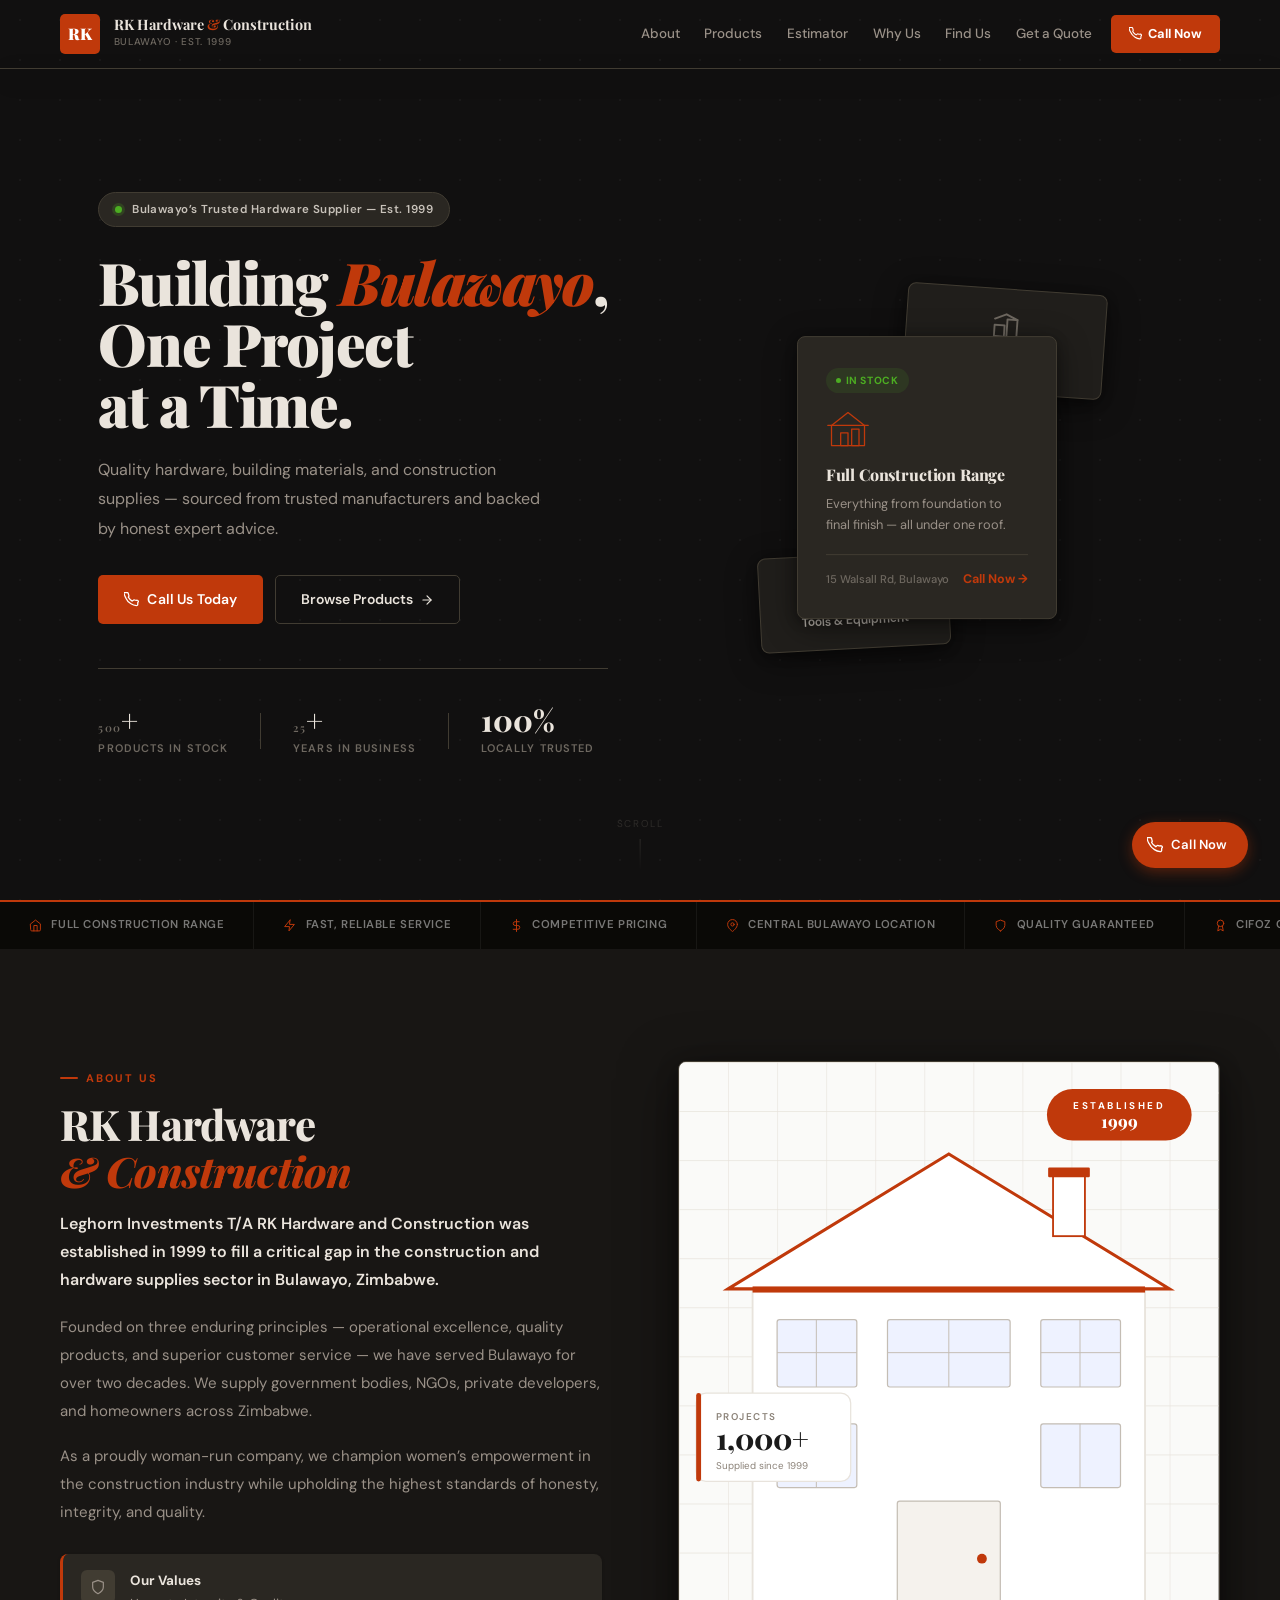
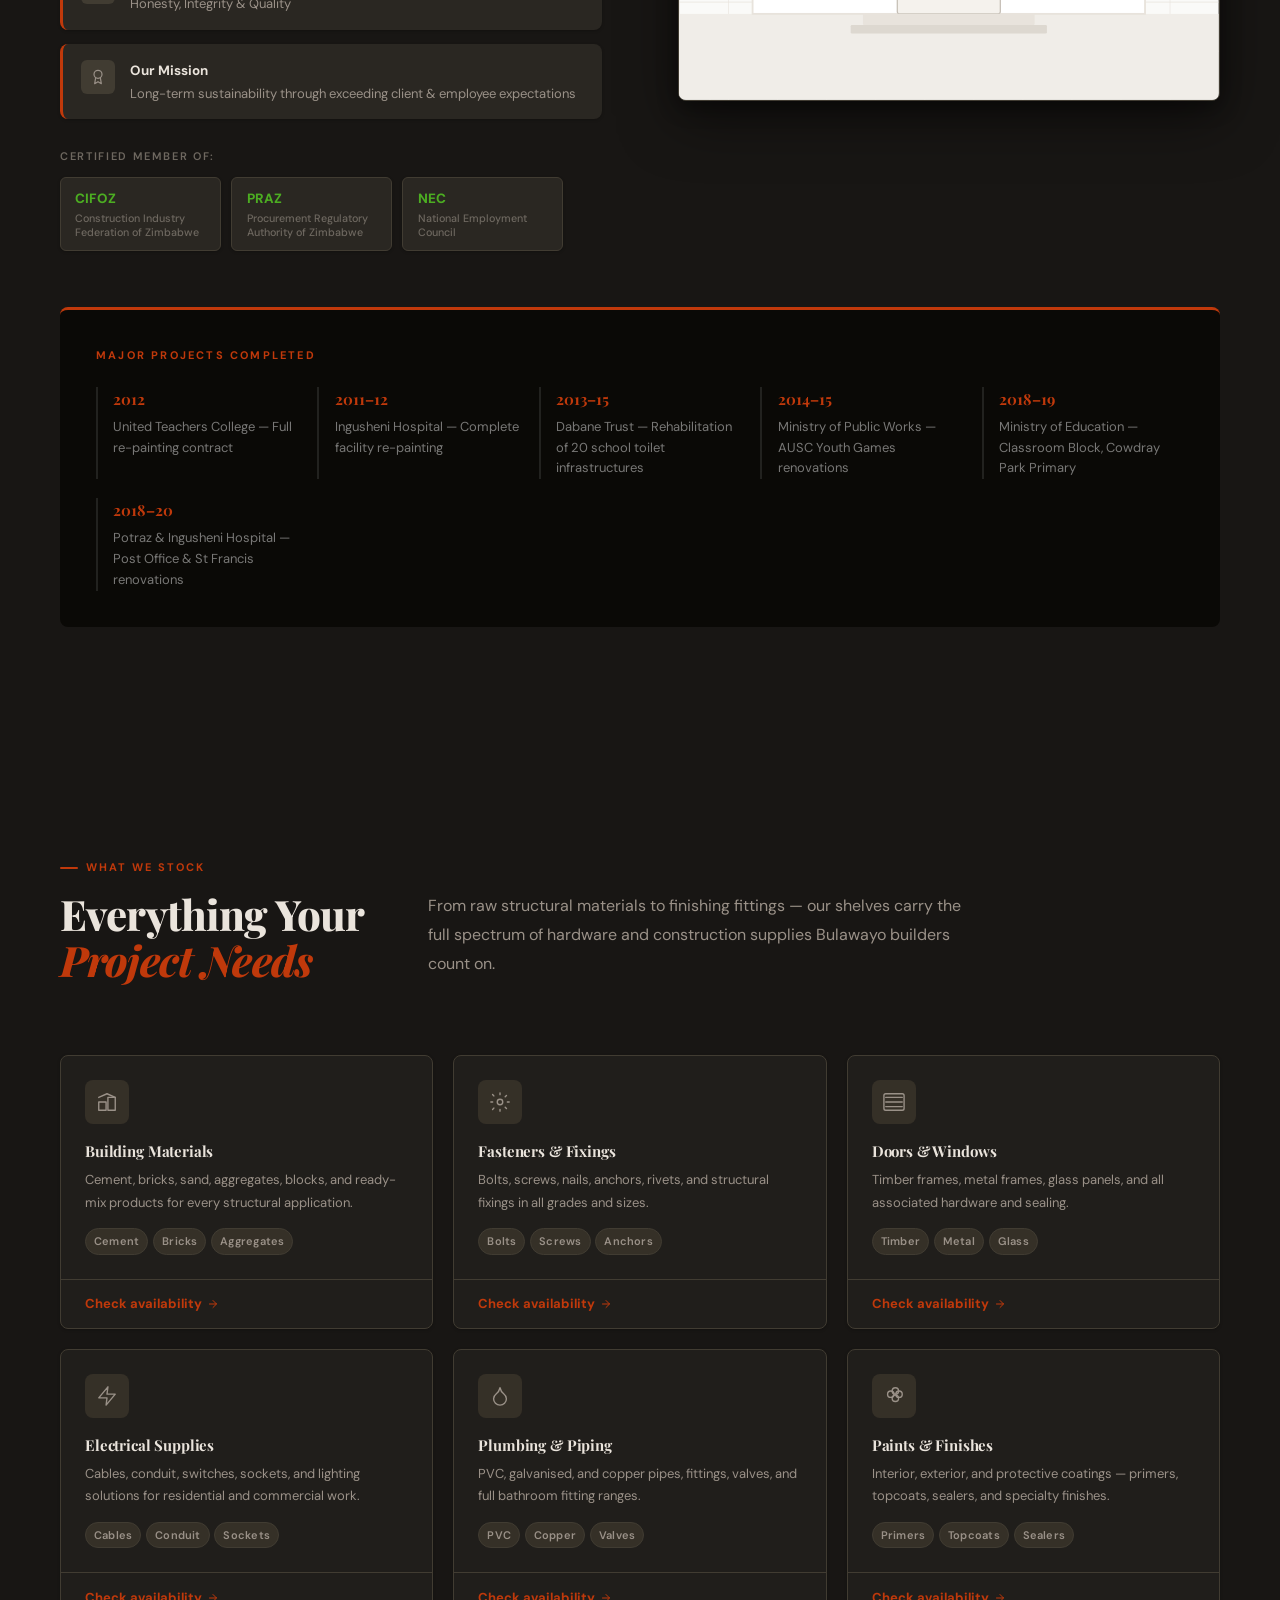
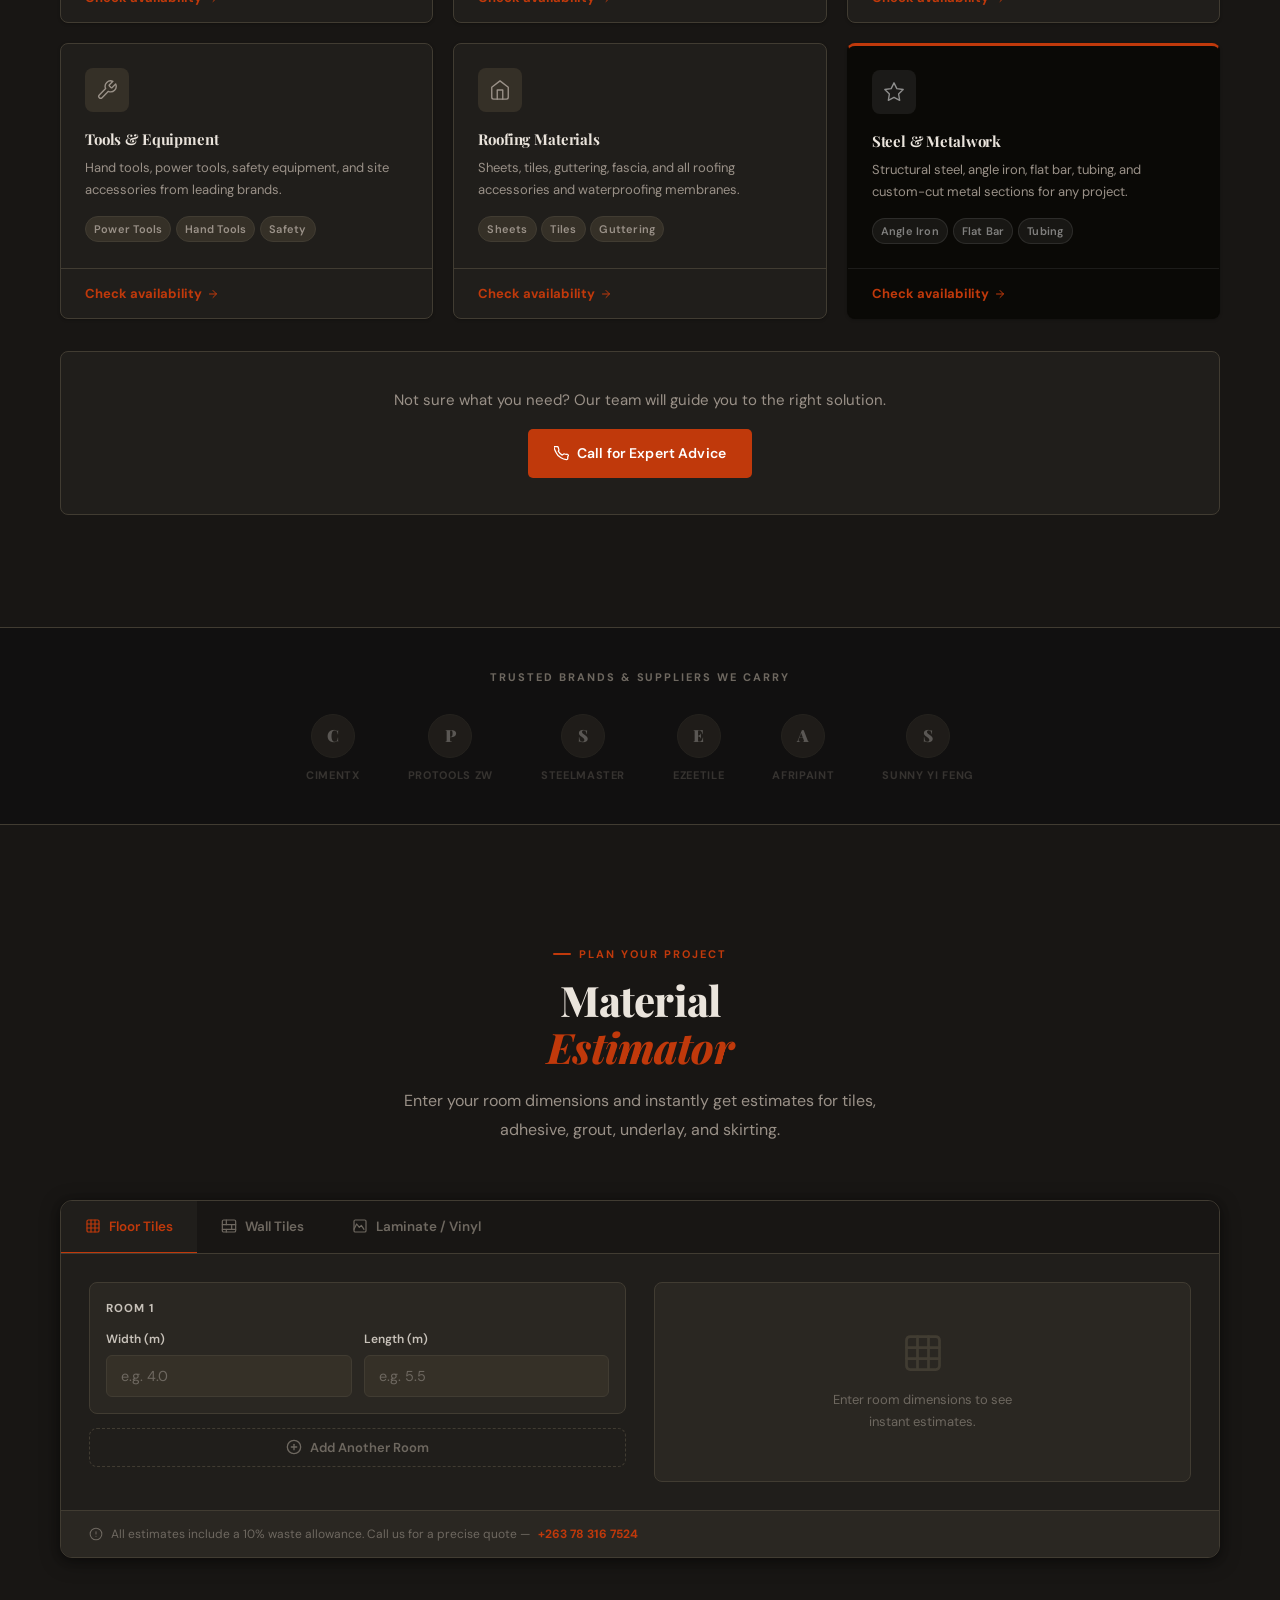
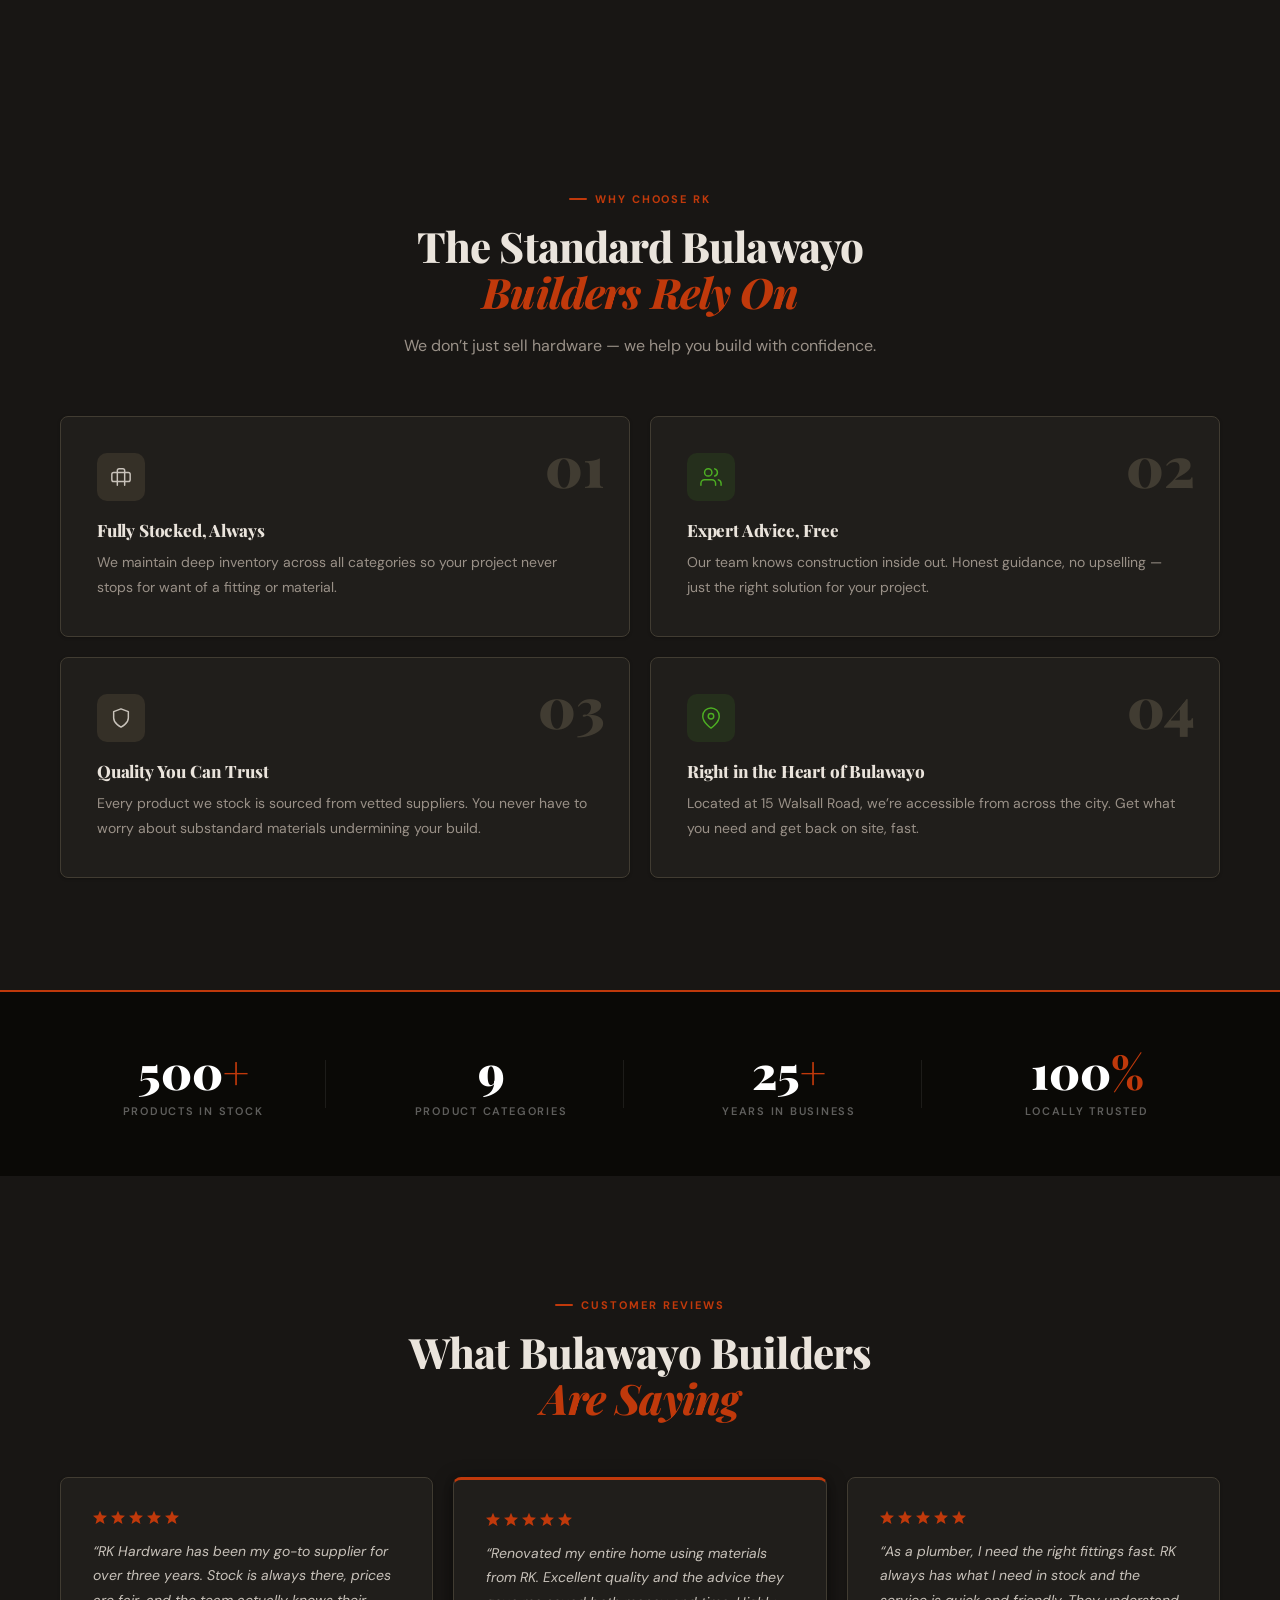
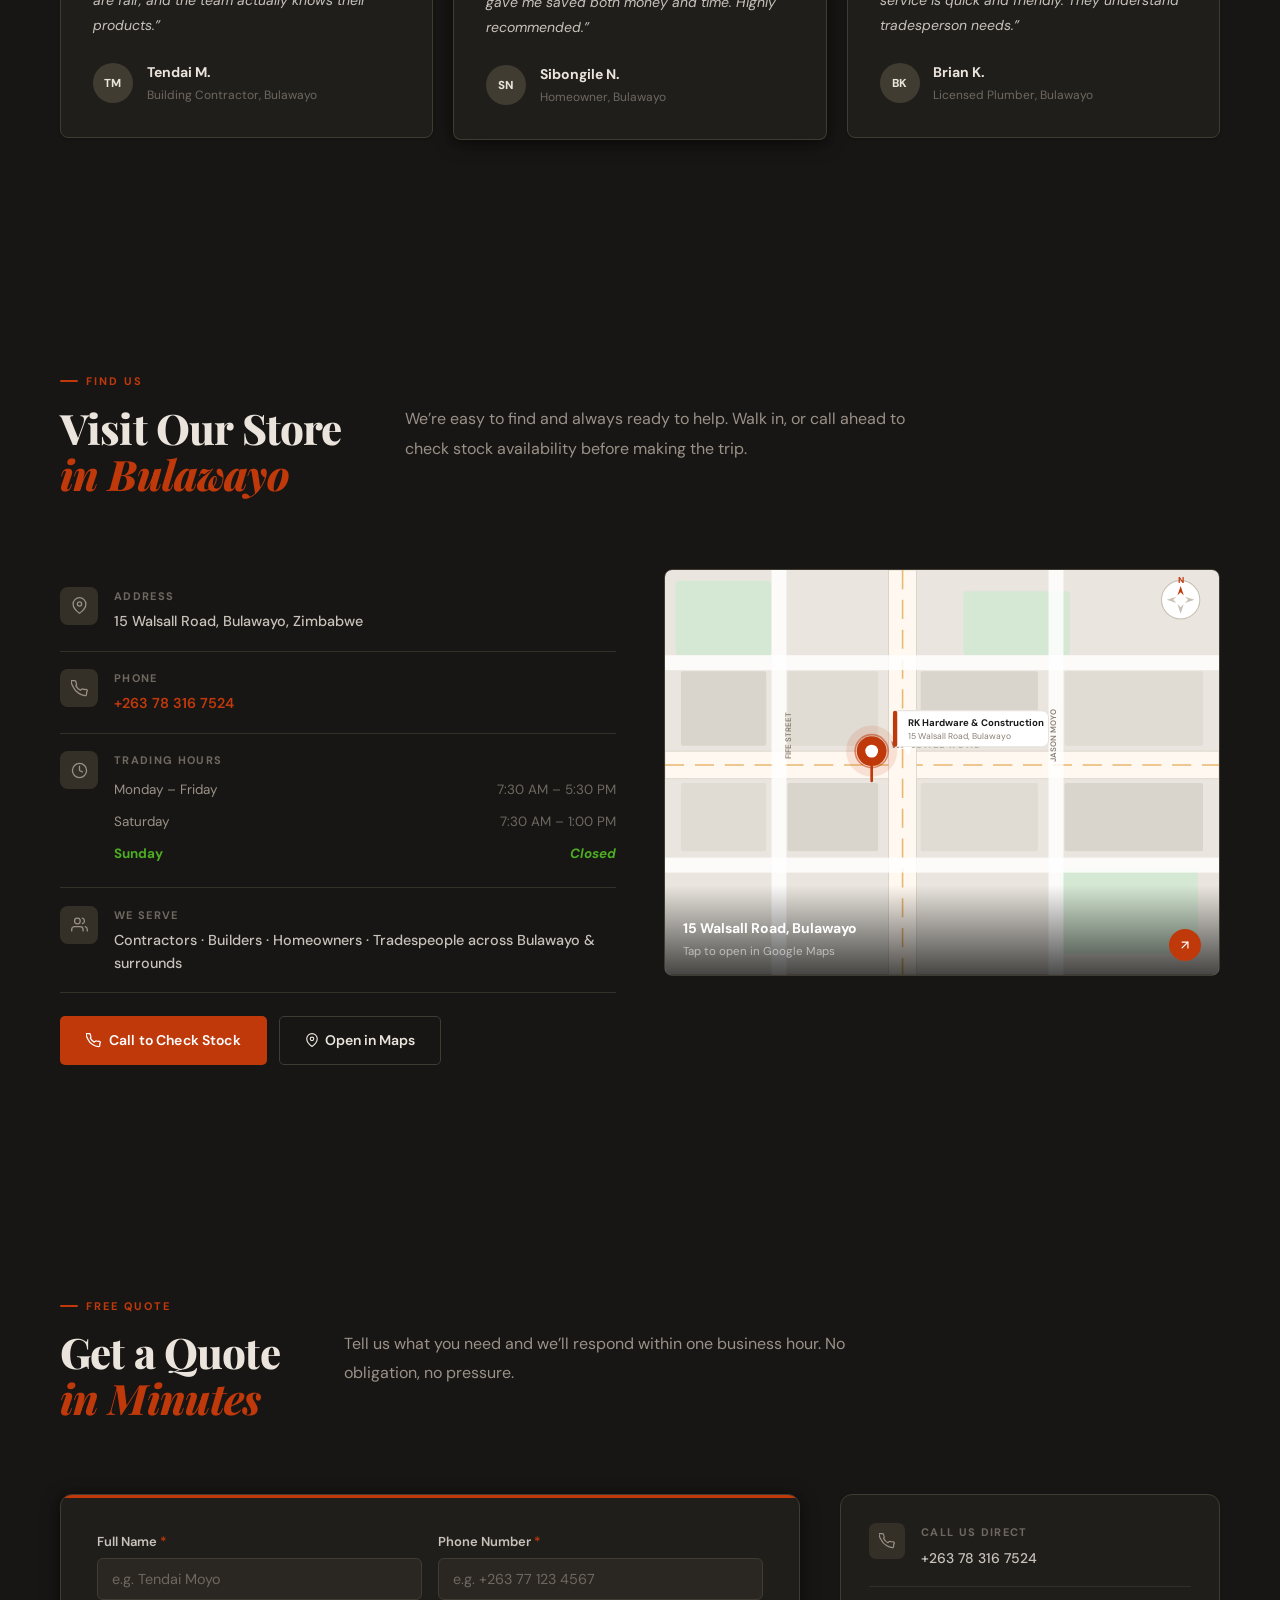
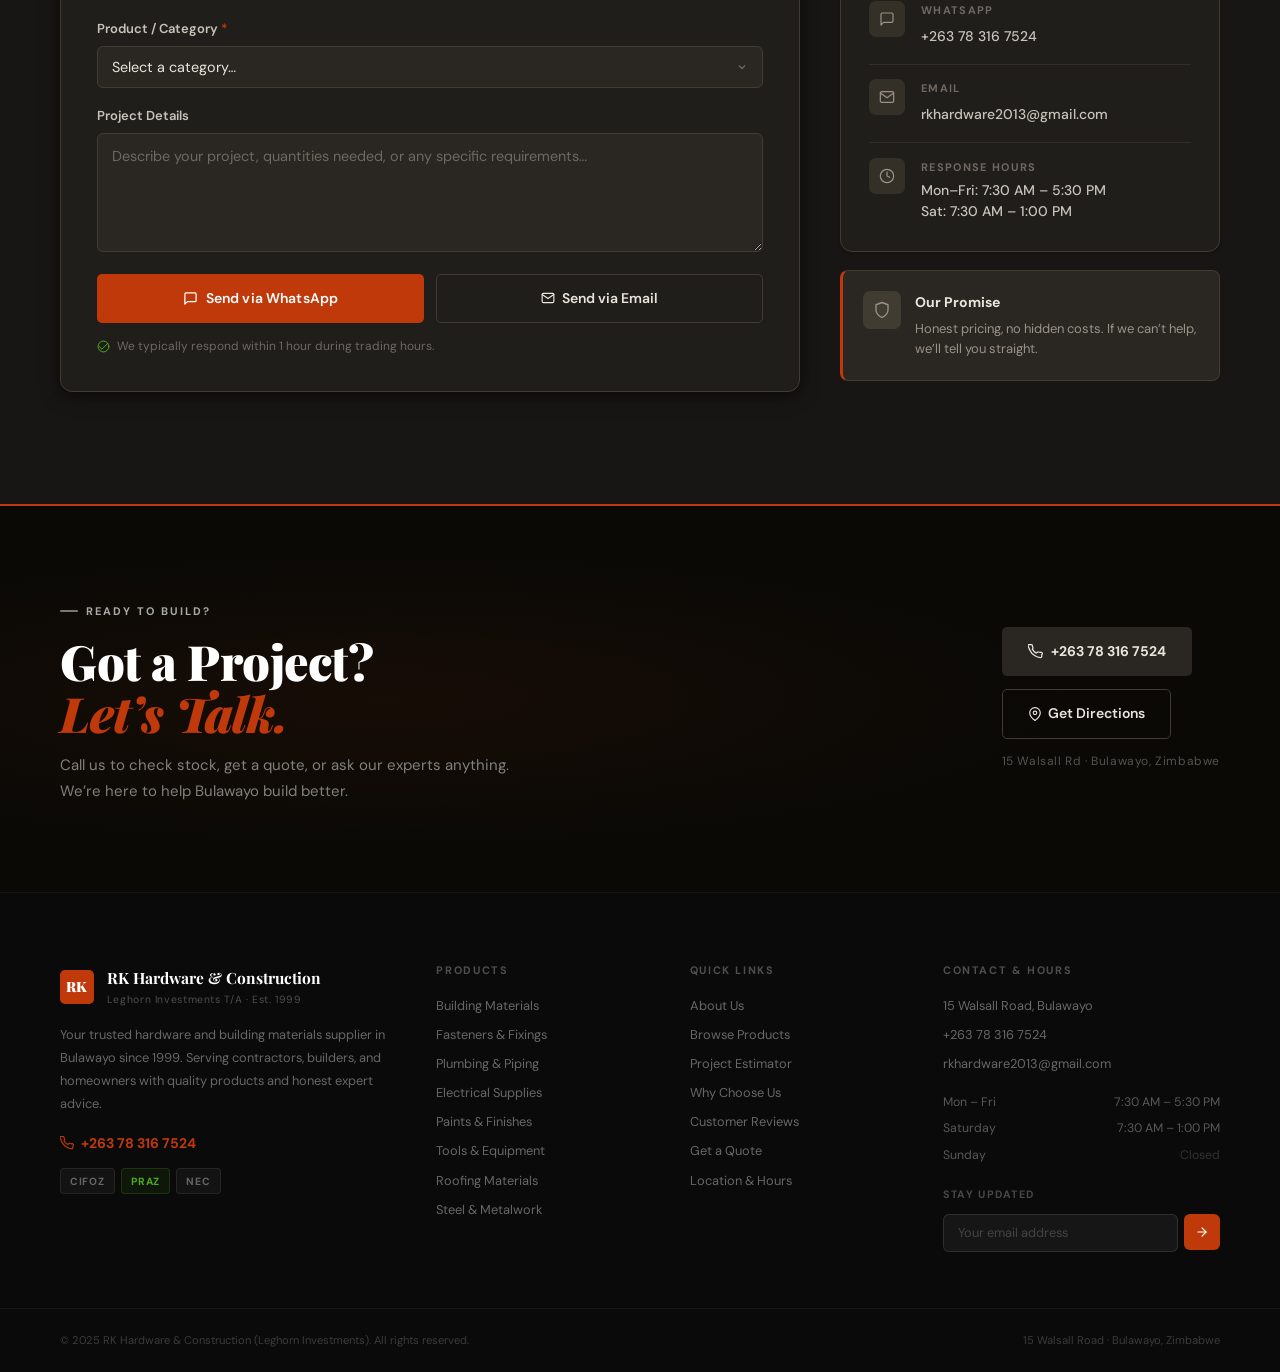
==== index.html @ afc391ec "Add files via upload" ====
<!DOCTYPE html>
<html lang="en">
<head>
<meta charset="UTF-8">
<meta name="viewport" content="width=device-width, initial-scale=1.0">
<meta name="description" content="RK Hardware & Construction — Bulawayo's premier hardware and building materials supplier. Established 1999. Quality products, expert advice and competitive pricing at 15 Walsall Road, Bulawayo, Zimbabwe.">
<meta property="og:title" content="RK Hardware & Construction | Bulawayo, Zimbabwe">
<meta property="og:description" content="Bulawayo's trusted hardware and building materials supplier since 1999.">
<meta property="og:type" content="website">
<title>RK Hardware &amp; Construction | Bulawayo, Zimbabwe</title>
<link rel="preconnect" href="https://fonts.googleapis.com">
<link rel="preconnect" href="https://fonts.gstatic.com" crossorigin>
<link href="https://fonts.googleapis.com/css2?family=Playfair+Display:ital,wght@0,700;0,800;0,900;1,700&family=DM+Sans:opsz,wght@9..40,400;9..40,500;9..40,600;9..40,700&display=swap" rel="stylesheet">
<link rel="stylesheet" href="styles.css">
</head>
<body>

<!-- SCROLL PROGRESS -->
<div class="scroll-progress" id="scrollProgress" aria-hidden="true"></div>

<!-- FLOATING CALL BUTTON -->
<a href="tel:+263783167524" class="float-btn" id="floatBtn" aria-label="Call RK Hardware">
  <svg viewBox="0 0 24 24" fill="none" stroke="currentColor" stroke-width="2" stroke-linecap="round" stroke-linejoin="round" aria-hidden="true"><path d="M22 16.92v3a2 2 0 01-2.18 2 19.79 19.79 0 01-8.63-3.07A19.5 19.5 0 013.07 9.81a19.79 19.79 0 01-3.07-8.68A2 2 0 012 .9h3a2 2 0 012 1.72c.127.96.361 1.903.7 2.81a2 2 0 01-.45 2.11L6.91 8.27a16 16 0 006.29 6.29l1.63-1.34a2 2 0 012.11-.45c.907.339 1.85.573 2.81.7A2 2 0 0122 16.92z"/></svg>
  <span>Call Now</span>
</a>

<!-- NAV -->
<nav id="navbar">
  <div class="nav-inner">
    <a href="#home" class="nav-logo">
      <div class="logo-mark">RK</div>
      <div class="logo-words">
        <span class="logo-name">RK Hardware <em>&amp;</em> Construction</span>
        <span class="logo-sub">Bulawayo &middot; Est. 1999</span>
      </div>
    </a>
    <div class="nav-links">
      <a href="#about"     class="nav-link">About</a>
      <a href="#products"  class="nav-link">Products</a>
      <a href="#estimator" class="nav-link">Estimator</a>
      <a href="#why"       class="nav-link">Why Us</a>
      <a href="#location"  class="nav-link">Find Us</a>
        <a href="#quote"     class="nav-link">Get a Quote</a>
      <a href="tel:+263783167524" class="nav-call">
        <svg viewBox="0 0 24 24" fill="none" stroke="currentColor" stroke-width="2" stroke-linecap="round" stroke-linejoin="round" aria-hidden="true"><path d="M22 16.92v3a2 2 0 01-2.18 2 19.79 19.79 0 01-8.63-3.07A19.5 19.5 0 013.07 9.81a19.79 19.79 0 01-3.07-8.68A2 2 0 012 .9h3a2 2 0 012 1.72c.127.96.361 1.903.7 2.81a2 2 0 01-.45 2.11L6.91 8.27a16 16 0 006.29 6.29l1.63-1.34a2 2 0 012.11-.45c.907.339 1.85.573 2.81.7A2 2 0 0122 16.92z"/></svg>
        Call Now
      </a>
    </div>
    <button class="hamburger" id="hamburger" aria-label="Open menu" aria-expanded="false">
      <span></span><span></span><span></span>
    </button>
  </div>
  <!-- Mobile menu -->
  <div class="mobile-menu" id="mobileMenu">
    <a href="#about"     class="mob-link">About</a>
    <a href="#products"  class="mob-link">Products</a>
    <a href="#estimator" class="mob-link">Estimator</a>
    <a href="#why"       class="mob-link">Why Us</a>
    <a href="#location"  class="mob-link">Find Us</a>
    <a href="#quote"     class="mob-link">Get a Quote</a>
    <a href="tel:+263783167524" class="mob-call">
      <svg viewBox="0 0 24 24" fill="none" stroke="currentColor" stroke-width="2" stroke-linecap="round" stroke-linejoin="round" aria-hidden="true"><path d="M22 16.92v3a2 2 0 01-2.18 2 19.79 19.79 0 01-8.63-3.07A19.5 19.5 0 013.07 9.81a19.79 19.79 0 01-3.07-8.68A2 2 0 012 .9h3a2 2 0 012 1.72c.127.96.361 1.903.7 2.81a2 2 0 01-.45 2.11L6.91 8.27a16 16 0 006.29 6.29l1.63-1.34a2 2 0 012.11-.45c.907.339 1.85.573 2.81.7A2 2 0 0122 16.92z"/></svg>
      +263 78 316 7524
    </a>
  </div>
</nav>

<!-- ════════════════════════════
     HERO
════════════════════════════ -->
<section class="hero" id="home">
  <div class="hero-grid" aria-hidden="true"></div>
  <div class="container hero-body">
    <div class="hero-left">
      <div class="hero-badge reveal">
        <span class="badge-pulse"  aria-hidden="true"></span>
        Bulawayo&rsquo;s Trusted Hardware Supplier &mdash; Est. 1999
      </div>
      <h1 class="hero-title reveal d1">
        Building <em>Bulawayo</em>,<br>One Project<br>at a Time.
      </h1>
      <p class="hero-desc reveal d2">
        Quality hardware, building materials, and construction supplies &mdash; sourced from trusted manufacturers and backed by honest expert advice.
      </p>
      <div class="hero-btns reveal d3">
        <a href="tel:+263783167524" class="btn-red">
          <svg viewBox="0 0 24 24" fill="none" stroke="currentColor" stroke-width="2" stroke-linecap="round" stroke-linejoin="round" aria-hidden="true"><path d="M22 16.92v3a2 2 0 01-2.18 2 19.79 19.79 0 01-8.63-3.07A19.5 19.5 0 013.07 9.81a19.79 19.79 0 01-3.07-8.68A2 2 0 012 .9h3a2 2 0 012 1.72c.127.96.361 1.903.7 2.81a2 2 0 01-.45 2.11L6.91 8.27a16 16 0 006.29 6.29l1.63-1.34a2 2 0 012.11-.45c.907.339 1.85.573 2.81.7A2 2 0 0122 16.92z"/></svg>
          Call Us Today
        </a>
        <a href="#products" class="btn-ghost">
          Browse Products
          <svg viewBox="0 0 24 24" fill="none" stroke="currentColor" stroke-width="2" stroke-linecap="round" stroke-linejoin="round" aria-hidden="true"><line x1="5" y1="12" x2="19" y2="12"/><polyline points="12 5 19 12 12 19"/></svg>
        </a>
      </div>
      <div class="hero-stats reveal d4">
        <div class="hstat">
          <strong><span data-target="500">0</span>+</strong>
          <span>Products In Stock</span>
        </div>
        <div class="hstat-div"></div>
        <div class="hstat">
          <strong><span data-target="25">0</span>+</strong>
          <span>Years in Business</span>
        </div>
        <div class="hstat-div"></div>
        <div class="hstat">
          <strong>100%</strong>
          <span>Locally Trusted</span>
        </div>
      </div>
    </div>
    <div class="hero-right reveal d2" aria-hidden="true">
      <div class="card-stack">
        <div class="card card-back">
          <div class="card-ico">
            <svg viewBox="0 0 24 24" fill="none" stroke="currentColor" stroke-width="1.5" stroke-linecap="round" stroke-linejoin="round"><rect x="3" y="12" width="8" height="9"/><rect x="13" y="7" width="8" height="14"/><path d="M3 7l9-4 9 4"/></svg>
          </div>
          <span>Building Materials</span>
        </div>
        <div class="card card-mid">
          <div class="card-ico">
            <svg viewBox="0 0 24 24" fill="none" stroke="currentColor" stroke-width="1.5" stroke-linecap="round" stroke-linejoin="round"><path d="M14.7 6.3a1 1 0 000 1.4l1.6 1.6a1 1 0 001.4 0l3.77-3.77a6 6 0 01-7.94 7.94l-6.91 6.91a2.12 2.12 0 01-3-3l6.91-6.91a6 6 0 017.94-7.94z"/></svg>
          </div>
          <span>Tools &amp; Equipment</span>
        </div>
        <div class="card card-front" id="hcFront">
          <div class="card-tag">In Stock</div>
          <div class="card-hero-ico">
            <svg viewBox="0 0 48 48" fill="none" stroke="currentColor" stroke-width="1.4" stroke-linecap="round" stroke-linejoin="round"><path d="M6 42V20L24 6l18 14v22H6z"/><rect x="16" y="28" width="8" height="14"/><rect x="28" y="24" width="8" height="18"/><line x1="2" y1="20" x2="46" y2="20"/></svg>
          </div>
          <h3>Full Construction Range</h3>
          <p>Everything from foundation to final finish &mdash; all under one roof.</p>
          <div class="card-foot">
            <span>15 Walsall Rd, Bulawayo</span>
            <a href="tel:+263783167524">Call Now &rarr;</a>
          </div>
        </div>
      </div>
    </div>
  </div>
  <div class="hero-scroll" aria-hidden="true">
    <span>Scroll</span>
    <div class="scroll-bar"></div>
  </div>
</section>

<!-- TICKER -->
<div class="ticker" aria-hidden="true">
  <div class="ticker-track">
    <div class="ticker-row">
      <span><svg viewBox="0 0 24 24" fill="none" stroke="currentColor" stroke-width="1.8" stroke-linecap="round" stroke-linejoin="round"><path d="M3 9l9-7 9 7v11a2 2 0 01-2 2H5a2 2 0 01-2-2z"/><polyline points="9 22 9 12 15 12 15 22"/></svg>Full Construction Range</span>
      <span><svg viewBox="0 0 24 24" fill="none" stroke="currentColor" stroke-width="1.8" stroke-linecap="round" stroke-linejoin="round"><polygon points="13 2 3 14 12 14 11 22 21 10 12 10 13 2"/></svg>Fast, Reliable Service</span>
      <span><svg viewBox="0 0 24 24" fill="none" stroke="currentColor" stroke-width="1.8" stroke-linecap="round" stroke-linejoin="round"><line x1="12" y1="1" x2="12" y2="23"/><path d="M17 5H9.5a3.5 3.5 0 000 7h5a3.5 3.5 0 010 7H6"/></svg>Competitive Pricing</span>
      <span><svg viewBox="0 0 24 24" fill="none" stroke="currentColor" stroke-width="1.8" stroke-linecap="round" stroke-linejoin="round"><path d="M21 10c0 7-9 13-9 13s-9-6-9-13a9 9 0 0118 0z"/><circle cx="12" cy="10" r="3"/></svg>Central Bulawayo Location</span>
      <span><svg viewBox="0 0 24 24" fill="none" stroke="currentColor" stroke-width="1.8" stroke-linecap="round" stroke-linejoin="round"><path d="M12 22s8-4 8-10V5l-8-3-8 3v7c0 6 8 10 8 10z"/></svg>Quality Guaranteed</span>
      <span><svg viewBox="0 0 24 24" fill="none" stroke="currentColor" stroke-width="1.8" stroke-linecap="round" stroke-linejoin="round"><circle cx="12" cy="8" r="6"/><path d="M15.477 12.89L17 22l-5-3-5 3 1.523-9.11"/></svg>CIFOZ Certified Member</span>
      <span><svg viewBox="0 0 24 24" fill="none" stroke="currentColor" stroke-width="1.8" stroke-linecap="round" stroke-linejoin="round"><path d="M17 21v-2a4 4 0 00-4-4H5a4 4 0 00-4 4v2"/><circle cx="9" cy="7" r="4"/></svg>Expert Advice &mdash; Free</span>
      <span><svg viewBox="0 0 24 24" fill="none" stroke="currentColor" stroke-width="1.8" stroke-linecap="round" stroke-linejoin="round"><rect x="1" y="4" width="22" height="16" rx="2"/><line x1="1" y1="10" x2="23" y2="10"/></svg>PRAZ Registered</span>
      <!-- duplicate -->
      <span><svg viewBox="0 0 24 24" fill="none" stroke="currentColor" stroke-width="1.8" stroke-linecap="round" stroke-linejoin="round"><path d="M3 9l9-7 9 7v11a2 2 0 01-2 2H5a2 2 0 01-2-2z"/><polyline points="9 22 9 12 15 12 15 22"/></svg>Full Construction Range</span>
      <span><svg viewBox="0 0 24 24" fill="none" stroke="currentColor" stroke-width="1.8" stroke-linecap="round" stroke-linejoin="round"><polygon points="13 2 3 14 12 14 11 22 21 10 12 10 13 2"/></svg>Fast, Reliable Service</span>
      <span><svg viewBox="0 0 24 24" fill="none" stroke="currentColor" stroke-width="1.8" stroke-linecap="round" stroke-linejoin="round"><line x1="12" y1="1" x2="12" y2="23"/><path d="M17 5H9.5a3.5 3.5 0 000 7h5a3.5 3.5 0 010 7H6"/></svg>Competitive Pricing</span>
      <span><svg viewBox="0 0 24 24" fill="none" stroke="currentColor" stroke-width="1.8" stroke-linecap="round" stroke-linejoin="round"><path d="M21 10c0 7-9 13-9 13s-9-6-9-13a9 9 0 0118 0z"/><circle cx="12" cy="10" r="3"/></svg>Central Bulawayo Location</span>
      <span><svg viewBox="0 0 24 24" fill="none" stroke="currentColor" stroke-width="1.8" stroke-linecap="round" stroke-linejoin="round"><path d="M12 22s8-4 8-10V5l-8-3-8 3v7c0 6 8 10 8 10z"/></svg>Quality Guaranteed</span>
      <span><svg viewBox="0 0 24 24" fill="none" stroke="currentColor" stroke-width="1.8" stroke-linecap="round" stroke-linejoin="round"><circle cx="12" cy="8" r="6"/><path d="M15.477 12.89L17 22l-5-3-5 3 1.523-9.11"/></svg>CIFOZ Certified Member</span>
      <span><svg viewBox="0 0 24 24" fill="none" stroke="currentColor" stroke-width="1.8" stroke-linecap="round" stroke-linejoin="round"><path d="M17 21v-2a4 4 0 00-4-4H5a4 4 0 00-4 4v2"/><circle cx="9" cy="7" r="4"/></svg>Expert Advice &mdash; Free</span>
      <span><svg viewBox="0 0 24 24" fill="none" stroke="currentColor" stroke-width="1.8" stroke-linecap="round" stroke-linejoin="round"><rect x="1" y="4" width="22" height="16" rx="2"/><line x1="1" y1="10" x2="23" y2="10"/></svg>PRAZ Registered</span>
    </div>
  </div>
</div>

<!-- ════════════════════════════
     ABOUT
════════════════════════════ -->
<section class="section" id="about">
  <div class="container">
    <div class="about-grid">
      <div class="about-text reveal">
        <div class="sec-tag">About Us</div>
        <h2 class="sec-title">RK Hardware<br><em>&amp; Construction</em></h2>
        <p class="about-lead">Leghorn Investments T/A RK Hardware and Construction was established in 1999 to fill a critical gap in the construction and hardware supplies sector in Bulawayo, Zimbabwe.</p>
        <p class="about-body">Founded on three enduring principles &mdash; operational excellence, quality products, and superior customer service &mdash; we have served Bulawayo for over two decades. We supply government bodies, NGOs, private developers, and homeowners across Zimbabwe.</p>
        <p class="about-body">As a proudly woman-run company, we champion women&rsquo;s empowerment in the construction industry while upholding the highest standards of honesty, integrity, and quality.</p>
        <div class="about-pills">
          <div class="pill">
            <div class="pill-ico" aria-hidden="true"><svg viewBox="0 0 24 24" fill="none" stroke="currentColor" stroke-width="1.8" stroke-linecap="round" stroke-linejoin="round"><path d="M12 22s8-4 8-10V5l-8-3-8 3v7c0 6 8 10 8 10z"/></svg></div>
            <div><strong>Our Values</strong><span>Honesty, Integrity &amp; Quality</span></div>
          </div>
          <div class="pill">
            <div class="pill-ico" aria-hidden="true"><svg viewBox="0 0 24 24" fill="none" stroke="currentColor" stroke-width="1.8" stroke-linecap="round" stroke-linejoin="round"><circle cx="12" cy="8" r="6"/><path d="M15.477 12.89L17 22l-5-3-5 3 1.523-9.11"/></svg></div>
            <div><strong>Our Mission</strong><span>Long-term sustainability through exceeding client &amp; employee expectations</span></div>
          </div>
        </div>
        <div class="certs">
          <span class="cert-label">Certified Member of:</span>
          <div class="cert-list">
            <div class="cert"><strong>CIFOZ</strong><span>Construction Industry Federation of Zimbabwe</span></div>
            <div class="cert"><strong>PRAZ</strong><span>Procurement Regulatory Authority of Zimbabwe</span></div>
            <div class="cert"><strong>NEC</strong><span>National Employment Council</span></div>
          </div>
        </div>
      </div>
      <div class="about-visual reveal d2" aria-hidden="true">
        <div class="about-graphic">
          <svg viewBox="0 0 440 520" xmlns="http://www.w3.org/2000/svg">
            <defs>
              <pattern id="gp" width="40" height="40" patternUnits="userSpaceOnUse">
                <path d="M40 0L0 0 0 40" fill="none" stroke="#E8E3DC" stroke-width="1"/>
              </pattern>
            </defs>
            <rect width="440" height="520" fill="#FAFAF8" rx="4"/>
            <rect width="440" height="520" fill="url(#gp)"/>
            <!-- Ground -->
            <rect x="0" y="450" width="440" height="70" fill="#F0EDE8"/>
            <!-- Building -->
            <rect x="60" y="185" width="320" height="265" fill="white" stroke="#E8E3DC" stroke-width="1.5"/>
            <polygon points="40,185 220,75 400,185" fill="white" stroke="#C0390B" stroke-width="2.5"/>
            <rect x="60" y="183" width="320" height="5" fill="#C0390B"/>
            <!-- Windows row 1 -->
            <rect x="80" y="210" width="65" height="55" rx="2" fill="#EEF2FF" stroke="#C4BDB4" stroke-width="1"/>
            <line x1="112" y1="210" x2="112" y2="265" stroke="#C4BDB4" stroke-width=".8"/>
            <line x1="80" y1="237" x2="145" y2="237" stroke="#C4BDB4" stroke-width=".8"/>
            <rect x="170" y="210" width="100" height="55" rx="2" fill="#EEF2FF" stroke="#C4BDB4" stroke-width="1"/>
            <line x1="220" y1="210" x2="220" y2="265" stroke="#C4BDB4" stroke-width=".8"/>
            <line x1="170" y1="237" x2="270" y2="237" stroke="#C4BDB4" stroke-width=".8"/>
            <rect x="295" y="210" width="65" height="55" rx="2" fill="#EEF2FF" stroke="#C4BDB4" stroke-width="1"/>
            <line x1="327" y1="210" x2="327" y2="265" stroke="#C4BDB4" stroke-width=".8"/>
            <line x1="295" y1="237" x2="360" y2="237" stroke="#C4BDB4" stroke-width=".8"/>
            <!-- Windows row 2 -->
            <rect x="80" y="295" width="65" height="52" rx="2" fill="#EEF2FF" stroke="#C4BDB4" stroke-width="1"/>
            <line x1="112" y1="295" x2="112" y2="347" stroke="#C4BDB4" stroke-width=".8"/>
            <rect x="295" y="295" width="65" height="52" rx="2" fill="#EEF2FF" stroke="#C4BDB4" stroke-width="1"/>
            <line x1="327" y1="295" x2="327" y2="347" stroke="#C4BDB4" stroke-width=".8"/>
            <!-- Door -->
            <rect x="178" y="358" width="84" height="92" rx="2" fill="#F5F2ED" stroke="#C4BDB4" stroke-width="1"/>
            <circle cx="247" cy="405" r="4" fill="#C0390B"/>
            <!-- Steps -->
            <rect x="150" y="450" width="140" height="9" rx="1" fill="#E8E3DC"/>
            <rect x="140" y="459" width="160" height="7" rx="1" fill="#DDD8D0"/>
            <!-- Chimney -->
            <rect x="305" y="90" width="26" height="52" fill="white" stroke="#C0390B" stroke-width="1.5"/>
            <rect x="301" y="86" width="34" height="8" rx="1" fill="#C0390B"/>
            <!-- Est badge -->
            <g transform="translate(300,22)">
              <rect x="0" y="0" width="118" height="42" rx="21" fill="#C0390B"/>
              <text x="59" y="16" text-anchor="middle" fill="white" font-size="8" font-family="DM Sans,sans-serif" font-weight="700" letter-spacing="2">ESTABLISHED</text>
              <text x="59" y="32" text-anchor="middle" fill="white" font-size="14" font-family="Playfair Display,serif" font-weight="800">1999</text>
            </g>
            <!-- Stat card -->
            <g transform="translate(14,270)">
              <rect x="0" y="0" width="126" height="72" rx="8" fill="white" stroke="#E8E3DC" stroke-width="1"/>
              <rect x="0" y="0" width="4" height="72" rx="2" fill="#C0390B"/>
              <text x="16" y="22" fill="#8B8278" font-size="8" font-family="DM Sans,sans-serif" font-weight="600" letter-spacing="1.2">PROJECTS</text>
              <text x="16" y="46" fill="#1A1A1A" font-size="24" font-family="Playfair Display,serif" font-weight="800">1,000+</text>
              <text x="16" y="62" fill="#8B8278" font-size="8" font-family="DM Sans,sans-serif">Supplied since 1999</text>
            </g>
          </svg>
          <div class="about-border" aria-hidden="true"></div>
        </div>
      </div>
    </div>

    <!-- Projects strip -->
    <div class="projects reveal">
      <div class="proj-label">Major Projects Completed</div>
      <div class="proj-grid">
        <div class="proj-item"><div class="proj-yr">2012</div><div class="proj-desc">United Teachers College &mdash; Full re-painting contract</div></div>
        <div class="proj-item"><div class="proj-yr">2011&ndash;12</div><div class="proj-desc">Ingusheni Hospital &mdash; Complete facility re-painting</div></div>
        <div class="proj-item"><div class="proj-yr">2013&ndash;15</div><div class="proj-desc">Dabane Trust &mdash; Rehabilitation of 20 school toilet infrastructures</div></div>
        <div class="proj-item"><div class="proj-yr">2014&ndash;15</div><div class="proj-desc">Ministry of Public Works &mdash; AUSC Youth Games renovations</div></div>
        <div class="proj-item"><div class="proj-yr">2018&ndash;19</div><div class="proj-desc">Ministry of Education &mdash; Classroom Block, Cowdray Park Primary</div></div>
        <div class="proj-item"><div class="proj-yr">2018&ndash;20</div><div class="proj-desc">Potraz &amp; Ingusheni Hospital &mdash; Post Office &amp; St Francis renovations</div></div>
      </div>
    </div>
  </div>
</section>

<!-- ════════════════════════════
     PRODUCTS
════════════════════════════ -->
<section class="section" id="products">
  <div class="container">
    <div class="sec-header two-col">
      <div>
        <div class="sec-tag">What We Stock</div>
        <h2 class="sec-title">Everything Your<br><em>Project Needs</em></h2>
      </div>
      <p class="sec-lead">From raw structural materials to finishing fittings &mdash; our shelves carry the full spectrum of hardware and construction supplies Bulawayo builders count on.</p>
    </div>
    <div class="products-grid">

      <div class="prod-card reveal">
        <div class="prod-inner">
          <div class="prod-ico" aria-hidden="true"><svg viewBox="0 0 24 24" fill="none" stroke="currentColor" stroke-width="1.5" stroke-linecap="round" stroke-linejoin="round"><rect x="3" y="12" width="8" height="9"/><rect x="13" y="7" width="8" height="14"/><path d="M3 7l9-4 9 4"/></svg></div>
          <h3>Building Materials</h3>
          <p>Cement, bricks, sand, aggregates, blocks, and ready-mix products for every structural application.</p>
          <div class="prod-tags"><span>Cement</span><span>Bricks</span><span>Aggregates</span></div>
        </div>
        <a href="#" class="prod-link check-avail" data-product="Building Materials">Check availability <svg viewBox="0 0 24 24" fill="none" stroke="currentColor" stroke-width="2" stroke-linecap="round" stroke-linejoin="round" aria-hidden="true"><line x1="5" y1="12" x2="19" y2="12"/><polyline points="12 5 19 12 12 19"/></svg></a>
      </div>

      <div class="prod-card reveal">
        <div class="prod-inner">
          <div class="prod-ico" aria-hidden="true"><svg viewBox="0 0 24 24" fill="none" stroke="currentColor" stroke-width="1.5" stroke-linecap="round" stroke-linejoin="round"><circle cx="12" cy="12" r="3"/><path d="M19.07 4.93l-1.41 1.41M5.34 18.66l-1.41 1.41M19.07 19.07l-1.41-1.41M5.34 5.34l-1.41-1.41M22 12h-2M4 12H2M12 22v-2M12 4V2"/></svg></div>
          <h3>Fasteners &amp; Fixings</h3>
          <p>Bolts, screws, nails, anchors, rivets, and structural fixings in all grades and sizes.</p>
          <div class="prod-tags"><span>Bolts</span><span>Screws</span><span>Anchors</span></div>
        </div>
        <a href="#" class="prod-link check-avail" data-product="Fasteners &amp; Fixings">Check availability <svg viewBox="0 0 24 24" fill="none" stroke="currentColor" stroke-width="2" stroke-linecap="round" stroke-linejoin="round" aria-hidden="true"><line x1="5" y1="12" x2="19" y2="12"/><polyline points="12 5 19 12 12 19"/></svg></a>
      </div>

      <div class="prod-card reveal">
        <div class="prod-inner">
          <div class="prod-ico" aria-hidden="true"><svg viewBox="0 0 24 24" fill="none" stroke="currentColor" stroke-width="1.5" stroke-linecap="round" stroke-linejoin="round"><rect x="1" y="3" width="22" height="18" rx="2"/><path d="M3 7h18M3 12h18M3 17h18"/></svg></div>
          <h3>Doors &amp; Windows</h3>
          <p>Timber frames, metal frames, glass panels, and all associated hardware and sealing.</p>
          <div class="prod-tags"><span>Timber</span><span>Metal</span><span>Glass</span></div>
        </div>
        <a href="#" class="prod-link check-avail" data-product="Doors &amp; Windows">Check availability <svg viewBox="0 0 24 24" fill="none" stroke="currentColor" stroke-width="2" stroke-linecap="round" stroke-linejoin="round" aria-hidden="true"><line x1="5" y1="12" x2="19" y2="12"/><polyline points="12 5 19 12 12 19"/></svg></a>
      </div>

      <div class="prod-card reveal">
        <div class="prod-inner">
          <div class="prod-ico" aria-hidden="true"><svg viewBox="0 0 24 24" fill="none" stroke="currentColor" stroke-width="1.5" stroke-linecap="round" stroke-linejoin="round"><polyline points="13 2 3 14 12 14 11 22 21 10 12 10 13 2"/></svg></div>
          <h3>Electrical Supplies</h3>
          <p>Cables, conduit, switches, sockets, and lighting solutions for residential and commercial work.</p>
          <div class="prod-tags"><span>Cables</span><span>Conduit</span><span>Sockets</span></div>
        </div>
        <a href="#" class="prod-link check-avail" data-product="Electrical Supplies">Check availability <svg viewBox="0 0 24 24" fill="none" stroke="currentColor" stroke-width="2" stroke-linecap="round" stroke-linejoin="round" aria-hidden="true"><line x1="5" y1="12" x2="19" y2="12"/><polyline points="12 5 19 12 12 19"/></svg></a>
      </div>

      <div class="prod-card reveal">
        <div class="prod-inner">
          <div class="prod-ico" aria-hidden="true"><svg viewBox="0 0 24 24" fill="none" stroke="currentColor" stroke-width="1.5" stroke-linecap="round" stroke-linejoin="round"><path d="M12 22a7 7 0 007-7c0-2-1-3.9-3-5.5s-3.5-4-4-6.5c-.5 2.5-2 4.9-4 6.5C6 11.1 5 13 5 15a7 7 0 007 7z"/></svg></div>
          <h3>Plumbing &amp; Piping</h3>
          <p>PVC, galvanised, and copper pipes, fittings, valves, and full bathroom fitting ranges.</p>
          <div class="prod-tags"><span>PVC</span><span>Copper</span><span>Valves</span></div>
        </div>
        <a href="#" class="prod-link check-avail" data-product="Plumbing &amp; Piping">Check availability <svg viewBox="0 0 24 24" fill="none" stroke="currentColor" stroke-width="2" stroke-linecap="round" stroke-linejoin="round" aria-hidden="true"><line x1="5" y1="12" x2="19" y2="12"/><polyline points="12 5 19 12 12 19"/></svg></a>
      </div>

      <div class="prod-card reveal">
        <div class="prod-inner">
          <div class="prod-ico" aria-hidden="true"><svg viewBox="0 0 24 24" fill="none" stroke="currentColor" stroke-width="1.5" stroke-linecap="round" stroke-linejoin="round"><circle cx="13.5" cy="6.5" r="3.5"/><circle cx="8.5" cy="10" r="3.5"/><circle cx="17.5" cy="10" r="3.5"/><circle cx="13.5" cy="14.5" r="3.5"/></svg></div>
          <h3>Paints &amp; Finishes</h3>
          <p>Interior, exterior, and protective coatings &mdash; primers, topcoats, sealers, and specialty finishes.</p>
          <div class="prod-tags"><span>Primers</span><span>Topcoats</span><span>Sealers</span></div>
        </div>
        <a href="#" class="prod-link check-avail" data-product="Paints &amp; Finishes">Check availability <svg viewBox="0 0 24 24" fill="none" stroke="currentColor" stroke-width="2" stroke-linecap="round" stroke-linejoin="round" aria-hidden="true"><line x1="5" y1="12" x2="19" y2="12"/><polyline points="12 5 19 12 12 19"/></svg></a>
      </div>

      <div class="prod-card reveal">
        <div class="prod-inner">
          <div class="prod-ico" aria-hidden="true"><svg viewBox="0 0 24 24" fill="none" stroke="currentColor" stroke-width="1.5" stroke-linecap="round" stroke-linejoin="round"><path d="M14.7 6.3a1 1 0 000 1.4l1.6 1.6a1 1 0 001.4 0l3.77-3.77a6 6 0 01-7.94 7.94l-6.91 6.91a2.12 2.12 0 01-3-3l6.91-6.91a6 6 0 017.94-7.94z"/></svg></div>
          <h3>Tools &amp; Equipment</h3>
          <p>Hand tools, power tools, safety equipment, and site accessories from leading brands.</p>
          <div class="prod-tags"><span>Power Tools</span><span>Hand Tools</span><span>Safety</span></div>
        </div>
        <a href="#" class="prod-link check-avail" data-product="Tools &amp; Equipment">Check availability <svg viewBox="0 0 24 24" fill="none" stroke="currentColor" stroke-width="2" stroke-linecap="round" stroke-linejoin="round" aria-hidden="true"><line x1="5" y1="12" x2="19" y2="12"/><polyline points="12 5 19 12 12 19"/></svg></a>
      </div>

      <div class="prod-card reveal">
        <div class="prod-inner">
          <div class="prod-ico" aria-hidden="true"><svg viewBox="0 0 24 24" fill="none" stroke="currentColor" stroke-width="1.5" stroke-linecap="round" stroke-linejoin="round"><path d="M3 9l9-7 9 7v11a2 2 0 01-2 2H5a2 2 0 01-2-2z"/><polyline points="9 22 9 12 15 12 15 22"/></svg></div>
          <h3>Roofing Materials</h3>
          <p>Sheets, tiles, guttering, fascia, and all roofing accessories and waterproofing membranes.</p>
          <div class="prod-tags"><span>Sheets</span><span>Tiles</span><span>Guttering</span></div>
        </div>
        <a href="#" class="prod-link check-avail" data-product="Roofing Materials">Check availability <svg viewBox="0 0 24 24" fill="none" stroke="currentColor" stroke-width="2" stroke-linecap="round" stroke-linejoin="round" aria-hidden="true"><line x1="5" y1="12" x2="19" y2="12"/><polyline points="12 5 19 12 12 19"/></svg></a>
      </div>

      <div class="prod-card prod-dark reveal">
        <div class="prod-inner">
          <div class="prod-ico" aria-hidden="true"><svg viewBox="0 0 24 24" fill="none" stroke="currentColor" stroke-width="1.5" stroke-linecap="round" stroke-linejoin="round"><polygon points="12 2 15.09 8.26 22 9.27 17 14.14 18.18 21.02 12 17.77 5.82 21.02 7 14.14 2 9.27 8.91 8.26 12 2"/></svg></div>
          <h3>Steel &amp; Metalwork</h3>
          <p>Structural steel, angle iron, flat bar, tubing, and custom-cut metal sections for any project.</p>
          <div class="prod-tags"><span>Angle Iron</span><span>Flat Bar</span><span>Tubing</span></div>
        </div>
        <a href="#" class="prod-link check-avail" data-product="Steel &amp; Metalwork">Check availability <svg viewBox="0 0 24 24" fill="none" stroke="currentColor" stroke-width="2" stroke-linecap="round" stroke-linejoin="round" aria-hidden="true"><line x1="5" y1="12" x2="19" y2="12"/><polyline points="12 5 19 12 12 19"/></svg></a>
      </div>

    </div>
    <div class="prod-cta reveal">
      <p>Not sure what you need? Our team will guide you to the right solution.</p>
      <a href="tel:+263783167524" class="btn-red">
        <svg viewBox="0 0 24 24" fill="none" stroke="currentColor" stroke-width="2" stroke-linecap="round" stroke-linejoin="round" aria-hidden="true"><path d="M22 16.92v3a2 2 0 01-2.18 2 19.79 19.79 0 01-8.63-3.07A19.5 19.5 0 013.07 9.81a19.79 19.79 0 01-3.07-8.68A2 2 0 012 .9h3a2 2 0 012 1.72c.127.96.361 1.903.7 2.81a2 2 0 01-.45 2.11L6.91 8.27a16 16 0 006.29 6.29l1.63-1.34a2 2 0 012.11-.45c.907.339 1.85.573 2.81.7A2 2 0 0122 16.92z"/></svg>
        Call for Expert Advice
      </a>
    </div>
  </div>
</section>

<!-- BRANDS -->
<div class="brands-bar">
  <div class="container">
    <p class="brands-lbl">Trusted Brands &amp; Suppliers We Carry</p>
    <div class="brands-row">
      <div class="brand"><div class="brand-circle">C</div><span>CimentX</span></div>
      <div class="brand"><div class="brand-circle">P</div><span>ProTools ZW</span></div>
      <div class="brand"><div class="brand-circle">S</div><span>SteelMaster</span></div>
      <div class="brand"><div class="brand-circle">E</div><span>EzeeTile</span></div>
      <div class="brand"><div class="brand-circle">A</div><span>AfriPaint</span></div>
      <div class="brand"><div class="brand-circle">S</div><span>Sunny Yi Feng</span></div>
    </div>
  </div>
</div>

<!-- ════════════════════════════
     ESTIMATOR
════════════════════════════ -->
<section class="section" id="estimator">
  <div class="container">
    <div class="sec-header center">
      <div class="sec-tag">Plan Your Project</div>
      <h2 class="sec-title">Material<br><em>Estimator</em></h2>
      <p class="sec-lead" style="max-width:520px;margin:0 auto 0;">Enter your room dimensions and instantly get estimates for tiles, adhesive, grout, underlay, and skirting.</p>
    </div>
    <div class="est-wrap">
      <!-- Tabs -->
      <div class="est-tabs" role="tablist">
        <button class="est-tab active" role="tab" aria-selected="true"  data-tab="floor"    aria-controls="tp-floor">
          <svg viewBox="0 0 24 24" fill="none" stroke="currentColor" stroke-width="1.8" stroke-linecap="round" stroke-linejoin="round" aria-hidden="true"><rect x="3" y="3" width="18" height="18" rx="2"/><path d="M3 9h18M3 15h18M9 3v18M15 3v18"/></svg>
          Floor Tiles
        </button>
        <button class="est-tab" role="tab" aria-selected="false" data-tab="wall"  aria-controls="tp-wall">
          <svg viewBox="0 0 24 24" fill="none" stroke="currentColor" stroke-width="1.8" stroke-linecap="round" stroke-linejoin="round" aria-hidden="true"><rect x="2" y="3" width="20" height="18" rx="2"/><line x1="2" y1="10" x2="22" y2="10"/><line x1="2" y1="17" x2="22" y2="17"/><line x1="8" y1="3" x2="8" y2="10"/><line x1="16" y1="10" x2="16" y2="17"/><line x1="8" y1="17" x2="8" y2="21"/></svg>
          Wall Tiles
        </button>
        <button class="est-tab" role="tab" aria-selected="false" data-tab="lam"   aria-controls="tp-lam">
          <svg viewBox="0 0 24 24" fill="none" stroke="currentColor" stroke-width="1.8" stroke-linecap="round" stroke-linejoin="round" aria-hidden="true"><path d="M3 17l4-8 4 5 3-3 4 6"/><rect x="3" y="3" width="18" height="18" rx="2"/></svg>
          Laminate / Vinyl
        </button>
      </div>

      <!-- Floor panel -->
      <div class="est-panel active" id="tp-floor" role="tabpanel">
        <div class="est-layout">
          <div class="est-inputs">
            <div class="est-rooms" id="floor-rooms">
              <div class="est-room">
                <div class="est-room-head"><span class="room-num">Room 1</span></div>
                <div class="est-fields">
                  <div class="est-field"><label>Width (m)</label><input type="number" class="est-inp w-inp" min="0.1" step="0.1" placeholder="e.g. 4.0"></div>
                  <div class="est-field"><label>Length (m)</label><input type="number" class="est-inp l-inp" min="0.1" step="0.1" placeholder="e.g. 5.5"></div>
                </div>
              </div>
            </div>
            <button class="est-add" data-type="floor" type="button">
              <svg viewBox="0 0 24 24" fill="none" stroke="currentColor" stroke-width="2" stroke-linecap="round" stroke-linejoin="round" aria-hidden="true"><circle cx="12" cy="12" r="10"/><line x1="12" y1="8" x2="12" y2="16"/><line x1="8" y1="12" x2="16" y2="12"/></svg>
              Add Another Room
            </button>
          </div>
          <div class="est-results" id="floor-res">
            <div class="est-placeholder">
              <svg viewBox="0 0 24 24" fill="none" stroke="currentColor" stroke-width="1.5" stroke-linecap="round" stroke-linejoin="round" aria-hidden="true"><rect x="3" y="3" width="18" height="18" rx="2"/><path d="M3 9h18M3 15h18M9 3v18M15 3v18"/></svg>
              <p>Enter room dimensions to see instant estimates.</p>
            </div>
          </div>
        </div>
      </div>

      <!-- Wall panel -->
      <div class="est-panel" id="tp-wall" role="tabpanel">
        <div class="est-layout">
          <div class="est-inputs">
            <div class="est-rooms" id="wall-rooms">
              <div class="est-room">
                <div class="est-room-head"><span class="room-num">Wall Area 1</span></div>
                <div class="est-fields">
                  <div class="est-field"><label>Height (m)</label><input type="number" class="est-inp h-inp" min="0.1" step="0.1" placeholder="e.g. 2.4"></div>
                  <div class="est-field"><label>Length (m)</label><input type="number" class="est-inp l-inp" min="0.1" step="0.1" placeholder="e.g. 3.0"></div>
                </div>
              </div>
            </div>
            <button class="est-add" data-type="wall" type="button">
              <svg viewBox="0 0 24 24" fill="none" stroke="currentColor" stroke-width="2" stroke-linecap="round" stroke-linejoin="round" aria-hidden="true"><circle cx="12" cy="12" r="10"/><line x1="12" y1="8" x2="12" y2="16"/><line x1="8" y1="12" x2="16" y2="12"/></svg>
              Add Another Wall Area
            </button>
          </div>
          <div class="est-results" id="wall-res">
            <div class="est-placeholder">
              <svg viewBox="0 0 24 24" fill="none" stroke="currentColor" stroke-width="1.5" stroke-linecap="round" stroke-linejoin="round" aria-hidden="true"><rect x="2" y="3" width="20" height="18" rx="2"/><line x1="2" y1="10" x2="22" y2="10"/></svg>
              <p>Enter wall dimensions to see instant estimates.</p>
            </div>
          </div>
        </div>
      </div>

      <!-- Laminate panel -->
      <div class="est-panel" id="tp-lam" role="tabpanel">
        <div class="est-layout">
          <div class="est-inputs">
            <div class="est-rooms" id="lam-rooms">
              <div class="est-room">
                <div class="est-room-head"><span class="room-num">Room 1</span></div>
                <div class="est-fields">
                  <div class="est-field"><label>Width (m)</label><input type="number" class="est-inp w-inp" min="0.1" step="0.1" placeholder="e.g. 4.0"></div>
                  <div class="est-field"><label>Length (m)</label><input type="number" class="est-inp l-inp" min="0.1" step="0.1" placeholder="e.g. 5.5"></div>
                </div>
              </div>
            </div>
            <button class="est-add" data-type="lam" type="button">
              <svg viewBox="0 0 24 24" fill="none" stroke="currentColor" stroke-width="2" stroke-linecap="round" stroke-linejoin="round" aria-hidden="true"><circle cx="12" cy="12" r="10"/><line x1="12" y1="8" x2="12" y2="16"/><line x1="8" y1="12" x2="16" y2="12"/></svg>
              Add Another Room
            </button>
          </div>
          <div class="est-results" id="lam-res">
            <div class="est-placeholder">
              <svg viewBox="0 0 24 24" fill="none" stroke="currentColor" stroke-width="1.5" stroke-linecap="round" stroke-linejoin="round" aria-hidden="true"><path d="M3 17l4-8 4 5 3-3 4 6"/><rect x="3" y="3" width="18" height="18" rx="2"/></svg>
              <p>Enter room dimensions to see instant estimates.</p>
            </div>
          </div>
        </div>
      </div>

      <div class="est-note">
        <svg viewBox="0 0 24 24" fill="none" stroke="currentColor" stroke-width="1.8" stroke-linecap="round" stroke-linejoin="round" aria-hidden="true"><circle cx="12" cy="12" r="10"/><line x1="12" y1="8" x2="12" y2="12"/><line x1="12" y1="16" x2="12.01" y2="16"/></svg>
        All estimates include a 10% waste allowance. Call us for a precise quote &mdash; <a href="tel:+263783167524">+263 78 316 7524</a>
      </div>
    </div>
  </div>
</section>

<!-- ════════════════════════════
     WHY US
════════════════════════════ -->
<section class="section" id="why">
  <div class="container">
    <div class="sec-header center">
      <div class="sec-tag">Why Choose RK</div>
      <h2 class="sec-title">The Standard Bulawayo<br><em>Builders Rely On</em></h2>
      <p class="sec-lead" style="margin:0 auto;">We don&rsquo;t just sell hardware &mdash; we help you build with confidence.</p>
    </div>
    <div class="why-grid">
      <div class="why-card reveal">
        <div class="why-num" aria-hidden="true">01</div>
        <div class="why-ico" aria-hidden="true"><svg viewBox="0 0 24 24" fill="none" stroke="currentColor" stroke-width="1.6" stroke-linecap="round" stroke-linejoin="round"><path d="M20 7H4a2 2 0 00-2 2v6a2 2 0 002 2h16a2 2 0 002-2V9a2 2 0 00-2-2z"/><path d="M16 21V5a2 2 0 00-2-2h-4a2 2 0 00-2 2v16"/></svg></div>
        <h3>Fully Stocked, Always</h3>
        <p>We maintain deep inventory across all categories so your project never stops for want of a fitting or material.</p>
      </div>
      <div class="why-card reveal">
        <div class="why-num" aria-hidden="true">02</div>
        <div class="why-ico" aria-hidden="true"><svg viewBox="0 0 24 24" fill="none" stroke="currentColor" stroke-width="1.6" stroke-linecap="round" stroke-linejoin="round"><path d="M17 21v-2a4 4 0 00-4-4H5a4 4 0 00-4 4v2"/><circle cx="9" cy="7" r="4"/><path d="M23 21v-2a4 4 0 00-3-3.87"/><path d="M16 3.13a4 4 0 010 7.75"/></svg></div>
        <h3>Expert Advice, Free</h3>
        <p>Our team knows construction inside out. Honest guidance, no upselling &mdash; just the right solution for your project.</p>
      </div>
      <div class="why-card reveal">
        <div class="why-num" aria-hidden="true">03</div>
        <div class="why-ico" aria-hidden="true"><svg viewBox="0 0 24 24" fill="none" stroke="currentColor" stroke-width="1.6" stroke-linecap="round" stroke-linejoin="round"><path d="M12 22s8-4 8-10V5l-8-3-8 3v7c0 6 8 10 8 10z"/></svg></div>
        <h3>Quality You Can Trust</h3>
        <p>Every product we stock is sourced from vetted suppliers. You never have to worry about substandard materials undermining your build.</p>
      </div>
      <div class="why-card reveal">
        <div class="why-num" aria-hidden="true">04</div>
        <div class="why-ico" aria-hidden="true"><svg viewBox="0 0 24 24" fill="none" stroke="currentColor" stroke-width="1.6" stroke-linecap="round" stroke-linejoin="round"><path d="M21 10c0 7-9 13-9 13s-9-6-9-13a9 9 0 0118 0z"/><circle cx="12" cy="10" r="3"/></svg></div>
        <h3>Right in the Heart of Bulawayo</h3>
        <p>Located at 15 Walsall Road, we&rsquo;re accessible from across the city. Get what you need and get back on site, fast.</p>
      </div>
    </div>
  </div>
</section>

<!-- NUMBERS -->
<div class="numbers-band">
  <div class="container numbers-row">
    <div class="num-item reveal">
      <div class="num-val">500<span>+</span></div>
      <div class="num-lbl">Products In Stock</div>
    </div>
    <div class="num-item reveal">
      <div class="num-val">9</div>
      <div class="num-lbl">Product Categories</div>
    </div>
    <div class="num-item reveal">
      <div class="num-val">25<span>+</span></div>
      <div class="num-lbl">Years in Business</div>
    </div>
    <div class="num-item reveal">
      <div class="num-val">100<span>%</span></div>
      <div class="num-lbl">Locally Trusted</div>
    </div>
  </div>
</div>

<!-- ════════════════════════════
     TESTIMONIALS
════════════════════════════ -->
<section class="section" id="testimonials">
  <div class="container">
    <div class="sec-header center">
      <div class="sec-tag">Customer Reviews</div>
      <h2 class="sec-title">What Bulawayo Builders<br><em>Are Saying</em></h2>
    </div>
    <div class="testi-grid">
      <div class="testi-card reveal">
        <div class="testi-stars" aria-label="5 stars">
          <svg viewBox="0 0 20 20" fill="#C0390B" aria-hidden="true"><polygon points="10,1 12.7,7.6 20,8.2 14.5,13 16.4,20 10,16.2 3.6,20 5.5,13 0,8.2 7.3,7.6"/></svg>
          <svg viewBox="0 0 20 20" fill="#C0390B" aria-hidden="true"><polygon points="10,1 12.7,7.6 20,8.2 14.5,13 16.4,20 10,16.2 3.6,20 5.5,13 0,8.2 7.3,7.6"/></svg>
          <svg viewBox="0 0 20 20" fill="#C0390B" aria-hidden="true"><polygon points="10,1 12.7,7.6 20,8.2 14.5,13 16.4,20 10,16.2 3.6,20 5.5,13 0,8.2 7.3,7.6"/></svg>
          <svg viewBox="0 0 20 20" fill="#C0390B" aria-hidden="true"><polygon points="10,1 12.7,7.6 20,8.2 14.5,13 16.4,20 10,16.2 3.6,20 5.5,13 0,8.2 7.3,7.6"/></svg>
          <svg viewBox="0 0 20 20" fill="#C0390B" aria-hidden="true"><polygon points="10,1 12.7,7.6 20,8.2 14.5,13 16.4,20 10,16.2 3.6,20 5.5,13 0,8.2 7.3,7.6"/></svg>
        </div>
        <blockquote>&ldquo;RK Hardware has been my go-to supplier for over three years. Stock is always there, prices are fair, and the team actually knows their products.&rdquo;</blockquote>
        <div class="testi-author">
          <div class="testi-av" aria-hidden="true">TM</div>
          <div><strong>Tendai M.</strong><span>Building Contractor, Bulawayo</span></div>
        </div>
      </div>
      <div class="testi-card testi-featured reveal">
        <div class="testi-stars" aria-label="5 stars">
          <svg viewBox="0 0 20 20" fill="#C0390B" aria-hidden="true"><polygon points="10,1 12.7,7.6 20,8.2 14.5,13 16.4,20 10,16.2 3.6,20 5.5,13 0,8.2 7.3,7.6"/></svg>
          <svg viewBox="0 0 20 20" fill="#C0390B" aria-hidden="true"><polygon points="10,1 12.7,7.6 20,8.2 14.5,13 16.4,20 10,16.2 3.6,20 5.5,13 0,8.2 7.3,7.6"/></svg>
          <svg viewBox="0 0 20 20" fill="#C0390B" aria-hidden="true"><polygon points="10,1 12.7,7.6 20,8.2 14.5,13 16.4,20 10,16.2 3.6,20 5.5,13 0,8.2 7.3,7.6"/></svg>
          <svg viewBox="0 0 20 20" fill="#C0390B" aria-hidden="true"><polygon points="10,1 12.7,7.6 20,8.2 14.5,13 16.4,20 10,16.2 3.6,20 5.5,13 0,8.2 7.3,7.6"/></svg>
          <svg viewBox="0 0 20 20" fill="#C0390B" aria-hidden="true"><polygon points="10,1 12.7,7.6 20,8.2 14.5,13 16.4,20 10,16.2 3.6,20 5.5,13 0,8.2 7.3,7.6"/></svg>
        </div>
        <blockquote>&ldquo;Renovated my entire home using materials from RK. Excellent quality and the advice they gave me saved both money and time. Highly recommended.&rdquo;</blockquote>
        <div class="testi-author">
          <div class="testi-av" aria-hidden="true">SN</div>
          <div><strong>Sibongile N.</strong><span>Homeowner, Bulawayo</span></div>
        </div>
      </div>
      <div class="testi-card reveal">
        <div class="testi-stars" aria-label="5 stars">
          <svg viewBox="0 0 20 20" fill="#C0390B" aria-hidden="true"><polygon points="10,1 12.7,7.6 20,8.2 14.5,13 16.4,20 10,16.2 3.6,20 5.5,13 0,8.2 7.3,7.6"/></svg>
          <svg viewBox="0 0 20 20" fill="#C0390B" aria-hidden="true"><polygon points="10,1 12.7,7.6 20,8.2 14.5,13 16.4,20 10,16.2 3.6,20 5.5,13 0,8.2 7.3,7.6"/></svg>
          <svg viewBox="0 0 20 20" fill="#C0390B" aria-hidden="true"><polygon points="10,1 12.7,7.6 20,8.2 14.5,13 16.4,20 10,16.2 3.6,20 5.5,13 0,8.2 7.3,7.6"/></svg>
          <svg viewBox="0 0 20 20" fill="#C0390B" aria-hidden="true"><polygon points="10,1 12.7,7.6 20,8.2 14.5,13 16.4,20 10,16.2 3.6,20 5.5,13 0,8.2 7.3,7.6"/></svg>
          <svg viewBox="0 0 20 20" fill="#C0390B" aria-hidden="true"><polygon points="10,1 12.7,7.6 20,8.2 14.5,13 16.4,20 10,16.2 3.6,20 5.5,13 0,8.2 7.3,7.6"/></svg>
        </div>
        <blockquote>&ldquo;As a plumber, I need the right fittings fast. RK always has what I need in stock and the service is quick and friendly. They understand tradesperson needs.&rdquo;</blockquote>
        <div class="testi-author">
          <div class="testi-av" aria-hidden="true">BK</div>
          <div><strong>Brian K.</strong><span>Licensed Plumber, Bulawayo</span></div>
        </div>
      </div>
    </div>
  </div>
</section>

<!-- ════════════════════════════
     LOCATION
════════════════════════════ -->
<section class="section" id="location">
  <div class="container">
    <div class="sec-header two-col">
      <div>
        <div class="sec-tag">Find Us</div>
        <h2 class="sec-title">Visit Our Store<br><em>in Bulawayo</em></h2>
      </div>
      <p class="sec-lead">We&rsquo;re easy to find and always ready to help. Walk in, or call ahead to check stock availability before making the trip.</p>
    </div>
    <div class="loc-grid">
      <div class="loc-info">
        <div class="loc-item reveal">
          <div class="loc-ico" aria-hidden="true"><svg viewBox="0 0 24 24" fill="none" stroke="currentColor" stroke-width="1.8" stroke-linecap="round" stroke-linejoin="round"><path d="M21 10c0 7-9 13-9 13s-9-6-9-13a9 9 0 0118 0z"/><circle cx="12" cy="10" r="3"/></svg></div>
          <div><div class="loc-lbl">Address</div><div class="loc-val">15 Walsall Road, Bulawayo, Zimbabwe</div></div>
        </div>
        <div class="loc-item reveal">
          <div class="loc-ico" aria-hidden="true"><svg viewBox="0 0 24 24" fill="none" stroke="currentColor" stroke-width="1.8" stroke-linecap="round" stroke-linejoin="round"><path d="M22 16.92v3a2 2 0 01-2.18 2 19.79 19.79 0 01-8.63-3.07A19.5 19.5 0 013.07 9.81a19.79 19.79 0 01-3.07-8.68A2 2 0 012 .9h3a2 2 0 012 1.72c.127.96.361 1.903.7 2.81a2 2 0 01-.45 2.11L6.91 8.27a16 16 0 006.29 6.29l1.63-1.34a2 2 0 012.11-.45c.907.339 1.85.573 2.81.7A2 2 0 0122 16.92z"/></svg></div>
          <div><div class="loc-lbl">Phone</div><div class="loc-val"><a href="tel:+263783167524">+263 78 316 7524</a></div></div>
        </div>
        <div class="loc-item reveal">
          <div class="loc-ico" aria-hidden="true"><svg viewBox="0 0 24 24" fill="none" stroke="currentColor" stroke-width="1.8" stroke-linecap="round" stroke-linejoin="round"><circle cx="12" cy="12" r="10"/><polyline points="12 6 12 12 16 14"/></svg></div>
          <div>
            <div class="loc-lbl">Trading Hours</div>
            <table class="hours-table">
              <tr class="hours-row" data-days="1,2,3,4,5"><td>Monday &ndash; Friday</td><td>7:30 AM &ndash; 5:30 PM</td></tr>
              <tr class="hours-row" data-days="6"><td>Saturday</td><td>7:30 AM &ndash; 1:00 PM</td></tr>
              <tr class="hours-row" data-days="0"><td>Sunday</td><td class="closed-txt">Closed</td></tr>
            </table>
          </div>
        </div>
        <div class="loc-item reveal">
          <div class="loc-ico" aria-hidden="true"><svg viewBox="0 0 24 24" fill="none" stroke="currentColor" stroke-width="1.8" stroke-linecap="round" stroke-linejoin="round"><path d="M17 21v-2a4 4 0 00-4-4H5a4 4 0 00-4 4v2"/><circle cx="9" cy="7" r="4"/><path d="M23 21v-2a4 4 0 00-3-3.87"/><path d="M16 3.13a4 4 0 010 7.75"/></svg></div>
          <div><div class="loc-lbl">We Serve</div><div class="loc-val">Contractors &middot; Builders &middot; Homeowners &middot; Tradespeople across Bulawayo &amp; surrounds</div></div>
        </div>
        <div class="loc-btns reveal">
          <a href="tel:+263783167524" class="btn-red"><svg viewBox="0 0 24 24" fill="none" stroke="currentColor" stroke-width="2" stroke-linecap="round" stroke-linejoin="round" aria-hidden="true"><path d="M22 16.92v3a2 2 0 01-2.18 2 19.79 19.79 0 01-8.63-3.07A19.5 19.5 0 013.07 9.81a19.79 19.79 0 01-3.07-8.68A2 2 0 012 .9h3a2 2 0 012 1.72c.127.96.361 1.903.7 2.81a2 2 0 01-.45 2.11L6.91 8.27a16 16 0 006.29 6.29l1.63-1.34a2 2 0 012.11-.45c.907.339 1.85.573 2.81.7A2 2 0 0122 16.92z"/></svg>Call to Check Stock</a>
          <a href="https://www.google.com/maps/search/15+Walsall+Rd+Bulawayo+Zimbabwe" target="_blank" rel="noopener noreferrer" class="btn-ghost"><svg viewBox="0 0 24 24" fill="none" stroke="currentColor" stroke-width="2" stroke-linecap="round" stroke-linejoin="round" aria-hidden="true"><path d="M21 10c0 7-9 13-9 13s-9-6-9-13a9 9 0 0118 0z"/><circle cx="12" cy="10" r="3"/></svg>Open in Maps</a>
        </div>
      </div>
      <div class="map-wrap reveal d2">
        <div class="map-frame" onclick="window.open('https://www.google.com/maps/search/15+Walsall+Rd+Bulawayo+Zimbabwe','_blank')" role="button" tabindex="0" aria-label="Open 15 Walsall Road in Google Maps">
          <svg class="map-svg" viewBox="0 0 520 380" xmlns="http://www.w3.org/2000/svg" aria-hidden="true">
            <rect width="520" height="380" fill="#EAE6DF"/>
            <rect x="10" y="10" width="90" height="70" rx="3" fill="#D5E8D4"/>
            <rect x="370" y="280" width="130" height="80" rx="3" fill="#D5E8D4"/>
            <rect x="280" y="20" width="100" height="60" rx="3" fill="#D5E8D4"/>
            <rect x="0" y="170" width="520" height="26" fill="#FFF8F0" stroke="#C8C0B4" stroke-width="0.5"/>
            <line x1="0" y1="183" x2="520" y2="183" stroke="#E8B870" stroke-width="1.5" stroke-dasharray="18 10"/>
            <rect x="210" y="0" width="26" height="380" fill="#FFF8F0" stroke="#C8C0B4" stroke-width="0.5"/>
            <line x1="223" y1="0" x2="223" y2="380" stroke="#E8B870" stroke-width="1.5" stroke-dasharray="18 10"/>
            <rect x="0" y="80" width="520" height="14" fill="white" opacity="0.85"/>
            <rect x="0" y="270" width="520" height="14" fill="white" opacity="0.85"/>
            <rect x="100" y="0" width="14" height="380" fill="white" opacity="0.85"/>
            <rect x="360" y="0" width="14" height="380" fill="white" opacity="0.85"/>
            <rect x="15"  y="95"  width="80" height="70" rx="2" fill="#D9D4CC"/>
            <rect x="115" y="95"  width="85" height="70" rx="2" fill="#E0DCD4"/>
            <rect x="240" y="95"  width="110" height="70" rx="2" fill="#D9D4CC"/>
            <rect x="375" y="95"  width="130" height="70" rx="2" fill="#E0DCD4"/>
            <rect x="15"  y="200" width="80" height="64" rx="2" fill="#E0DCD4"/>
            <rect x="115" y="200" width="85" height="64" rx="2" fill="#D9D4CC"/>
            <rect x="240" y="200" width="110" height="64" rx="2" fill="#E0DCD4"/>
            <rect x="375" y="200" width="130" height="64" rx="2" fill="#D9D4CC"/>
            <text x="255" y="167" text-anchor="middle" fill="#8A7E72" font-size="9" font-family="DM Sans,sans-serif" font-weight="700" letter-spacing="1.5">WALSALL ROAD</text>
            <text x="118" y="155" text-anchor="middle" fill="#8A7E72" font-size="7.5" font-family="DM Sans,sans-serif" font-weight="600" transform="rotate(-90,118,155)">FIFE STREET</text>
            <text x="367" y="155" text-anchor="middle" fill="#8A7E72" font-size="7.5" font-family="DM Sans,sans-serif" font-weight="600" transform="rotate(-90,367,155)">JASON MOYO</text>
            <g transform="translate(484,28)">
              <circle cx="0" cy="0" r="18" fill="white" stroke="#C8C0B4" stroke-width="1"/>
              <polygon points="0,-13 3,-4 0,-7 -3,-4" fill="#C0390B"/>
              <polygon points="0,13 3,4 0,7 -3,4" fill="#C8C0B4"/>
              <polygon points="-13,0 -4,-3 -7,0 -4,3" fill="#C8C0B4"/>
              <polygon points="13,0 4,-3 7,0 4,3" fill="#C8C0B4"/>
              <text x="0" y="-16" text-anchor="middle" fill="#C0390B" font-size="8" font-family="DM Sans,sans-serif" font-weight="800">N</text>
            </g>
            <g transform="translate(194,170)">
              <circle cx="0" cy="0" r="24" fill="#C0390B" opacity="0.12"/>
              <circle cx="0" cy="0" r="14" fill="#C0390B"/>
              <circle cx="0" cy="0" r="6" fill="white"/>
              <line x1="0" y1="14" x2="0" y2="28" stroke="#C0390B" stroke-width="2.5" stroke-linecap="round"/>
              <circle cx="0" cy="0" r="20" fill="none" stroke="#C0390B" stroke-width="1.5" opacity="0.4"><animate attributeName="r" values="14;28;14" dur="2.5s" repeatCount="indefinite"/><animate attributeName="opacity" values="0.6;0;0.6" dur="2.5s" repeatCount="indefinite"/></circle>
            </g>
            <g transform="translate(214,132)">
              <rect x="0" y="0" width="146" height="34" rx="6" fill="white" stroke="#E8E3DC" stroke-width="1"/>
              <rect x="0" y="0" width="4" height="34" rx="2" fill="#C0390B"/>
              <polygon points="10,34 18,34 14,42" fill="white"/>
              <text x="14" y="14" fill="#1A1A1A" font-size="9" font-family="DM Sans,sans-serif" font-weight="700">RK Hardware &amp; Construction</text>
              <text x="14" y="27" fill="#8A7E72" font-size="8" font-family="DM Sans,sans-serif">15 Walsall Road, Bulawayo</text>
            </g>
          </svg>
          <div class="map-overlay">
            <div class="map-overlay-info"><strong>15 Walsall Road, Bulawayo</strong><span>Tap to open in Google Maps</span></div>
            <div class="map-arrow" aria-hidden="true"><svg viewBox="0 0 24 24" fill="none" stroke="currentColor" stroke-width="2" stroke-linecap="round" stroke-linejoin="round"><line x1="7" y1="17" x2="17" y2="7"/><polyline points="7 7 17 7 17 17"/></svg></div>
          </div>
        </div>
      </div>
    </div>
  </div>
</section>


<!-- ════════════════════════════
     GET A QUOTE
════════════════════════════ -->
<section class="section" id="quote">
  <div class="container">
    <div class="sec-header two-col">
      <div>
        <div class="sec-tag">Free Quote</div>
        <h2 class="sec-title">Get a Quote<br><em>in Minutes</em></h2>
      </div>
      <p class="sec-lead">Tell us what you need and we&rsquo;ll respond within one business hour. No obligation, no pressure.</p>
    </div>
    <div class="quote-grid">

      <!-- Form -->
      <div class="quote-form-wrap reveal">
        <form id="quoteForm" class="quote-form" novalidate>
          <div class="qf-row">
            <div class="qf-field">
              <label for="qName">Full Name <span class="req">*</span></label>
              <input type="text" id="qName" placeholder="e.g. Tendai Moyo" autocomplete="name">
            </div>
            <div class="qf-field">
              <label for="qPhone">Phone Number <span class="req">*</span></label>
              <input type="tel" id="qPhone" placeholder="e.g. +263 77 123 4567" autocomplete="tel">
            </div>
          </div>
          <div class="qf-field">
            <label for="qProduct">Product / Category <span class="req">*</span></label>
            <select id="qProduct">
              <option value="">Select a category&hellip;</option>
              <option>Building Materials</option>
              <option>Fasteners &amp; Fixings</option>
              <option>Doors &amp; Windows</option>
              <option>Electrical Supplies</option>
              <option>Plumbing &amp; Piping</option>
              <option>Paints &amp; Finishes</option>
              <option>Tools &amp; Equipment</option>
              <option>Roofing Materials</option>
              <option>Steel &amp; Metalwork</option>
              <option>General Enquiry</option>
            </select>
          </div>
          <div class="qf-field">
            <label for="qMsg">Project Details</label>
            <textarea id="qMsg" rows="4" placeholder="Describe your project, quantities needed, or any specific requirements&hellip;"></textarea>
          </div>
          <div class="qf-actions">
            <button type="submit" class="btn-red qf-btn">
              <svg viewBox="0 0 24 24" fill="none" stroke="currentColor" stroke-width="2" stroke-linecap="round" stroke-linejoin="round" aria-hidden="true"><path d="M21 15a2 2 0 01-2 2H7l-4 4V5a2 2 0 012-2h14a2 2 0 012 2z"/></svg>
              Send via WhatsApp
            </button>
            <a href="mailto:rkhardware2013@gmail.com" class="btn-ghost qf-btn">
              <svg viewBox="0 0 24 24" fill="none" stroke="currentColor" stroke-width="2" stroke-linecap="round" stroke-linejoin="round" aria-hidden="true"><path d="M4 4h16c1.1 0 2 .9 2 2v12c0 1.1-.9 2-2 2H4c-1.1 0-2-.9-2-2V6c0-1.1.9-2 2-2z"/><polyline points="22,6 12,13 2,6"/></svg>
              Send via Email
            </a>
          </div>
          <p class="qf-note">
            <svg viewBox="0 0 24 24" fill="none" stroke="currentColor" stroke-width="1.8" stroke-linecap="round" stroke-linejoin="round" aria-hidden="true"><circle cx="12" cy="12" r="10"/><polyline points="20 6 9 17 4 12"/></svg>
            We typically respond within 1 hour during trading hours.
          </p>
        </form>
        <!-- Success state -->
        <div class="qf-success" id="qfSuccess">
          <div class="qfs-icon" aria-hidden="true">
            <svg viewBox="0 0 24 24" fill="none" stroke="currentColor" stroke-width="2.5" stroke-linecap="round" stroke-linejoin="round"><polyline points="20 6 9 17 4 12"/></svg>
          </div>
          <h3>Quote Request Sent!</h3>
          <p>Your request has been opened in WhatsApp. Our team will get back to you within one business hour.</p>
          <button type="button" class="btn-red" id="qfReset">Send Another</button>
        </div>
      </div>

      <!-- Info panel -->
      <div class="quote-info reveal d2">
        <div class="qi-card">
          <div class="qi-row">
            <div class="qi-ico" aria-hidden="true">
              <svg viewBox="0 0 24 24" fill="none" stroke="currentColor" stroke-width="1.8" stroke-linecap="round" stroke-linejoin="round"><path d="M22 16.92v3a2 2 0 01-2.18 2 19.79 19.79 0 01-8.63-3.07A19.5 19.5 0 013.07 9.81a19.79 19.79 0 01-3.07-8.68A2 2 0 012 .9h3a2 2 0 012 1.72c.127.96.361 1.903.7 2.81a2 2 0 01-.45 2.11L6.91 8.27a16 16 0 006.29 6.29l1.63-1.34a2 2 0 012.11-.45c.907.339 1.85.573 2.81.7A2 2 0 0122 16.92z"/></svg>
            </div>
            <div>
              <div class="qi-label">Call Us Direct</div>
              <a href="tel:+263783167524" class="qi-val">+263 78 316 7524</a>
            </div>
          </div>
          <div class="qi-row">
            <div class="qi-ico" aria-hidden="true">
              <svg viewBox="0 0 24 24" fill="none" stroke="currentColor" stroke-width="1.8" stroke-linecap="round" stroke-linejoin="round"><path d="M21 15a2 2 0 01-2 2H7l-4 4V5a2 2 0 012-2h14a2 2 0 012 2z"/></svg>
            </div>
            <div>
              <div class="qi-label">WhatsApp</div>
              <a href="https://wa.me/263783167524" target="_blank" rel="noopener" class="qi-val">+263 78 316 7524</a>
            </div>
          </div>
          <div class="qi-row">
            <div class="qi-ico" aria-hidden="true">
              <svg viewBox="0 0 24 24" fill="none" stroke="currentColor" stroke-width="1.8" stroke-linecap="round" stroke-linejoin="round"><path d="M4 4h16c1.1 0 2 .9 2 2v12c0 1.1-.9 2-2 2H4c-1.1 0-2-.9-2-2V6c0-1.1.9-2 2-2z"/><polyline points="22,6 12,13 2,6"/></svg>
            </div>
            <div>
              <div class="qi-label">Email</div>
              <a href="mailto:rkhardware2013@gmail.com" class="qi-val">rkhardware2013@gmail.com</a>
            </div>
          </div>
          <div class="qi-row">
            <div class="qi-ico" aria-hidden="true">
              <svg viewBox="0 0 24 24" fill="none" stroke="currentColor" stroke-width="1.8" stroke-linecap="round" stroke-linejoin="round"><circle cx="12" cy="12" r="10"/><polyline points="12 6 12 12 16 14"/></svg>
            </div>
            <div>
              <div class="qi-label">Response Hours</div>
              <div class="qi-val">Mon&ndash;Fri: 7:30 AM &ndash; 5:30 PM<br>Sat: 7:30 AM &ndash; 1:00 PM</div>
            </div>
          </div>
        </div>
        <div class="qi-promise">
          <div class="qip-ico" aria-hidden="true">
            <svg viewBox="0 0 24 24" fill="none" stroke="currentColor" stroke-width="1.8" stroke-linecap="round" stroke-linejoin="round"><path d="M12 22s8-4 8-10V5l-8-3-8 3v7c0 6 8 10 8 10z"/></svg>
          </div>
          <div>
            <strong>Our Promise</strong>
            <p>Honest pricing, no hidden costs. If we can&rsquo;t help, we&rsquo;ll tell you straight.</p>
          </div>
        </div>
      </div>

    </div>
  </div>
</section>

<!-- CTA -->
<section class="cta-band">
  <div class="cta-pattern" aria-hidden="true"></div>
  <div class="container cta-body">
    <div class="cta-words reveal">
      <div class="sec-tag light">Ready to Build?</div>
      <h2 class="cta-title">Got a Project?<br><em>Let&rsquo;s Talk.</em></h2>
      <p>Call us to check stock, get a quote, or ask our experts anything. We&rsquo;re here to help Bulawayo build better.</p>
    </div>
    <div class="cta-btns reveal d2">
      <a href="tel:+263783167524" class="btn-white">
        <svg viewBox="0 0 24 24" fill="none" stroke="currentColor" stroke-width="2" stroke-linecap="round" stroke-linejoin="round" aria-hidden="true"><path d="M22 16.92v3a2 2 0 01-2.18 2 19.79 19.79 0 01-8.63-3.07A19.5 19.5 0 013.07 9.81a19.79 19.79 0 01-3.07-8.68A2 2 0 012 .9h3a2 2 0 012 1.72c.127.96.361 1.903.7 2.81a2 2 0 01-.45 2.11L6.91 8.27a16 16 0 006.29 6.29l1.63-1.34a2 2 0 012.11-.45c.907.339 1.85.573 2.81.7A2 2 0 0122 16.92z"/></svg>
        +263 78 316 7524
      </a>
      <a href="#location" class="btn-outline-w">
        <svg viewBox="0 0 24 24" fill="none" stroke="currentColor" stroke-width="2" stroke-linecap="round" stroke-linejoin="round" aria-hidden="true"><path d="M21 10c0 7-9 13-9 13s-9-6-9-13a9 9 0 0118 0z"/><circle cx="12" cy="10" r="3"/></svg>
        Get Directions
      </a>
      <p class="cta-addr">15 Walsall Rd &middot; Bulawayo, Zimbabwe</p>
    </div>
  </div>
</section>

<!-- FOOTER -->
<footer class="footer">
  <div class="container footer-grid">
    <div class="footer-brand">
      <div class="footer-logo">
        <div class="logo-mark sm">RK</div>
        <div>
          <div class="footer-name">RK Hardware &amp; Construction</div>
          <div class="footer-sub">Leghorn Investments T/A &middot; Est. 1999</div>
        </div>
      </div>
      <p>Your trusted hardware and building materials supplier in Bulawayo since 1999. Serving contractors, builders, and homeowners with quality products and honest expert advice.</p>
      <a href="tel:+263783167524" class="footer-tel">
        <svg viewBox="0 0 24 24" fill="none" stroke="currentColor" stroke-width="2" stroke-linecap="round" stroke-linejoin="round" aria-hidden="true"><path d="M22 16.92v3a2 2 0 01-2.18 2 19.79 19.79 0 01-8.63-3.07A19.5 19.5 0 013.07 9.81a19.79 19.79 0 01-3.07-8.68A2 2 0 012 .9h3a2 2 0 012 1.72c.127.96.361 1.903.7 2.81a2 2 0 01-.45 2.11L6.91 8.27a16 16 0 006.29 6.29l1.63-1.34a2 2 0 012.11-.45c.907.339 1.85.573 2.81.7A2 2 0 0122 16.92z"/></svg>
        +263 78 316 7524
      </a>
      <div class="footer-badges"><span>CIFOZ</span><span>PRAZ</span><span>NEC</span></div>
    </div>
    <div class="footer-col">
      <h4>Products</h4>
      <ul>
        <li>Building Materials</li><li>Fasteners &amp; Fixings</li><li>Plumbing &amp; Piping</li>
        <li>Electrical Supplies</li><li>Paints &amp; Finishes</li><li>Tools &amp; Equipment</li>
        <li>Roofing Materials</li><li>Steel &amp; Metalwork</li>
      </ul>
    </div>
    <div class="footer-col">
      <h4>Quick Links</h4>
      <ul>
        <li><a href="#about">About Us</a></li>
        <li><a href="#products">Browse Products</a></li>
        <li><a href="#estimator">Project Estimator</a></li>
        <li><a href="#why">Why Choose Us</a></li>
        <li><a href="#testimonials">Customer Reviews</a></li>
        <li><a href="#quote">Get a Quote</a></li>
        <li><a href="#location">Location &amp; Hours</a></li>
      </ul>
    </div>
    <div class="footer-col">
      <h4>Contact &amp; Hours</h4>
      <ul>
        <li>15 Walsall Road, Bulawayo</li>
        <li><a href="tel:+263783167524">+263 78 316 7524</a></li>
        <li><a href="mailto:rkhardware2013@gmail.com">rkhardware2013@gmail.com</a></li>
      </ul>
      <div class="footer-hours">
        <div><span>Mon &ndash; Fri</span><span>7:30 AM &ndash; 5:30 PM</span></div>
        <div><span>Saturday</span><span>7:30 AM &ndash; 1:00 PM</span></div>
        <div><span>Sunday</span><span class="closed">Closed</span></div>
      </div>
      <div class="newsletter">
        <h5>Stay Updated</h5>
        <div class="nl-form" id="nlForm">
          <input type="email" id="nlInput" placeholder="Your email address" aria-label="Email for updates" autocomplete="email">
          <button type="button" id="nlBtn" aria-label="Subscribe">
            <svg viewBox="0 0 24 24" fill="none" stroke="currentColor" stroke-width="2" stroke-linecap="round" stroke-linejoin="round" aria-hidden="true"><line x1="5" y1="12" x2="19" y2="12"/><polyline points="12 5 19 12 12 19"/></svg>
          </button>
        </div>
        <div class="nl-success" id="nlSuccess">
          <svg viewBox="0 0 24 24" fill="none" stroke="currentColor" stroke-width="2.5" stroke-linecap="round" stroke-linejoin="round" aria-hidden="true"><polyline points="20 6 9 17 4 12"/></svg>
          Thank you! We&rsquo;ll be in touch.
        </div>
      </div>
    </div>
  </div>
  <div class="footer-base">
    <div class="container footer-base-row">
      <span>&copy; 2025 RK Hardware &amp; Construction (Leghorn Investments). All rights reserved.</span>
      <span>15 Walsall Road &middot; Bulawayo, Zimbabwe</span>
    </div>
  </div>
</footer>


<!-- ════════════════════════════
     AVAILABILITY MODAL
════════════════════════════ -->
<div class="modal-overlay" id="availModal" aria-hidden="true">
  <div class="modal-box" role="dialog" aria-modal="true" aria-labelledby="modal-title">
    <button class="modal-close" id="modalClose" aria-label="Close modal">
      <svg viewBox="0 0 24 24" fill="none" stroke="currentColor" stroke-width="2" stroke-linecap="round" stroke-linejoin="round" aria-hidden="true"><line x1="18" y1="6" x2="6" y2="18"/><line x1="6" y1="6" x2="18" y2="18"/></svg>
    </button>
    <div class="modal-tag" aria-hidden="true">
      <svg viewBox="0 0 24 24" fill="none" stroke="currentColor" stroke-width="1.8" stroke-linecap="round" stroke-linejoin="round"><rect x="3" y="12" width="8" height="9"/><rect x="13" y="7" width="8" height="14"/><path d="M3 7l9-4 9 4"/></svg>
    </div>
    <div class="modal-head">
      <p class="modal-suptitle">Check Availability</p>
      <h3 id="modal-title" class="modal-product-name">Building Materials</h3>
    </div>
    <p class="modal-desc">Contact our team to confirm stock levels and get competitive pricing for your project.</p>
    <div class="modal-actions">
      <a href="tel:+263783167524" class="modal-btn modal-call">
        <svg viewBox="0 0 24 24" fill="none" stroke="currentColor" stroke-width="2" stroke-linecap="round" stroke-linejoin="round" aria-hidden="true"><path d="M22 16.92v3a2 2 0 01-2.18 2 19.79 19.79 0 01-8.63-3.07A19.5 19.5 0 013.07 9.81a19.79 19.79 0 01-3.07-8.68A2 2 0 012 .9h3a2 2 0 012 1.72c.127.96.361 1.903.7 2.81a2 2 0 01-.45 2.11L6.91 8.27a16 16 0 006.29 6.29l1.63-1.34a2 2 0 012.11-.45c.907.339 1.85.573 2.81.7A2 2 0 0122 16.92z"/></svg>
        <span><small>Call us now</small>+263 78 316 7524</span>
      </a>
      <a href="https://wa.me/263783167524" target="_blank" rel="noopener" class="modal-btn modal-whatsapp" id="modalWhatsapp">
        <svg viewBox="0 0 24 24" fill="currentColor" aria-hidden="true"><path d="M17.472 14.382c-.297-.149-1.758-.867-2.03-.967-.273-.099-.471-.148-.67.15-.197.297-.767.966-.94 1.164-.173.199-.347.223-.644.075-.297-.15-1.255-.463-2.39-1.475-.883-.788-1.48-1.761-1.653-2.059-.173-.297-.018-.458.13-.606.134-.133.298-.347.446-.52.149-.174.198-.298.298-.497.099-.198.05-.371-.025-.52-.075-.149-.669-1.612-.916-2.207-.242-.579-.487-.5-.669-.51-.173-.008-.371-.01-.57-.01-.198 0-.52.074-.792.372-.272.297-1.04 1.016-1.04 2.479 0 1.462 1.065 2.875 1.213 3.074.149.198 2.096 3.2 5.077 4.487.709.306 1.262.489 1.694.625.712.227 1.36.195 1.871.118.571-.085 1.758-.719 2.006-1.413.248-.694.248-1.289.173-1.413-.074-.124-.272-.198-.57-.347m-5.421 7.403h-.004a9.87 9.87 0 01-5.031-1.378l-.361-.214-3.741.982.998-3.648-.235-.374a9.86 9.86 0 01-1.51-5.26c.001-5.45 4.436-9.884 9.888-9.884 2.64 0 5.122 1.03 6.988 2.898a9.825 9.825 0 012.893 6.994c-.003 5.45-4.437 9.884-9.885 9.884m8.413-18.297A11.815 11.815 0 0012.05 0C5.495 0 .16 5.335.157 11.892c0 2.096.547 4.142 1.588 5.945L.057 24l6.305-1.654a11.882 11.882 0 005.683 1.448h.005c6.554 0 11.89-5.335 11.893-11.893a11.821 11.821 0 00-3.48-8.413z"/></svg>
        <span><small>Chat on WhatsApp</small>Send a message</span>
      </a>
    </div>
    <div class="modal-footer">
      <span>Or</span>
      <a href="#quote" class="modal-quote-link" id="modalQuoteLink">Request a written quote &rarr;</a>
    </div>
  </div>
</div>

<script src="main.js"></script>
</body>
</html>
---- styles.css ----
/* =====================================================
   RK HARDWARE & CONSTRUCTION — styles.css
   Full dark theme — near-black throughout
   ===================================================== */

*,*::before,*::after{box-sizing:border-box;margin:0;padding:0}

:root{
  /* ── Dark scale (near-black foundation) ── */
  --g50:  #111010;
  --g100: #181614;
  --g150: #201E1B;
  --g200: #2A2722;
  --g250: #353027;
  --g300: #413C32;
  --g400: #6E6860;
  --g500: #9A9188;
  --g700: #C8C2BA;

  --black: #0A0906;
  --ink:   #EAE4DC;
  --white: #FFFFFF;

  --red:        #C0390B;
  --red-hover:  #A83009;
  --red-active: #8C2708;

  --green:      #4CAD22;
  --green-pale: rgba(76,173,34,.12);

  --sh-xs: 0 1px 3px rgba(0,0,0,.25);
  --sh-sm: 0 2px 8px rgba(0,0,0,.3),0 1px 3px rgba(0,0,0,.2);
  --sh-md: 0 4px 20px rgba(0,0,0,.4),0 2px 8px rgba(0,0,0,.25);
  --sh-lg: 0 8px 32px rgba(0,0,0,.45),0 3px 12px rgba(0,0,0,.3);
  --sh-xl: 0 16px 56px rgba(0,0,0,.5),0 6px 20px rgba(0,0,0,.35);

  --ff:  'Playfair Display',Georgia,serif;
  --fs:  'DM Sans',system-ui,-apple-system,sans-serif;

  --ease: cubic-bezier(.22,1,.36,1);
  --sp:   clamp(72px,9vw,112px);
  --nav:  68px;
  --w:    1240px;
  --r:    8px;
}

html{scroll-behavior:smooth;scroll-padding-top:var(--nav);font-size:16px;-webkit-font-smoothing:antialiased;-moz-osx-font-smoothing:grayscale}
body{font-family:var(--fs);background:var(--g100);color:var(--g700);overflow-x:hidden;line-height:1.65}
img,svg{display:block;max-width:100%}
a{color:inherit;text-decoration:none}
button{font-family:var(--fs);cursor:pointer}
h1,h2,h3,h4{font-family:var(--ff);color:var(--ink);line-height:1.1;letter-spacing:-.01em}
.container{max-width:var(--w);margin:0 auto;padding:0 clamp(1.25rem,5vw,2.5rem)}

.scroll-progress{position:fixed;top:0;left:0;height:2px;width:0;z-index:9999;background:var(--red);pointer-events:none;transition:width .1s linear}

.float-btn{position:fixed;bottom:2rem;right:2rem;z-index:800;display:flex;align-items:center;gap:.5rem;padding:.75rem 1.3rem .75rem .95rem;background:var(--red);color:var(--white);border-radius:50px;font-size:.82rem;font-weight:600;letter-spacing:.01em;box-shadow:0 4px 14px rgba(192,57,11,.4);transition:background .2s,transform .2s var(--ease),box-shadow .2s,opacity .3s;white-space:nowrap}
.float-btn svg{width:16px;height:16px;flex-shrink:0}
.float-btn:hover{background:var(--red-hover);transform:translateY(-2px);box-shadow:0 6px 22px rgba(192,57,11,.5)}
.float-btn.hidden{opacity:0;pointer-events:none;transform:translateY(6px)}

#navbar{position:fixed;top:0;left:0;right:0;z-index:700;transition:background .3s var(--ease),border-color .3s,box-shadow .3s;border-bottom:1px solid transparent}
#navbar.scrolled{background:rgba(16,14,12,.96);backdrop-filter:blur(14px);-webkit-backdrop-filter:blur(14px);border-bottom-color:var(--g300);box-shadow:0 1px 0 rgba(0,0,0,.4),0 4px 20px rgba(0,0,0,.4)}
.nav-inner{max-width:var(--w);margin:0 auto;padding:0 clamp(1.25rem,5vw,2.5rem);height:var(--nav);display:flex;align-items:center;gap:1.5rem}
.nav-logo{display:flex;align-items:center;gap:.85rem;flex-shrink:0}
.logo-mark{width:40px;height:40px;background:var(--red);color:var(--white);font-family:var(--ff);font-weight:900;font-size:1rem;letter-spacing:.02em;display:flex;align-items:center;justify-content:center;border-radius:5px;flex-shrink:0}
.logo-mark.sm{width:34px;height:34px;font-size:.88rem}
.logo-words{display:flex;flex-direction:column;gap:1px}
.logo-name{font-family:var(--ff);font-size:.9rem;font-weight:700;color:var(--ink);line-height:1.1}
.logo-name em{font-style:normal;color:var(--red)}
.logo-sub{font-size:.62rem;color:var(--g400);font-weight:500;letter-spacing:.07em;text-transform:uppercase}
.nav-links{display:flex;align-items:center;gap:.1rem;margin-left:auto}
.nav-link{padding:.48rem .72rem;font-size:.84rem;font-weight:500;color:var(--g500);border-radius:4px;position:relative;transition:color .18s}
.nav-link::after{content:'';position:absolute;bottom:3px;left:.72rem;right:.72rem;height:2px;background:var(--red);transform:scaleX(0);transform-origin:left;transition:transform .22s var(--ease);border-radius:1px}
.nav-link:hover,.nav-link.active{color:var(--ink)}
.nav-link:hover::after,.nav-link.active::after{transform:scaleX(1)}
.nav-call{display:flex;align-items:center;gap:.4rem;padding:.52rem 1.1rem;background:var(--red);color:var(--white);font-size:.8rem;font-weight:700;border-radius:5px;margin-left:.4rem;transition:background .2s,transform .18s}
.nav-call svg{width:13px;height:13px;flex-shrink:0}
.nav-call:hover{background:var(--red-hover);transform:translateY(-1px)}

.hamburger{display:none;flex-direction:column;justify-content:center;gap:5px;background:none;border:none;padding:.4rem;margin-left:auto;width:38px;height:38px}
.hamburger span{display:block;width:22px;height:2px;background:var(--ink);border-radius:2px;transition:transform .28s var(--ease),opacity .2s;transform-origin:center}
.hamburger.open span:nth-child(1){transform:translateY(7px) rotate(45deg)}
.hamburger.open span:nth-child(2){opacity:0}
.hamburger.open span:nth-child(3){transform:translateY(-7px) rotate(-45deg)}

.mobile-menu{display:flex;flex-direction:column;gap:.15rem;padding:0 clamp(1.25rem,5vw,2.5rem);background:var(--g150);border-top:1px solid var(--g300);max-height:0;overflow:hidden;box-shadow:0 8px 24px rgba(0,0,0,.4);transition:max-height .38s var(--ease),padding .38s var(--ease)}
.mobile-menu.open{max-height:520px;padding:1rem clamp(1.25rem,5vw,2.5rem) 1.5rem}
.mob-link{padding:.7rem 1rem;font-weight:500;color:var(--g700);border-radius:5px;transition:background .15s,color .15s}
.mob-link:hover{background:var(--g200);color:var(--ink)}
.mob-call{display:flex;align-items:center;gap:.5rem;margin-top:.5rem;padding:.85rem 1rem;background:var(--red);color:var(--white);font-weight:700;border-radius:5px;font-size:.9rem;transition:background .2s}
.mob-call svg{width:15px;height:15px;flex-shrink:0}
.mob-call:hover{background:var(--red-hover)}

.section{padding:var(--sp) 0;background:var(--g100)}

.sec-tag{display:inline-flex;align-items:center;gap:.5rem;font-family:var(--fs);font-size:.6875rem;letter-spacing:.18em;text-transform:uppercase;color:var(--red);font-weight:700;margin-bottom:.9rem}
.sec-tag::before{content:'';display:inline-block;width:18px;height:2px;background:var(--red);border-radius:2px;flex-shrink:0}
.sec-tag.light{color:rgba(255,255,255,.65)}
.sec-tag.light::before{background:rgba(255,255,255,.45)}

.sec-title{font-size:clamp(1.875rem,3.4vw,2.625rem);font-weight:800;color:var(--ink);margin-bottom:1rem;line-height:1.1;letter-spacing:-.02em}
.sec-title em{font-style:italic;color:var(--red)}
.sec-lead{font-size:1.0rem;color:var(--g500);line-height:1.82;max-width:540px;font-weight:400}
.sec-header{margin-bottom:3.5rem}
.sec-header.center{text-align:center}
.sec-header.center .sec-tag{justify-content:center}
.sec-header.center .sec-lead{margin:0 auto}
.sec-header.two-col{display:flex;align-items:flex-start;gap:clamp(2rem,5vw,5rem);flex-wrap:wrap}
.sec-header.two-col > div{flex-shrink:0;min-width:220px}
.sec-header.two-col .sec-lead{padding-top:2.5rem;flex:1;margin:0}

.btn-red{display:inline-flex;align-items:center;gap:.5rem;padding:13px 26px;background:var(--red);color:var(--white);font-family:var(--fs);font-weight:600;font-size:.875rem;letter-spacing:.01em;border-radius:5px;border:none;white-space:nowrap;transition:background .2s,transform .15s}
.btn-red svg{width:15px;height:15px;flex-shrink:0}
.btn-red:hover{background:var(--red-hover);transform:translateY(-1px)}
.btn-red:active{background:var(--red-active);transform:translateY(0)}

.btn-ghost{display:inline-flex;align-items:center;gap:.4rem;padding:12px 25px;background:transparent;color:var(--ink);font-family:var(--fs);font-weight:600;font-size:.875rem;border-radius:5px;border:1.5px solid var(--g300);white-space:nowrap;transition:border-color .2s,background .2s,color .2s,transform .15s}
.btn-ghost svg{width:14px;height:14px;flex-shrink:0}
.btn-ghost:hover{border-color:var(--g500);background:var(--g200);color:var(--ink);transform:translateY(-1px)}

.btn-green{display:inline-flex;align-items:center;gap:.5rem;padding:13px 26px;background:var(--green);color:var(--white);font-family:var(--fs);font-weight:700;font-size:.875rem;border-radius:5px;border:none;white-space:nowrap;transition:background .2s,transform .15s}
.btn-green svg{width:15px;height:15px;flex-shrink:0}
.btn-green:hover{background:#3D9019;transform:translateY(-1px)}

.btn-white{display:inline-flex;align-items:center;gap:.5rem;padding:13px 26px;background:var(--g200);color:var(--ink);font-family:var(--fs);font-weight:700;font-size:.875rem;border-radius:5px;border:none;white-space:nowrap;transition:background .2s,transform .15s}
.btn-white svg{width:15px;height:15px;flex-shrink:0}
.btn-white:hover{background:var(--g300);transform:translateY(-1px)}

.btn-outline-w{display:inline-flex;align-items:center;gap:.4rem;padding:12px 25px;background:transparent;color:var(--ink);font-family:var(--fs);font-weight:600;font-size:.875rem;border-radius:5px;border:1.5px solid var(--g300);white-space:nowrap;transition:border-color .2s,background .2s,transform .15s}
.btn-outline-w svg{width:14px;height:14px;flex-shrink:0}
.btn-outline-w:hover{border-color:var(--g500);background:var(--g200);transform:translateY(-1px)}

.reveal{opacity:0;transform:translateY(20px);transition:opacity .6s var(--ease),transform .6s var(--ease)}
.reveal.visible{opacity:1;transform:translateY(0)}
.d1{transition-delay:.08s}.d2{transition-delay:.16s}.d3{transition-delay:.24s}.d4{transition-delay:.36s}

.hero{min-height:100svh;padding-top:var(--nav);background:var(--g50);position:relative;overflow:hidden;display:flex;align-items:center}
.hero-grid{position:absolute;inset:0;pointer-events:none;background-image:radial-gradient(circle,rgba(255,255,255,.035) 1px,transparent 1px);background-size:40px 40px}
.hero-body{display:grid;grid-template-columns:1fr 1fr;gap:clamp(2rem,5vw,5rem);align-items:center;padding-top:clamp(2rem,4vh,4rem);padding-bottom:clamp(3rem,6vh,5rem);position:relative;z-index:1}
.hero-badge{display:inline-flex;align-items:center;gap:.6rem;padding:.42rem 1rem;background:var(--g200);border:1px solid var(--g300);border-radius:100px;font-size:.72rem;font-weight:600;color:var(--g700);letter-spacing:.04em;margin-bottom:1.5rem}
.badge-pulse{width:7px;height:7px;background:var(--green);border-radius:50%;flex-shrink:0;box-shadow:0 0 0 3px rgba(76,173,34,.2);animation:pulse 2.4s ease-in-out infinite}
@keyframes pulse{0%,100%{box-shadow:0 0 0 3px rgba(76,173,34,.18)}50%{box-shadow:0 0 0 6px rgba(76,173,34,.05)}}
.hero-title{font-size:clamp(2.4rem,4.6vw,4.5rem);font-weight:900;line-height:1.04;letter-spacing:-.025em;color:var(--ink);margin-bottom:1.25rem}
.hero-title em{font-style:italic;color:var(--red)}
.hero-desc{font-size:1.0rem;color:var(--g500);line-height:1.85;max-width:460px;margin-bottom:2rem}
.hero-btns{display:flex;flex-wrap:wrap;gap:.75rem;margin-bottom:2.75rem}
.hero-stats{display:flex;align-items:center;gap:2rem;flex-wrap:wrap;padding-top:2.25rem;border-top:1px solid var(--g300)}
.hstat{display:flex;flex-direction:column;gap:4px}
.hstat strong{font-family:var(--ff);font-size:1.875rem;font-weight:800;color:var(--ink);line-height:1}
.hstat span{font-size:.6875rem;text-transform:uppercase;letter-spacing:.1em;color:var(--g400);font-weight:600}
.hstat-div{width:1px;height:36px;background:var(--g300);flex-shrink:0}

.hero-right{position:relative;display:flex;justify-content:center;align-items:center}
.card-stack{position:relative;width:320px;height:400px}
.card{position:absolute;background:var(--g200);border:1px solid var(--g300);border-radius:var(--r);padding:1.4rem;box-shadow:var(--sh-lg)}
.card-back{right:-18px;top:10px;width:200px;z-index:1;background:var(--g150);border-color:var(--g300);display:flex;flex-direction:column;align-items:center;gap:.7rem;padding:1.3rem}
.card-back .card-ico svg{width:30px;height:30px;color:var(--g400)}
.card-back span{font-size:.78rem;font-weight:600;color:var(--g700);text-align:center}
.card-mid{left:-8px;bottom:28px;width:190px;z-index:2;background:var(--g150);border-color:var(--g300);display:flex;flex-direction:column;align-items:center;gap:.6rem;padding:1.1rem}
.card-mid .card-ico svg{width:28px;height:28px;color:var(--g500)}
.card-mid span{font-size:.76rem;font-weight:600;color:var(--g700);text-align:center}
.card-front{top:50%;left:50%;transform:translate(-50%,-50%);width:260px;z-index:3;padding:1.75rem}
.card-tag{display:inline-flex;align-items:center;gap:.28rem;padding:.22rem .65rem;background:var(--green-pale);color:var(--green);font-size:.65rem;font-weight:700;border-radius:100px;letter-spacing:.06em;text-transform:uppercase;margin-bottom:.9rem}
.card-tag::before{content:'';width:5px;height:5px;background:var(--green);border-radius:50%;flex-shrink:0}
.card-hero-ico{margin-bottom:.9rem}
.card-hero-ico svg{width:44px;height:44px;color:var(--red)}
.card-front h3{font-size:1.0rem;font-weight:800;color:var(--ink);line-height:1.2;margin-bottom:.5rem}
.card-front p{font-size:.8rem;color:var(--g500);line-height:1.65;margin-bottom:1.2rem}
.card-foot{display:flex;align-items:center;justify-content:space-between;padding-top:.9rem;border-top:1px solid var(--g300)}
.card-foot span{font-size:.7rem;color:var(--g400);font-weight:500}
.card-foot a{font-size:.78rem;font-weight:700;color:var(--red);transition:letter-spacing .15s}
.card-foot a:hover{letter-spacing:.02em}

.hero-scroll{position:absolute;bottom:1.8rem;left:50%;transform:translateX(-50%);display:flex;flex-direction:column;align-items:center;gap:.45rem;opacity:.3;pointer-events:none}
.hero-scroll span{font-size:.62rem;letter-spacing:.18em;text-transform:uppercase;color:var(--g400);white-space:nowrap}
.scroll-bar{width:1px;height:32px;background:linear-gradient(to bottom,var(--g400),transparent);animation:sdrop 2s ease-in-out infinite}
@keyframes sdrop{0%{transform:scaleY(0);transform-origin:top;opacity:0}30%{opacity:1}100%{transform:scaleY(1);transform-origin:top;opacity:0}}

.ticker{background:var(--black);border-top:2px solid var(--red);overflow:hidden}
.ticker-track{overflow:hidden}
.ticker-row{display:flex;width:max-content;animation:ticker 34s linear infinite}
@keyframes ticker{from{transform:translateX(0)}to{transform:translateX(-50%)}}
.ticker-row span{display:inline-flex;align-items:center;gap:.6rem;padding:.88rem 1.8rem;font-size:.71rem;font-weight:600;color:rgba(255,255,255,.45);white-space:nowrap;letter-spacing:.05em;text-transform:uppercase;border-right:1px solid rgba(255,255,255,.06)}
.ticker-row svg{width:13px;height:13px;flex-shrink:0;color:var(--red)}

.about-grid{display:grid;grid-template-columns:1fr 1fr;gap:clamp(3rem,6vw,7rem);align-items:start;margin-bottom:3.5rem}
.about-lead{font-size:1.0rem;font-weight:600;color:var(--ink);line-height:1.75;margin-bottom:1.2rem}
.about-body{font-size:.9375rem;color:var(--g500);line-height:1.88;margin-bottom:1rem}

.about-pills{display:flex;flex-direction:column;gap:.85rem;margin:1.75rem 0}
.pill{display:flex;align-items:flex-start;gap:.95rem;padding:1rem 1.1rem;background:var(--g200);border-radius:var(--r);border-left:3px solid var(--red);box-shadow:var(--sh-xs)}
.pill-ico{width:34px;height:34px;flex-shrink:0;display:flex;align-items:center;justify-content:center;background:var(--g300);border-radius:6px}
.pill-ico svg{width:16px;height:16px;color:var(--g500)}
.pill > div:last-child{display:flex;flex-direction:column;gap:2px}
.pill strong{font-size:.84rem;font-weight:700;color:var(--ink)}
.pill span{font-size:.8125rem;color:var(--g500);line-height:1.5}

.certs{margin-top:1.75rem}
.cert-label{font-size:.6875rem;text-transform:uppercase;letter-spacing:.15em;color:var(--g400);font-weight:600;display:block;margin-bottom:.7rem}
.cert-list{display:flex;gap:.65rem;flex-wrap:wrap}
.cert{display:flex;flex-direction:column;gap:2px;padding:.65rem .9rem;background:var(--g200);border:1px solid var(--g300);border-radius:6px;box-shadow:var(--sh-xs)}
.cert strong{font-size:.84rem;font-weight:800;color:var(--green)}
.cert span{font-size:.67rem;color:var(--g400);font-weight:500;line-height:1.3;max-width:130px}

.about-visual{position:relative}
.about-graphic{position:relative;border-radius:var(--r);overflow:hidden;border:1px solid var(--g300);box-shadow:var(--sh-xl)}
.about-graphic svg{width:100%;height:auto}
.about-border{position:absolute;bottom:-10px;right:-10px;width:calc(100% - 20px);height:calc(100% - 20px);border:2px solid var(--g300);border-radius:var(--r);pointer-events:none;z-index:-1}

.projects{background:var(--black);border-radius:var(--r);padding:2.25rem;border-top:3px solid var(--red)}
.proj-label{font-size:.6875rem;text-transform:uppercase;letter-spacing:.2em;color:var(--red);font-weight:700;margin-bottom:1.4rem}
.proj-grid{display:grid;grid-template-columns:repeat(auto-fit,minmax(200px,1fr));gap:1.2rem}
.proj-item{border-left:2px solid rgba(255,255,255,.1);padding-left:.95rem}
.proj-yr{font-family:var(--ff);font-size:.95rem;font-weight:700;color:var(--red);margin-bottom:.3rem}
.proj-desc{font-size:.8125rem;color:rgba(255,255,255,.45);line-height:1.6}

.products-grid{display:grid;grid-template-columns:repeat(3,1fr);gap:1.25rem;margin-bottom:2rem}
.prod-card{background:var(--g150);border:1px solid var(--g300);border-radius:var(--r);overflow:hidden;display:flex;flex-direction:column;box-shadow:var(--sh-xs);transition:border-color .22s,box-shadow .22s,transform .22s var(--ease)}
.prod-card:hover{border-color:var(--g400);box-shadow:var(--sh-md);transform:translateY(-2px)}

.prod-dark{background:var(--black);border-color:var(--black);border-top:3px solid var(--red)}
.prod-dark h3{color:var(--ink)}
.prod-dark p{color:rgba(255,255,255,.48)}
.prod-dark .prod-tags span{background:rgba(255,255,255,.06);color:rgba(255,255,255,.45);border-color:rgba(255,255,255,.09)}
.prod-dark .prod-link{color:var(--red);border-top-color:rgba(255,255,255,.08)}
.prod-dark:hover{border-color:var(--black);box-shadow:0 8px 28px rgba(0,0,0,.5);transform:translateY(-2px)}

.prod-inner{padding:1.5rem;flex:1}
.prod-ico{width:44px;height:44px;background:var(--g250);border-radius:var(--r);display:flex;align-items:center;justify-content:center;margin-bottom:1.1rem}
.prod-ico svg{width:22px;height:22px;color:var(--g500)}
.prod-dark .prod-ico{background:rgba(255,255,255,.07)}
.prod-dark .prod-ico svg{color:rgba(255,255,255,.5)}
.prod-card h3{font-size:.9375rem;font-weight:700;margin-bottom:.5rem;color:var(--ink);line-height:1.3}
.prod-card p{font-size:.8125rem;color:var(--g500);line-height:1.7;margin-bottom:.9rem}
.prod-tags{display:flex;flex-wrap:wrap;gap:.3rem}
.prod-tags span{font-size:.6875rem;font-weight:600;padding:.2rem .5rem;border-radius:100px;background:var(--g250);border:1px solid var(--g300);color:var(--g500);letter-spacing:.02em}

.prod-link{display:inline-flex;align-items:center;gap:5px;padding:.85rem 1.5rem;border-top:1px solid var(--g300);font-size:.8125rem;font-weight:700;color:var(--red);transition:gap .15s,padding-left .15s,background .15s}
.prod-link svg{width:12px;height:12px;flex-shrink:0}
.prod-link:hover{gap:9px;padding-left:1.75rem;background:rgba(192,57,11,.1)}

.prod-cta{display:flex;align-items:center;justify-content:center;flex-direction:column;gap:1rem;text-align:center;padding:2.25rem;background:var(--g150);border-radius:var(--r);border:1px solid var(--g300)}
.prod-cta p{color:var(--g500);font-size:.9375rem}

.brands-bar{padding:2.5rem 0;background:var(--g50);border-top:1px solid var(--g300);border-bottom:1px solid var(--g300)}
.brands-lbl{text-align:center;font-size:.6875rem;letter-spacing:.18em;text-transform:uppercase;color:var(--g400);font-weight:700;margin-bottom:1.75rem}
.brands-row{display:flex;align-items:center;justify-content:center;flex-wrap:wrap;gap:1.5rem 3rem}
.brand{display:flex;flex-direction:column;align-items:center;gap:.5rem;opacity:.4;transition:opacity .2s}
.brand:hover{opacity:.85}
.brand-circle{width:44px;height:44px;border-radius:50%;background:var(--g250);border:1px solid var(--g300);color:var(--g700);display:flex;align-items:center;justify-content:center;font-family:var(--ff);font-weight:900;font-size:1.05rem}
.brand span{font-size:.6875rem;font-weight:700;letter-spacing:.06em;text-transform:uppercase;color:var(--g400)}

.est-wrap{background:var(--g150);border:1px solid var(--g300);border-radius:12px;overflow:hidden;box-shadow:var(--sh-md)}
.est-tabs{display:flex;border-bottom:1px solid var(--g300);background:var(--g100);overflow-x:auto;scrollbar-width:none}
.est-tabs::-webkit-scrollbar{display:none}
.est-tab{display:flex;align-items:center;gap:.5rem;padding:1.05rem 1.5rem;background:none;border:none;border-bottom:2px solid transparent;font-size:.84rem;font-weight:600;color:var(--g400);white-space:nowrap;flex-shrink:0;cursor:pointer;transition:color .18s,border-color .18s,background .18s;margin-bottom:-1px}
.est-tab svg{width:16px;height:16px;flex-shrink:0}
.est-tab:hover{color:var(--ink);background:var(--g200)}
.est-tab.active{color:var(--red);border-bottom-color:var(--red);background:var(--g150)}

.est-panel{display:none;padding:1.75rem}
.est-panel.active{display:block}
.est-layout{display:grid;grid-template-columns:1fr 1fr;gap:1.75rem}

.est-rooms{display:flex;flex-direction:column;gap:.85rem;margin-bottom:.85rem}
.est-room{background:var(--g200);border:1px solid var(--g300);border-radius:var(--r);padding:1rem;animation:roomIn .28s var(--ease)}
@keyframes roomIn{from{opacity:0;transform:translateY(-6px)}to{opacity:1;transform:translateY(0)}}
.est-room-head{display:flex;align-items:center;justify-content:space-between;margin-bottom:.75rem}
.room-num{font-size:.72rem;font-weight:700;color:var(--g700);text-transform:uppercase;letter-spacing:.08em}
.rm-del{background:none;border:none;color:var(--g400);width:26px;height:26px;display:flex;align-items:center;justify-content:center;border-radius:4px;cursor:pointer;transition:background .15s,color .15s}
.rm-del:hover{background:rgba(192,57,11,.15);color:var(--red)}
.rm-del svg{width:13px;height:13px}
.est-fields{display:grid;grid-template-columns:1fr 1fr;gap:.75rem}
.est-field{display:flex;flex-direction:column;gap:.35rem}
.est-field label{font-size:.75rem;font-weight:600;color:var(--g700)}
.est-inp{padding:11px 14px;background:var(--g250);border:1.5px solid var(--g300);border-radius:6px;font-family:var(--fs);font-size:.9rem;color:var(--ink);width:100%;transition:border-color .18s,box-shadow .18s;-moz-appearance:textfield}
.est-inp::-webkit-outer-spin-button,.est-inp::-webkit-inner-spin-button{-webkit-appearance:none;margin:0}
.est-inp::placeholder{color:var(--g400)}
.est-inp:focus{outline:none;border-color:var(--red);box-shadow:0 0 0 3px rgba(192,57,11,.1);background:var(--g200)}

.est-add{display:flex;align-items:center;justify-content:center;gap:.5rem;width:100%;padding:.65rem 1rem;background:none;border:1.5px dashed var(--g300);border-radius:var(--r);font-size:.8125rem;font-weight:600;color:var(--g400);cursor:pointer;transition:border-color .18s,color .18s,background .18s}
.est-add svg{width:16px;height:16px;flex-shrink:0}
.est-add:hover{border-color:var(--red);color:var(--red);background:rgba(192,57,11,.08)}

.est-results{background:var(--g200);border:1px solid var(--g300);border-radius:var(--r);padding:1.25rem;display:flex;flex-direction:column;gap:.85rem;min-height:200px}
.est-placeholder{display:flex;flex-direction:column;align-items:center;justify-content:center;text-align:center;gap:.9rem;flex:1;padding:1.5rem}
.est-placeholder svg{width:44px;height:44px;color:var(--g300)}
.est-placeholder p{font-size:.8125rem;color:var(--g400);line-height:1.65;max-width:190px}

.res-total{background:var(--black);border-radius:var(--r);padding:1.1rem 1.2rem;animation:resIn .28s var(--ease)}
.res-total .rt-lbl{font-size:.6875rem;text-transform:uppercase;letter-spacing:.12em;color:rgba(255,255,255,.4);font-weight:600;margin-bottom:.3rem}
.res-total .rt-val{font-family:var(--ff);font-size:2rem;font-weight:800;color:var(--white);line-height:1}
.res-total .rt-val span{font-size:1rem;color:var(--red);margin-left:2px}

.res-item{background:var(--g250);border:1px solid var(--g300);border-radius:var(--r);padding:.9rem 1.05rem;display:flex;align-items:center;gap:.85rem;box-shadow:var(--sh-xs);animation:resIn .28s var(--ease)}
@keyframes resIn{from{opacity:0;transform:translateY(4px)}to{opacity:1;transform:translateY(0)}}
.ri-ico{width:36px;height:36px;background:var(--g300);border-radius:7px;display:flex;align-items:center;justify-content:center;flex-shrink:0}
.ri-ico svg{width:17px;height:17px;color:var(--g500)}
.ri-lbl{font-size:.6875rem;color:var(--g400);font-weight:600;text-transform:uppercase;letter-spacing:.08em;margin-bottom:2px}
.ri-val{font-family:var(--ff);font-size:1.25rem;font-weight:800;color:var(--ink)}
.ri-val span{font-size:.75rem;font-family:var(--fs);color:var(--g400);font-weight:500;margin-left:2px}

.est-note{display:flex;align-items:center;flex-wrap:wrap;gap:.5rem;padding:.9rem 1.75rem;background:var(--g200);border-top:1px solid var(--g300);font-size:.75rem;color:var(--g400);line-height:1.5}
.est-note svg{width:14px;height:14px;color:var(--g400);flex-shrink:0}
.est-note a{color:var(--red);font-weight:700}

.why-grid{display:grid;grid-template-columns:repeat(2,1fr);gap:1.25rem}
.why-card{padding:2.25rem;background:var(--g150);border:1px solid var(--g300);border-radius:var(--r);position:relative;overflow:hidden;box-shadow:var(--sh-xs);transition:border-color .22s,box-shadow .22s,transform .22s var(--ease)}
.why-card::after{content:'';position:absolute;bottom:0;left:0;right:0;height:2px;background:var(--red);transform:scaleX(0);transform-origin:left;transition:transform .28s var(--ease)}
.why-card:hover{border-color:var(--g400);box-shadow:var(--sh-md);transform:translateY(-2px)}
.why-card:hover::after{transform:scaleX(1)}
.why-num{position:absolute;top:1.25rem;right:1.5rem;font-family:var(--ff);font-size:3.5rem;font-weight:900;color:var(--g300);line-height:1;pointer-events:none;user-select:none;transition:color .2s}
.why-card:hover .why-num{color:var(--g400)}
.why-ico{width:48px;height:48px;background:var(--g250);border-radius:10px;display:flex;align-items:center;justify-content:center;margin-bottom:1.25rem}
.why-ico svg{width:22px;height:22px;color:var(--g700)}
.why-card:nth-child(2) .why-ico,.why-card:nth-child(4) .why-ico{background:var(--green-pale)}
.why-card:nth-child(2) .why-ico svg,.why-card:nth-child(4) .why-ico svg{color:var(--green)}
.why-card h3{font-size:1.0625rem;font-weight:800;color:var(--ink);margin-bottom:.65rem}
.why-card p{font-size:.875rem;color:var(--g500);line-height:1.78}

.numbers-band{background:var(--black);padding:3.5rem 0;border-top:2px solid var(--red)}
.numbers-row{display:flex;align-items:center;justify-content:space-evenly;flex-wrap:wrap;gap:2rem}
.num-item{text-align:center;flex:1;min-width:130px;position:relative}
.num-item:not(:last-child)::after{content:'';position:absolute;right:0;top:50%;transform:translateY(-50%);width:1px;height:48px;background:rgba(255,255,255,.08)}
.num-val{font-family:var(--ff);font-size:clamp(2rem,3.6vw,3.25rem);font-weight:900;color:var(--white);line-height:1;margin-bottom:.5rem}
.num-val span{color:var(--red)}
.num-lbl{font-size:.6875rem;text-transform:uppercase;letter-spacing:.16em;color:rgba(255,255,255,.35);font-weight:600}

.testi-grid{display:grid;grid-template-columns:repeat(3,1fr);gap:1.25rem;align-items:start}
.testi-card{background:var(--g150);border:1px solid var(--g300);border-radius:var(--r);padding:2rem;box-shadow:var(--sh-xs);transition:border-color .22s,box-shadow .22s,transform .22s var(--ease)}
.testi-card:hover{border-color:var(--g400);box-shadow:var(--sh-md);transform:translateY(-2px)}
.testi-featured{border-top:3px solid var(--red);transform:scale(1.025);box-shadow:var(--sh-md)}
.testi-featured:hover{transform:scale(1.025) translateY(-2px)}
.testi-stars{display:flex;gap:.25rem;margin-bottom:.9rem}
.testi-stars svg{width:14px;height:14px}
.testi-card blockquote{font-size:.875rem;color:var(--g700);line-height:1.78;font-style:italic;margin-bottom:1.4rem}
.testi-author{display:flex;align-items:center;gap:.85rem}
.testi-av{width:40px;height:40px;border-radius:50%;background:var(--g300);color:var(--ink);display:flex;align-items:center;justify-content:center;font-size:.72rem;font-weight:800;flex-shrink:0;letter-spacing:.03em}
.testi-author > div{display:flex;flex-direction:column;gap:2px}
.testi-author strong{font-size:.875rem;font-weight:700;color:var(--ink)}
.testi-author span{font-size:.75rem;color:var(--g400)}

.loc-grid{display:grid;grid-template-columns:1fr 1fr;gap:3rem;align-items:start}
.loc-item{display:flex;align-items:flex-start;gap:1rem;padding:1.1rem 0;border-bottom:1px solid var(--g250)}
.loc-item:last-of-type{border:none;padding-bottom:0}
.loc-ico{width:38px;height:38px;background:var(--g250);border-radius:var(--r);display:flex;align-items:center;justify-content:center;flex-shrink:0}
.loc-ico svg{width:17px;height:17px;color:var(--g500)}
.loc-item > div:last-child{flex:1;min-width:0}
.loc-lbl{font-size:.6875rem;text-transform:uppercase;letter-spacing:.12em;color:var(--g400);font-weight:700;margin-bottom:.3rem}
.loc-val{font-size:.9rem;color:var(--g700);font-weight:500;line-height:1.6}
.loc-val a{color:var(--red);font-weight:600}
.loc-val a:hover{text-decoration:underline}
.hours-table{width:100%;border-collapse:collapse;margin-top:.3rem}
.hours-table td{padding:.3rem 0;font-size:.84rem;color:var(--g500)}
.hours-table td:last-child{text-align:right;color:var(--g400)}
.hours-row.today td{color:var(--green);font-weight:700}
.closed-txt{font-style:italic;color:var(--g400)}
.loc-btns{display:flex;flex-wrap:wrap;gap:.75rem;padding-top:1.4rem}

.map-wrap{border-radius:var(--r);overflow:hidden}
.map-frame{position:relative;cursor:pointer;border-radius:var(--r);overflow:hidden;border:1px solid var(--g300);box-shadow:var(--sh-sm);transition:border-color .22s,box-shadow .22s,transform .22s var(--ease)}
.map-frame:hover{border-color:var(--g400);box-shadow:var(--sh-md);transform:translateY(-2px)}
.map-frame:focus-visible{outline:2px solid var(--red);outline-offset:3px}
.map-svg{display:block;width:100%;height:auto}
.map-overlay{position:absolute;bottom:0;left:0;right:0;background:linear-gradient(to top,rgba(0,0,0,.7) 0%,transparent 100%);padding:2rem 1.1rem .9rem;display:flex;align-items:flex-end;justify-content:space-between}
.map-overlay-info{display:flex;flex-direction:column;gap:2px}
.map-overlay-info strong{color:var(--white);font-size:.875rem;font-weight:700}
.map-overlay-info span{color:rgba(255,255,255,.55);font-size:.72rem}
.map-arrow{width:32px;height:32px;background:var(--red);border-radius:50%;display:flex;align-items:center;justify-content:center;flex-shrink:0;transition:background .2s,transform .2s}
.map-frame:hover .map-arrow{background:var(--red-hover);transform:scale(1.08)}
.map-arrow svg{width:14px;height:14px;color:var(--white)}

.quote-grid{display:grid;grid-template-columns:1fr 380px;gap:2.5rem;align-items:start}
.quote-form-wrap{background:var(--g150);border:1px solid var(--g300);border-radius:12px;padding:2.25rem;box-shadow:var(--sh-md);position:relative;overflow:hidden}
.quote-form-wrap::before{content:'';position:absolute;top:0;left:0;right:0;height:3px;background:var(--red)}
.quote-form{display:flex;flex-direction:column;gap:1.1rem}
.qf-row{display:grid;grid-template-columns:1fr 1fr;gap:1rem}
.qf-field{display:flex;flex-direction:column;gap:.4rem}
.qf-field label{font-size:.8125rem;font-weight:600;color:var(--g700)}
.req{color:var(--red)}
.qf-field input,.qf-field select,.qf-field textarea{padding:11px 14px;background:var(--g200);border:1.5px solid var(--g300);border-radius:6px;font-family:var(--fs);font-size:.9rem;color:var(--ink);width:100%;transition:border-color .18s,box-shadow .18s,background .18s;appearance:none;-webkit-appearance:none}
.qf-field select{background-image:url("data:image/svg+xml,%3Csvg xmlns='http://www.w3.org/2000/svg' width='12' height='12' viewBox='0 0 24 24' fill='none' stroke='%236E6860' stroke-width='2.5'%3E%3Cpolyline points='6 9 12 15 18 9'/%3E%3C/svg%3E");background-repeat:no-repeat;background-position:right .9rem center;padding-right:2.5rem;cursor:pointer}
.qf-field textarea{resize:vertical;min-height:110px;line-height:1.65}
.qf-field input::placeholder,.qf-field textarea::placeholder{color:var(--g400)}
.qf-field input:focus,.qf-field select:focus,.qf-field textarea:focus{outline:none;border-color:var(--red);background:var(--g250);box-shadow:0 0 0 3px rgba(192,57,11,.1)}
.qf-field input.err,.qf-field select.err{border-color:var(--red);box-shadow:0 0 0 3px rgba(192,57,11,.08)}
.qf-actions{display:flex;flex-wrap:wrap;gap:.75rem;margin-top:.25rem}
.qf-btn{flex:1;min-width:160px;justify-content:center}
.qf-note{display:flex;align-items:center;gap:.45rem;font-size:.75rem;color:var(--g400);line-height:1.5;margin-top:-.2rem}
.qf-note svg{width:13px;height:13px;color:var(--green);flex-shrink:0}

.qf-success{display:none;flex-direction:column;align-items:center;text-align:center;padding:2rem 1rem;gap:1rem}
.qf-success.show{display:flex}
.qfs-icon{width:64px;height:64px;background:var(--green-pale);border-radius:50%;display:flex;align-items:center;justify-content:center}
.qfs-icon svg{width:32px;height:32px;color:var(--green)}
.qf-success h3{font-size:1.375rem;font-weight:800;color:var(--ink)}
.qf-success p{font-size:.875rem;color:var(--g500);line-height:1.7;max-width:320px}

.qi-card{background:var(--g150);border:1px solid var(--g300);border-radius:12px;padding:1.75rem;margin-bottom:1.1rem;box-shadow:var(--sh-xs)}
.qi-row{display:flex;align-items:flex-start;gap:1rem;padding:.9rem 0;border-bottom:1px solid var(--g250)}
.qi-row:first-child{padding-top:0}
.qi-row:last-child{border:none;padding-bottom:0}
.qi-ico{width:36px;height:36px;background:var(--g250);border-radius:7px;display:flex;align-items:center;justify-content:center;flex-shrink:0}
.qi-ico svg{width:16px;height:16px;color:var(--g500)}
.qi-label{font-size:.6875rem;text-transform:uppercase;letter-spacing:.12em;color:var(--g400);font-weight:700;margin-bottom:.25rem}
.qi-val{font-size:.875rem;color:var(--g700);font-weight:500;line-height:1.55}
.qi-val a{color:var(--red);transition:opacity .15s}
.qi-val a:hover{opacity:.75}

.qi-promise{display:flex;align-items:flex-start;gap:.9rem;background:var(--g200);border:1px solid var(--g300);border-radius:var(--r);padding:1.25rem;border-left:3px solid var(--red)}
.qip-ico{width:38px;height:38px;background:var(--g300);border-radius:7px;display:flex;align-items:center;justify-content:center;flex-shrink:0}
.qip-ico svg{width:18px;height:18px;color:var(--g500)}
.qi-promise > div{display:flex;flex-direction:column;gap:.3rem}
.qi-promise strong{font-size:.875rem;font-weight:700;color:var(--ink)}
.qi-promise p{font-size:.8125rem;color:var(--g500);line-height:1.6}

.cta-band{background:var(--black);padding:5.5rem 0;position:relative;overflow:hidden;border-top:2px solid var(--red)}
.cta-band::after{content:'';position:absolute;inset:0;pointer-events:none;background:radial-gradient(ellipse at 30% 50%,rgba(192,57,11,.07) 0%,transparent 55%)}
.cta-body{display:grid;grid-template-columns:1fr auto;gap:3rem;align-items:center;position:relative;z-index:1}
.cta-title{font-size:clamp(1.875rem,3.8vw,3.25rem);font-weight:900;color:var(--white);margin-bottom:.75rem;line-height:1.08}
.cta-title em{font-style:italic;color:var(--red)}
.cta-words p{color:rgba(255,255,255,.48);font-size:.9375rem;line-height:1.75;max-width:460px;margin-top:.75rem}
.cta-btns{display:flex;flex-direction:column;align-items:flex-start;gap:.85rem}
.cta-addr{font-size:.75rem;color:rgba(255,255,255,.3);letter-spacing:.05em}

.modal-overlay{position:fixed;inset:0;z-index:2000;background:rgba(0,0,0,.75);backdrop-filter:blur(4px);-webkit-backdrop-filter:blur(4px);display:flex;align-items:center;justify-content:center;padding:1.25rem;opacity:0;pointer-events:none;transition:opacity .22s var(--ease)}
.modal-overlay.open{opacity:1;pointer-events:all}
.modal-box{background:var(--g150);border-radius:12px;padding:2.25rem;width:100%;max-width:440px;position:relative;box-shadow:0 24px 64px rgba(0,0,0,.6),0 8px 24px rgba(0,0,0,.4);border-top:3px solid var(--red);transform:translateY(16px) scale(.98);transition:transform .28s var(--ease),opacity .22s;opacity:0}
.modal-overlay.open .modal-box{transform:translateY(0) scale(1);opacity:1}
.modal-close{position:absolute;top:1rem;right:1rem;width:32px;height:32px;border-radius:50%;background:var(--g250);border:1px solid var(--g300);display:flex;align-items:center;justify-content:center;cursor:pointer;transition:background .15s,transform .15s}
.modal-close svg{width:15px;height:15px;color:var(--g500)}
.modal-close:hover{background:var(--g300);transform:scale(1.08)}
.modal-tag{width:48px;height:48px;background:var(--g250);border-radius:10px;display:flex;align-items:center;justify-content:center;margin-bottom:1.1rem}
.modal-tag svg{width:24px;height:24px;color:var(--g400)}
.modal-suptitle{font-size:.7rem;font-weight:700;text-transform:uppercase;letter-spacing:.14em;color:var(--g400);margin-bottom:.3rem}
.modal-product-name{font-size:1.5rem;font-weight:800;color:var(--ink);margin-bottom:.65rem;line-height:1.15}
.modal-desc{font-size:.875rem;color:var(--g500);line-height:1.75;margin-bottom:1.6rem}
.modal-actions{display:flex;flex-direction:column;gap:.75rem;margin-bottom:1.25rem}
.modal-btn{display:flex;align-items:center;gap:.9rem;padding:1rem 1.25rem;border-radius:var(--r);font-weight:600;transition:transform .18s var(--ease),opacity .15s}
.modal-btn:hover{transform:translateY(-2px)}
.modal-btn > svg{width:22px;height:22px;flex-shrink:0}
.modal-btn span{display:flex;flex-direction:column;gap:1px}
.modal-btn span small{font-size:.69rem;font-weight:500;opacity:.8;letter-spacing:.02em}
.modal-call{background:var(--red);color:var(--white)}
.modal-call:hover{background:var(--red-hover)}
.modal-whatsapp{background:#1a9e52;color:var(--white)}
.modal-whatsapp > svg{width:24px;height:24px}
.modal-whatsapp:hover{background:#168d47}
.modal-footer{display:flex;align-items:center;gap:.75rem;padding-top:1.1rem;border-top:1px solid var(--g300);font-size:.8rem;color:var(--g400)}
.modal-footer span{font-size:.72rem;text-transform:uppercase;letter-spacing:.08em;font-weight:600}
.modal-quote-link{color:var(--red);font-weight:700;font-size:.84rem;transition:opacity .15s}
.modal-quote-link:hover{opacity:.75}

.footer{background:#0A0A0A;padding:4.5rem 0 0;border-top:1px solid rgba(255,255,255,.04)}
.footer-grid{display:grid;grid-template-columns:1.6fr 1fr 1fr 1.35fr;gap:3rem;padding-bottom:3.5rem}
.footer-logo{display:flex;align-items:center;gap:.8rem;margin-bottom:.9rem}
.footer-name{font-family:var(--ff);font-size:.97rem;font-weight:700;color:var(--white)}
.footer-sub{font-size:.65rem;color:rgba(255,255,255,.28);letter-spacing:.06em}
.footer-brand p{font-size:.8rem;color:rgba(255,255,255,.38);line-height:1.82;margin-bottom:1rem}
.footer-tel{display:inline-flex;align-items:center;gap:.45rem;font-size:.875rem;font-weight:700;color:var(--red);margin-bottom:.85rem;transition:color .15s}
.footer-tel svg{width:14px;height:14px;flex-shrink:0}
.footer-tel:hover{color:var(--red-hover)}
.footer-badges{display:flex;gap:.4rem;flex-wrap:wrap}
.footer-badges span{padding:.2rem .55rem;background:rgba(255,255,255,.04);border:1px solid rgba(255,255,255,.08);border-radius:4px;font-size:.65rem;font-weight:700;color:rgba(255,255,255,.35);letter-spacing:.08em}
.footer-badges span:nth-child(2){background:rgba(76,173,34,.08);border-color:rgba(76,173,34,.2);color:var(--green)}
.footer-col h4{font-family:var(--fs);font-size:.68rem;font-weight:700;text-transform:uppercase;letter-spacing:.15em;color:rgba(255,255,255,.28);margin-bottom:1.1rem}
.footer-col ul{list-style:none;display:flex;flex-direction:column;gap:.5rem}
.footer-col li{font-size:.8rem;color:rgba(255,255,255,.38)}
.footer-col li a{color:rgba(255,255,255,.38);transition:color .15s}
.footer-col li a:hover{color:var(--red)}
.footer-hours{margin-top:1.1rem;display:flex;flex-direction:column;gap:.38rem}
.footer-hours > div{display:flex;justify-content:space-between;font-size:.77rem;color:rgba(255,255,255,.32)}
.footer-hours .closed{opacity:.5}
.newsletter{margin-top:1.3rem}
.footer-col h5{font-family:var(--fs);font-size:.67rem;font-weight:700;text-transform:uppercase;letter-spacing:.12em;color:rgba(255,255,255,.25);margin-bottom:.65rem}
.nl-form{display:flex;gap:.4rem}
.nl-form input{flex:1;min-width:0;padding:.6rem .85rem;background:rgba(255,255,255,.05);border:1px solid rgba(255,255,255,.1);border-radius:6px;font-family:var(--fs);font-size:.8rem;color:var(--white);outline:none;transition:border-color .18s}
.nl-form input::placeholder{color:rgba(255,255,255,.2)}
.nl-form input:focus{border-color:var(--red)}
.nl-form button{width:36px;height:36px;background:var(--red);border:none;border-radius:6px;display:flex;align-items:center;justify-content:center;flex-shrink:0;cursor:pointer;transition:background .18s,transform .18s}
.nl-form button svg{width:14px;height:14px;color:var(--white)}
.nl-form button:hover{background:var(--red-hover);transform:scale(1.06)}
.nl-success{display:none;align-items:center;gap:.45rem;font-size:.78rem;color:var(--green);font-weight:600;margin-top:.55rem}
.nl-success svg{width:15px;height:15px;flex-shrink:0}
.nl-success.show{display:flex}
.footer-base{border-top:1px solid rgba(255,255,255,.05);padding:1.4rem 0}
.footer-base-row{display:flex;justify-content:space-between;align-items:center;flex-wrap:wrap;gap:.5rem;font-size:.7rem;color:rgba(255,255,255,.2)}

@media(max-width:1100px){.products-grid{grid-template-columns:repeat(2,1fr)}.footer-grid{grid-template-columns:1fr 1fr;gap:2.5rem}.cta-body{grid-template-columns:1fr}.cta-btns{flex-direction:row;flex-wrap:wrap}.quote-grid{grid-template-columns:1fr}}
@media(max-width:900px){.hero-body{grid-template-columns:1fr}.hero-right{display:none}.sec-header.two-col{flex-direction:column;gap:.75rem}.sec-header.two-col .sec-lead{padding-top:0}.about-grid{grid-template-columns:1fr}.about-visual{display:none}.why-grid{grid-template-columns:1fr 1fr}.testi-grid{grid-template-columns:1fr}.testi-featured{transform:none}.testi-featured:hover{transform:translateY(-2px)}.loc-grid{grid-template-columns:1fr}.est-layout{grid-template-columns:1fr}.nav-links{display:none}.hamburger{display:flex}.proj-grid{grid-template-columns:repeat(2,1fr)}.num-item::after{display:none}.numbers-row{gap:1.75rem}}
@media(max-width:768px){:root{--sp:clamp(52px,8vw,80px)}.footer-grid{grid-template-columns:1fr;gap:2rem}.why-grid{grid-template-columns:1fr}.hstat-div{display:none}.hero-stats{gap:1.25rem}.est-tab{padding:.85rem 1rem;font-size:.8rem}.est-panel{padding:1.25rem}}
@media(max-width:600px){.products-grid{grid-template-columns:1fr}.hero-btns{flex-direction:column;align-items:flex-start}.cta-btns{flex-direction:column;align-items:stretch}.btn-white,.btn-outline-w{justify-content:center}.proj-grid{grid-template-columns:1fr}.footer-base-row{flex-direction:column;text-align:center}.float-btn span{display:none}.float-btn{padding:.9rem;border-radius:50%;width:52px;height:52px;justify-content:center}.float-btn svg{width:20px;height:20px}.est-fields{grid-template-columns:1fr}.loc-btns{flex-direction:column}.loc-btns .btn-red,.loc-btns .btn-ghost{justify-content:center}.cert-list{flex-direction:column}.qf-row{grid-template-columns:1fr}.qf-actions{flex-direction:column}.qf-btn{min-width:unset}.hero-stats{flex-direction:column;align-items:flex-start;gap:1rem}.brands-row{gap:1.25rem 2rem}}
@media(prefers-reduced-motion:reduce){*,*::before,*::after{animation-duration:.01ms!important;animation-iteration-count:1!important;transition-duration:.01ms!important;scroll-behavior:auto!important}.reveal{opacity:1;transform:none}.badge-pulse,.scroll-bar,.ticker-row{animation:none}}
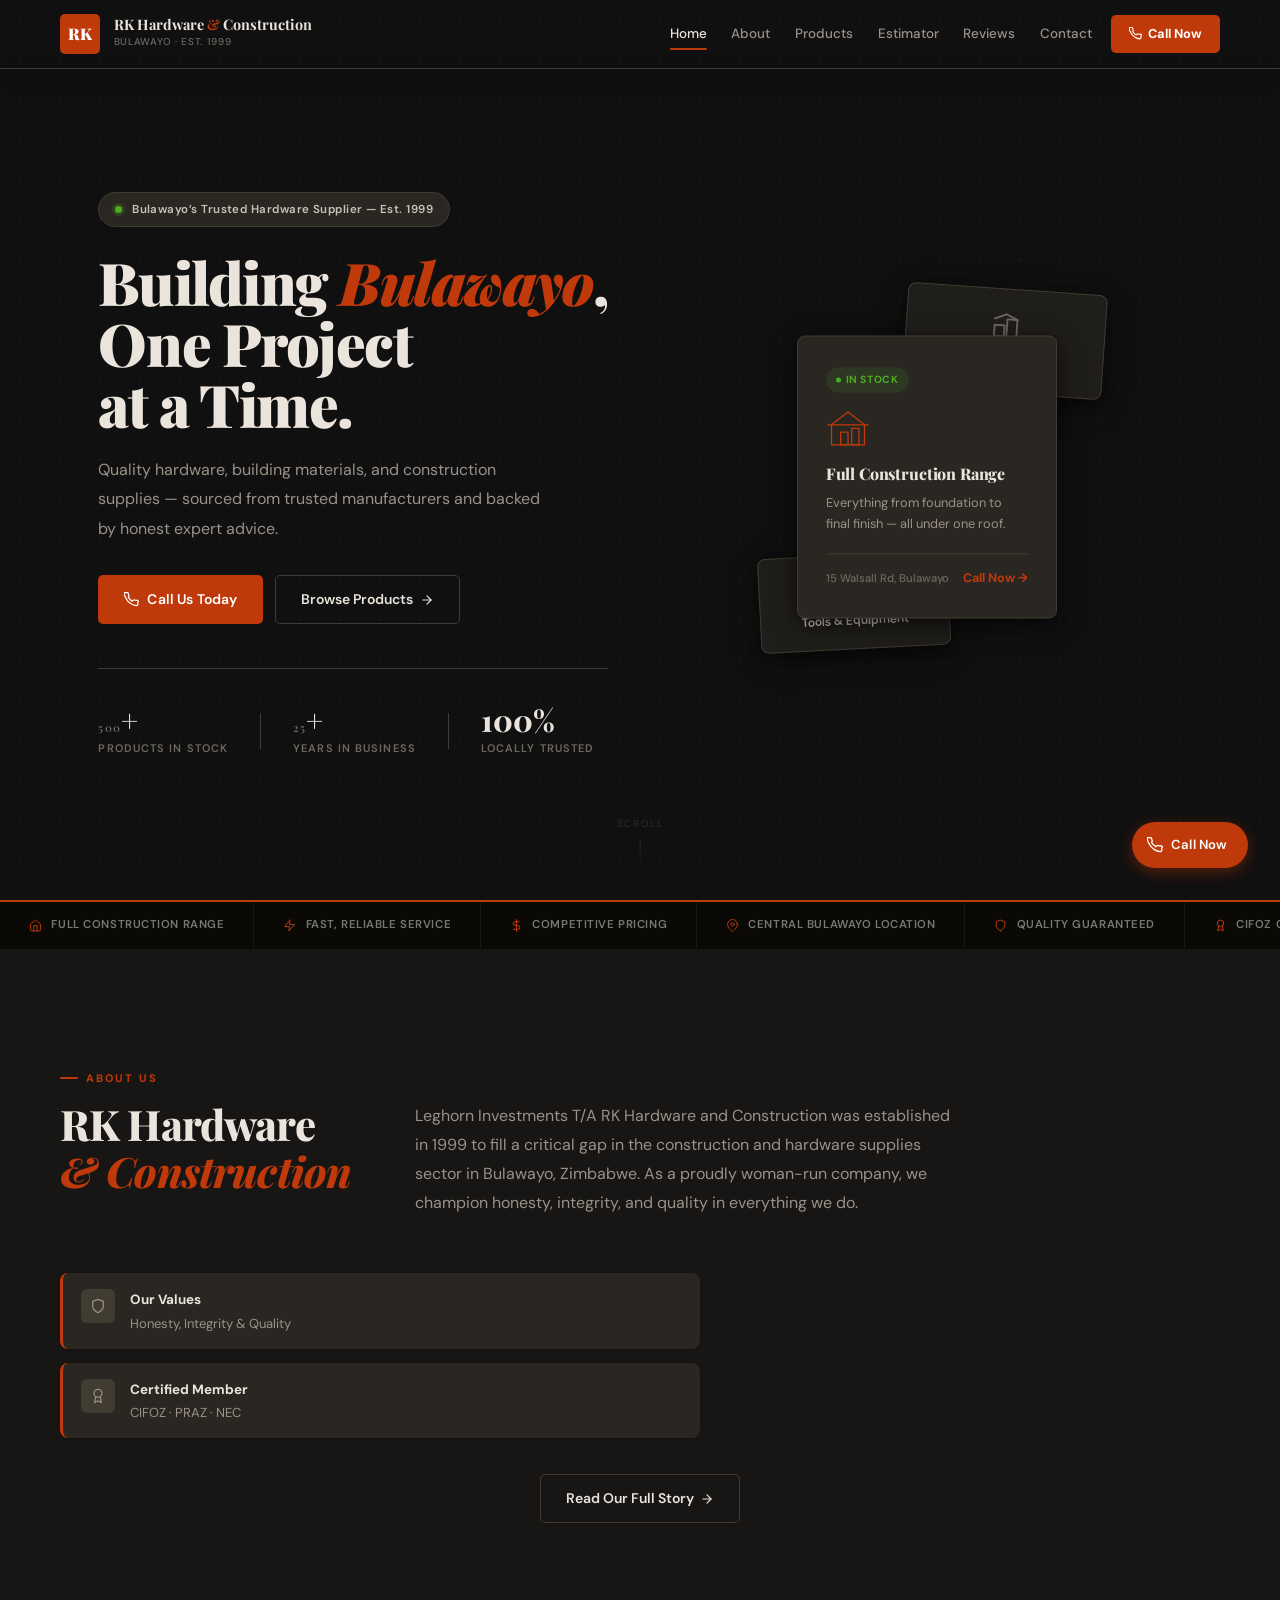
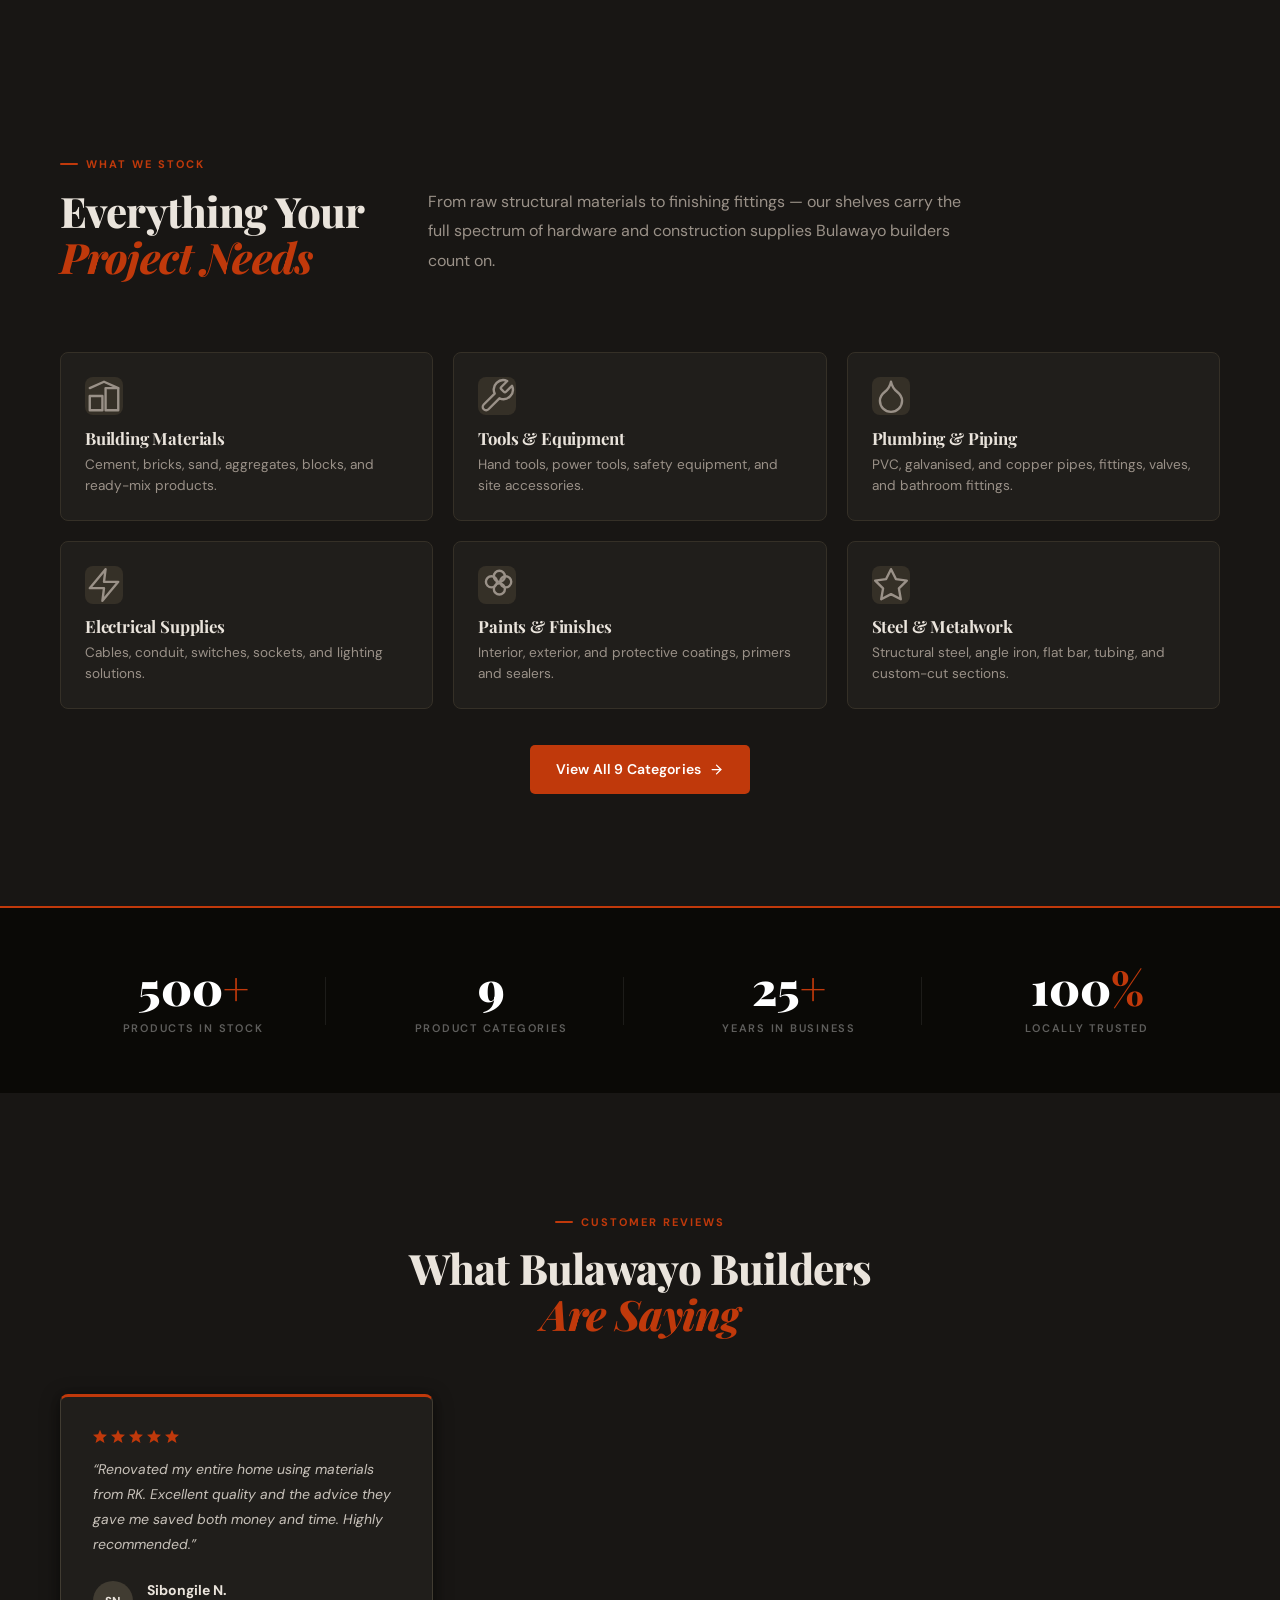
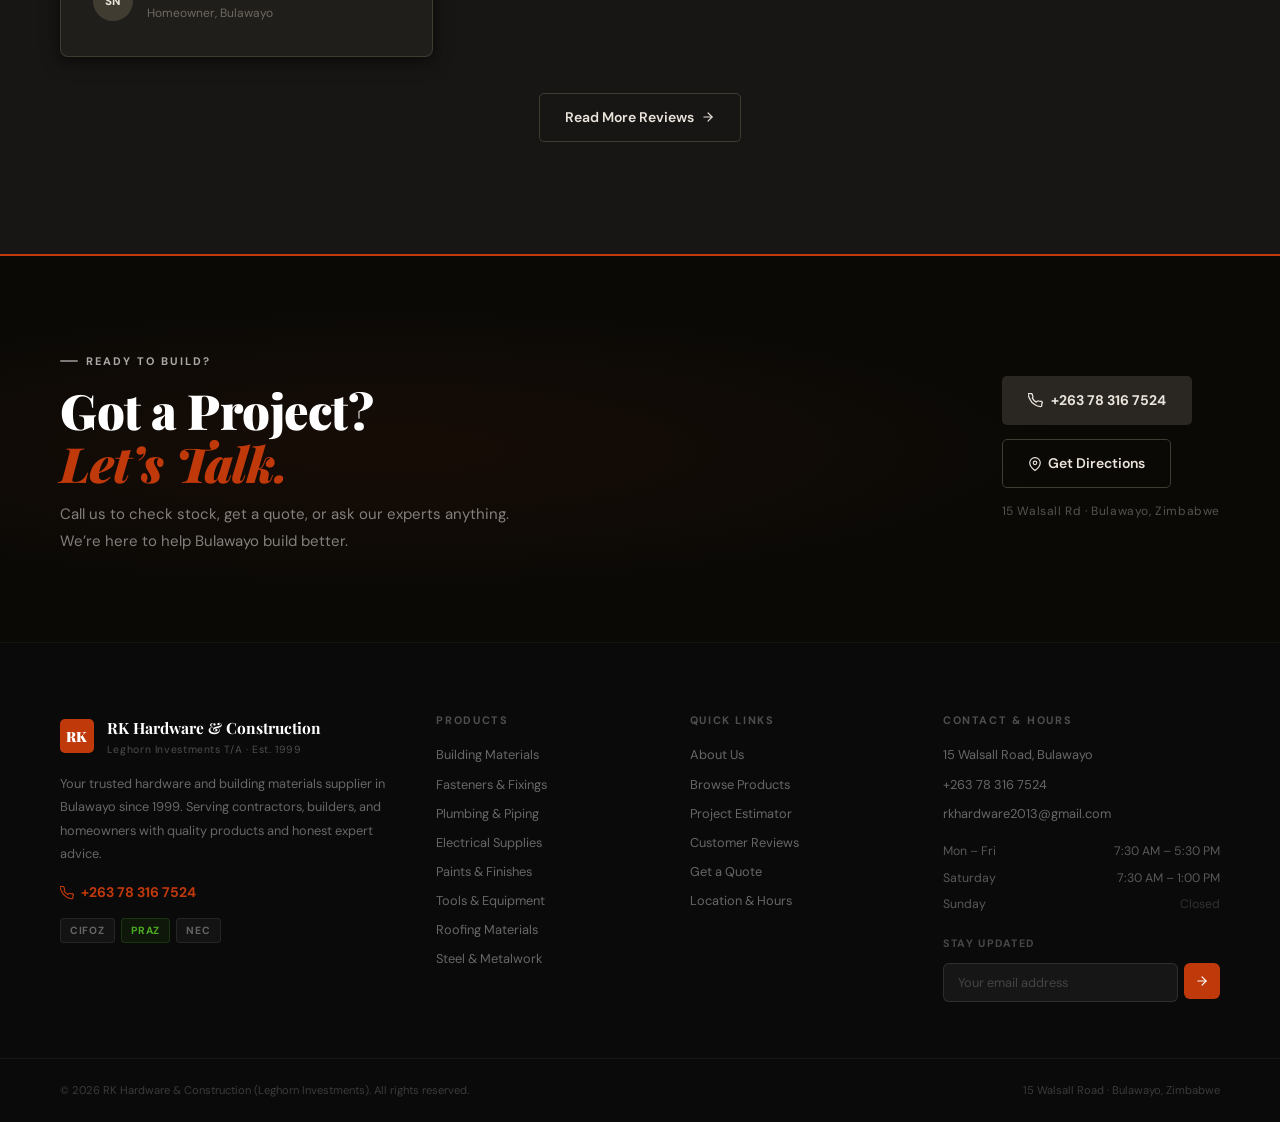
==== commit 84815e79: "Add files via upload" ====
--- a/index.html
+++ b/index.html
@@ -3,17 +3,84 @@
 <head>
 <meta charset="UTF-8">
 <meta name="viewport" content="width=device-width, initial-scale=1.0">
-<meta name="description" content="RK Hardware & Construction — Bulawayo's premier hardware and building materials supplier. Established 1999. Quality products, expert advice and competitive pricing at 15 Walsall Road, Bulawayo, Zimbabwe.">
-<meta property="og:title" content="RK Hardware & Construction | Bulawayo, Zimbabwe">
-<meta property="og:description" content="Bulawayo's trusted hardware and building materials supplier since 1999.">
+<title>RK Hardware &amp; Construction | Bulawayo, Zimbabwe</title>
+<meta name="description" content="RK Hardware &amp; Construction — Bulawayo's trusted hardware and building materials supplier since 1999. 500+ products, expert advice, competitive pricing.">
+<meta name="keywords" content="hardware store Bulawayo, building materials Zimbabwe, construction supplies Bulawayo, cement Bulawayo, hardware shop Zimbabwe, RK Hardware, Leghorn Investments, tools Bulawayo">
+<link rel="canonical" href="https://rkhardware.co.zw/index.html">
+<meta name="robots" content="index, follow">
+<meta name="theme-color" content="#0A0906">
+
+<!-- Open Graph -->
+<meta property="og:title" content="RK Hardware &amp; Construction | Bulawayo, Zimbabwe">
+<meta property="og:description" content="Bulawayo's trusted hardware and building materials supplier since 1999. 500+ products in stock, expert advice, competitive pricing.">
 <meta property="og:type" content="website">
-<title>RK Hardware &amp; Construction | Bulawayo, Zimbabwe</title>
+<meta property="og:url" content="https://rkhardware.co.zw/index.html">
+<meta property="og:image" content="https://rkhardware.co.zw/og-image.jpg">
+<meta property="og:image:width" content="1200">
+<meta property="og:image:height" content="630">
+<meta property="og:locale" content="en_ZW">
+<meta property="og:site_name" content="RK Hardware &amp; Construction">
+
+<!-- Twitter -->
+<meta name="twitter:card" content="summary_large_image">
+<meta name="twitter:title" content="RK Hardware &amp; Construction | Bulawayo, Zimbabwe">
+<meta name="twitter:description" content="Bulawayo's trusted hardware and building materials supplier since 1999.">
+<meta name="twitter:image" content="https://rkhardware.co.zw/og-image.jpg">
+
+<!-- Geo -->
+<meta name="geo.region" content="ZW-BU">
+<meta name="geo.placename" content="Bulawayo">
+<meta name="geo.position" content="-20.1655;28.5761">
+<meta name="ICBM" content="-20.1655, 28.5761">
+
+<!-- Favicons -->
+<link rel="icon" type="image/x-icon" href="favicon.ico">
+<link rel="icon" type="image/png" sizes="16x16" href="favicon-16.png">
+<link rel="icon" type="image/png" sizes="32x32" href="favicon-32.png">
+<link rel="apple-touch-icon" sizes="180x180" href="apple-touch-icon.png">
+
 <link rel="preconnect" href="https://fonts.googleapis.com">
 <link rel="preconnect" href="https://fonts.gstatic.com" crossorigin>
 <link href="https://fonts.googleapis.com/css2?family=Playfair+Display:ital,wght@0,700;0,800;0,900;1,700&family=DM+Sans:opsz,wght@9..40,400;9..40,500;9..40,600;9..40,700&display=swap" rel="stylesheet">
 <link rel="stylesheet" href="styles.css">
+
+<script type="application/ld+json">
+{
+  "@context": "https://schema.org",
+  "@type": "HomeAndConstructionBusiness",
+  "name": "RK Hardware & Construction",
+  "alternateName": "Leghorn Investments T/A RK Hardware & Construction",
+  "url": "https://rkhardware.co.zw/index.html",
+  "logo": "https://rkhardware.co.zw/apple-touch-icon.png",
+  "image": "https://rkhardware.co.zw/og-image.jpg",
+  "telephone": "+263783167524",
+  "email": "rkhardware2013@gmail.com",
+  "foundingDate": "1999",
+  "priceRange": "$$",
+  "address": {
+    "@type": "PostalAddress",
+    "streetAddress": "15 Walsall Road",
+    "addressLocality": "Bulawayo",
+    "addressCountry": "ZW"
+  },
+  "geo": {
+    "@type": "GeoCoordinates",
+    "latitude": -20.1655,
+    "longitude": 28.5761
+  },
+  "hasMap": "https://www.google.com/maps/search/15+Walsall+Rd+Bulawayo+Zimbabwe",
+  "areaServed": ["Bulawayo", "Zimbabwe"],
+  "openingHoursSpecification": [
+    { "@type": "OpeningHoursSpecification", "dayOfWeek": ["Monday","Tuesday","Wednesday","Thursday","Friday"], "opens": "07:30", "closes": "17:30" },
+    { "@type": "OpeningHoursSpecification", "dayOfWeek": "Saturday", "opens": "07:30", "closes": "13:00" }
+  ],
+  "sameAs": []
+}
+</script>
 </head>
 <body>
+
+<a href="#main" class="skip-link">Skip to main content</a>
 
 <!-- SCROLL PROGRESS -->
 <div class="scroll-progress" id="scrollProgress" aria-hidden="true"></div>
@@ -25,22 +92,22 @@
 </a>
 
 <!-- NAV -->
-<nav id="navbar">
+<nav id="navbar" aria-label="Main navigation">
   <div class="nav-inner">
-    <a href="#home" class="nav-logo">
+    <a href="index.html" class="nav-logo">
       <div class="logo-mark">RK</div>
       <div class="logo-words">
         <span class="logo-name">RK Hardware <em>&amp;</em> Construction</span>
         <span class="logo-sub">Bulawayo &middot; Est. 1999</span>
       </div>
     </a>
-    <div class="nav-links">
-      <a href="#about"     class="nav-link">About</a>
-      <a href="#products"  class="nav-link">Products</a>
-      <a href="#estimator" class="nav-link">Estimator</a>
-      <a href="#why"       class="nav-link">Why Us</a>
-      <a href="#location"  class="nav-link">Find Us</a>
-        <a href="#quote"     class="nav-link">Get a Quote</a>
+    <div class="nav-links" role="list">
+      <a href="index.html" class="nav-link active">Home</a>
+      <a href="about.html" class="nav-link">About</a>
+      <a href="products.html" class="nav-link">Products</a>
+      <a href="estimator.html" class="nav-link">Estimator</a>
+      <a href="testimonials.html" class="nav-link">Reviews</a>
+      <a href="contact.html" class="nav-link">Contact</a>
       <a href="tel:+263783167524" class="nav-call">
         <svg viewBox="0 0 24 24" fill="none" stroke="currentColor" stroke-width="2" stroke-linecap="round" stroke-linejoin="round" aria-hidden="true"><path d="M22 16.92v3a2 2 0 01-2.18 2 19.79 19.79 0 01-8.63-3.07A19.5 19.5 0 013.07 9.81a19.79 19.79 0 01-3.07-8.68A2 2 0 012 .9h3a2 2 0 012 1.72c.127.96.361 1.903.7 2.81a2 2 0 01-.45 2.11L6.91 8.27a16 16 0 006.29 6.29l1.63-1.34a2 2 0 012.11-.45c.907.339 1.85.573 2.81.7A2 2 0 0122 16.92z"/></svg>
         Call Now
@@ -52,18 +119,20 @@
   </div>
   <!-- Mobile menu -->
   <div class="mobile-menu" id="mobileMenu">
-    <a href="#about"     class="mob-link">About</a>
-    <a href="#products"  class="mob-link">Products</a>
-    <a href="#estimator" class="mob-link">Estimator</a>
-    <a href="#why"       class="mob-link">Why Us</a>
-    <a href="#location"  class="mob-link">Find Us</a>
-    <a href="#quote"     class="mob-link">Get a Quote</a>
+    <a href="index.html" class="mob-link active">Home</a>
+    <a href="about.html" class="mob-link">About</a>
+    <a href="products.html" class="mob-link">Products</a>
+    <a href="estimator.html" class="mob-link">Estimator</a>
+    <a href="testimonials.html" class="mob-link">Reviews</a>
+    <a href="contact.html" class="mob-link">Contact</a>
     <a href="tel:+263783167524" class="mob-call">
       <svg viewBox="0 0 24 24" fill="none" stroke="currentColor" stroke-width="2" stroke-linecap="round" stroke-linejoin="round" aria-hidden="true"><path d="M22 16.92v3a2 2 0 01-2.18 2 19.79 19.79 0 01-8.63-3.07A19.5 19.5 0 013.07 9.81a19.79 19.79 0 01-3.07-8.68A2 2 0 012 .9h3a2 2 0 012 1.72c.127.96.361 1.903.7 2.81a2 2 0 01-.45 2.11L6.91 8.27a16 16 0 006.29 6.29l1.63-1.34a2 2 0 012.11-.45c.907.339 1.85.573 2.81.7A2 2 0 0122 16.92z"/></svg>
       +263 78 316 7524
     </a>
   </div>
 </nav>
+
+<main id="main">
 
 <!-- ════════════════════════════
      HERO
@@ -73,7 +142,7 @@
   <div class="container hero-body">
     <div class="hero-left">
       <div class="hero-badge reveal">
-        <span class="badge-pulse"  aria-hidden="true"></span>
+        <span class="badge-pulse" aria-hidden="true"></span>
         Bulawayo&rsquo;s Trusted Hardware Supplier &mdash; Est. 1999
       </div>
       <h1 class="hero-title reveal d1">
@@ -87,7 +156,7 @@
           <svg viewBox="0 0 24 24" fill="none" stroke="currentColor" stroke-width="2" stroke-linecap="round" stroke-linejoin="round" aria-hidden="true"><path d="M22 16.92v3a2 2 0 01-2.18 2 19.79 19.79 0 01-8.63-3.07A19.5 19.5 0 013.07 9.81a19.79 19.79 0 01-3.07-8.68A2 2 0 012 .9h3a2 2 0 012 1.72c.127.96.361 1.903.7 2.81a2 2 0 01-.45 2.11L6.91 8.27a16 16 0 006.29 6.29l1.63-1.34a2 2 0 012.11-.45c.907.339 1.85.573 2.81.7A2 2 0 0122 16.92z"/></svg>
           Call Us Today
         </a>
-        <a href="#products" class="btn-ghost">
+        <a href="products.html" class="btn-ghost">
           Browse Products
           <svg viewBox="0 0 24 24" fill="none" stroke="currentColor" stroke-width="2" stroke-linecap="round" stroke-linejoin="round" aria-hidden="true"><line x1="5" y1="12" x2="19" y2="12"/><polyline points="12 5 19 12 12 19"/></svg>
         </a>
@@ -170,115 +239,37 @@
 </div>
 
 <!-- ════════════════════════════
-     ABOUT
+     ABOUT TEASER
 ════════════════════════════ -->
-<section class="section" id="about">
+<section class="section" id="about-teaser">
   <div class="container">
-    <div class="about-grid">
-      <div class="about-text reveal">
+    <div class="sec-header two-col">
+      <div>
         <div class="sec-tag">About Us</div>
         <h2 class="sec-title">RK Hardware<br><em>&amp; Construction</em></h2>
-        <p class="about-lead">Leghorn Investments T/A RK Hardware and Construction was established in 1999 to fill a critical gap in the construction and hardware supplies sector in Bulawayo, Zimbabwe.</p>
-        <p class="about-body">Founded on three enduring principles &mdash; operational excellence, quality products, and superior customer service &mdash; we have served Bulawayo for over two decades. We supply government bodies, NGOs, private developers, and homeowners across Zimbabwe.</p>
-        <p class="about-body">As a proudly woman-run company, we champion women&rsquo;s empowerment in the construction industry while upholding the highest standards of honesty, integrity, and quality.</p>
-        <div class="about-pills">
-          <div class="pill">
-            <div class="pill-ico" aria-hidden="true"><svg viewBox="0 0 24 24" fill="none" stroke="currentColor" stroke-width="1.8" stroke-linecap="round" stroke-linejoin="round"><path d="M12 22s8-4 8-10V5l-8-3-8 3v7c0 6 8 10 8 10z"/></svg></div>
-            <div><strong>Our Values</strong><span>Honesty, Integrity &amp; Quality</span></div>
-          </div>
-          <div class="pill">
-            <div class="pill-ico" aria-hidden="true"><svg viewBox="0 0 24 24" fill="none" stroke="currentColor" stroke-width="1.8" stroke-linecap="round" stroke-linejoin="round"><circle cx="12" cy="8" r="6"/><path d="M15.477 12.89L17 22l-5-3-5 3 1.523-9.11"/></svg></div>
-            <div><strong>Our Mission</strong><span>Long-term sustainability through exceeding client &amp; employee expectations</span></div>
-          </div>
-        </div>
-        <div class="certs">
-          <span class="cert-label">Certified Member of:</span>
-          <div class="cert-list">
-            <div class="cert"><strong>CIFOZ</strong><span>Construction Industry Federation of Zimbabwe</span></div>
-            <div class="cert"><strong>PRAZ</strong><span>Procurement Regulatory Authority of Zimbabwe</span></div>
-            <div class="cert"><strong>NEC</strong><span>National Employment Council</span></div>
-          </div>
-        </div>
-      </div>
-      <div class="about-visual reveal d2" aria-hidden="true">
-        <div class="about-graphic">
-          <svg viewBox="0 0 440 520" xmlns="http://www.w3.org/2000/svg">
-            <defs>
-              <pattern id="gp" width="40" height="40" patternUnits="userSpaceOnUse">
-                <path d="M40 0L0 0 0 40" fill="none" stroke="#E8E3DC" stroke-width="1"/>
-              </pattern>
-            </defs>
-            <rect width="440" height="520" fill="#FAFAF8" rx="4"/>
-            <rect width="440" height="520" fill="url(#gp)"/>
-            <!-- Ground -->
-            <rect x="0" y="450" width="440" height="70" fill="#F0EDE8"/>
-            <!-- Building -->
-            <rect x="60" y="185" width="320" height="265" fill="white" stroke="#E8E3DC" stroke-width="1.5"/>
-            <polygon points="40,185 220,75 400,185" fill="white" stroke="#C0390B" stroke-width="2.5"/>
-            <rect x="60" y="183" width="320" height="5" fill="#C0390B"/>
-            <!-- Windows row 1 -->
-            <rect x="80" y="210" width="65" height="55" rx="2" fill="#EEF2FF" stroke="#C4BDB4" stroke-width="1"/>
-            <line x1="112" y1="210" x2="112" y2="265" stroke="#C4BDB4" stroke-width=".8"/>
-            <line x1="80" y1="237" x2="145" y2="237" stroke="#C4BDB4" stroke-width=".8"/>
-            <rect x="170" y="210" width="100" height="55" rx="2" fill="#EEF2FF" stroke="#C4BDB4" stroke-width="1"/>
-            <line x1="220" y1="210" x2="220" y2="265" stroke="#C4BDB4" stroke-width=".8"/>
-            <line x1="170" y1="237" x2="270" y2="237" stroke="#C4BDB4" stroke-width=".8"/>
-            <rect x="295" y="210" width="65" height="55" rx="2" fill="#EEF2FF" stroke="#C4BDB4" stroke-width="1"/>
-            <line x1="327" y1="210" x2="327" y2="265" stroke="#C4BDB4" stroke-width=".8"/>
-            <line x1="295" y1="237" x2="360" y2="237" stroke="#C4BDB4" stroke-width=".8"/>
-            <!-- Windows row 2 -->
-            <rect x="80" y="295" width="65" height="52" rx="2" fill="#EEF2FF" stroke="#C4BDB4" stroke-width="1"/>
-            <line x1="112" y1="295" x2="112" y2="347" stroke="#C4BDB4" stroke-width=".8"/>
-            <rect x="295" y="295" width="65" height="52" rx="2" fill="#EEF2FF" stroke="#C4BDB4" stroke-width="1"/>
-            <line x1="327" y1="295" x2="327" y2="347" stroke="#C4BDB4" stroke-width=".8"/>
-            <!-- Door -->
-            <rect x="178" y="358" width="84" height="92" rx="2" fill="#F5F2ED" stroke="#C4BDB4" stroke-width="1"/>
-            <circle cx="247" cy="405" r="4" fill="#C0390B"/>
-            <!-- Steps -->
-            <rect x="150" y="450" width="140" height="9" rx="1" fill="#E8E3DC"/>
-            <rect x="140" y="459" width="160" height="7" rx="1" fill="#DDD8D0"/>
-            <!-- Chimney -->
-            <rect x="305" y="90" width="26" height="52" fill="white" stroke="#C0390B" stroke-width="1.5"/>
-            <rect x="301" y="86" width="34" height="8" rx="1" fill="#C0390B"/>
-            <!-- Est badge -->
-            <g transform="translate(300,22)">
-              <rect x="0" y="0" width="118" height="42" rx="21" fill="#C0390B"/>
-              <text x="59" y="16" text-anchor="middle" fill="white" font-size="8" font-family="DM Sans,sans-serif" font-weight="700" letter-spacing="2">ESTABLISHED</text>
-              <text x="59" y="32" text-anchor="middle" fill="white" font-size="14" font-family="Playfair Display,serif" font-weight="800">1999</text>
-            </g>
-            <!-- Stat card -->
-            <g transform="translate(14,270)">
-              <rect x="0" y="0" width="126" height="72" rx="8" fill="white" stroke="#E8E3DC" stroke-width="1"/>
-              <rect x="0" y="0" width="4" height="72" rx="2" fill="#C0390B"/>
-              <text x="16" y="22" fill="#8B8278" font-size="8" font-family="DM Sans,sans-serif" font-weight="600" letter-spacing="1.2">PROJECTS</text>
-              <text x="16" y="46" fill="#1A1A1A" font-size="24" font-family="Playfair Display,serif" font-weight="800">1,000+</text>
-              <text x="16" y="62" fill="#8B8278" font-size="8" font-family="DM Sans,sans-serif">Supplied since 1999</text>
-            </g>
-          </svg>
-          <div class="about-border" aria-hidden="true"></div>
-        </div>
-      </div>
-    </div>
-
-    <!-- Projects strip -->
-    <div class="projects reveal">
-      <div class="proj-label">Major Projects Completed</div>
-      <div class="proj-grid">
-        <div class="proj-item"><div class="proj-yr">2012</div><div class="proj-desc">United Teachers College &mdash; Full re-painting contract</div></div>
-        <div class="proj-item"><div class="proj-yr">2011&ndash;12</div><div class="proj-desc">Ingusheni Hospital &mdash; Complete facility re-painting</div></div>
-        <div class="proj-item"><div class="proj-yr">2013&ndash;15</div><div class="proj-desc">Dabane Trust &mdash; Rehabilitation of 20 school toilet infrastructures</div></div>
-        <div class="proj-item"><div class="proj-yr">2014&ndash;15</div><div class="proj-desc">Ministry of Public Works &mdash; AUSC Youth Games renovations</div></div>
-        <div class="proj-item"><div class="proj-yr">2018&ndash;19</div><div class="proj-desc">Ministry of Education &mdash; Classroom Block, Cowdray Park Primary</div></div>
-        <div class="proj-item"><div class="proj-yr">2018&ndash;20</div><div class="proj-desc">Potraz &amp; Ingusheni Hospital &mdash; Post Office &amp; St Francis renovations</div></div>
-      </div>
+      </div>
+      <p class="sec-lead">Leghorn Investments T/A RK Hardware and Construction was established in 1999 to fill a critical gap in the construction and hardware supplies sector in Bulawayo, Zimbabwe. As a proudly woman-run company, we champion honesty, integrity, and quality in everything we do.</p>
+    </div>
+    <div class="about-pills reveal" style="max-width:640px">
+      <div class="pill">
+        <div class="pill-ico" aria-hidden="true"><svg viewBox="0 0 24 24" fill="none" stroke="currentColor" stroke-width="1.8" stroke-linecap="round" stroke-linejoin="round"><path d="M12 22s8-4 8-10V5l-8-3-8 3v7c0 6 8 10 8 10z"/></svg></div>
+        <div><strong>Our Values</strong><span>Honesty, Integrity &amp; Quality</span></div>
+      </div>
+      <div class="pill">
+        <div class="pill-ico" aria-hidden="true"><svg viewBox="0 0 24 24" fill="none" stroke="currentColor" stroke-width="1.8" stroke-linecap="round" stroke-linejoin="round"><circle cx="12" cy="8" r="6"/><path d="M15.477 12.89L17 22l-5-3-5 3 1.523-9.11"/></svg></div>
+        <div><strong>Certified Member</strong><span>CIFOZ &middot; PRAZ &middot; NEC</span></div>
+      </div>
+    </div>
+    <div class="view-all-wrap reveal">
+      <a href="about.html" class="btn-ghost">Read Our Full Story <svg viewBox="0 0 24 24" fill="none" stroke="currentColor" stroke-width="2" stroke-linecap="round" stroke-linejoin="round" aria-hidden="true"><line x1="5" y1="12" x2="19" y2="12"/><polyline points="12 5 19 12 12 19"/></svg></a>
     </div>
   </div>
 </section>
 
 <!-- ════════════════════════════
-     PRODUCTS
+     PRODUCTS TEASER
 ════════════════════════════ -->
-<section class="section" id="products">
+<section class="section" id="products-teaser">
   <div class="container">
     <div class="sec-header two-col">
       <div>
@@ -287,275 +278,40 @@
       </div>
       <p class="sec-lead">From raw structural materials to finishing fittings &mdash; our shelves carry the full spectrum of hardware and construction supplies Bulawayo builders count on.</p>
     </div>
-    <div class="products-grid">
-
-      <div class="prod-card reveal">
-        <div class="prod-inner">
-          <div class="prod-ico" aria-hidden="true"><svg viewBox="0 0 24 24" fill="none" stroke="currentColor" stroke-width="1.5" stroke-linecap="round" stroke-linejoin="round"><rect x="3" y="12" width="8" height="9"/><rect x="13" y="7" width="8" height="14"/><path d="M3 7l9-4 9 4"/></svg></div>
-          <h3>Building Materials</h3>
-          <p>Cement, bricks, sand, aggregates, blocks, and ready-mix products for every structural application.</p>
-          <div class="prod-tags"><span>Cement</span><span>Bricks</span><span>Aggregates</span></div>
-        </div>
-        <a href="#" class="prod-link check-avail" data-product="Building Materials">Check availability <svg viewBox="0 0 24 24" fill="none" stroke="currentColor" stroke-width="2" stroke-linecap="round" stroke-linejoin="round" aria-hidden="true"><line x1="5" y1="12" x2="19" y2="12"/><polyline points="12 5 19 12 12 19"/></svg></a>
-      </div>
-
-      <div class="prod-card reveal">
-        <div class="prod-inner">
-          <div class="prod-ico" aria-hidden="true"><svg viewBox="0 0 24 24" fill="none" stroke="currentColor" stroke-width="1.5" stroke-linecap="round" stroke-linejoin="round"><circle cx="12" cy="12" r="3"/><path d="M19.07 4.93l-1.41 1.41M5.34 18.66l-1.41 1.41M19.07 19.07l-1.41-1.41M5.34 5.34l-1.41-1.41M22 12h-2M4 12H2M12 22v-2M12 4V2"/></svg></div>
-          <h3>Fasteners &amp; Fixings</h3>
-          <p>Bolts, screws, nails, anchors, rivets, and structural fixings in all grades and sizes.</p>
-          <div class="prod-tags"><span>Bolts</span><span>Screws</span><span>Anchors</span></div>
-        </div>
-        <a href="#" class="prod-link check-avail" data-product="Fasteners &amp; Fixings">Check availability <svg viewBox="0 0 24 24" fill="none" stroke="currentColor" stroke-width="2" stroke-linecap="round" stroke-linejoin="round" aria-hidden="true"><line x1="5" y1="12" x2="19" y2="12"/><polyline points="12 5 19 12 12 19"/></svg></a>
-      </div>
-
-      <div class="prod-card reveal">
-        <div class="prod-inner">
-          <div class="prod-ico" aria-hidden="true"><svg viewBox="0 0 24 24" fill="none" stroke="currentColor" stroke-width="1.5" stroke-linecap="round" stroke-linejoin="round"><rect x="1" y="3" width="22" height="18" rx="2"/><path d="M3 7h18M3 12h18M3 17h18"/></svg></div>
-          <h3>Doors &amp; Windows</h3>
-          <p>Timber frames, metal frames, glass panels, and all associated hardware and sealing.</p>
-          <div class="prod-tags"><span>Timber</span><span>Metal</span><span>Glass</span></div>
-        </div>
-        <a href="#" class="prod-link check-avail" data-product="Doors &amp; Windows">Check availability <svg viewBox="0 0 24 24" fill="none" stroke="currentColor" stroke-width="2" stroke-linecap="round" stroke-linejoin="round" aria-hidden="true"><line x1="5" y1="12" x2="19" y2="12"/><polyline points="12 5 19 12 12 19"/></svg></a>
-      </div>
-
-      <div class="prod-card reveal">
-        <div class="prod-inner">
-          <div class="prod-ico" aria-hidden="true"><svg viewBox="0 0 24 24" fill="none" stroke="currentColor" stroke-width="1.5" stroke-linecap="round" stroke-linejoin="round"><polyline points="13 2 3 14 12 14 11 22 21 10 12 10 13 2"/></svg></div>
-          <h3>Electrical Supplies</h3>
-          <p>Cables, conduit, switches, sockets, and lighting solutions for residential and commercial work.</p>
-          <div class="prod-tags"><span>Cables</span><span>Conduit</span><span>Sockets</span></div>
-        </div>
-        <a href="#" class="prod-link check-avail" data-product="Electrical Supplies">Check availability <svg viewBox="0 0 24 24" fill="none" stroke="currentColor" stroke-width="2" stroke-linecap="round" stroke-linejoin="round" aria-hidden="true"><line x1="5" y1="12" x2="19" y2="12"/><polyline points="12 5 19 12 12 19"/></svg></a>
-      </div>
-
-      <div class="prod-card reveal">
-        <div class="prod-inner">
-          <div class="prod-ico" aria-hidden="true"><svg viewBox="0 0 24 24" fill="none" stroke="currentColor" stroke-width="1.5" stroke-linecap="round" stroke-linejoin="round"><path d="M12 22a7 7 0 007-7c0-2-1-3.9-3-5.5s-3.5-4-4-6.5c-.5 2.5-2 4.9-4 6.5C6 11.1 5 13 5 15a7 7 0 007 7z"/></svg></div>
-          <h3>Plumbing &amp; Piping</h3>
-          <p>PVC, galvanised, and copper pipes, fittings, valves, and full bathroom fitting ranges.</p>
-          <div class="prod-tags"><span>PVC</span><span>Copper</span><span>Valves</span></div>
-        </div>
-        <a href="#" class="prod-link check-avail" data-product="Plumbing &amp; Piping">Check availability <svg viewBox="0 0 24 24" fill="none" stroke="currentColor" stroke-width="2" stroke-linecap="round" stroke-linejoin="round" aria-hidden="true"><line x1="5" y1="12" x2="19" y2="12"/><polyline points="12 5 19 12 12 19"/></svg></a>
-      </div>
-
-      <div class="prod-card reveal">
-        <div class="prod-inner">
-          <div class="prod-ico" aria-hidden="true"><svg viewBox="0 0 24 24" fill="none" stroke="currentColor" stroke-width="1.5" stroke-linecap="round" stroke-linejoin="round"><circle cx="13.5" cy="6.5" r="3.5"/><circle cx="8.5" cy="10" r="3.5"/><circle cx="17.5" cy="10" r="3.5"/><circle cx="13.5" cy="14.5" r="3.5"/></svg></div>
-          <h3>Paints &amp; Finishes</h3>
-          <p>Interior, exterior, and protective coatings &mdash; primers, topcoats, sealers, and specialty finishes.</p>
-          <div class="prod-tags"><span>Primers</span><span>Topcoats</span><span>Sealers</span></div>
-        </div>
-        <a href="#" class="prod-link check-avail" data-product="Paints &amp; Finishes">Check availability <svg viewBox="0 0 24 24" fill="none" stroke="currentColor" stroke-width="2" stroke-linecap="round" stroke-linejoin="round" aria-hidden="true"><line x1="5" y1="12" x2="19" y2="12"/><polyline points="12 5 19 12 12 19"/></svg></a>
-      </div>
-
-      <div class="prod-card reveal">
-        <div class="prod-inner">
-          <div class="prod-ico" aria-hidden="true"><svg viewBox="0 0 24 24" fill="none" stroke="currentColor" stroke-width="1.5" stroke-linecap="round" stroke-linejoin="round"><path d="M14.7 6.3a1 1 0 000 1.4l1.6 1.6a1 1 0 001.4 0l3.77-3.77a6 6 0 01-7.94 7.94l-6.91 6.91a2.12 2.12 0 01-3-3l6.91-6.91a6 6 0 017.94-7.94z"/></svg></div>
-          <h3>Tools &amp; Equipment</h3>
-          <p>Hand tools, power tools, safety equipment, and site accessories from leading brands.</p>
-          <div class="prod-tags"><span>Power Tools</span><span>Hand Tools</span><span>Safety</span></div>
-        </div>
-        <a href="#" class="prod-link check-avail" data-product="Tools &amp; Equipment">Check availability <svg viewBox="0 0 24 24" fill="none" stroke="currentColor" stroke-width="2" stroke-linecap="round" stroke-linejoin="round" aria-hidden="true"><line x1="5" y1="12" x2="19" y2="12"/><polyline points="12 5 19 12 12 19"/></svg></a>
-      </div>
-
-      <div class="prod-card reveal">
-        <div class="prod-inner">
-          <div class="prod-ico" aria-hidden="true"><svg viewBox="0 0 24 24" fill="none" stroke="currentColor" stroke-width="1.5" stroke-linecap="round" stroke-linejoin="round"><path d="M3 9l9-7 9 7v11a2 2 0 01-2 2H5a2 2 0 01-2-2z"/><polyline points="9 22 9 12 15 12 15 22"/></svg></div>
-          <h3>Roofing Materials</h3>
-          <p>Sheets, tiles, guttering, fascia, and all roofing accessories and waterproofing membranes.</p>
-          <div class="prod-tags"><span>Sheets</span><span>Tiles</span><span>Guttering</span></div>
-        </div>
-        <a href="#" class="prod-link check-avail" data-product="Roofing Materials">Check availability <svg viewBox="0 0 24 24" fill="none" stroke="currentColor" stroke-width="2" stroke-linecap="round" stroke-linejoin="round" aria-hidden="true"><line x1="5" y1="12" x2="19" y2="12"/><polyline points="12 5 19 12 12 19"/></svg></a>
-      </div>
-
-      <div class="prod-card prod-dark reveal">
-        <div class="prod-inner">
-          <div class="prod-ico" aria-hidden="true"><svg viewBox="0 0 24 24" fill="none" stroke="currentColor" stroke-width="1.5" stroke-linecap="round" stroke-linejoin="round"><polygon points="12 2 15.09 8.26 22 9.27 17 14.14 18.18 21.02 12 17.77 5.82 21.02 7 14.14 2 9.27 8.91 8.26 12 2"/></svg></div>
-          <h3>Steel &amp; Metalwork</h3>
-          <p>Structural steel, angle iron, flat bar, tubing, and custom-cut metal sections for any project.</p>
-          <div class="prod-tags"><span>Angle Iron</span><span>Flat Bar</span><span>Tubing</span></div>
-        </div>
-        <a href="#" class="prod-link check-avail" data-product="Steel &amp; Metalwork">Check availability <svg viewBox="0 0 24 24" fill="none" stroke="currentColor" stroke-width="2" stroke-linecap="round" stroke-linejoin="round" aria-hidden="true"><line x1="5" y1="12" x2="19" y2="12"/><polyline points="12 5 19 12 12 19"/></svg></a>
-      </div>
-
-    </div>
-    <div class="prod-cta reveal">
-      <p>Not sure what you need? Our team will guide you to the right solution.</p>
-      <a href="tel:+263783167524" class="btn-red">
-        <svg viewBox="0 0 24 24" fill="none" stroke="currentColor" stroke-width="2" stroke-linecap="round" stroke-linejoin="round" aria-hidden="true"><path d="M22 16.92v3a2 2 0 01-2.18 2 19.79 19.79 0 01-8.63-3.07A19.5 19.5 0 013.07 9.81a19.79 19.79 0 01-3.07-8.68A2 2 0 012 .9h3a2 2 0 012 1.72c.127.96.361 1.903.7 2.81a2 2 0 01-.45 2.11L6.91 8.27a16 16 0 006.29 6.29l1.63-1.34a2 2 0 012.11-.45c.907.339 1.85.573 2.81.7A2 2 0 0122 16.92z"/></svg>
-        Call for Expert Advice
-      </a>
-    </div>
-  </div>
-</section>
-
-<!-- BRANDS -->
-<div class="brands-bar">
-  <div class="container">
-    <p class="brands-lbl">Trusted Brands &amp; Suppliers We Carry</p>
-    <div class="brands-row">
-      <div class="brand"><div class="brand-circle">C</div><span>CimentX</span></div>
-      <div class="brand"><div class="brand-circle">P</div><span>ProTools ZW</span></div>
-      <div class="brand"><div class="brand-circle">S</div><span>SteelMaster</span></div>
-      <div class="brand"><div class="brand-circle">E</div><span>EzeeTile</span></div>
-      <div class="brand"><div class="brand-circle">A</div><span>AfriPaint</span></div>
-      <div class="brand"><div class="brand-circle">S</div><span>Sunny Yi Feng</span></div>
-    </div>
-  </div>
-</div>
-
-<!-- ════════════════════════════
-     ESTIMATOR
-════════════════════════════ -->
-<section class="section" id="estimator">
-  <div class="container">
-    <div class="sec-header center">
-      <div class="sec-tag">Plan Your Project</div>
-      <h2 class="sec-title">Material<br><em>Estimator</em></h2>
-      <p class="sec-lead" style="max-width:520px;margin:0 auto 0;">Enter your room dimensions and instantly get estimates for tiles, adhesive, grout, underlay, and skirting.</p>
-    </div>
-    <div class="est-wrap">
-      <!-- Tabs -->
-      <div class="est-tabs" role="tablist">
-        <button class="est-tab active" role="tab" aria-selected="true"  data-tab="floor"    aria-controls="tp-floor">
-          <svg viewBox="0 0 24 24" fill="none" stroke="currentColor" stroke-width="1.8" stroke-linecap="round" stroke-linejoin="round" aria-hidden="true"><rect x="3" y="3" width="18" height="18" rx="2"/><path d="M3 9h18M3 15h18M9 3v18M15 3v18"/></svg>
-          Floor Tiles
-        </button>
-        <button class="est-tab" role="tab" aria-selected="false" data-tab="wall"  aria-controls="tp-wall">
-          <svg viewBox="0 0 24 24" fill="none" stroke="currentColor" stroke-width="1.8" stroke-linecap="round" stroke-linejoin="round" aria-hidden="true"><rect x="2" y="3" width="20" height="18" rx="2"/><line x1="2" y1="10" x2="22" y2="10"/><line x1="2" y1="17" x2="22" y2="17"/><line x1="8" y1="3" x2="8" y2="10"/><line x1="16" y1="10" x2="16" y2="17"/><line x1="8" y1="17" x2="8" y2="21"/></svg>
-          Wall Tiles
-        </button>
-        <button class="est-tab" role="tab" aria-selected="false" data-tab="lam"   aria-controls="tp-lam">
-          <svg viewBox="0 0 24 24" fill="none" stroke="currentColor" stroke-width="1.8" stroke-linecap="round" stroke-linejoin="round" aria-hidden="true"><path d="M3 17l4-8 4 5 3-3 4 6"/><rect x="3" y="3" width="18" height="18" rx="2"/></svg>
-          Laminate / Vinyl
-        </button>
-      </div>
-
-      <!-- Floor panel -->
-      <div class="est-panel active" id="tp-floor" role="tabpanel">
-        <div class="est-layout">
-          <div class="est-inputs">
-            <div class="est-rooms" id="floor-rooms">
-              <div class="est-room">
-                <div class="est-room-head"><span class="room-num">Room 1</span></div>
-                <div class="est-fields">
-                  <div class="est-field"><label>Width (m)</label><input type="number" class="est-inp w-inp" min="0.1" step="0.1" placeholder="e.g. 4.0"></div>
-                  <div class="est-field"><label>Length (m)</label><input type="number" class="est-inp l-inp" min="0.1" step="0.1" placeholder="e.g. 5.5"></div>
-                </div>
-              </div>
-            </div>
-            <button class="est-add" data-type="floor" type="button">
-              <svg viewBox="0 0 24 24" fill="none" stroke="currentColor" stroke-width="2" stroke-linecap="round" stroke-linejoin="round" aria-hidden="true"><circle cx="12" cy="12" r="10"/><line x1="12" y1="8" x2="12" y2="16"/><line x1="8" y1="12" x2="16" y2="12"/></svg>
-              Add Another Room
-            </button>
-          </div>
-          <div class="est-results" id="floor-res">
-            <div class="est-placeholder">
-              <svg viewBox="0 0 24 24" fill="none" stroke="currentColor" stroke-width="1.5" stroke-linecap="round" stroke-linejoin="round" aria-hidden="true"><rect x="3" y="3" width="18" height="18" rx="2"/><path d="M3 9h18M3 15h18M9 3v18M15 3v18"/></svg>
-              <p>Enter room dimensions to see instant estimates.</p>
-            </div>
-          </div>
-        </div>
-      </div>
-
-      <!-- Wall panel -->
-      <div class="est-panel" id="tp-wall" role="tabpanel">
-        <div class="est-layout">
-          <div class="est-inputs">
-            <div class="est-rooms" id="wall-rooms">
-              <div class="est-room">
-                <div class="est-room-head"><span class="room-num">Wall Area 1</span></div>
-                <div class="est-fields">
-                  <div class="est-field"><label>Height (m)</label><input type="number" class="est-inp h-inp" min="0.1" step="0.1" placeholder="e.g. 2.4"></div>
-                  <div class="est-field"><label>Length (m)</label><input type="number" class="est-inp l-inp" min="0.1" step="0.1" placeholder="e.g. 3.0"></div>
-                </div>
-              </div>
-            </div>
-            <button class="est-add" data-type="wall" type="button">
-              <svg viewBox="0 0 24 24" fill="none" stroke="currentColor" stroke-width="2" stroke-linecap="round" stroke-linejoin="round" aria-hidden="true"><circle cx="12" cy="12" r="10"/><line x1="12" y1="8" x2="12" y2="16"/><line x1="8" y1="12" x2="16" y2="12"/></svg>
-              Add Another Wall Area
-            </button>
-          </div>
-          <div class="est-results" id="wall-res">
-            <div class="est-placeholder">
-              <svg viewBox="0 0 24 24" fill="none" stroke="currentColor" stroke-width="1.5" stroke-linecap="round" stroke-linejoin="round" aria-hidden="true"><rect x="2" y="3" width="20" height="18" rx="2"/><line x1="2" y1="10" x2="22" y2="10"/></svg>
-              <p>Enter wall dimensions to see instant estimates.</p>
-            </div>
-          </div>
-        </div>
-      </div>
-
-      <!-- Laminate panel -->
-      <div class="est-panel" id="tp-lam" role="tabpanel">
-        <div class="est-layout">
-          <div class="est-inputs">
-            <div class="est-rooms" id="lam-rooms">
-              <div class="est-room">
-                <div class="est-room-head"><span class="room-num">Room 1</span></div>
-                <div class="est-fields">
-                  <div class="est-field"><label>Width (m)</label><input type="number" class="est-inp w-inp" min="0.1" step="0.1" placeholder="e.g. 4.0"></div>
-                  <div class="est-field"><label>Length (m)</label><input type="number" class="est-inp l-inp" min="0.1" step="0.1" placeholder="e.g. 5.5"></div>
-                </div>
-              </div>
-            </div>
-            <button class="est-add" data-type="lam" type="button">
-              <svg viewBox="0 0 24 24" fill="none" stroke="currentColor" stroke-width="2" stroke-linecap="round" stroke-linejoin="round" aria-hidden="true"><circle cx="12" cy="12" r="10"/><line x1="12" y1="8" x2="12" y2="16"/><line x1="8" y1="12" x2="16" y2="12"/></svg>
-              Add Another Room
-            </button>
-          </div>
-          <div class="est-results" id="lam-res">
-            <div class="est-placeholder">
-              <svg viewBox="0 0 24 24" fill="none" stroke="currentColor" stroke-width="1.5" stroke-linecap="round" stroke-linejoin="round" aria-hidden="true"><path d="M3 17l4-8 4 5 3-3 4 6"/><rect x="3" y="3" width="18" height="18" rx="2"/></svg>
-              <p>Enter room dimensions to see instant estimates.</p>
-            </div>
-          </div>
-        </div>
-      </div>
-
-      <div class="est-note">
-        <svg viewBox="0 0 24 24" fill="none" stroke="currentColor" stroke-width="1.8" stroke-linecap="round" stroke-linejoin="round" aria-hidden="true"><circle cx="12" cy="12" r="10"/><line x1="12" y1="8" x2="12" y2="12"/><line x1="12" y1="16" x2="12.01" y2="16"/></svg>
-        All estimates include a 10% waste allowance. Call us for a precise quote &mdash; <a href="tel:+263783167524">+263 78 316 7524</a>
-      </div>
-    </div>
-  </div>
-</section>
-
-<!-- ════════════════════════════
-     WHY US
-════════════════════════════ -->
-<section class="section" id="why">
-  <div class="container">
-    <div class="sec-header center">
-      <div class="sec-tag">Why Choose RK</div>
-      <h2 class="sec-title">The Standard Bulawayo<br><em>Builders Rely On</em></h2>
-      <p class="sec-lead" style="margin:0 auto;">We don&rsquo;t just sell hardware &mdash; we help you build with confidence.</p>
-    </div>
-    <div class="why-grid">
-      <div class="why-card reveal">
-        <div class="why-num" aria-hidden="true">01</div>
-        <div class="why-ico" aria-hidden="true"><svg viewBox="0 0 24 24" fill="none" stroke="currentColor" stroke-width="1.6" stroke-linecap="round" stroke-linejoin="round"><path d="M20 7H4a2 2 0 00-2 2v6a2 2 0 002 2h16a2 2 0 002-2V9a2 2 0 00-2-2z"/><path d="M16 21V5a2 2 0 00-2-2h-4a2 2 0 00-2 2v16"/></svg></div>
-        <h3>Fully Stocked, Always</h3>
-        <p>We maintain deep inventory across all categories so your project never stops for want of a fitting or material.</p>
-      </div>
-      <div class="why-card reveal">
-        <div class="why-num" aria-hidden="true">02</div>
-        <div class="why-ico" aria-hidden="true"><svg viewBox="0 0 24 24" fill="none" stroke="currentColor" stroke-width="1.6" stroke-linecap="round" stroke-linejoin="round"><path d="M17 21v-2a4 4 0 00-4-4H5a4 4 0 00-4 4v2"/><circle cx="9" cy="7" r="4"/><path d="M23 21v-2a4 4 0 00-3-3.87"/><path d="M16 3.13a4 4 0 010 7.75"/></svg></div>
-        <h3>Expert Advice, Free</h3>
-        <p>Our team knows construction inside out. Honest guidance, no upselling &mdash; just the right solution for your project.</p>
-      </div>
-      <div class="why-card reveal">
-        <div class="why-num" aria-hidden="true">03</div>
-        <div class="why-ico" aria-hidden="true"><svg viewBox="0 0 24 24" fill="none" stroke="currentColor" stroke-width="1.6" stroke-linecap="round" stroke-linejoin="round"><path d="M12 22s8-4 8-10V5l-8-3-8 3v7c0 6 8 10 8 10z"/></svg></div>
-        <h3>Quality You Can Trust</h3>
-        <p>Every product we stock is sourced from vetted suppliers. You never have to worry about substandard materials undermining your build.</p>
-      </div>
-      <div class="why-card reveal">
-        <div class="why-num" aria-hidden="true">04</div>
-        <div class="why-ico" aria-hidden="true"><svg viewBox="0 0 24 24" fill="none" stroke="currentColor" stroke-width="1.6" stroke-linecap="round" stroke-linejoin="round"><path d="M21 10c0 7-9 13-9 13s-9-6-9-13a9 9 0 0118 0z"/><circle cx="12" cy="10" r="3"/></svg></div>
-        <h3>Right in the Heart of Bulawayo</h3>
-        <p>Located at 15 Walsall Road, we&rsquo;re accessible from across the city. Get what you need and get back on site, fast.</p>
-      </div>
+    <div class="mini-products-grid">
+      <div class="mini-prod reveal">
+        <div class="prod-ico" aria-hidden="true"><svg viewBox="0 0 24 24" fill="none" stroke="currentColor" stroke-width="1.5" stroke-linecap="round" stroke-linejoin="round"><rect x="3" y="12" width="8" height="9"/><rect x="13" y="7" width="8" height="14"/><path d="M3 7l9-4 9 4"/></svg></div>
+        <h3>Building Materials</h3>
+        <p>Cement, bricks, sand, aggregates, blocks, and ready-mix products.</p>
+      </div>
+      <div class="mini-prod reveal">
+        <div class="prod-ico" aria-hidden="true"><svg viewBox="0 0 24 24" fill="none" stroke="currentColor" stroke-width="1.5" stroke-linecap="round" stroke-linejoin="round"><path d="M14.7 6.3a1 1 0 000 1.4l1.6 1.6a1 1 0 001.4 0l3.77-3.77a6 6 0 01-7.94 7.94l-6.91 6.91a2.12 2.12 0 01-3-3l6.91-6.91a6 6 0 017.94-7.94z"/></svg></div>
+        <h3>Tools &amp; Equipment</h3>
+        <p>Hand tools, power tools, safety equipment, and site accessories.</p>
+      </div>
+      <div class="mini-prod reveal">
+        <div class="prod-ico" aria-hidden="true"><svg viewBox="0 0 24 24" fill="none" stroke="currentColor" stroke-width="1.5" stroke-linecap="round" stroke-linejoin="round"><path d="M12 22a7 7 0 007-7c0-2-1-3.9-3-5.5s-3.5-4-4-6.5c-.5 2.5-2 4.9-4 6.5C6 11.1 5 13 5 15a7 7 0 007 7z"/></svg></div>
+        <h3>Plumbing &amp; Piping</h3>
+        <p>PVC, galvanised, and copper pipes, fittings, valves, and bathroom fittings.</p>
+      </div>
+      <div class="mini-prod reveal">
+        <div class="prod-ico" aria-hidden="true"><svg viewBox="0 0 24 24" fill="none" stroke="currentColor" stroke-width="1.5" stroke-linecap="round" stroke-linejoin="round"><polyline points="13 2 3 14 12 14 11 22 21 10 12 10 13 2"/></svg></div>
+        <h3>Electrical Supplies</h3>
+        <p>Cables, conduit, switches, sockets, and lighting solutions.</p>
+      </div>
+      <div class="mini-prod reveal">
+        <div class="prod-ico" aria-hidden="true"><svg viewBox="0 0 24 24" fill="none" stroke="currentColor" stroke-width="1.5" stroke-linecap="round" stroke-linejoin="round"><circle cx="13.5" cy="6.5" r="3.5"/><circle cx="8.5" cy="10" r="3.5"/><circle cx="17.5" cy="10" r="3.5"/><circle cx="13.5" cy="14.5" r="3.5"/></svg></div>
+        <h3>Paints &amp; Finishes</h3>
+        <p>Interior, exterior, and protective coatings, primers and sealers.</p>
+      </div>
+      <div class="mini-prod reveal">
+        <div class="prod-ico" aria-hidden="true"><svg viewBox="0 0 24 24" fill="none" stroke="currentColor" stroke-width="1.5" stroke-linecap="round" stroke-linejoin="round"><polygon points="12 2 15.09 8.26 22 9.27 17 14.14 18.18 21.02 12 17.77 5.82 21.02 7 14.14 2 9.27 8.91 8.26 12 2"/></svg></div>
+        <h3>Steel &amp; Metalwork</h3>
+        <p>Structural steel, angle iron, flat bar, tubing, and custom-cut sections.</p>
+      </div>
+    </div>
+    <div class="view-all-wrap reveal">
+      <a href="products.html" class="btn-red">View All 9 Categories <svg viewBox="0 0 24 24" fill="none" stroke="currentColor" stroke-width="2" stroke-linecap="round" stroke-linejoin="round" aria-hidden="true"><line x1="5" y1="12" x2="19" y2="12"/><polyline points="12 5 19 12 12 19"/></svg></a>
     </div>
   </div>
 </section>
@@ -583,29 +339,15 @@
 </div>
 
 <!-- ════════════════════════════
-     TESTIMONIALS
+     TESTIMONIAL TEASER
 ════════════════════════════ -->
-<section class="section" id="testimonials">
+<section class="section" id="testimonials-teaser">
   <div class="container">
     <div class="sec-header center">
       <div class="sec-tag">Customer Reviews</div>
       <h2 class="sec-title">What Bulawayo Builders<br><em>Are Saying</em></h2>
     </div>
     <div class="testi-grid">
-      <div class="testi-card reveal">
-        <div class="testi-stars" aria-label="5 stars">
-          <svg viewBox="0 0 20 20" fill="#C0390B" aria-hidden="true"><polygon points="10,1 12.7,7.6 20,8.2 14.5,13 16.4,20 10,16.2 3.6,20 5.5,13 0,8.2 7.3,7.6"/></svg>
-          <svg viewBox="0 0 20 20" fill="#C0390B" aria-hidden="true"><polygon points="10,1 12.7,7.6 20,8.2 14.5,13 16.4,20 10,16.2 3.6,20 5.5,13 0,8.2 7.3,7.6"/></svg>
-          <svg viewBox="0 0 20 20" fill="#C0390B" aria-hidden="true"><polygon points="10,1 12.7,7.6 20,8.2 14.5,13 16.4,20 10,16.2 3.6,20 5.5,13 0,8.2 7.3,7.6"/></svg>
-          <svg viewBox="0 0 20 20" fill="#C0390B" aria-hidden="true"><polygon points="10,1 12.7,7.6 20,8.2 14.5,13 16.4,20 10,16.2 3.6,20 5.5,13 0,8.2 7.3,7.6"/></svg>
-          <svg viewBox="0 0 20 20" fill="#C0390B" aria-hidden="true"><polygon points="10,1 12.7,7.6 20,8.2 14.5,13 16.4,20 10,16.2 3.6,20 5.5,13 0,8.2 7.3,7.6"/></svg>
-        </div>
-        <blockquote>&ldquo;RK Hardware has been my go-to supplier for over three years. Stock is always there, prices are fair, and the team actually knows their products.&rdquo;</blockquote>
-        <div class="testi-author">
-          <div class="testi-av" aria-hidden="true">TM</div>
-          <div><strong>Tendai M.</strong><span>Building Contractor, Bulawayo</span></div>
-        </div>
-      </div>
       <div class="testi-card testi-featured reveal">
         <div class="testi-stars" aria-label="5 stars">
           <svg viewBox="0 0 20 20" fill="#C0390B" aria-hidden="true"><polygon points="10,1 12.7,7.6 20,8.2 14.5,13 16.4,20 10,16.2 3.6,20 5.5,13 0,8.2 7.3,7.6"/></svg>
@@ -620,250 +362,9 @@
           <div><strong>Sibongile N.</strong><span>Homeowner, Bulawayo</span></div>
         </div>
       </div>
-      <div class="testi-card reveal">
-        <div class="testi-stars" aria-label="5 stars">
-          <svg viewBox="0 0 20 20" fill="#C0390B" aria-hidden="true"><polygon points="10,1 12.7,7.6 20,8.2 14.5,13 16.4,20 10,16.2 3.6,20 5.5,13 0,8.2 7.3,7.6"/></svg>
-          <svg viewBox="0 0 20 20" fill="#C0390B" aria-hidden="true"><polygon points="10,1 12.7,7.6 20,8.2 14.5,13 16.4,20 10,16.2 3.6,20 5.5,13 0,8.2 7.3,7.6"/></svg>
-          <svg viewBox="0 0 20 20" fill="#C0390B" aria-hidden="true"><polygon points="10,1 12.7,7.6 20,8.2 14.5,13 16.4,20 10,16.2 3.6,20 5.5,13 0,8.2 7.3,7.6"/></svg>
-          <svg viewBox="0 0 20 20" fill="#C0390B" aria-hidden="true"><polygon points="10,1 12.7,7.6 20,8.2 14.5,13 16.4,20 10,16.2 3.6,20 5.5,13 0,8.2 7.3,7.6"/></svg>
-          <svg viewBox="0 0 20 20" fill="#C0390B" aria-hidden="true"><polygon points="10,1 12.7,7.6 20,8.2 14.5,13 16.4,20 10,16.2 3.6,20 5.5,13 0,8.2 7.3,7.6"/></svg>
-        </div>
-        <blockquote>&ldquo;As a plumber, I need the right fittings fast. RK always has what I need in stock and the service is quick and friendly. They understand tradesperson needs.&rdquo;</blockquote>
-        <div class="testi-author">
-          <div class="testi-av" aria-hidden="true">BK</div>
-          <div><strong>Brian K.</strong><span>Licensed Plumber, Bulawayo</span></div>
-        </div>
-      </div>
-    </div>
-  </div>
-</section>
-
-<!-- ════════════════════════════
-     LOCATION
-════════════════════════════ -->
-<section class="section" id="location">
-  <div class="container">
-    <div class="sec-header two-col">
-      <div>
-        <div class="sec-tag">Find Us</div>
-        <h2 class="sec-title">Visit Our Store<br><em>in Bulawayo</em></h2>
-      </div>
-      <p class="sec-lead">We&rsquo;re easy to find and always ready to help. Walk in, or call ahead to check stock availability before making the trip.</p>
-    </div>
-    <div class="loc-grid">
-      <div class="loc-info">
-        <div class="loc-item reveal">
-          <div class="loc-ico" aria-hidden="true"><svg viewBox="0 0 24 24" fill="none" stroke="currentColor" stroke-width="1.8" stroke-linecap="round" stroke-linejoin="round"><path d="M21 10c0 7-9 13-9 13s-9-6-9-13a9 9 0 0118 0z"/><circle cx="12" cy="10" r="3"/></svg></div>
-          <div><div class="loc-lbl">Address</div><div class="loc-val">15 Walsall Road, Bulawayo, Zimbabwe</div></div>
-        </div>
-        <div class="loc-item reveal">
-          <div class="loc-ico" aria-hidden="true"><svg viewBox="0 0 24 24" fill="none" stroke="currentColor" stroke-width="1.8" stroke-linecap="round" stroke-linejoin="round"><path d="M22 16.92v3a2 2 0 01-2.18 2 19.79 19.79 0 01-8.63-3.07A19.5 19.5 0 013.07 9.81a19.79 19.79 0 01-3.07-8.68A2 2 0 012 .9h3a2 2 0 012 1.72c.127.96.361 1.903.7 2.81a2 2 0 01-.45 2.11L6.91 8.27a16 16 0 006.29 6.29l1.63-1.34a2 2 0 012.11-.45c.907.339 1.85.573 2.81.7A2 2 0 0122 16.92z"/></svg></div>
-          <div><div class="loc-lbl">Phone</div><div class="loc-val"><a href="tel:+263783167524">+263 78 316 7524</a></div></div>
-        </div>
-        <div class="loc-item reveal">
-          <div class="loc-ico" aria-hidden="true"><svg viewBox="0 0 24 24" fill="none" stroke="currentColor" stroke-width="1.8" stroke-linecap="round" stroke-linejoin="round"><circle cx="12" cy="12" r="10"/><polyline points="12 6 12 12 16 14"/></svg></div>
-          <div>
-            <div class="loc-lbl">Trading Hours</div>
-            <table class="hours-table">
-              <tr class="hours-row" data-days="1,2,3,4,5"><td>Monday &ndash; Friday</td><td>7:30 AM &ndash; 5:30 PM</td></tr>
-              <tr class="hours-row" data-days="6"><td>Saturday</td><td>7:30 AM &ndash; 1:00 PM</td></tr>
-              <tr class="hours-row" data-days="0"><td>Sunday</td><td class="closed-txt">Closed</td></tr>
-            </table>
-          </div>
-        </div>
-        <div class="loc-item reveal">
-          <div class="loc-ico" aria-hidden="true"><svg viewBox="0 0 24 24" fill="none" stroke="currentColor" stroke-width="1.8" stroke-linecap="round" stroke-linejoin="round"><path d="M17 21v-2a4 4 0 00-4-4H5a4 4 0 00-4 4v2"/><circle cx="9" cy="7" r="4"/><path d="M23 21v-2a4 4 0 00-3-3.87"/><path d="M16 3.13a4 4 0 010 7.75"/></svg></div>
-          <div><div class="loc-lbl">We Serve</div><div class="loc-val">Contractors &middot; Builders &middot; Homeowners &middot; Tradespeople across Bulawayo &amp; surrounds</div></div>
-        </div>
-        <div class="loc-btns reveal">
-          <a href="tel:+263783167524" class="btn-red"><svg viewBox="0 0 24 24" fill="none" stroke="currentColor" stroke-width="2" stroke-linecap="round" stroke-linejoin="round" aria-hidden="true"><path d="M22 16.92v3a2 2 0 01-2.18 2 19.79 19.79 0 01-8.63-3.07A19.5 19.5 0 013.07 9.81a19.79 19.79 0 01-3.07-8.68A2 2 0 012 .9h3a2 2 0 012 1.72c.127.96.361 1.903.7 2.81a2 2 0 01-.45 2.11L6.91 8.27a16 16 0 006.29 6.29l1.63-1.34a2 2 0 012.11-.45c.907.339 1.85.573 2.81.7A2 2 0 0122 16.92z"/></svg>Call to Check Stock</a>
-          <a href="https://www.google.com/maps/search/15+Walsall+Rd+Bulawayo+Zimbabwe" target="_blank" rel="noopener noreferrer" class="btn-ghost"><svg viewBox="0 0 24 24" fill="none" stroke="currentColor" stroke-width="2" stroke-linecap="round" stroke-linejoin="round" aria-hidden="true"><path d="M21 10c0 7-9 13-9 13s-9-6-9-13a9 9 0 0118 0z"/><circle cx="12" cy="10" r="3"/></svg>Open in Maps</a>
-        </div>
-      </div>
-      <div class="map-wrap reveal d2">
-        <div class="map-frame" onclick="window.open('https://www.google.com/maps/search/15+Walsall+Rd+Bulawayo+Zimbabwe','_blank')" role="button" tabindex="0" aria-label="Open 15 Walsall Road in Google Maps">
-          <svg class="map-svg" viewBox="0 0 520 380" xmlns="http://www.w3.org/2000/svg" aria-hidden="true">
-            <rect width="520" height="380" fill="#EAE6DF"/>
-            <rect x="10" y="10" width="90" height="70" rx="3" fill="#D5E8D4"/>
-            <rect x="370" y="280" width="130" height="80" rx="3" fill="#D5E8D4"/>
-            <rect x="280" y="20" width="100" height="60" rx="3" fill="#D5E8D4"/>
-            <rect x="0" y="170" width="520" height="26" fill="#FFF8F0" stroke="#C8C0B4" stroke-width="0.5"/>
-            <line x1="0" y1="183" x2="520" y2="183" stroke="#E8B870" stroke-width="1.5" stroke-dasharray="18 10"/>
-            <rect x="210" y="0" width="26" height="380" fill="#FFF8F0" stroke="#C8C0B4" stroke-width="0.5"/>
-            <line x1="223" y1="0" x2="223" y2="380" stroke="#E8B870" stroke-width="1.5" stroke-dasharray="18 10"/>
-            <rect x="0" y="80" width="520" height="14" fill="white" opacity="0.85"/>
-            <rect x="0" y="270" width="520" height="14" fill="white" opacity="0.85"/>
-            <rect x="100" y="0" width="14" height="380" fill="white" opacity="0.85"/>
-            <rect x="360" y="0" width="14" height="380" fill="white" opacity="0.85"/>
-            <rect x="15"  y="95"  width="80" height="70" rx="2" fill="#D9D4CC"/>
-            <rect x="115" y="95"  width="85" height="70" rx="2" fill="#E0DCD4"/>
-            <rect x="240" y="95"  width="110" height="70" rx="2" fill="#D9D4CC"/>
-            <rect x="375" y="95"  width="130" height="70" rx="2" fill="#E0DCD4"/>
-            <rect x="15"  y="200" width="80" height="64" rx="2" fill="#E0DCD4"/>
-            <rect x="115" y="200" width="85" height="64" rx="2" fill="#D9D4CC"/>
-            <rect x="240" y="200" width="110" height="64" rx="2" fill="#E0DCD4"/>
-            <rect x="375" y="200" width="130" height="64" rx="2" fill="#D9D4CC"/>
-            <text x="255" y="167" text-anchor="middle" fill="#8A7E72" font-size="9" font-family="DM Sans,sans-serif" font-weight="700" letter-spacing="1.5">WALSALL ROAD</text>
-            <text x="118" y="155" text-anchor="middle" fill="#8A7E72" font-size="7.5" font-family="DM Sans,sans-serif" font-weight="600" transform="rotate(-90,118,155)">FIFE STREET</text>
-            <text x="367" y="155" text-anchor="middle" fill="#8A7E72" font-size="7.5" font-family="DM Sans,sans-serif" font-weight="600" transform="rotate(-90,367,155)">JASON MOYO</text>
-            <g transform="translate(484,28)">
-              <circle cx="0" cy="0" r="18" fill="white" stroke="#C8C0B4" stroke-width="1"/>
-              <polygon points="0,-13 3,-4 0,-7 -3,-4" fill="#C0390B"/>
-              <polygon points="0,13 3,4 0,7 -3,4" fill="#C8C0B4"/>
-              <polygon points="-13,0 -4,-3 -7,0 -4,3" fill="#C8C0B4"/>
-              <polygon points="13,0 4,-3 7,0 4,3" fill="#C8C0B4"/>
-              <text x="0" y="-16" text-anchor="middle" fill="#C0390B" font-size="8" font-family="DM Sans,sans-serif" font-weight="800">N</text>
-            </g>
-            <g transform="translate(194,170)">
-              <circle cx="0" cy="0" r="24" fill="#C0390B" opacity="0.12"/>
-              <circle cx="0" cy="0" r="14" fill="#C0390B"/>
-              <circle cx="0" cy="0" r="6" fill="white"/>
-              <line x1="0" y1="14" x2="0" y2="28" stroke="#C0390B" stroke-width="2.5" stroke-linecap="round"/>
-              <circle cx="0" cy="0" r="20" fill="none" stroke="#C0390B" stroke-width="1.5" opacity="0.4"><animate attributeName="r" values="14;28;14" dur="2.5s" repeatCount="indefinite"/><animate attributeName="opacity" values="0.6;0;0.6" dur="2.5s" repeatCount="indefinite"/></circle>
-            </g>
-            <g transform="translate(214,132)">
-              <rect x="0" y="0" width="146" height="34" rx="6" fill="white" stroke="#E8E3DC" stroke-width="1"/>
-              <rect x="0" y="0" width="4" height="34" rx="2" fill="#C0390B"/>
-              <polygon points="10,34 18,34 14,42" fill="white"/>
-              <text x="14" y="14" fill="#1A1A1A" font-size="9" font-family="DM Sans,sans-serif" font-weight="700">RK Hardware &amp; Construction</text>
-              <text x="14" y="27" fill="#8A7E72" font-size="8" font-family="DM Sans,sans-serif">15 Walsall Road, Bulawayo</text>
-            </g>
-          </svg>
-          <div class="map-overlay">
-            <div class="map-overlay-info"><strong>15 Walsall Road, Bulawayo</strong><span>Tap to open in Google Maps</span></div>
-            <div class="map-arrow" aria-hidden="true"><svg viewBox="0 0 24 24" fill="none" stroke="currentColor" stroke-width="2" stroke-linecap="round" stroke-linejoin="round"><line x1="7" y1="17" x2="17" y2="7"/><polyline points="7 7 17 7 17 17"/></svg></div>
-          </div>
-        </div>
-      </div>
-    </div>
-  </div>
-</section>
-
-
-<!-- ════════════════════════════
-     GET A QUOTE
-════════════════════════════ -->
-<section class="section" id="quote">
-  <div class="container">
-    <div class="sec-header two-col">
-      <div>
-        <div class="sec-tag">Free Quote</div>
-        <h2 class="sec-title">Get a Quote<br><em>in Minutes</em></h2>
-      </div>
-      <p class="sec-lead">Tell us what you need and we&rsquo;ll respond within one business hour. No obligation, no pressure.</p>
-    </div>
-    <div class="quote-grid">
-
-      <!-- Form -->
-      <div class="quote-form-wrap reveal">
-        <form id="quoteForm" class="quote-form" novalidate>
-          <div class="qf-row">
-            <div class="qf-field">
-              <label for="qName">Full Name <span class="req">*</span></label>
-              <input type="text" id="qName" placeholder="e.g. Tendai Moyo" autocomplete="name">
-            </div>
-            <div class="qf-field">
-              <label for="qPhone">Phone Number <span class="req">*</span></label>
-              <input type="tel" id="qPhone" placeholder="e.g. +263 77 123 4567" autocomplete="tel">
-            </div>
-          </div>
-          <div class="qf-field">
-            <label for="qProduct">Product / Category <span class="req">*</span></label>
-            <select id="qProduct">
-              <option value="">Select a category&hellip;</option>
-              <option>Building Materials</option>
-              <option>Fasteners &amp; Fixings</option>
-              <option>Doors &amp; Windows</option>
-              <option>Electrical Supplies</option>
-              <option>Plumbing &amp; Piping</option>
-              <option>Paints &amp; Finishes</option>
-              <option>Tools &amp; Equipment</option>
-              <option>Roofing Materials</option>
-              <option>Steel &amp; Metalwork</option>
-              <option>General Enquiry</option>
-            </select>
-          </div>
-          <div class="qf-field">
-            <label for="qMsg">Project Details</label>
-            <textarea id="qMsg" rows="4" placeholder="Describe your project, quantities needed, or any specific requirements&hellip;"></textarea>
-          </div>
-          <div class="qf-actions">
-            <button type="submit" class="btn-red qf-btn">
-              <svg viewBox="0 0 24 24" fill="none" stroke="currentColor" stroke-width="2" stroke-linecap="round" stroke-linejoin="round" aria-hidden="true"><path d="M21 15a2 2 0 01-2 2H7l-4 4V5a2 2 0 012-2h14a2 2 0 012 2z"/></svg>
-              Send via WhatsApp
-            </button>
-            <a href="mailto:rkhardware2013@gmail.com" class="btn-ghost qf-btn">
-              <svg viewBox="0 0 24 24" fill="none" stroke="currentColor" stroke-width="2" stroke-linecap="round" stroke-linejoin="round" aria-hidden="true"><path d="M4 4h16c1.1 0 2 .9 2 2v12c0 1.1-.9 2-2 2H4c-1.1 0-2-.9-2-2V6c0-1.1.9-2 2-2z"/><polyline points="22,6 12,13 2,6"/></svg>
-              Send via Email
-            </a>
-          </div>
-          <p class="qf-note">
-            <svg viewBox="0 0 24 24" fill="none" stroke="currentColor" stroke-width="1.8" stroke-linecap="round" stroke-linejoin="round" aria-hidden="true"><circle cx="12" cy="12" r="10"/><polyline points="20 6 9 17 4 12"/></svg>
-            We typically respond within 1 hour during trading hours.
-          </p>
-        </form>
-        <!-- Success state -->
-        <div class="qf-success" id="qfSuccess">
-          <div class="qfs-icon" aria-hidden="true">
-            <svg viewBox="0 0 24 24" fill="none" stroke="currentColor" stroke-width="2.5" stroke-linecap="round" stroke-linejoin="round"><polyline points="20 6 9 17 4 12"/></svg>
-          </div>
-          <h3>Quote Request Sent!</h3>
-          <p>Your request has been opened in WhatsApp. Our team will get back to you within one business hour.</p>
-          <button type="button" class="btn-red" id="qfReset">Send Another</button>
-        </div>
-      </div>
-
-      <!-- Info panel -->
-      <div class="quote-info reveal d2">
-        <div class="qi-card">
-          <div class="qi-row">
-            <div class="qi-ico" aria-hidden="true">
-              <svg viewBox="0 0 24 24" fill="none" stroke="currentColor" stroke-width="1.8" stroke-linecap="round" stroke-linejoin="round"><path d="M22 16.92v3a2 2 0 01-2.18 2 19.79 19.79 0 01-8.63-3.07A19.5 19.5 0 013.07 9.81a19.79 19.79 0 01-3.07-8.68A2 2 0 012 .9h3a2 2 0 012 1.72c.127.96.361 1.903.7 2.81a2 2 0 01-.45 2.11L6.91 8.27a16 16 0 006.29 6.29l1.63-1.34a2 2 0 012.11-.45c.907.339 1.85.573 2.81.7A2 2 0 0122 16.92z"/></svg>
-            </div>
-            <div>
-              <div class="qi-label">Call Us Direct</div>
-              <a href="tel:+263783167524" class="qi-val">+263 78 316 7524</a>
-            </div>
-          </div>
-          <div class="qi-row">
-            <div class="qi-ico" aria-hidden="true">
-              <svg viewBox="0 0 24 24" fill="none" stroke="currentColor" stroke-width="1.8" stroke-linecap="round" stroke-linejoin="round"><path d="M21 15a2 2 0 01-2 2H7l-4 4V5a2 2 0 012-2h14a2 2 0 012 2z"/></svg>
-            </div>
-            <div>
-              <div class="qi-label">WhatsApp</div>
-              <a href="https://wa.me/263783167524" target="_blank" rel="noopener" class="qi-val">+263 78 316 7524</a>
-            </div>
-          </div>
-          <div class="qi-row">
-            <div class="qi-ico" aria-hidden="true">
-              <svg viewBox="0 0 24 24" fill="none" stroke="currentColor" stroke-width="1.8" stroke-linecap="round" stroke-linejoin="round"><path d="M4 4h16c1.1 0 2 .9 2 2v12c0 1.1-.9 2-2 2H4c-1.1 0-2-.9-2-2V6c0-1.1.9-2 2-2z"/><polyline points="22,6 12,13 2,6"/></svg>
-            </div>
-            <div>
-              <div class="qi-label">Email</div>
-              <a href="mailto:rkhardware2013@gmail.com" class="qi-val">rkhardware2013@gmail.com</a>
-            </div>
-          </div>
-          <div class="qi-row">
-            <div class="qi-ico" aria-hidden="true">
-              <svg viewBox="0 0 24 24" fill="none" stroke="currentColor" stroke-width="1.8" stroke-linecap="round" stroke-linejoin="round"><circle cx="12" cy="12" r="10"/><polyline points="12 6 12 12 16 14"/></svg>
-            </div>
-            <div>
-              <div class="qi-label">Response Hours</div>
-              <div class="qi-val">Mon&ndash;Fri: 7:30 AM &ndash; 5:30 PM<br>Sat: 7:30 AM &ndash; 1:00 PM</div>
-            </div>
-          </div>
-        </div>
-        <div class="qi-promise">
-          <div class="qip-ico" aria-hidden="true">
-            <svg viewBox="0 0 24 24" fill="none" stroke="currentColor" stroke-width="1.8" stroke-linecap="round" stroke-linejoin="round"><path d="M12 22s8-4 8-10V5l-8-3-8 3v7c0 6 8 10 8 10z"/></svg>
-          </div>
-          <div>
-            <strong>Our Promise</strong>
-            <p>Honest pricing, no hidden costs. If we can&rsquo;t help, we&rsquo;ll tell you straight.</p>
-          </div>
-        </div>
-      </div>
-
+    </div>
+    <div class="view-all-wrap reveal">
+      <a href="testimonials.html" class="btn-ghost">Read More Reviews <svg viewBox="0 0 24 24" fill="none" stroke="currentColor" stroke-width="2" stroke-linecap="round" stroke-linejoin="round" aria-hidden="true"><line x1="5" y1="12" x2="19" y2="12"/><polyline points="12 5 19 12 12 19"/></svg></a>
     </div>
   </div>
 </section>
@@ -882,7 +383,7 @@
         <svg viewBox="0 0 24 24" fill="none" stroke="currentColor" stroke-width="2" stroke-linecap="round" stroke-linejoin="round" aria-hidden="true"><path d="M22 16.92v3a2 2 0 01-2.18 2 19.79 19.79 0 01-8.63-3.07A19.5 19.5 0 013.07 9.81a19.79 19.79 0 01-3.07-8.68A2 2 0 012 .9h3a2 2 0 012 1.72c.127.96.361 1.903.7 2.81a2 2 0 01-.45 2.11L6.91 8.27a16 16 0 006.29 6.29l1.63-1.34a2 2 0 012.11-.45c.907.339 1.85.573 2.81.7A2 2 0 0122 16.92z"/></svg>
         +263 78 316 7524
       </a>
-      <a href="#location" class="btn-outline-w">
+      <a href="contact.html#location" class="btn-outline-w">
         <svg viewBox="0 0 24 24" fill="none" stroke="currentColor" stroke-width="2" stroke-linecap="round" stroke-linejoin="round" aria-hidden="true"><path d="M21 10c0 7-9 13-9 13s-9-6-9-13a9 9 0 0118 0z"/><circle cx="12" cy="10" r="3"/></svg>
         Get Directions
       </a>
@@ -890,6 +391,8 @@
     </div>
   </div>
 </section>
+
+</main>
 
 <!-- FOOTER -->
 <footer class="footer">
@@ -912,21 +415,20 @@
     <div class="footer-col">
       <h4>Products</h4>
       <ul>
-        <li>Building Materials</li><li>Fasteners &amp; Fixings</li><li>Plumbing &amp; Piping</li>
-        <li>Electrical Supplies</li><li>Paints &amp; Finishes</li><li>Tools &amp; Equipment</li>
-        <li>Roofing Materials</li><li>Steel &amp; Metalwork</li>
+        <li><a href="products.html">Building Materials</a></li><li><a href="products.html">Fasteners &amp; Fixings</a></li><li><a href="products.html">Plumbing &amp; Piping</a></li>
+        <li><a href="products.html">Electrical Supplies</a></li><li><a href="products.html">Paints &amp; Finishes</a></li><li><a href="products.html">Tools &amp; Equipment</a></li>
+        <li><a href="products.html">Roofing Materials</a></li><li><a href="products.html">Steel &amp; Metalwork</a></li>
       </ul>
     </div>
     <div class="footer-col">
       <h4>Quick Links</h4>
       <ul>
-        <li><a href="#about">About Us</a></li>
-        <li><a href="#products">Browse Products</a></li>
-        <li><a href="#estimator">Project Estimator</a></li>
-        <li><a href="#why">Why Choose Us</a></li>
-        <li><a href="#testimonials">Customer Reviews</a></li>
-        <li><a href="#quote">Get a Quote</a></li>
-        <li><a href="#location">Location &amp; Hours</a></li>
+        <li><a href="about.html">About Us</a></li>
+        <li><a href="products.html">Browse Products</a></li>
+        <li><a href="estimator.html">Project Estimator</a></li>
+        <li><a href="testimonials.html">Customer Reviews</a></li>
+        <li><a href="contact.html#quote">Get a Quote</a></li>
+        <li><a href="contact.html#location">Location &amp; Hours</a></li>
       </ul>
     </div>
     <div class="footer-col">
@@ -958,45 +460,11 @@
   </div>
   <div class="footer-base">
     <div class="container footer-base-row">
-      <span>&copy; 2025 RK Hardware &amp; Construction (Leghorn Investments). All rights reserved.</span>
+      <span>&copy; 2026 RK Hardware &amp; Construction (Leghorn Investments). All rights reserved.</span>
       <span>15 Walsall Road &middot; Bulawayo, Zimbabwe</span>
     </div>
   </div>
 </footer>
-
-
-<!-- ════════════════════════════
-     AVAILABILITY MODAL
-════════════════════════════ -->
-<div class="modal-overlay" id="availModal" aria-hidden="true">
-  <div class="modal-box" role="dialog" aria-modal="true" aria-labelledby="modal-title">
-    <button class="modal-close" id="modalClose" aria-label="Close modal">
-      <svg viewBox="0 0 24 24" fill="none" stroke="currentColor" stroke-width="2" stroke-linecap="round" stroke-linejoin="round" aria-hidden="true"><line x1="18" y1="6" x2="6" y2="18"/><line x1="6" y1="6" x2="18" y2="18"/></svg>
-    </button>
-    <div class="modal-tag" aria-hidden="true">
-      <svg viewBox="0 0 24 24" fill="none" stroke="currentColor" stroke-width="1.8" stroke-linecap="round" stroke-linejoin="round"><rect x="3" y="12" width="8" height="9"/><rect x="13" y="7" width="8" height="14"/><path d="M3 7l9-4 9 4"/></svg>
-    </div>
-    <div class="modal-head">
-      <p class="modal-suptitle">Check Availability</p>
-      <h3 id="modal-title" class="modal-product-name">Building Materials</h3>
-    </div>
-    <p class="modal-desc">Contact our team to confirm stock levels and get competitive pricing for your project.</p>
-    <div class="modal-actions">
-      <a href="tel:+263783167524" class="modal-btn modal-call">
-        <svg viewBox="0 0 24 24" fill="none" stroke="currentColor" stroke-width="2" stroke-linecap="round" stroke-linejoin="round" aria-hidden="true"><path d="M22 16.92v3a2 2 0 01-2.18 2 19.79 19.79 0 01-8.63-3.07A19.5 19.5 0 013.07 9.81a19.79 19.79 0 01-3.07-8.68A2 2 0 012 .9h3a2 2 0 012 1.72c.127.96.361 1.903.7 2.81a2 2 0 01-.45 2.11L6.91 8.27a16 16 0 006.29 6.29l1.63-1.34a2 2 0 012.11-.45c.907.339 1.85.573 2.81.7A2 2 0 0122 16.92z"/></svg>
-        <span><small>Call us now</small>+263 78 316 7524</span>
-      </a>
-      <a href="https://wa.me/263783167524" target="_blank" rel="noopener" class="modal-btn modal-whatsapp" id="modalWhatsapp">
-        <svg viewBox="0 0 24 24" fill="currentColor" aria-hidden="true"><path d="M17.472 14.382c-.297-.149-1.758-.867-2.03-.967-.273-.099-.471-.148-.67.15-.197.297-.767.966-.94 1.164-.173.199-.347.223-.644.075-.297-.15-1.255-.463-2.39-1.475-.883-.788-1.48-1.761-1.653-2.059-.173-.297-.018-.458.13-.606.134-.133.298-.347.446-.52.149-.174.198-.298.298-.497.099-.198.05-.371-.025-.52-.075-.149-.669-1.612-.916-2.207-.242-.579-.487-.5-.669-.51-.173-.008-.371-.01-.57-.01-.198 0-.52.074-.792.372-.272.297-1.04 1.016-1.04 2.479 0 1.462 1.065 2.875 1.213 3.074.149.198 2.096 3.2 5.077 4.487.709.306 1.262.489 1.694.625.712.227 1.36.195 1.871.118.571-.085 1.758-.719 2.006-1.413.248-.694.248-1.289.173-1.413-.074-.124-.272-.198-.57-.347m-5.421 7.403h-.004a9.87 9.87 0 01-5.031-1.378l-.361-.214-3.741.982.998-3.648-.235-.374a9.86 9.86 0 01-1.51-5.26c.001-5.45 4.436-9.884 9.888-9.884 2.64 0 5.122 1.03 6.988 2.898a9.825 9.825 0 012.893 6.994c-.003 5.45-4.437 9.884-9.885 9.884m8.413-18.297A11.815 11.815 0 0012.05 0C5.495 0 .16 5.335.157 11.892c0 2.096.547 4.142 1.588 5.945L.057 24l6.305-1.654a11.882 11.882 0 005.683 1.448h.005c6.554 0 11.89-5.335 11.893-11.893a11.821 11.821 0 00-3.48-8.413z"/></svg>
-        <span><small>Chat on WhatsApp</small>Send a message</span>
-      </a>
-    </div>
-    <div class="modal-footer">
-      <span>Or</span>
-      <a href="#quote" class="modal-quote-link" id="modalQuoteLink">Request a written quote &rarr;</a>
-    </div>
-  </div>
-</div>
 
 <script src="main.js"></script>
 </body>
--- a/styles.css
+++ b/styles.css
@@ -492,3 +492,40 @@
 @media(max-width:768px){:root{--sp:clamp(52px,8vw,80px)}.footer-grid{grid-template-columns:1fr;gap:2rem}.why-grid{grid-template-columns:1fr}.hstat-div{display:none}.hero-stats{gap:1.25rem}.est-tab{padding:.85rem 1rem;font-size:.8rem}.est-panel{padding:1.25rem}}
 @media(max-width:600px){.products-grid{grid-template-columns:1fr}.hero-btns{flex-direction:column;align-items:flex-start}.cta-btns{flex-direction:column;align-items:stretch}.btn-white,.btn-outline-w{justify-content:center}.proj-grid{grid-template-columns:1fr}.footer-base-row{flex-direction:column;text-align:center}.float-btn span{display:none}.float-btn{padding:.9rem;border-radius:50%;width:52px;height:52px;justify-content:center}.float-btn svg{width:20px;height:20px}.est-fields{grid-template-columns:1fr}.loc-btns{flex-direction:column}.loc-btns .btn-red,.loc-btns .btn-ghost{justify-content:center}.cert-list{flex-direction:column}.qf-row{grid-template-columns:1fr}.qf-actions{flex-direction:column}.qf-btn{min-width:unset}.hero-stats{flex-direction:column;align-items:flex-start;gap:1rem}.brands-row{gap:1.25rem 2rem}}
 @media(prefers-reduced-motion:reduce){*,*::before,*::after{animation-duration:.01ms!important;animation-iteration-count:1!important;transition-duration:.01ms!important;scroll-behavior:auto!important}.reveal{opacity:1;transform:none}.badge-pulse,.scroll-bar,.ticker-row{animation:none}}
+
+/* =====================================================
+   MULTI-PAGE ADDITIONS — skip link, breadcrumbs, page hero
+   ===================================================== */
+.skip-link{position:absolute;top:-100px;left:1rem;z-index:10000;background:var(--red);color:var(--white);padding:.75rem 1.25rem;border-radius:6px;font-family:var(--fs);font-weight:700;font-size:.85rem;transition:top .18s}
+.skip-link:focus{top:1rem}
+
+a:focus-visible,button:focus-visible,input:focus-visible,select:focus-visible,textarea:focus-visible{outline:2px solid var(--red);outline-offset:2px;border-radius:3px}
+
+.breadcrumb-bar{background:var(--g100);border-bottom:1px solid rgba(255,255,255,.05);padding:.9rem 0}
+.breadcrumb-list{list-style:none;display:flex;flex-wrap:wrap;align-items:center;gap:.4rem;font-size:.78rem;color:rgba(255,255,255,.35)}
+.breadcrumb-list li{display:flex;align-items:center;gap:.4rem}
+.breadcrumb-list li:not(:last-child)::after{content:'/';color:rgba(255,255,255,.2)}
+.breadcrumb-list a{color:rgba(255,255,255,.5);transition:color .15s}
+.breadcrumb-list a:hover{color:var(--red)}
+.breadcrumb-list li[aria-current="page"]{color:var(--red);font-weight:600}
+
+.page-hero{position:relative;padding:calc(var(--nav) + 3.5rem) 0 3.25rem;background:var(--black);border-bottom:2px solid var(--red);overflow:hidden}
+.page-hero::before{content:'';position:absolute;inset:0;background-image:radial-gradient(rgba(192,57,11,.14) 1px,transparent 1px);background-size:26px 26px;opacity:.5;pointer-events:none}
+.page-hero .container{position:relative}
+.page-hero .sec-tag{color:var(--red)}
+.page-hero h1{font-size:clamp(2.1rem,4.6vw,3.4rem);color:var(--ink)}
+.page-hero h1 em{font-style:italic;color:var(--red)}
+.page-hero p{max-width:640px;color:var(--g500);margin-top:.9rem;font-size:1.02rem}
+
+.mini-products-grid{display:grid;grid-template-columns:repeat(3,1fr);gap:1.25rem;margin-top:1rem}
+.mini-prod{background:var(--g150);border:1px solid var(--g250);border-radius:var(--r);padding:1.5rem;transition:border-color .2s,transform .2s}
+.mini-prod:hover{border-color:var(--red);transform:translateY(-3px)}
+.mini-prod .prod-ico{width:38px;height:38px;color:var(--red);margin-bottom:.85rem}
+.mini-prod .prod-ico svg{width:100%;height:100%}
+.mini-prod h3{font-size:1.05rem;margin-bottom:.4rem}
+.mini-prod p{font-size:.85rem;color:var(--g500);line-height:1.55}
+
+.view-all-wrap{text-align:center;margin-top:2.25rem}
+
+@media(max-width:900px){.mini-products-grid{grid-template-columns:1fr 1fr}}
+@media(max-width:600px){.mini-products-grid{grid-template-columns:1fr}}
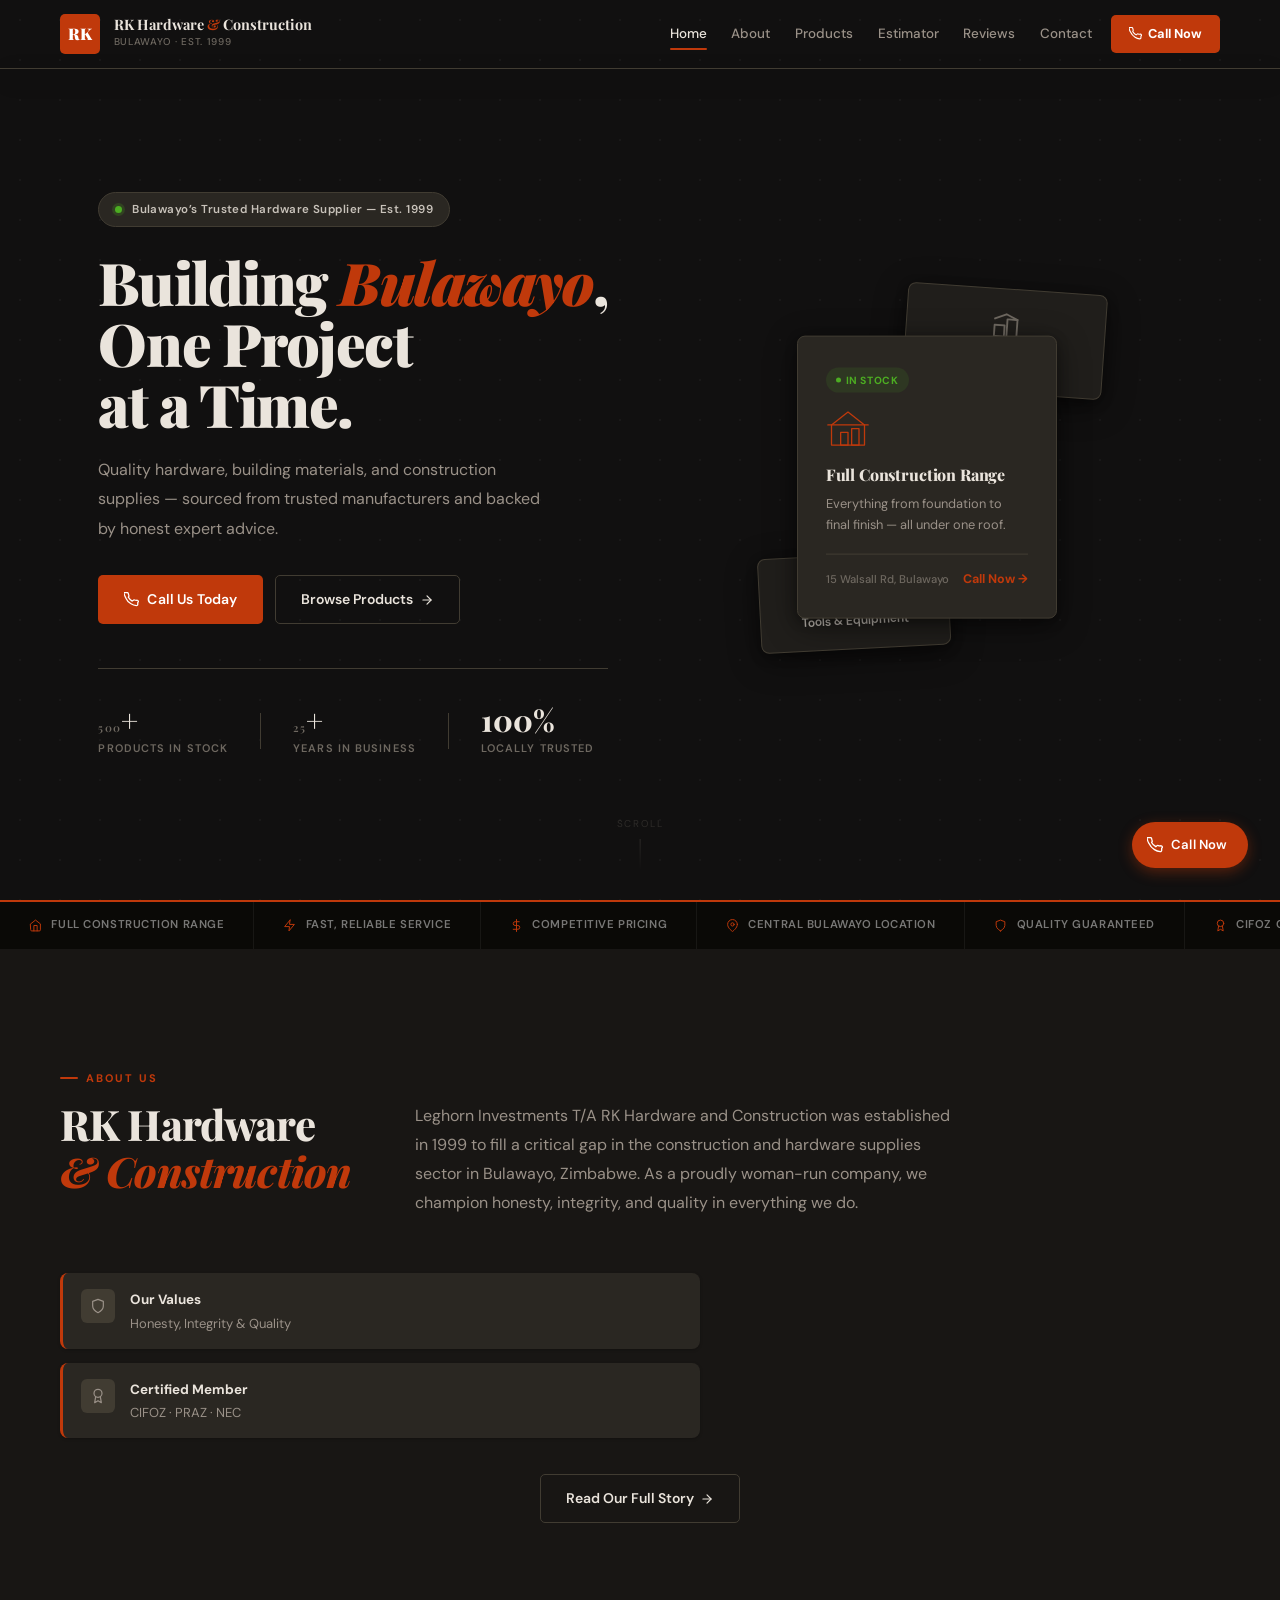
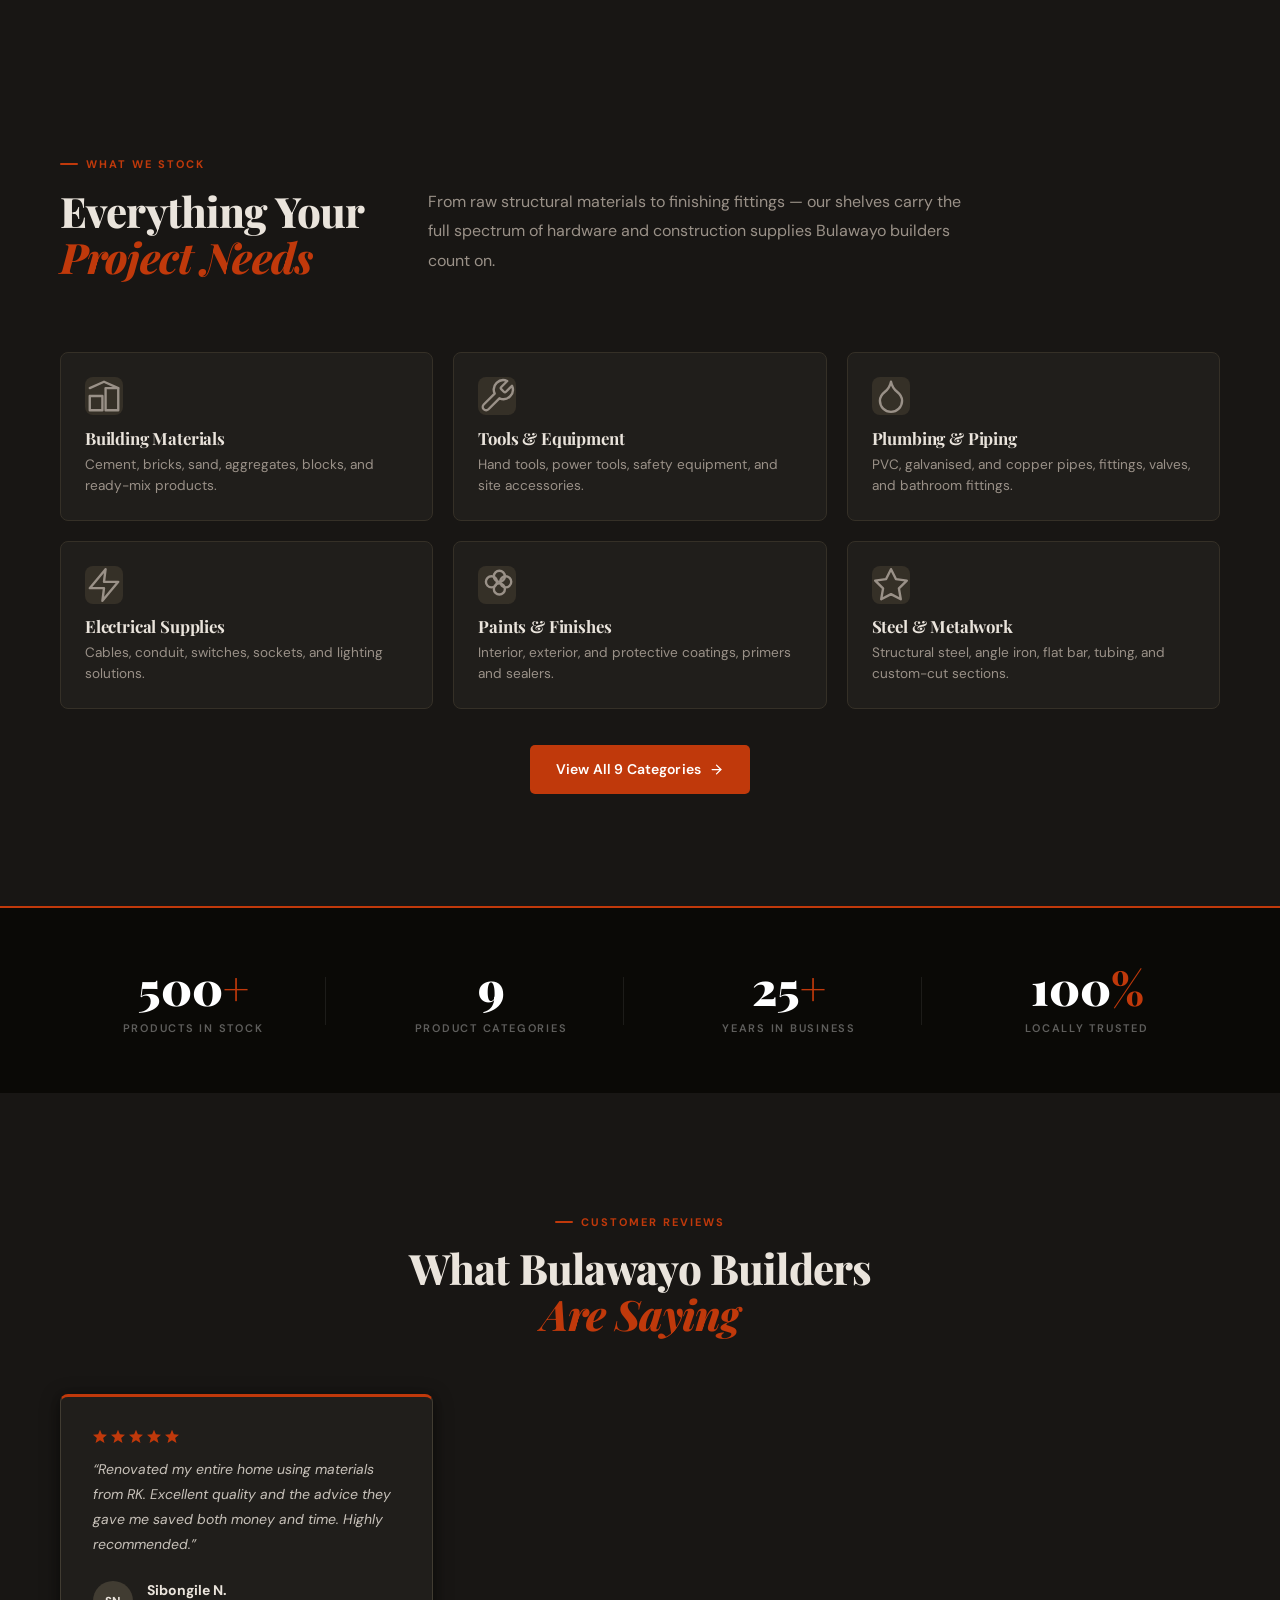
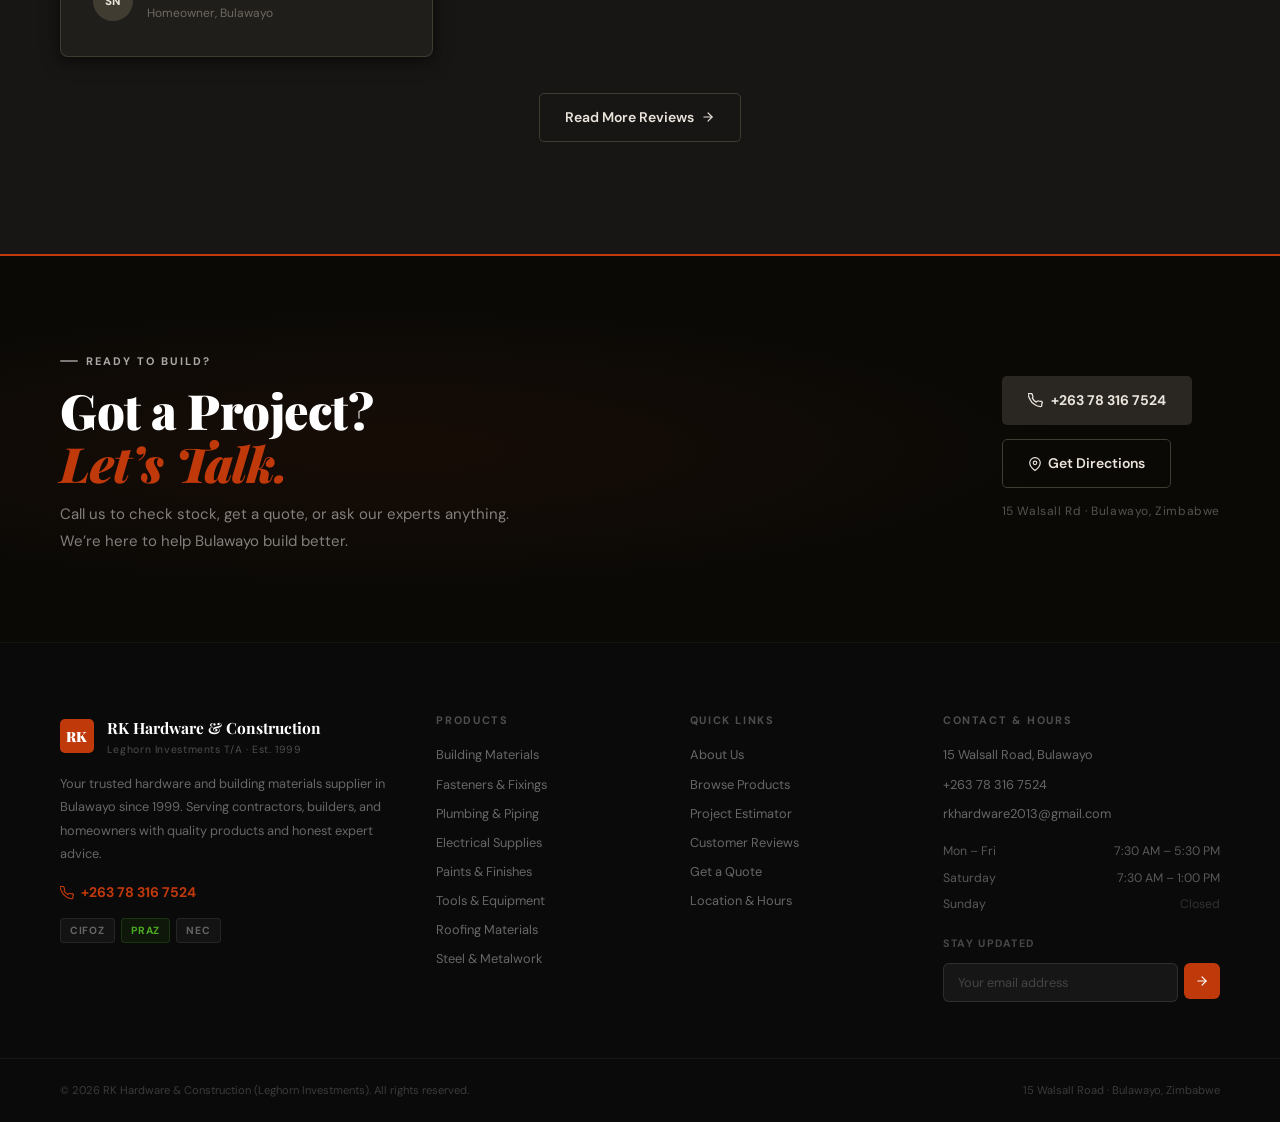
==== commit 2e04f8bd: "Add files via upload" ====
--- a/index.html
+++ b/index.html
@@ -6,7 +6,7 @@
 <title>RK Hardware &amp; Construction | Bulawayo, Zimbabwe</title>
 <meta name="description" content="RK Hardware &amp; Construction — Bulawayo's trusted hardware and building materials supplier since 1999. 500+ products, expert advice, competitive pricing.">
 <meta name="keywords" content="hardware store Bulawayo, building materials Zimbabwe, construction supplies Bulawayo, cement Bulawayo, hardware shop Zimbabwe, RK Hardware, Leghorn Investments, tools Bulawayo">
-<link rel="canonical" href="https://rkhardware.co.zw/index.html">
+<link rel="canonical" href="https://rkhardwareconstruction.co.zw/index.html">
 <meta name="robots" content="index, follow">
 <meta name="theme-color" content="#0A0906">
 
@@ -14,8 +14,8 @@
 <meta property="og:title" content="RK Hardware &amp; Construction | Bulawayo, Zimbabwe">
 <meta property="og:description" content="Bulawayo's trusted hardware and building materials supplier since 1999. 500+ products in stock, expert advice, competitive pricing.">
 <meta property="og:type" content="website">
-<meta property="og:url" content="https://rkhardware.co.zw/index.html">
-<meta property="og:image" content="https://rkhardware.co.zw/og-image.jpg">
+<meta property="og:url" content="https://rkhardwareconstruction.co.zw/index.html">
+<meta property="og:image" content="https://rkhardwareconstruction.co.zw/og-image.jpg">
 <meta property="og:image:width" content="1200">
 <meta property="og:image:height" content="630">
 <meta property="og:locale" content="en_ZW">
@@ -25,7 +25,7 @@
 <meta name="twitter:card" content="summary_large_image">
 <meta name="twitter:title" content="RK Hardware &amp; Construction | Bulawayo, Zimbabwe">
 <meta name="twitter:description" content="Bulawayo's trusted hardware and building materials supplier since 1999.">
-<meta name="twitter:image" content="https://rkhardware.co.zw/og-image.jpg">
+<meta name="twitter:image" content="https://rkhardwareconstruction.co.zw/og-image.jpg">
 
 <!-- Geo -->
 <meta name="geo.region" content="ZW-BU">
@@ -50,9 +50,9 @@
   "@type": "HomeAndConstructionBusiness",
   "name": "RK Hardware & Construction",
   "alternateName": "Leghorn Investments T/A RK Hardware & Construction",
-  "url": "https://rkhardware.co.zw/index.html",
-  "logo": "https://rkhardware.co.zw/apple-touch-icon.png",
-  "image": "https://rkhardware.co.zw/og-image.jpg",
+  "url": "https://rkhardwareconstruction.co.zw/index.html",
+  "logo": "https://rkhardwareconstruction.co.zw/apple-touch-icon.png",
+  "image": "https://rkhardwareconstruction.co.zw/og-image.jpg",
   "telephone": "+263783167524",
   "email": "rkhardware2013@gmail.com",
   "foundingDate": "1999",
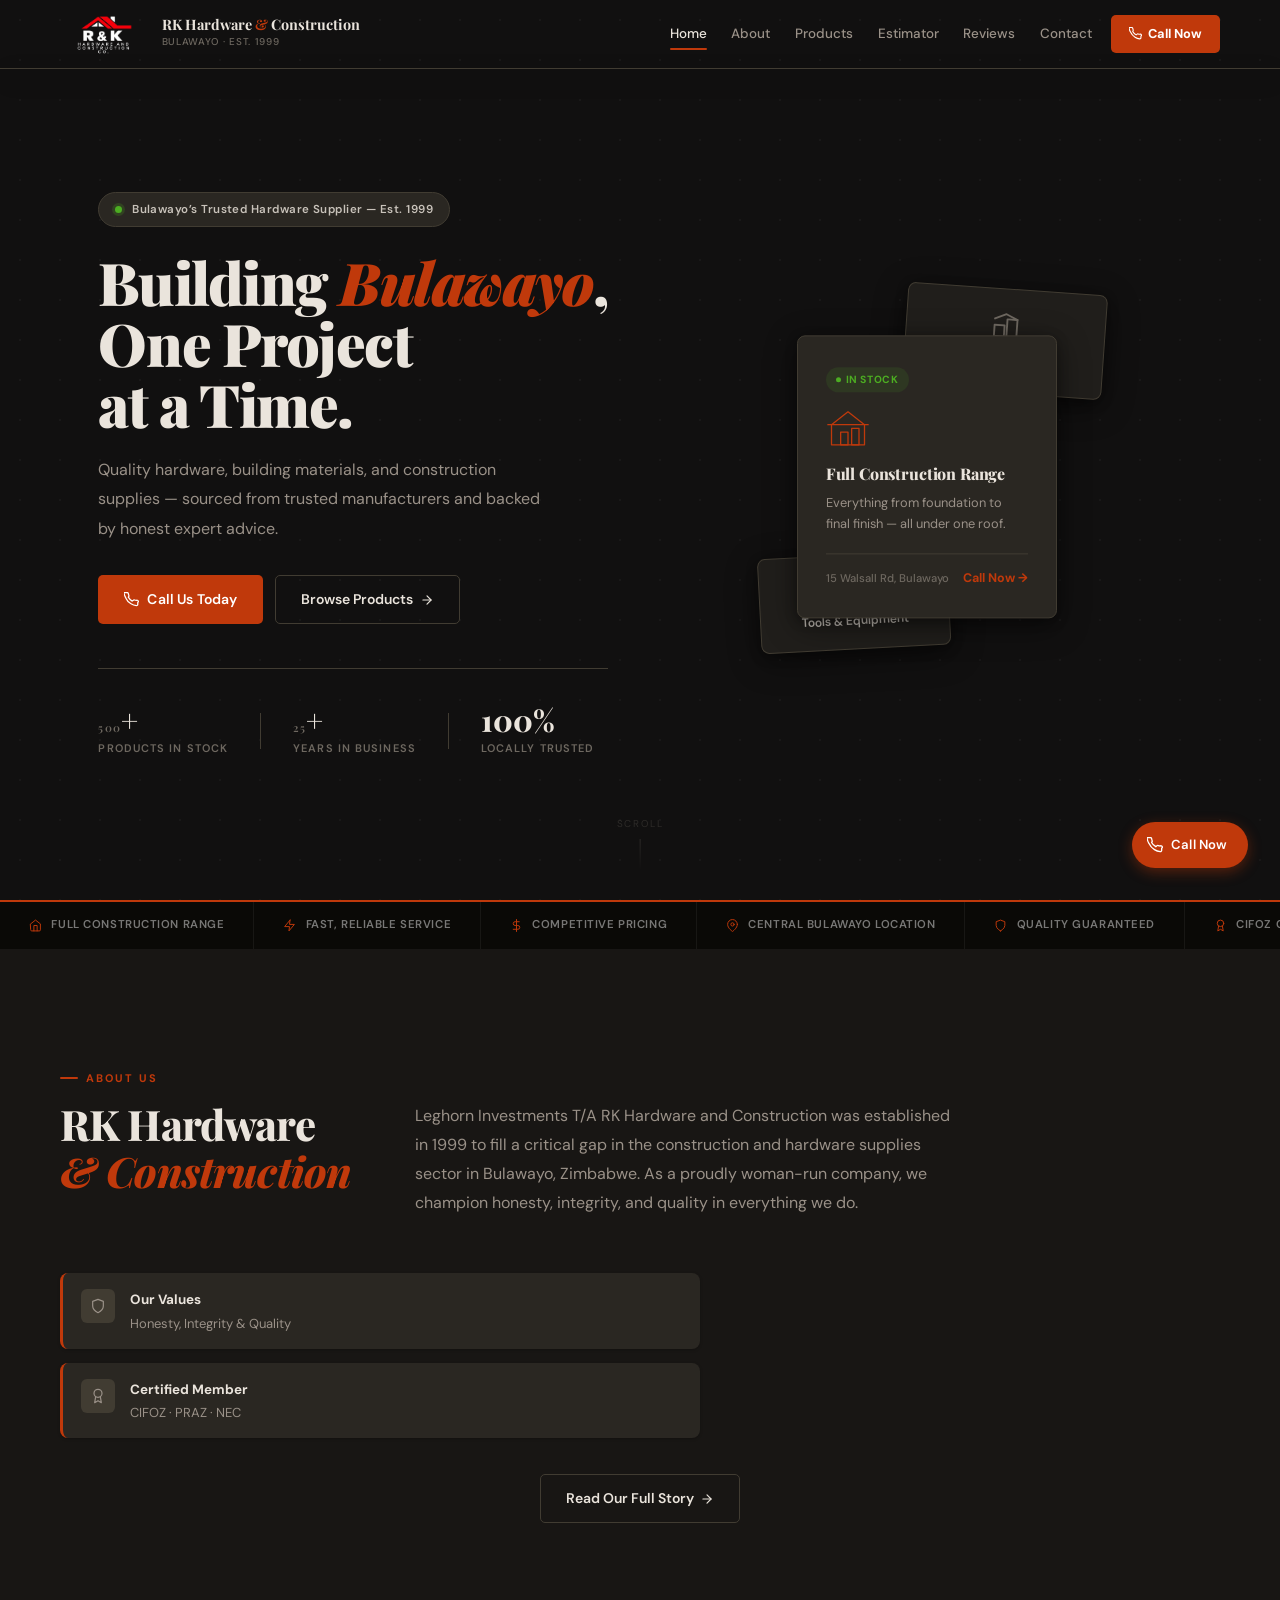
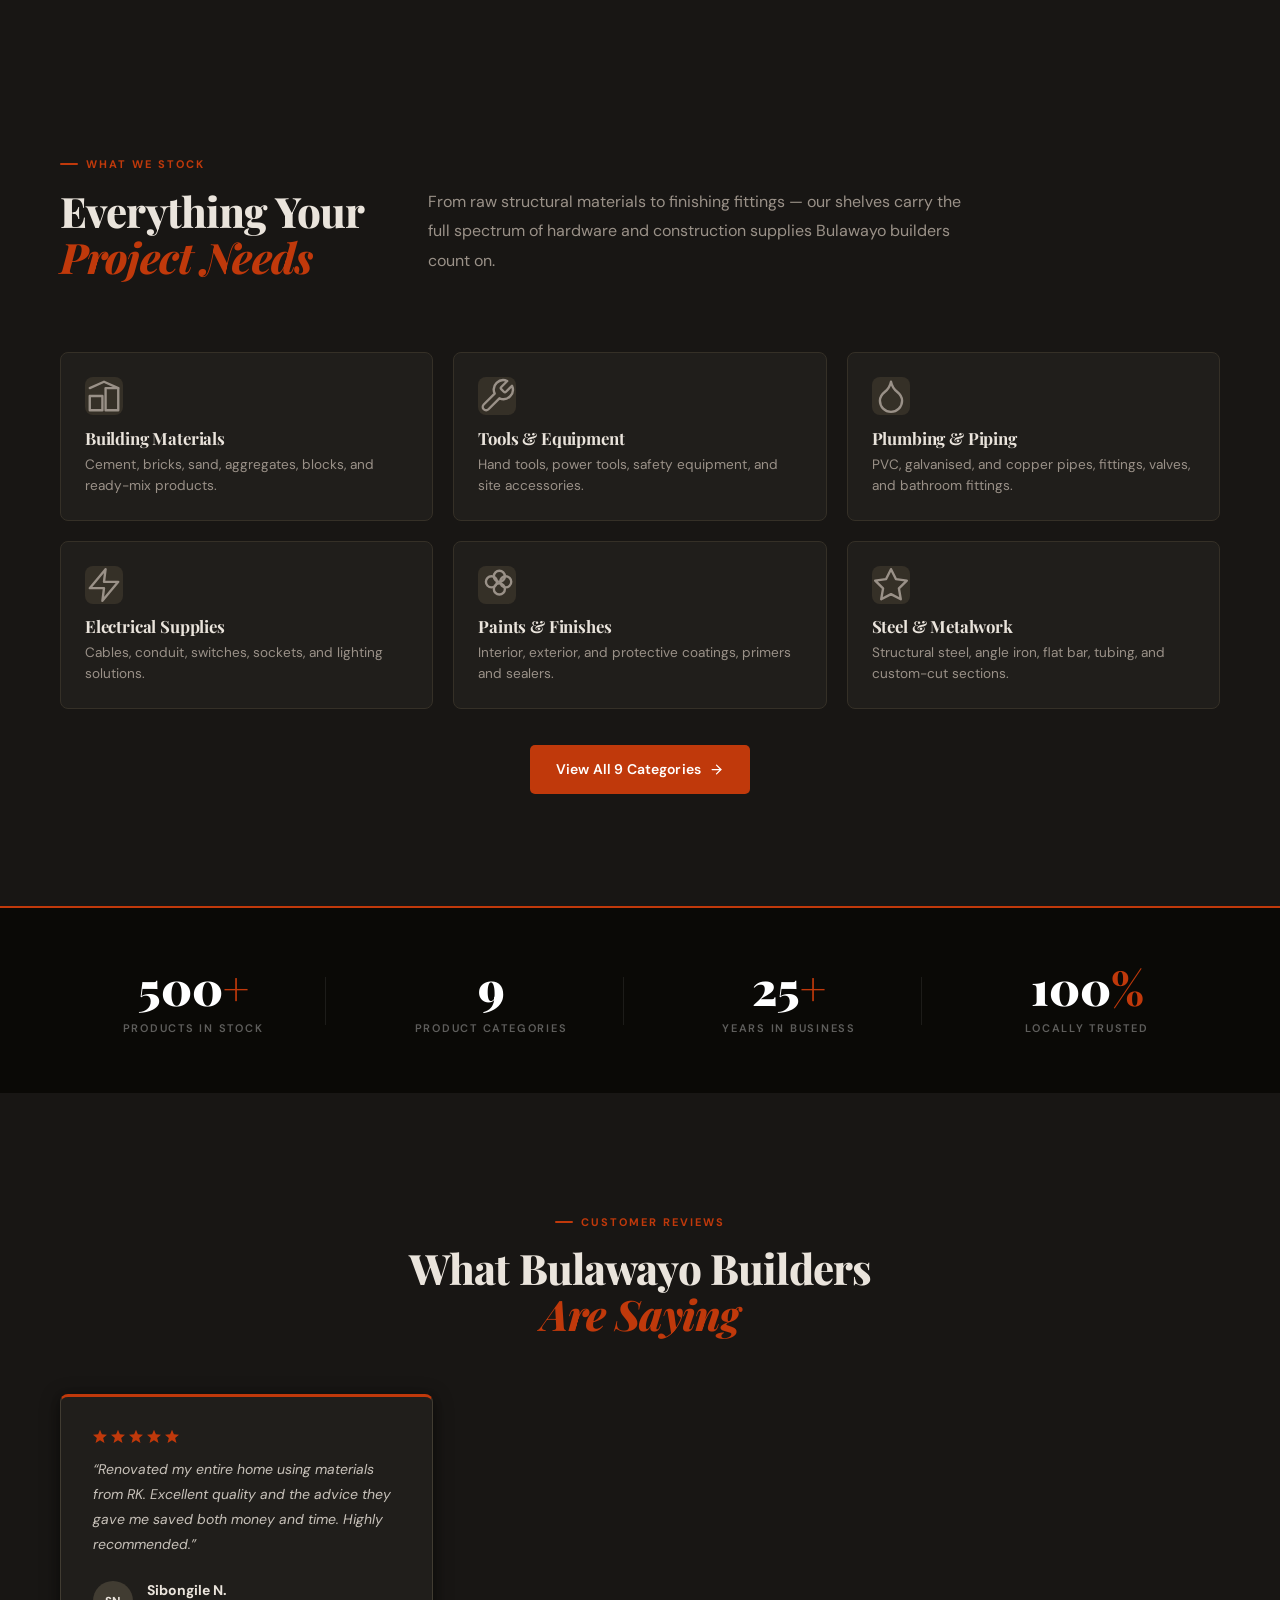
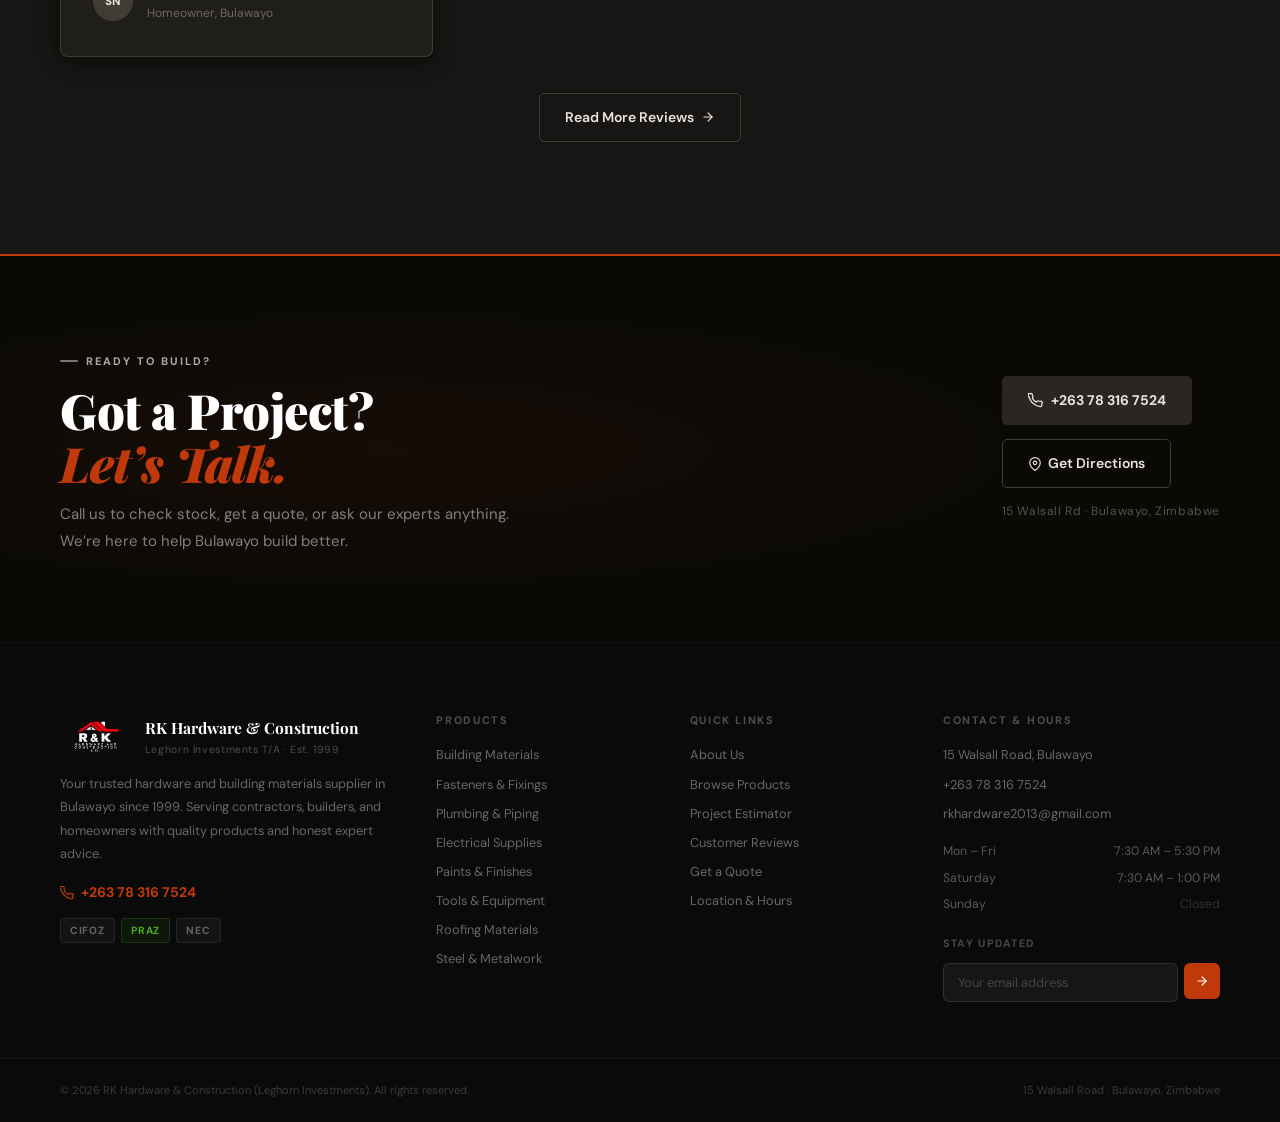
==== commit 39297e63: "Add files via upload" ====
--- a/index.html
+++ b/index.html
@@ -95,7 +95,7 @@
 <nav id="navbar" aria-label="Main navigation">
   <div class="nav-inner">
     <a href="index.html" class="nav-logo">
-      <div class="logo-mark">RK</div>
+      <img src="logo.png" alt="RK Hardware & Construction logo" class="logo-mark-img">
       <div class="logo-words">
         <span class="logo-name">RK Hardware <em>&amp;</em> Construction</span>
         <span class="logo-sub">Bulawayo &middot; Est. 1999</span>
@@ -399,7 +399,7 @@
   <div class="container footer-grid">
     <div class="footer-brand">
       <div class="footer-logo">
-        <div class="logo-mark sm">RK</div>
+        <img src="logo.png" alt="RK Hardware & Construction logo" class="logo-mark-img sm">
         <div>
           <div class="footer-name">RK Hardware &amp; Construction</div>
           <div class="footer-sub">Leghorn Investments T/A &middot; Est. 1999</div>
--- a/styles.css
+++ b/styles.css
@@ -529,3 +529,7 @@
 
 @media(max-width:900px){.mini-products-grid{grid-template-columns:1fr 1fr}}
 @media(max-width:600px){.mini-products-grid{grid-template-columns:1fr}}
+
+/* Real logo image */
+.logo-mark-img{height:44px;width:auto;flex-shrink:0;display:block}
+.logo-mark-img.sm{height:36px}
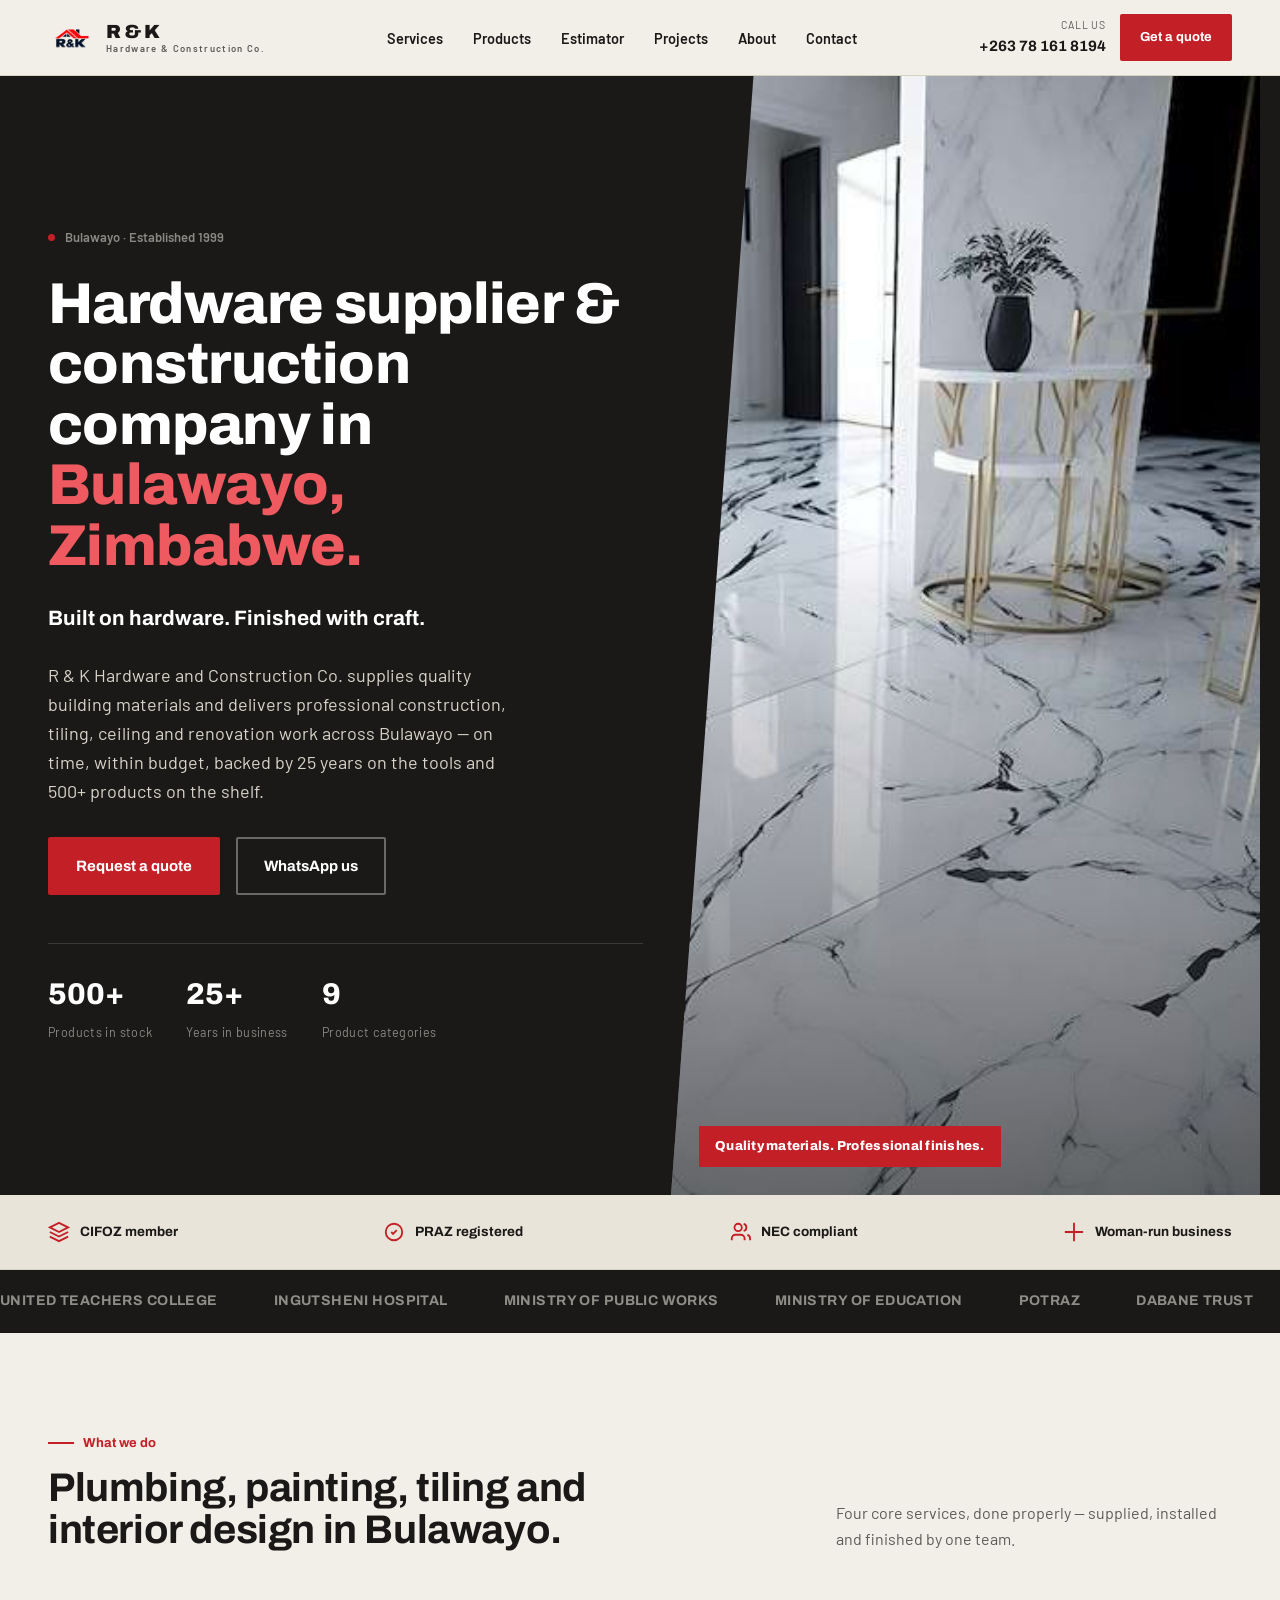
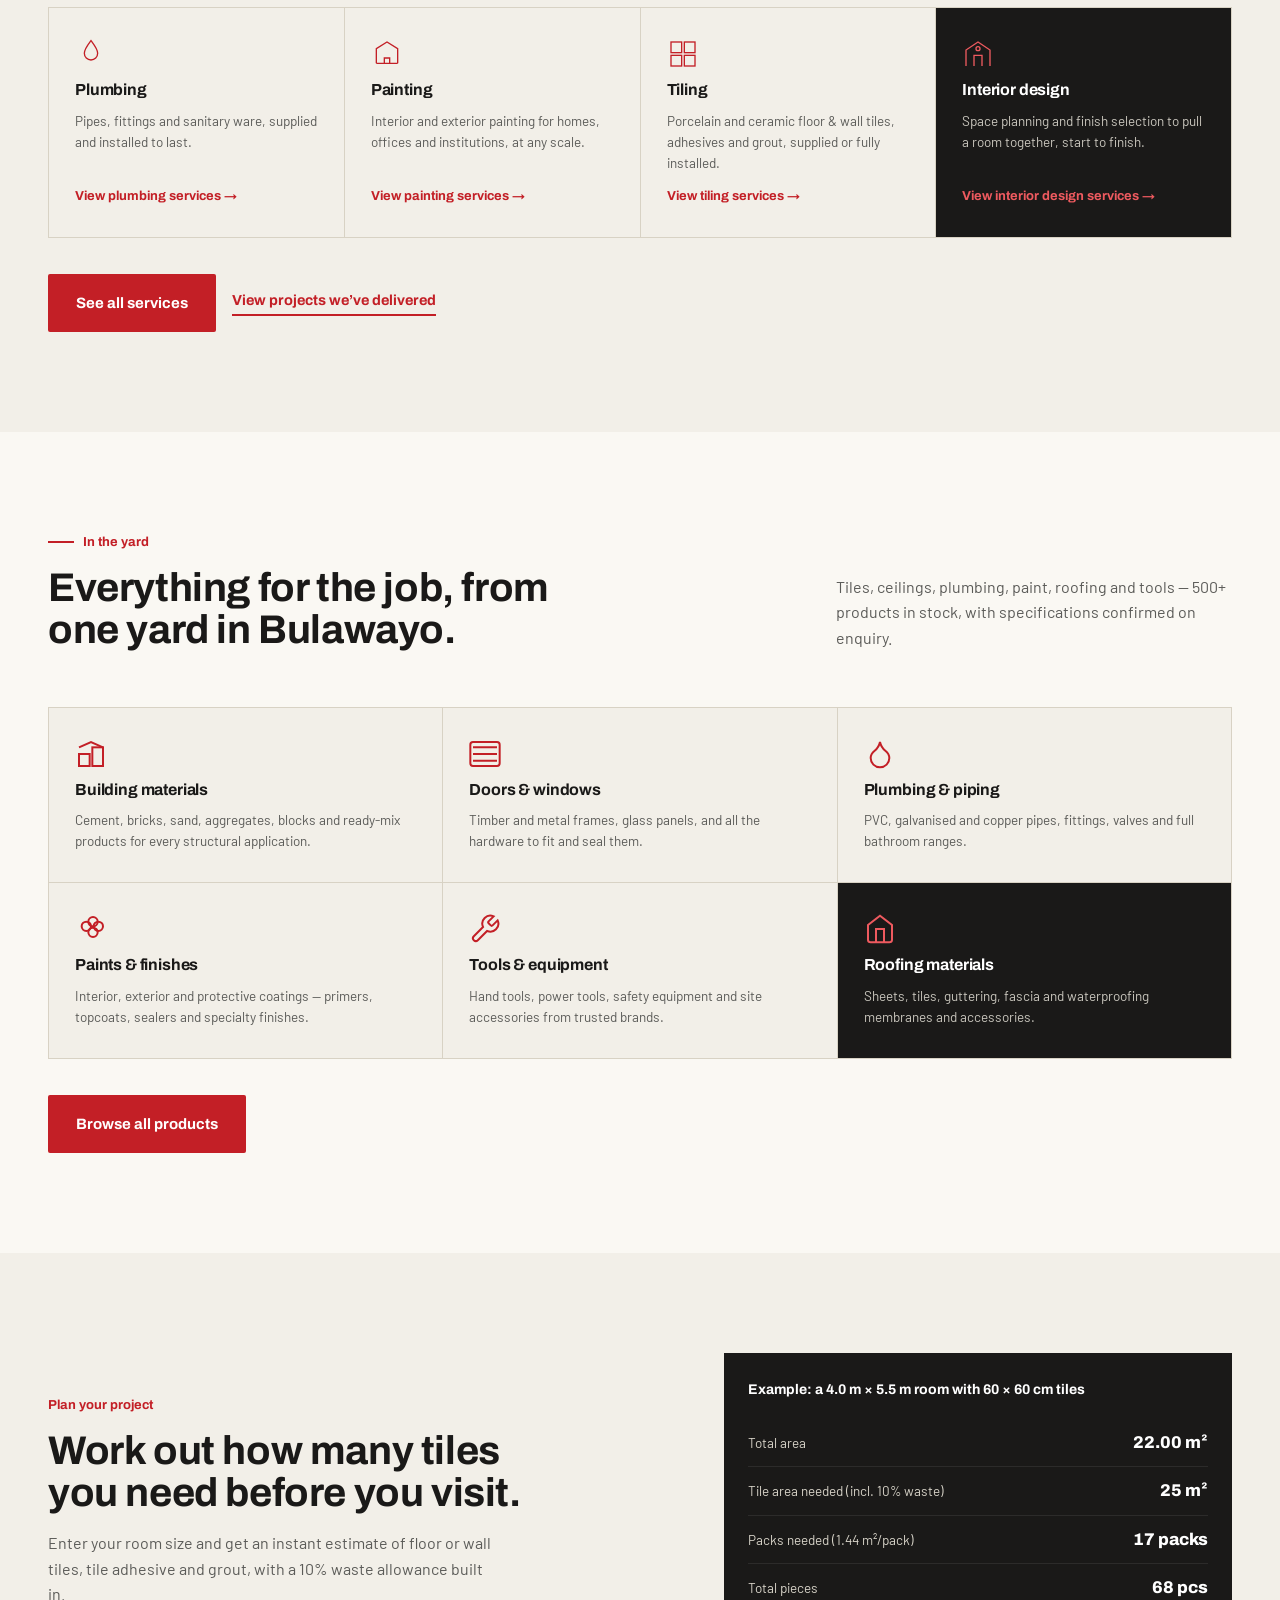
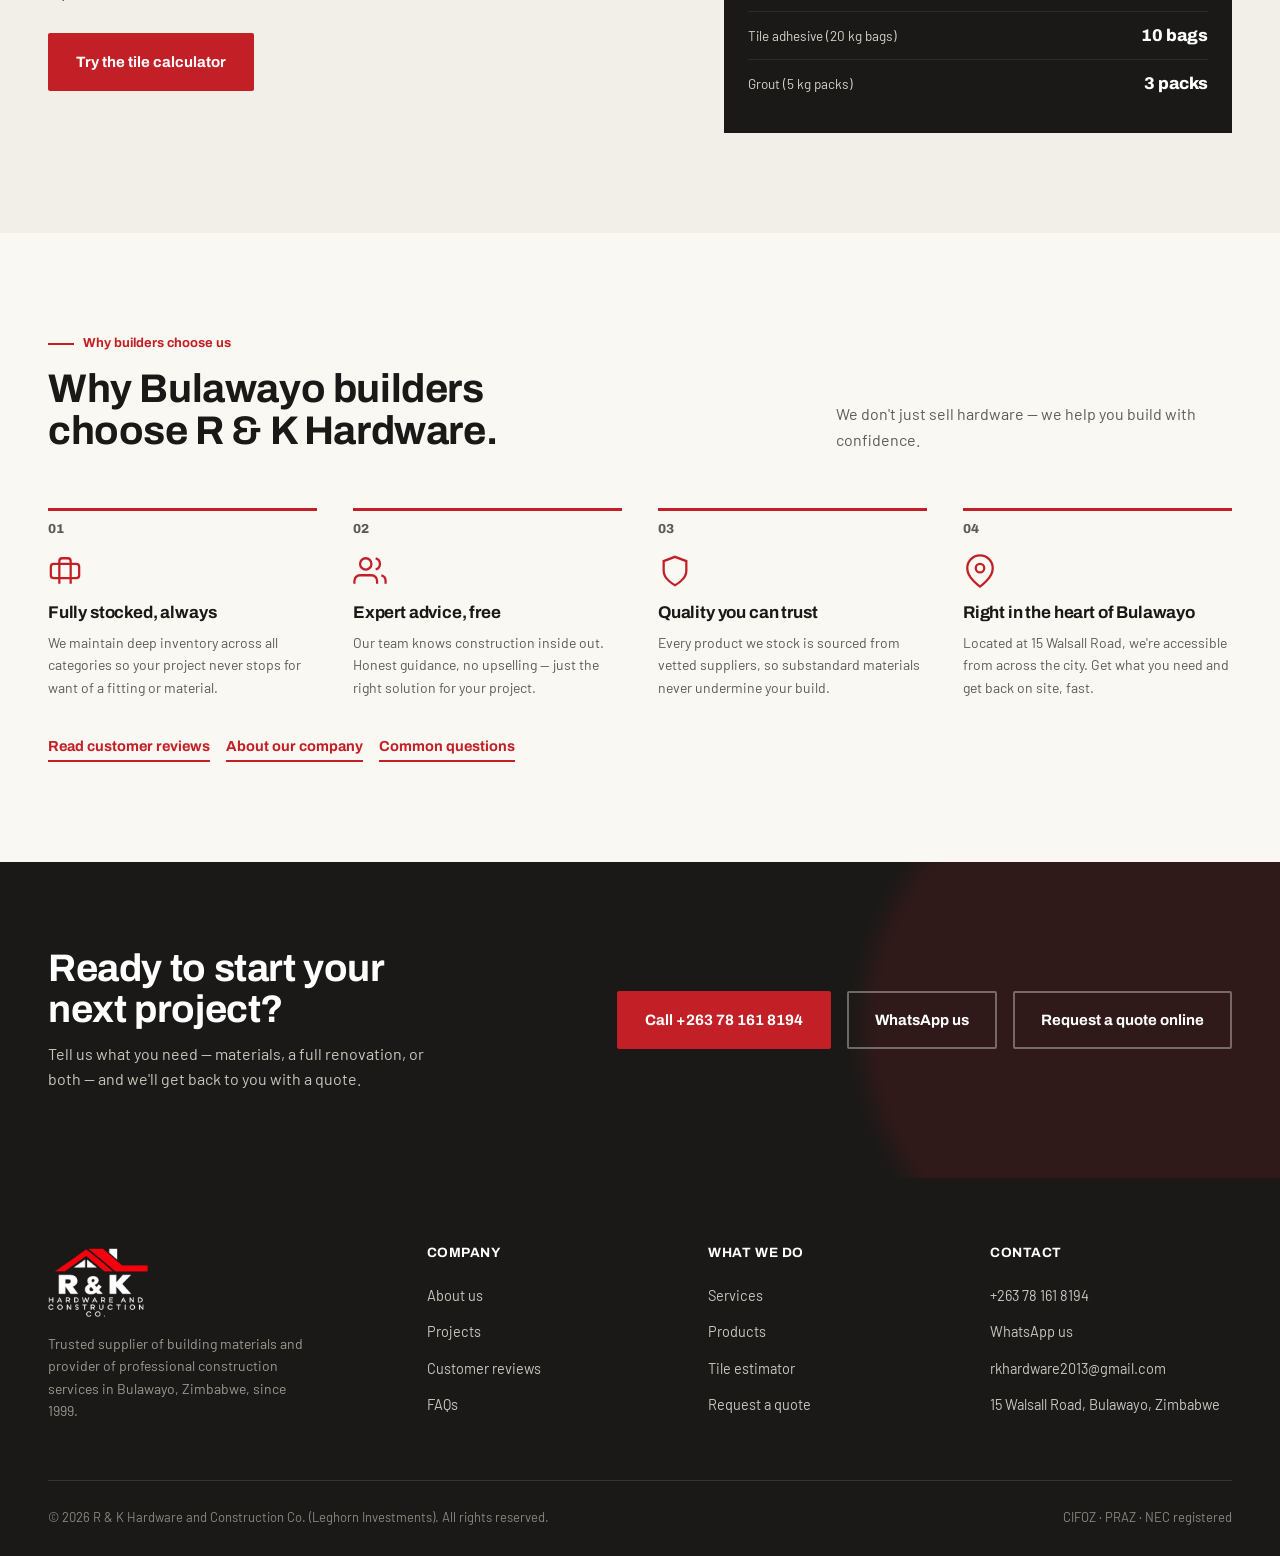
==== commit 5ece5bd7: "Add files via upload" ====
--- a/index.html
+++ b/index.html
@@ -3,465 +3,218 @@
 <head>
 <meta charset="UTF-8">
 <meta name="viewport" content="width=device-width, initial-scale=1.0">
-<title>RK Hardware &amp; Construction | Bulawayo, Zimbabwe</title>
-<meta name="description" content="RK Hardware &amp; Construction — Bulawayo's trusted hardware and building materials supplier since 1999. 500+ products, expert advice, competitive pricing.">
-<meta name="keywords" content="hardware store Bulawayo, building materials Zimbabwe, construction supplies Bulawayo, cement Bulawayo, hardware shop Zimbabwe, RK Hardware, Leghorn Investments, tools Bulawayo">
-<link rel="canonical" href="https://rkhardwareconstruction.co.zw/index.html">
+<title>Hardware Store &amp; Building Materials | R &amp; K Hardware — Bulawayo, Zimbabwe</title>
+<meta name="description" content="R &amp; K Hardware supplies building materials, tiles, PVC ceilings and plumbing in Bulawayo, Zimbabwe, and builds and renovates. Trusted since 1999.">
+<meta name="keywords" content="hardware store Bulawayo, building materials Bulawayo, construction company Bulawayo, tiles Bulawayo, PVC ceiling Bulawayo, plumbing supplies Zimbabwe, R &amp; K Hardware, Zimbabwe">
 <meta name="robots" content="index, follow">
-<meta name="theme-color" content="#0A0906">
-
-<!-- Open Graph -->
-<meta property="og:title" content="RK Hardware &amp; Construction | Bulawayo, Zimbabwe">
-<meta property="og:description" content="Bulawayo's trusted hardware and building materials supplier since 1999. 500+ products in stock, expert advice, competitive pricing.">
+<link rel="canonical" href="https://yourdomain.com/index.html">
+<meta name="geo.region" content="ZW-BU">
+<meta name="geo.placename" content="Bulawayo">
+<meta name="geo.position" content="-20.17;28.58">
+<meta name="ICBM" content="-20.17, 28.58">
+<meta name="theme-color" content="#1a1918">
+<meta property="og:title" content="Hardware Store &amp; Building Materials | R &amp; K Hardware — Bulawayo, Zimbabwe">
+<meta property="og:description" content="R &amp; K Hardware supplies building materials, tiles, PVC ceilings and plumbing in Bulawayo, Zimbabwe, and builds and renovates. Trusted since 1999.">
 <meta property="og:type" content="website">
-<meta property="og:url" content="https://rkhardwareconstruction.co.zw/index.html">
-<meta property="og:image" content="https://rkhardwareconstruction.co.zw/og-image.jpg">
+<meta property="og:url" content="https://yourdomain.com/index.html">
+<meta property="og:image" content="https://yourdomain.com/images/rk-hardware-bulawayo-og-home.jpg">
 <meta property="og:image:width" content="1200">
 <meta property="og:image:height" content="630">
-<meta property="og:locale" content="en_ZW">
-<meta property="og:site_name" content="RK Hardware &amp; Construction">
-
-<!-- Twitter -->
+<meta property="og:image:alt" content="R &amp; K Hardware and Construction Co. — Home — Bulawayo, Zimbabwe">
+<meta property="og:locale" content="en_GB">
+<meta property="og:site_name" content="R &amp; K Hardware and Construction Co.">
 <meta name="twitter:card" content="summary_large_image">
-<meta name="twitter:title" content="RK Hardware &amp; Construction | Bulawayo, Zimbabwe">
-<meta name="twitter:description" content="Bulawayo's trusted hardware and building materials supplier since 1999.">
-<meta name="twitter:image" content="https://rkhardwareconstruction.co.zw/og-image.jpg">
-
-<!-- Geo -->
-<meta name="geo.region" content="ZW-BU">
-<meta name="geo.placename" content="Bulawayo">
-<meta name="geo.position" content="-20.1655;28.5761">
-<meta name="ICBM" content="-20.1655, 28.5761">
-
-<!-- Favicons -->
+<meta name="twitter:title" content="Hardware Store &amp; Building Materials | R &amp; K Hardware — Bulawayo, Zimbabwe">
+<meta name="twitter:description" content="R &amp; K Hardware supplies building materials, tiles, PVC ceilings and plumbing in Bulawayo, Zimbabwe, and builds and renovates. Trusted since 1999.">
+<meta name="twitter:image" content="https://yourdomain.com/images/rk-hardware-bulawayo-og-home.jpg">
+<meta name="twitter:image:alt" content="R &amp; K Hardware and Construction Co. — Home — Bulawayo, Zimbabwe">
 <link rel="icon" type="image/x-icon" href="favicon.ico">
 <link rel="icon" type="image/png" sizes="16x16" href="favicon-16.png">
 <link rel="icon" type="image/png" sizes="32x32" href="favicon-32.png">
 <link rel="apple-touch-icon" sizes="180x180" href="apple-touch-icon.png">
-
 <link rel="preconnect" href="https://fonts.googleapis.com">
 <link rel="preconnect" href="https://fonts.gstatic.com" crossorigin>
-<link href="https://fonts.googleapis.com/css2?family=Playfair+Display:ital,wght@0,700;0,800;0,900;1,700&family=DM+Sans:opsz,wght@9..40,400;9..40,500;9..40,600;9..40,700&display=swap" rel="stylesheet">
+<link rel="preload" as="image" href="images/porcelain-floor-tiling-bulawayo.jpg" fetchpriority="high">
+<link href="https://fonts.googleapis.com/css2?family=Archivo:wght@500;700;800;900&family=Barlow:ital,wght@0,400;0,500;0,600;0,700;1,400&display=swap" rel="stylesheet">
 <link rel="stylesheet" href="styles.css">
-
-<script type="application/ld+json">
-{
-  "@context": "https://schema.org",
-  "@type": "HomeAndConstructionBusiness",
-  "name": "RK Hardware & Construction",
-  "alternateName": "Leghorn Investments T/A RK Hardware & Construction",
-  "url": "https://rkhardwareconstruction.co.zw/index.html",
-  "logo": "https://rkhardwareconstruction.co.zw/apple-touch-icon.png",
-  "image": "https://rkhardwareconstruction.co.zw/og-image.jpg",
-  "telephone": "+263783167524",
-  "email": "rkhardware2013@gmail.com",
-  "foundingDate": "1999",
-  "priceRange": "$$",
-  "address": {
-    "@type": "PostalAddress",
-    "streetAddress": "15 Walsall Road",
-    "addressLocality": "Bulawayo",
-    "addressCountry": "ZW"
-  },
-  "geo": {
-    "@type": "GeoCoordinates",
-    "latitude": -20.1655,
-    "longitude": 28.5761
-  },
-  "hasMap": "https://www.google.com/maps/search/15+Walsall+Rd+Bulawayo+Zimbabwe",
-  "areaServed": ["Bulawayo", "Zimbabwe"],
-  "openingHoursSpecification": [
-    { "@type": "OpeningHoursSpecification", "dayOfWeek": ["Monday","Tuesday","Wednesday","Thursday","Friday"], "opens": "07:30", "closes": "17:30" },
-    { "@type": "OpeningHoursSpecification", "dayOfWeek": "Saturday", "opens": "07:30", "closes": "13:00" }
-  ],
-  "sameAs": []
-}
-</script>
+<script>document.documentElement.className+=' js'</script>
+<script type="application/ld+json">{"@context":"https://schema.org","@graph":[{"@type":["HardwareStore","HomeAndConstructionBusiness"],"@id":"https://yourdomain.com/#business","name":"R & K Hardware and Construction Co.","alternateName":"R & K Hardware","legalName":"Leghorn Investments","url":"https://yourdomain.com/","logo":"https://yourdomain.com/images/rk-hardware-logo-512.png","image":["https://yourdomain.com/images/rk-hardware-bulawayo-og-home.jpg","https://yourdomain.com/images/porcelain-floor-tiles-marble-effect-bulawayo.jpg","https://yourdomain.com/images/pvc-gypsum-ceiling-cove-lighting-bulawayo.jpg"],"description":"Hardware supplier and construction company in Bulawayo, Zimbabwe: building materials, tiles, PVC ceilings, plumbing, painting, tiling and renovations since 1999.","telephone":"+263781618194","email":"rkhardware2013@gmail.com","foundingDate":"1999","address":{"@type":"PostalAddress","streetAddress":"15 Walsall Road","addressLocality":"Bulawayo","addressRegion":"Bulawayo Province","addressCountry":"ZW"},"geo":{"@type":"GeoCoordinates","latitude":-20.17,"longitude":28.58},"hasMap":"https://www.google.com/maps/search/?api=1&query=15%20Walsall%20Road%2C%20Bulawayo%2C%20Zimbabwe","areaServed":[{"@type":"City","name":"Bulawayo"},{"@type":"Country","name":"Zimbabwe"}],"openingHoursSpecification":[{"@type":"OpeningHoursSpecification","dayOfWeek":["Monday","Tuesday","Wednesday","Thursday","Friday"],"opens":"07:30","closes":"17:30"},{"@type":"OpeningHoursSpecification","dayOfWeek":"Saturday","opens":"07:30","closes":"13:00"}],"priceRange":"$$","contactPoint":{"@type":"ContactPoint","telephone":"+263781618194","contactType":"customer service","areaServed":"ZW","availableLanguage":"English"}},{"@type":"WebSite","@id":"https://yourdomain.com/#website","url":"https://yourdomain.com/","name":"R & K Hardware and Construction Co.","inLanguage":"en","publisher":{"@id":"https://yourdomain.com/#business"}},{"@type":"WebPage","@id":"https://yourdomain.com/index.html#webpage","url":"https://yourdomain.com/index.html","name":"Hardware Store & Building Materials | R & K Hardware — Bulawayo, Zimbabwe","description":"R & K Hardware supplies building materials, tiles, PVC ceilings and plumbing in Bulawayo, Zimbabwe, and builds and renovates. Trusted since 1999.","inLanguage":"en","isPartOf":{"@id":"https://yourdomain.com/#website"},"about":{"@id":"https://yourdomain.com/#business"},"primaryImageOfPage":{"@type":"ImageObject","url":"https://yourdomain.com/images/rk-hardware-bulawayo-og-home.jpg","width":1200,"height":630}}]}</script>
 </head>
 <body>
-
-<a href="#main" class="skip-link">Skip to main content</a>
-
-<!-- SCROLL PROGRESS -->
-<div class="scroll-progress" id="scrollProgress" aria-hidden="true"></div>
-
-<!-- FLOATING CALL BUTTON -->
-<a href="tel:+263783167524" class="float-btn" id="floatBtn" aria-label="Call RK Hardware">
-  <svg viewBox="0 0 24 24" fill="none" stroke="currentColor" stroke-width="2" stroke-linecap="round" stroke-linejoin="round" aria-hidden="true"><path d="M22 16.92v3a2 2 0 01-2.18 2 19.79 19.79 0 01-8.63-3.07A19.5 19.5 0 013.07 9.81a19.79 19.79 0 01-3.07-8.68A2 2 0 012 .9h3a2 2 0 012 1.72c.127.96.361 1.903.7 2.81a2 2 0 01-.45 2.11L6.91 8.27a16 16 0 006.29 6.29l1.63-1.34a2 2 0 012.11-.45c.907.339 1.85.573 2.81.7A2 2 0 0122 16.92z"/></svg>
-  <span>Call Now</span>
-</a>
-
-<!-- NAV -->
-<nav id="navbar" aria-label="Main navigation">
-  <div class="nav-inner">
-    <a href="index.html" class="nav-logo">
-      <img src="logo.png" alt="RK Hardware & Construction logo" class="logo-mark-img">
-      <div class="logo-words">
-        <span class="logo-name">RK Hardware <em>&amp;</em> Construction</span>
-        <span class="logo-sub">Bulawayo &middot; Est. 1999</span>
-      </div>
+<a class="skip-link" href="#main-content">Skip to main content</a>
+<header>
+  <div class="nav">
+    <a href="index.html" class="brand" aria-label="R &amp; K Hardware and Construction Co. — home">
+      <img src="images/rk-hardware-logo-roof-mark.png" class="brand-mark" alt="R &amp; K Hardware logo — roof mark" width="200" height="57">
+      <span class="brand-word">R&nbsp;&amp;&nbsp;K<span>Hardware &amp; Construction Co.</span></span>
     </a>
-    <div class="nav-links" role="list">
-      <a href="index.html" class="nav-link active">Home</a>
-      <a href="about.html" class="nav-link">About</a>
-      <a href="products.html" class="nav-link">Products</a>
-      <a href="estimator.html" class="nav-link">Estimator</a>
-      <a href="testimonials.html" class="nav-link">Reviews</a>
-      <a href="contact.html" class="nav-link">Contact</a>
-      <a href="tel:+263783167524" class="nav-call">
-        <svg viewBox="0 0 24 24" fill="none" stroke="currentColor" stroke-width="2" stroke-linecap="round" stroke-linejoin="round" aria-hidden="true"><path d="M22 16.92v3a2 2 0 01-2.18 2 19.79 19.79 0 01-8.63-3.07A19.5 19.5 0 013.07 9.81a19.79 19.79 0 01-3.07-8.68A2 2 0 012 .9h3a2 2 0 012 1.72c.127.96.361 1.903.7 2.81a2 2 0 01-.45 2.11L6.91 8.27a16 16 0 006.29 6.29l1.63-1.34a2 2 0 012.11-.45c.907.339 1.85.573 2.81.7A2 2 0 0122 16.92z"/></svg>
-        Call Now
-      </a>
-    </div>
-    <button class="hamburger" id="hamburger" aria-label="Open menu" aria-expanded="false">
+    <button class="menu-btn" id="menuBtn" type="button" aria-label="Toggle navigation menu" aria-expanded="false" aria-controls="navLinks">
       <span></span><span></span><span></span>
     </button>
-  </div>
-  <!-- Mobile menu -->
-  <div class="mobile-menu" id="mobileMenu">
-    <a href="index.html" class="mob-link active">Home</a>
-    <a href="about.html" class="mob-link">About</a>
-    <a href="products.html" class="mob-link">Products</a>
-    <a href="estimator.html" class="mob-link">Estimator</a>
-    <a href="testimonials.html" class="mob-link">Reviews</a>
-    <a href="contact.html" class="mob-link">Contact</a>
-    <a href="tel:+263783167524" class="mob-call">
-      <svg viewBox="0 0 24 24" fill="none" stroke="currentColor" stroke-width="2" stroke-linecap="round" stroke-linejoin="round" aria-hidden="true"><path d="M22 16.92v3a2 2 0 01-2.18 2 19.79 19.79 0 01-8.63-3.07A19.5 19.5 0 013.07 9.81a19.79 19.79 0 01-3.07-8.68A2 2 0 012 .9h3a2 2 0 012 1.72c.127.96.361 1.903.7 2.81a2 2 0 01-.45 2.11L6.91 8.27a16 16 0 006.29 6.29l1.63-1.34a2 2 0 012.11-.45c.907.339 1.85.573 2.81.7A2 2 0 0122 16.92z"/></svg>
-      +263 78 316 7524
-    </a>
-  </div>
-</nav>
-
-<main id="main">
-
-<!-- ════════════════════════════
-     HERO
-════════════════════════════ -->
-<section class="hero" id="home">
-  <div class="hero-grid" aria-hidden="true"></div>
-  <div class="container hero-body">
-    <div class="hero-left">
-      <div class="hero-badge reveal">
-        <span class="badge-pulse" aria-hidden="true"></span>
-        Bulawayo&rsquo;s Trusted Hardware Supplier &mdash; Est. 1999
-      </div>
-      <h1 class="hero-title reveal d1">
-        Building <em>Bulawayo</em>,<br>One Project<br>at a Time.
-      </h1>
-      <p class="hero-desc reveal d2">
-        Quality hardware, building materials, and construction supplies &mdash; sourced from trusted manufacturers and backed by honest expert advice.
-      </p>
-      <div class="hero-btns reveal d3">
-        <a href="tel:+263783167524" class="btn-red">
-          <svg viewBox="0 0 24 24" fill="none" stroke="currentColor" stroke-width="2" stroke-linecap="round" stroke-linejoin="round" aria-hidden="true"><path d="M22 16.92v3a2 2 0 01-2.18 2 19.79 19.79 0 01-8.63-3.07A19.5 19.5 0 013.07 9.81a19.79 19.79 0 01-3.07-8.68A2 2 0 012 .9h3a2 2 0 012 1.72c.127.96.361 1.903.7 2.81a2 2 0 01-.45 2.11L6.91 8.27a16 16 0 006.29 6.29l1.63-1.34a2 2 0 012.11-.45c.907.339 1.85.573 2.81.7A2 2 0 0122 16.92z"/></svg>
-          Call Us Today
-        </a>
-        <a href="products.html" class="btn-ghost">
-          Browse Products
-          <svg viewBox="0 0 24 24" fill="none" stroke="currentColor" stroke-width="2" stroke-linecap="round" stroke-linejoin="round" aria-hidden="true"><line x1="5" y1="12" x2="19" y2="12"/><polyline points="12 5 19 12 12 19"/></svg>
-        </a>
-      </div>
-      <div class="hero-stats reveal d4">
-        <div class="hstat">
-          <strong><span data-target="500">0</span>+</strong>
-          <span>Products In Stock</span>
-        </div>
-        <div class="hstat-div"></div>
-        <div class="hstat">
-          <strong><span data-target="25">0</span>+</strong>
-          <span>Years in Business</span>
-        </div>
-        <div class="hstat-div"></div>
-        <div class="hstat">
-          <strong>100%</strong>
-          <span>Locally Trusted</span>
-        </div>
-      </div>
-    </div>
-    <div class="hero-right reveal d2" aria-hidden="true">
-      <div class="card-stack">
-        <div class="card card-back">
-          <div class="card-ico">
-            <svg viewBox="0 0 24 24" fill="none" stroke="currentColor" stroke-width="1.5" stroke-linecap="round" stroke-linejoin="round"><rect x="3" y="12" width="8" height="9"/><rect x="13" y="7" width="8" height="14"/><path d="M3 7l9-4 9 4"/></svg>
-          </div>
-          <span>Building Materials</span>
-        </div>
-        <div class="card card-mid">
-          <div class="card-ico">
-            <svg viewBox="0 0 24 24" fill="none" stroke="currentColor" stroke-width="1.5" stroke-linecap="round" stroke-linejoin="round"><path d="M14.7 6.3a1 1 0 000 1.4l1.6 1.6a1 1 0 001.4 0l3.77-3.77a6 6 0 01-7.94 7.94l-6.91 6.91a2.12 2.12 0 01-3-3l6.91-6.91a6 6 0 017.94-7.94z"/></svg>
-          </div>
-          <span>Tools &amp; Equipment</span>
-        </div>
-        <div class="card card-front" id="hcFront">
-          <div class="card-tag">In Stock</div>
-          <div class="card-hero-ico">
-            <svg viewBox="0 0 48 48" fill="none" stroke="currentColor" stroke-width="1.4" stroke-linecap="round" stroke-linejoin="round"><path d="M6 42V20L24 6l18 14v22H6z"/><rect x="16" y="28" width="8" height="14"/><rect x="28" y="24" width="8" height="18"/><line x1="2" y1="20" x2="46" y2="20"/></svg>
-          </div>
-          <h3>Full Construction Range</h3>
-          <p>Everything from foundation to final finish &mdash; all under one roof.</p>
-          <div class="card-foot">
-            <span>15 Walsall Rd, Bulawayo</span>
-            <a href="tel:+263783167524">Call Now &rarr;</a>
-          </div>
-        </div>
-      </div>
-    </div>
-  </div>
-  <div class="hero-scroll" aria-hidden="true">
-    <span>Scroll</span>
-    <div class="scroll-bar"></div>
-  </div>
-</section>
-
-<!-- TICKER -->
-<div class="ticker" aria-hidden="true">
-  <div class="ticker-track">
-    <div class="ticker-row">
-      <span><svg viewBox="0 0 24 24" fill="none" stroke="currentColor" stroke-width="1.8" stroke-linecap="round" stroke-linejoin="round"><path d="M3 9l9-7 9 7v11a2 2 0 01-2 2H5a2 2 0 01-2-2z"/><polyline points="9 22 9 12 15 12 15 22"/></svg>Full Construction Range</span>
-      <span><svg viewBox="0 0 24 24" fill="none" stroke="currentColor" stroke-width="1.8" stroke-linecap="round" stroke-linejoin="round"><polygon points="13 2 3 14 12 14 11 22 21 10 12 10 13 2"/></svg>Fast, Reliable Service</span>
-      <span><svg viewBox="0 0 24 24" fill="none" stroke="currentColor" stroke-width="1.8" stroke-linecap="round" stroke-linejoin="round"><line x1="12" y1="1" x2="12" y2="23"/><path d="M17 5H9.5a3.5 3.5 0 000 7h5a3.5 3.5 0 010 7H6"/></svg>Competitive Pricing</span>
-      <span><svg viewBox="0 0 24 24" fill="none" stroke="currentColor" stroke-width="1.8" stroke-linecap="round" stroke-linejoin="round"><path d="M21 10c0 7-9 13-9 13s-9-6-9-13a9 9 0 0118 0z"/><circle cx="12" cy="10" r="3"/></svg>Central Bulawayo Location</span>
-      <span><svg viewBox="0 0 24 24" fill="none" stroke="currentColor" stroke-width="1.8" stroke-linecap="round" stroke-linejoin="round"><path d="M12 22s8-4 8-10V5l-8-3-8 3v7c0 6 8 10 8 10z"/></svg>Quality Guaranteed</span>
-      <span><svg viewBox="0 0 24 24" fill="none" stroke="currentColor" stroke-width="1.8" stroke-linecap="round" stroke-linejoin="round"><circle cx="12" cy="8" r="6"/><path d="M15.477 12.89L17 22l-5-3-5 3 1.523-9.11"/></svg>CIFOZ Certified Member</span>
-      <span><svg viewBox="0 0 24 24" fill="none" stroke="currentColor" stroke-width="1.8" stroke-linecap="round" stroke-linejoin="round"><path d="M17 21v-2a4 4 0 00-4-4H5a4 4 0 00-4 4v2"/><circle cx="9" cy="7" r="4"/></svg>Expert Advice &mdash; Free</span>
-      <span><svg viewBox="0 0 24 24" fill="none" stroke="currentColor" stroke-width="1.8" stroke-linecap="round" stroke-linejoin="round"><rect x="1" y="4" width="22" height="16" rx="2"/><line x1="1" y1="10" x2="23" y2="10"/></svg>PRAZ Registered</span>
-      <!-- duplicate -->
-      <span><svg viewBox="0 0 24 24" fill="none" stroke="currentColor" stroke-width="1.8" stroke-linecap="round" stroke-linejoin="round"><path d="M3 9l9-7 9 7v11a2 2 0 01-2 2H5a2 2 0 01-2-2z"/><polyline points="9 22 9 12 15 12 15 22"/></svg>Full Construction Range</span>
-      <span><svg viewBox="0 0 24 24" fill="none" stroke="currentColor" stroke-width="1.8" stroke-linecap="round" stroke-linejoin="round"><polygon points="13 2 3 14 12 14 11 22 21 10 12 10 13 2"/></svg>Fast, Reliable Service</span>
-      <span><svg viewBox="0 0 24 24" fill="none" stroke="currentColor" stroke-width="1.8" stroke-linecap="round" stroke-linejoin="round"><line x1="12" y1="1" x2="12" y2="23"/><path d="M17 5H9.5a3.5 3.5 0 000 7h5a3.5 3.5 0 010 7H6"/></svg>Competitive Pricing</span>
-      <span><svg viewBox="0 0 24 24" fill="none" stroke="currentColor" stroke-width="1.8" stroke-linecap="round" stroke-linejoin="round"><path d="M21 10c0 7-9 13-9 13s-9-6-9-13a9 9 0 0118 0z"/><circle cx="12" cy="10" r="3"/></svg>Central Bulawayo Location</span>
-      <span><svg viewBox="0 0 24 24" fill="none" stroke="currentColor" stroke-width="1.8" stroke-linecap="round" stroke-linejoin="round"><path d="M12 22s8-4 8-10V5l-8-3-8 3v7c0 6 8 10 8 10z"/></svg>Quality Guaranteed</span>
-      <span><svg viewBox="0 0 24 24" fill="none" stroke="currentColor" stroke-width="1.8" stroke-linecap="round" stroke-linejoin="round"><circle cx="12" cy="8" r="6"/><path d="M15.477 12.89L17 22l-5-3-5 3 1.523-9.11"/></svg>CIFOZ Certified Member</span>
-      <span><svg viewBox="0 0 24 24" fill="none" stroke="currentColor" stroke-width="1.8" stroke-linecap="round" stroke-linejoin="round"><path d="M17 21v-2a4 4 0 00-4-4H5a4 4 0 00-4 4v2"/><circle cx="9" cy="7" r="4"/></svg>Expert Advice &mdash; Free</span>
-      <span><svg viewBox="0 0 24 24" fill="none" stroke="currentColor" stroke-width="1.8" stroke-linecap="round" stroke-linejoin="round"><rect x="1" y="4" width="22" height="16" rx="2"/><line x1="1" y1="10" x2="23" y2="10"/></svg>PRAZ Registered</span>
-    </div>
-  </div>
-</div>
-
-<!-- ════════════════════════════
-     ABOUT TEASER
-════════════════════════════ -->
-<section class="section" id="about-teaser">
-  <div class="container">
-    <div class="sec-header two-col">
+    <nav class="links" id="navLinks" aria-label="Main navigation">
+      <ul role="list"><li><a href="services.html">Services</a></li><li><a href="products.html">Products</a></li><li><a href="estimator.html">Estimator</a></li><li><a href="projects.html">Projects</a></li><li><a href="about.html">About</a></li><li><a href="contact.html">Contact</a></li></ul>
+    </nav>
+    <div class="nav-cta">
+      <a class="nav-phone" href="tel:+263781618194"><small>Call us</small><strong>+263 78 161 8194</strong></a>
+      <a href="contact.html" class="btn btn-primary btn-sm">Get a quote</a>
+    </div>
+  </div>
+</header>
+<main id="main-content">
+
+  <section class="hero">
+    <div class="hero-grid">
+      <div class="hero-copy">
+        <div class="eyebrow-mark"><span class="dot"></span>Bulawayo &middot; Established 1999</div>
+        <h1>Hardware supplier &amp; construction company in <em>Bulawayo, Zimbabwe.</em></h1>
+        <p class="hero-tagline">Built on hardware. Finished with craft.</p>
+        <p class="lead">R &amp; K Hardware and Construction Co. supplies quality building materials and delivers professional construction, tiling, ceiling and renovation work across Bulawayo — on time, within budget, backed by 25 years on the tools and 500+ products on the shelf.</p>
+        <div class="hero-ctas">
+          <a href="contact.html" class="btn btn-primary">Request a quote</a>
+          <a href="https://wa.me/263781618194?text=Hi%20R%20%26%20K%2C%20I%20would%20like%20to%20make%20an%20enquiry." class="btn btn-ghost-dark" target="_blank" rel="noopener">WhatsApp us</a>
+        </div>
+        <div class="hero-stats">
+          <div><strong>500+</strong><span>Products in stock</span></div>
+          <div><strong>25+</strong><span>Years in business</span></div>
+          <div><strong>9</strong><span>Product categories</span></div>
+        </div>
+      </div>
+      <div class="hero-visual">
+        <img src="images/porcelain-floor-tiling-bulawayo.jpg" alt="Polished porcelain floor tiling installed by R &amp; K Hardware and Construction in Bulawayo" width="322" height="612" fetchpriority="high">
+        <div class="tag">Quality materials. Professional finishes.</div>
+      </div>
+    </div>
+  </section>
+
+  <div class="trust">
+    <div class="wrap">
+      <div class="trust-item"><svg viewBox="0 0 24 24" fill="none" stroke="currentColor" stroke-width="2" aria-hidden="true"><path d="M12 2 2 7l10 5 10-5-10-5Z"/><path d="M2 17l10 5 10-5M2 12l10 5 10-5"/></svg><span>CIFOZ member</span></div>
+      <div class="trust-item"><svg viewBox="0 0 24 24" fill="none" stroke="currentColor" stroke-width="2" aria-hidden="true"><path d="M9 12l2 2 4-4"/><circle cx="12" cy="12" r="9"/></svg><span>PRAZ registered</span></div>
+      <div class="trust-item"><svg viewBox="0 0 24 24" fill="none" stroke="currentColor" stroke-width="2" aria-hidden="true"><path d="M17 21v-2a4 4 0 0 0-4-4H7a4 4 0 0 0-4 4v2"/><circle cx="10" cy="7" r="4"/><path d="M23 21v-2a4 4 0 0 0-3-3.87"/><path d="M16 3.13a4 4 0 0 1 0 7.75"/></svg><span>NEC compliant</span></div>
+      <div class="trust-item"><svg viewBox="0 0 24 24" fill="none" stroke="currentColor" stroke-width="2" aria-hidden="true"><path d="M12 2v20M2 12h20"/></svg><span>Woman-run business</span></div>
+    </div>
+  </div>
+  <div class="client-row" role="group" aria-label="Selected clients">
+    <div class="track">
+      <span>United Teachers College</span><span>Ingutsheni Hospital</span><span>Ministry of Public Works</span><span>Ministry of Education</span><span>POTRAZ</span><span>Dabane Trust</span>
+      <span aria-hidden="true">United Teachers College</span><span aria-hidden="true">Ingutsheni Hospital</span><span aria-hidden="true">Ministry of Public Works</span><span aria-hidden="true">Ministry of Education</span><span aria-hidden="true">POTRAZ</span><span aria-hidden="true">Dabane Trust</span>
+    </div>
+  </div>
+
+  <section class="sec">
+    <div class="wrap">
+      <div class="sec-head reveal">
+        <div>
+          <div class="kicker">What we do</div>
+          <h2>Plumbing, painting, tiling and interior design in Bulawayo.</h2>
+        </div>
+        <p>Four core services, done properly — supplied, installed and finished by one team.</p>
+      </div>
+      <div class="category-grid cols-4 reveal">
+        <a class="cat-card" href="services.html"><svg class="icon" viewBox="0 0 48 48" fill="none" stroke="currentColor" stroke-width="2" aria-hidden="true"><path d="M24 4c6 8 10 13 10 19a10 10 0 0 1-20 0c0-6 4-11 10-19Z"/></svg><h3 class="cat-title">Plumbing</h3><p>Pipes, fittings and sanitary ware, supplied and installed to last.</p><span class="card-link">View plumbing services &rarr;</span></a><a class="cat-card" href="services.html"><svg class="icon" viewBox="0 0 48 48" fill="none" stroke="currentColor" stroke-width="2" aria-hidden="true"><path d="M8 38V16l16-10 16 10v22"/><path d="M8 38h32M20 38v-8h8v8"/></svg><h3 class="cat-title">Painting</h3><p>Interior and exterior painting for homes, offices and institutions, at any scale.</p><span class="card-link">View painting services &rarr;</span></a><a class="cat-card" href="services.html"><svg class="icon" viewBox="0 0 48 48" fill="none" stroke="currentColor" stroke-width="2" aria-hidden="true"><rect x="6" y="6" width="16" height="16"/><rect x="26" y="6" width="16" height="16"/><rect x="6" y="26" width="16" height="16"/><rect x="26" y="26" width="16" height="16"/></svg><h3 class="cat-title">Tiling</h3><p>Porcelain and ceramic floor & wall tiles, adhesives and grout, supplied or fully installed.</p><span class="card-link">View tiling services &rarr;</span></a><a class="cat-card cat-card-dark" href="services.html"><svg class="icon" viewBox="0 0 48 48" fill="none" stroke="currentColor" stroke-width="2" aria-hidden="true"><path d="M6 42V18l18-12 18 12v24"/><path d="M18 42V26h12v16"/><circle cx="24" cy="16" r="3"/></svg><h3 class="cat-title">Interior design</h3><p>Space planning and finish selection to pull a room together, start to finish.</p><span class="card-link">View interior design services &rarr;</span></a>
+      </div>
+      <div class="more-row"><a class="btn btn-primary" href="services.html">See all services</a><a class="text-link" href="projects.html">View projects we&rsquo;ve delivered</a></div>
+    </div>
+  </section>
+
+  <section class="sec sec-alt">
+    <div class="wrap">
+      <div class="sec-head reveal">
+        <div>
+          <div class="kicker">In the yard</div>
+          <h2>Everything for the job, from one yard in Bulawayo.</h2>
+        </div>
+        <p>Tiles, ceilings, plumbing, paint, roofing and tools — 500+ products in stock, with specifications confirmed on enquiry.</p>
+      </div>
+      <div class="category-grid reveal">
+        <a class="cat-card" href="products.html"><svg class="icon" viewBox="0 0 24 24" fill="none" stroke="currentColor" stroke-width="1.5" aria-hidden="true"><rect x="3" y="12" width="8" height="9"/><rect x="13" y="7" width="8" height="14"/><path d="M3 7l9-4 9 4"/></svg><h3 class="cat-title">Building materials</h3><p>Cement, bricks, sand, aggregates, blocks and ready-mix products for every structural application.</p></a><a class="cat-card" href="products.html"><svg class="icon" viewBox="0 0 24 24" fill="none" stroke="currentColor" stroke-width="1.5" aria-hidden="true"><rect x="1" y="3" width="22" height="18" rx="2"/><path d="M3 7h18M3 12h18M3 17h18"/></svg><h3 class="cat-title">Doors &amp; windows</h3><p>Timber and metal frames, glass panels, and all the hardware to fit and seal them.</p></a><a class="cat-card" href="products.html"><svg class="icon" viewBox="0 0 24 24" fill="none" stroke="currentColor" stroke-width="1.5" aria-hidden="true"><path d="M12 22a7 7 0 007-7c0-2-1-3.9-3-5.5s-3.5-4-4-6.5c-.5 2.5-2 4.9-4 6.5C6 11.1 5 13 5 15a7 7 0 007 7z"/></svg><h3 class="cat-title">Plumbing &amp; piping</h3><p>PVC, galvanised and copper pipes, fittings, valves and full bathroom ranges.</p></a><a class="cat-card" href="products.html"><svg class="icon" viewBox="0 0 24 24" fill="none" stroke="currentColor" stroke-width="1.5" aria-hidden="true"><circle cx="13.5" cy="6.5" r="3.5"/><circle cx="8.5" cy="10" r="3.5"/><circle cx="17.5" cy="10" r="3.5"/><circle cx="13.5" cy="14.5" r="3.5"/></svg><h3 class="cat-title">Paints &amp; finishes</h3><p>Interior, exterior and protective coatings — primers, topcoats, sealers and specialty finishes.</p></a><a class="cat-card" href="products.html"><svg class="icon" viewBox="0 0 24 24" fill="none" stroke="currentColor" stroke-width="1.5" aria-hidden="true"><path d="M14.7 6.3a1 1 0 000 1.4l1.6 1.6a1 1 0 001.4 0l3.77-3.77a6 6 0 01-7.94 7.94l-6.91 6.91a2.12 2.12 0 01-3-3l6.91-6.91a6 6 0 017.94-7.94z"/></svg><h3 class="cat-title">Tools &amp; equipment</h3><p>Hand tools, power tools, safety equipment and site accessories from trusted brands.</p></a><a class="cat-card cat-card-dark" href="products.html"><svg class="icon" viewBox="0 0 24 24" fill="none" stroke="currentColor" stroke-width="1.5" aria-hidden="true"><path d="M3 9l9-7 9 7v11a2 2 0 01-2 2H5a2 2 0 01-2-2z"/><polyline points="9 22 9 12 15 12 15 22"/></svg><h3 class="cat-title">Roofing materials</h3><p>Sheets, tiles, guttering, fascia and waterproofing membranes and accessories.</p></a>
+      </div>
+      <div class="more-row"><a class="btn btn-primary" href="products.html">Browse all products</a></div>
+    </div>
+  </section>
+
+  <section class="sec">
+    <div class="wrap promo">
+      <div class="reveal">
+        <div class="kicker" style="font-family:'Archivo',Arial,sans-serif;font-weight:700;font-size:13px;color:var(--red);margin-bottom:14px">Plan your project</div>
+        <h2>Work out how many tiles you need before you visit.</h2>
+        <p>Enter your room size and get an instant estimate of floor or wall tiles, tile adhesive and grout, with a 10% waste allowance built in.</p>
+        <a class="btn btn-primary" href="estimator.html">Try the tile calculator</a>
+      </div>
+      <div class="est-results reveal">
+        <p class="ex-title">Example: a 4.0 m × 5.5 m room with 60 × 60 cm tiles</p>
+        <div class="res-item"><div class="ri-lbl">Total area</div><div class="ri-val">22.00 m²</div></div><div class="res-item"><div class="ri-lbl">Tile area needed (incl. 10% waste)</div><div class="ri-val">25 m²</div></div><div class="res-item"><div class="ri-lbl">Packs needed (1.44 m²/pack)</div><div class="ri-val">17 packs</div></div><div class="res-item"><div class="ri-lbl">Total pieces</div><div class="ri-val">68 pcs</div></div><div class="res-item"><div class="ri-lbl">Tile adhesive (20 kg bags)</div><div class="ri-val">10 bags</div></div><div class="res-item"><div class="ri-lbl">Grout (5 kg packs)</div><div class="ri-val">3 packs</div></div>
+      </div>
+    </div>
+  </section>
+
+  <section class="sec sec-alt">
+    <div class="wrap">
+      <div class="sec-head reveal">
+        <div>
+          <div class="kicker">Why builders choose us</div>
+          <h2>Why Bulawayo builders choose R &amp; K Hardware.</h2>
+        </div>
+        <p>We don't just sell hardware — we help you build with confidence.</p>
+      </div>
+      <div class="why-grid reveal"><div class="why-card"><div class="why-num" aria-hidden="true">01</div><svg class="icon" viewBox="0 0 24 24" fill="none" stroke="currentColor" stroke-width="1.6" aria-hidden="true"><path d="M20 7H4a2 2 0 00-2 2v6a2 2 0 002 2h16a2 2 0 002-2V9a2 2 0 00-2-2z"/><path d="M16 21V5a2 2 0 00-2-2h-4a2 2 0 00-2 2v16"/></svg><h3>Fully stocked, always</h3><p>We maintain deep inventory across all categories so your project never stops for want of a fitting or material.</p></div><div class="why-card"><div class="why-num" aria-hidden="true">02</div><svg class="icon" viewBox="0 0 24 24" fill="none" stroke="currentColor" stroke-width="1.6" aria-hidden="true"><path d="M17 21v-2a4 4 0 00-4-4H5a4 4 0 00-4 4v2"/><circle cx="9" cy="7" r="4"/><path d="M23 21v-2a4 4 0 00-3-3.87"/><path d="M16 3.13a4 4 0 010 7.75"/></svg><h3>Expert advice, free</h3><p>Our team knows construction inside out. Honest guidance, no upselling — just the right solution for your project.</p></div><div class="why-card"><div class="why-num" aria-hidden="true">03</div><svg class="icon" viewBox="0 0 24 24" fill="none" stroke="currentColor" stroke-width="1.6" aria-hidden="true"><path d="M12 22s8-4 8-10V5l-8-3-8 3v7c0 6 8 10 8 10z"/></svg><h3>Quality you can trust</h3><p>Every product we stock is sourced from vetted suppliers, so substandard materials never undermine your build.</p></div><div class="why-card"><div class="why-num" aria-hidden="true">04</div><svg class="icon" viewBox="0 0 24 24" fill="none" stroke="currentColor" stroke-width="1.6" aria-hidden="true"><path d="M21 10c0 7-9 13-9 13s-9-6-9-13a9 9 0 0118 0z"/><circle cx="12" cy="10" r="3"/></svg><h3>Right in the heart of Bulawayo</h3><p>Located at 15 Walsall Road, we're accessible from across the city. Get what you need and get back on site, fast.</p></div></div>
+      <div class="more-row"><a class="text-link" href="testimonials.html">Read customer reviews</a><a class="text-link" href="about.html">About our company</a><a class="text-link" href="faq.html">Common questions</a></div>
+    </div>
+  </section>
+
+  <section class="cta-band">
+    <div class="wrap cta-inner">
       <div>
-        <div class="sec-tag">About Us</div>
-        <h2 class="sec-title">RK Hardware<br><em>&amp; Construction</em></h2>
-      </div>
-      <p class="sec-lead">Leghorn Investments T/A RK Hardware and Construction was established in 1999 to fill a critical gap in the construction and hardware supplies sector in Bulawayo, Zimbabwe. As a proudly woman-run company, we champion honesty, integrity, and quality in everything we do.</p>
-    </div>
-    <div class="about-pills reveal" style="max-width:640px">
-      <div class="pill">
-        <div class="pill-ico" aria-hidden="true"><svg viewBox="0 0 24 24" fill="none" stroke="currentColor" stroke-width="1.8" stroke-linecap="round" stroke-linejoin="round"><path d="M12 22s8-4 8-10V5l-8-3-8 3v7c0 6 8 10 8 10z"/></svg></div>
-        <div><strong>Our Values</strong><span>Honesty, Integrity &amp; Quality</span></div>
-      </div>
-      <div class="pill">
-        <div class="pill-ico" aria-hidden="true"><svg viewBox="0 0 24 24" fill="none" stroke="currentColor" stroke-width="1.8" stroke-linecap="round" stroke-linejoin="round"><circle cx="12" cy="8" r="6"/><path d="M15.477 12.89L17 22l-5-3-5 3 1.523-9.11"/></svg></div>
-        <div><strong>Certified Member</strong><span>CIFOZ &middot; PRAZ &middot; NEC</span></div>
-      </div>
-    </div>
-    <div class="view-all-wrap reveal">
-      <a href="about.html" class="btn-ghost">Read Our Full Story <svg viewBox="0 0 24 24" fill="none" stroke="currentColor" stroke-width="2" stroke-linecap="round" stroke-linejoin="round" aria-hidden="true"><line x1="5" y1="12" x2="19" y2="12"/><polyline points="12 5 19 12 12 19"/></svg></a>
-    </div>
-  </div>
-</section>
-
-<!-- ════════════════════════════
-     PRODUCTS TEASER
-════════════════════════════ -->
-<section class="section" id="products-teaser">
-  <div class="container">
-    <div class="sec-header two-col">
+        <h2>Ready to start your next project?</h2>
+        <p>Tell us what you need — materials, a full renovation, or both — and we'll get back to you with a quote.</p>
+      </div>
+      <div class="cta-actions">
+        <a href="tel:+263781618194" class="btn btn-primary">Call +263 78 161 8194</a>
+        <a href="https://wa.me/263781618194?text=Hi%20R%20%26%20K%2C%20I%20would%20like%20a%20quote%20for%20a%20project." class="btn btn-ghost-dark" target="_blank" rel="noopener">WhatsApp us</a>
+        <a href="contact.html" class="btn btn-ghost-dark">Request a quote online</a>
+      </div>
+    </div>
+  </section>
+</main>
+
+<footer>
+  <div class="wrap">
+    <div class="foot-grid">
+      <div class="foot-brand">
+        <img src="images/rk-hardware-construction-logo-white.png" class="foot-logo-mark" alt="R &amp; K Hardware and Construction Co. logo" width="340" height="212" loading="lazy" decoding="async">
+        <p>Trusted supplier of building materials and provider of professional construction services in Bulawayo, Zimbabwe, since 1999.</p>
+      </div>
+      <nav aria-label="Footer company links">
+        <span class="foot-title">Company</span>
+        <ul role="list">
+          <li><a href="about.html">About us</a></li>
+          <li><a href="projects.html">Projects</a></li>
+          <li><a href="testimonials.html">Customer reviews</a></li>
+          <li><a href="faq.html">FAQs</a></li>
+        </ul>
+      </nav>
+      <nav aria-label="Footer services links">
+        <span class="foot-title">What we do</span>
+        <ul role="list">
+          <li><a href="services.html">Services</a></li>
+          <li><a href="products.html">Products</a></li>
+          <li><a href="estimator.html">Tile estimator</a></li>
+          <li><a href="contact.html">Request a quote</a></li>
+        </ul>
+      </nav>
       <div>
-        <div class="sec-tag">What We Stock</div>
-        <h2 class="sec-title">Everything Your<br><em>Project Needs</em></h2>
-      </div>
-      <p class="sec-lead">From raw structural materials to finishing fittings &mdash; our shelves carry the full spectrum of hardware and construction supplies Bulawayo builders count on.</p>
-    </div>
-    <div class="mini-products-grid">
-      <div class="mini-prod reveal">
-        <div class="prod-ico" aria-hidden="true"><svg viewBox="0 0 24 24" fill="none" stroke="currentColor" stroke-width="1.5" stroke-linecap="round" stroke-linejoin="round"><rect x="3" y="12" width="8" height="9"/><rect x="13" y="7" width="8" height="14"/><path d="M3 7l9-4 9 4"/></svg></div>
-        <h3>Building Materials</h3>
-        <p>Cement, bricks, sand, aggregates, blocks, and ready-mix products.</p>
-      </div>
-      <div class="mini-prod reveal">
-        <div class="prod-ico" aria-hidden="true"><svg viewBox="0 0 24 24" fill="none" stroke="currentColor" stroke-width="1.5" stroke-linecap="round" stroke-linejoin="round"><path d="M14.7 6.3a1 1 0 000 1.4l1.6 1.6a1 1 0 001.4 0l3.77-3.77a6 6 0 01-7.94 7.94l-6.91 6.91a2.12 2.12 0 01-3-3l6.91-6.91a6 6 0 017.94-7.94z"/></svg></div>
-        <h3>Tools &amp; Equipment</h3>
-        <p>Hand tools, power tools, safety equipment, and site accessories.</p>
-      </div>
-      <div class="mini-prod reveal">
-        <div class="prod-ico" aria-hidden="true"><svg viewBox="0 0 24 24" fill="none" stroke="currentColor" stroke-width="1.5" stroke-linecap="round" stroke-linejoin="round"><path d="M12 22a7 7 0 007-7c0-2-1-3.9-3-5.5s-3.5-4-4-6.5c-.5 2.5-2 4.9-4 6.5C6 11.1 5 13 5 15a7 7 0 007 7z"/></svg></div>
-        <h3>Plumbing &amp; Piping</h3>
-        <p>PVC, galvanised, and copper pipes, fittings, valves, and bathroom fittings.</p>
-      </div>
-      <div class="mini-prod reveal">
-        <div class="prod-ico" aria-hidden="true"><svg viewBox="0 0 24 24" fill="none" stroke="currentColor" stroke-width="1.5" stroke-linecap="round" stroke-linejoin="round"><polyline points="13 2 3 14 12 14 11 22 21 10 12 10 13 2"/></svg></div>
-        <h3>Electrical Supplies</h3>
-        <p>Cables, conduit, switches, sockets, and lighting solutions.</p>
-      </div>
-      <div class="mini-prod reveal">
-        <div class="prod-ico" aria-hidden="true"><svg viewBox="0 0 24 24" fill="none" stroke="currentColor" stroke-width="1.5" stroke-linecap="round" stroke-linejoin="round"><circle cx="13.5" cy="6.5" r="3.5"/><circle cx="8.5" cy="10" r="3.5"/><circle cx="17.5" cy="10" r="3.5"/><circle cx="13.5" cy="14.5" r="3.5"/></svg></div>
-        <h3>Paints &amp; Finishes</h3>
-        <p>Interior, exterior, and protective coatings, primers and sealers.</p>
-      </div>
-      <div class="mini-prod reveal">
-        <div class="prod-ico" aria-hidden="true"><svg viewBox="0 0 24 24" fill="none" stroke="currentColor" stroke-width="1.5" stroke-linecap="round" stroke-linejoin="round"><polygon points="12 2 15.09 8.26 22 9.27 17 14.14 18.18 21.02 12 17.77 5.82 21.02 7 14.14 2 9.27 8.91 8.26 12 2"/></svg></div>
-        <h3>Steel &amp; Metalwork</h3>
-        <p>Structural steel, angle iron, flat bar, tubing, and custom-cut sections.</p>
-      </div>
-    </div>
-    <div class="view-all-wrap reveal">
-      <a href="products.html" class="btn-red">View All 9 Categories <svg viewBox="0 0 24 24" fill="none" stroke="currentColor" stroke-width="2" stroke-linecap="round" stroke-linejoin="round" aria-hidden="true"><line x1="5" y1="12" x2="19" y2="12"/><polyline points="12 5 19 12 12 19"/></svg></a>
-    </div>
-  </div>
-</section>
-
-<!-- NUMBERS -->
-<div class="numbers-band">
-  <div class="container numbers-row">
-    <div class="num-item reveal">
-      <div class="num-val">500<span>+</span></div>
-      <div class="num-lbl">Products In Stock</div>
-    </div>
-    <div class="num-item reveal">
-      <div class="num-val">9</div>
-      <div class="num-lbl">Product Categories</div>
-    </div>
-    <div class="num-item reveal">
-      <div class="num-val">25<span>+</span></div>
-      <div class="num-lbl">Years in Business</div>
-    </div>
-    <div class="num-item reveal">
-      <div class="num-val">100<span>%</span></div>
-      <div class="num-lbl">Locally Trusted</div>
-    </div>
-  </div>
-</div>
-
-<!-- ════════════════════════════
-     TESTIMONIAL TEASER
-════════════════════════════ -->
-<section class="section" id="testimonials-teaser">
-  <div class="container">
-    <div class="sec-header center">
-      <div class="sec-tag">Customer Reviews</div>
-      <h2 class="sec-title">What Bulawayo Builders<br><em>Are Saying</em></h2>
-    </div>
-    <div class="testi-grid">
-      <div class="testi-card testi-featured reveal">
-        <div class="testi-stars" aria-label="5 stars">
-          <svg viewBox="0 0 20 20" fill="#C0390B" aria-hidden="true"><polygon points="10,1 12.7,7.6 20,8.2 14.5,13 16.4,20 10,16.2 3.6,20 5.5,13 0,8.2 7.3,7.6"/></svg>
-          <svg viewBox="0 0 20 20" fill="#C0390B" aria-hidden="true"><polygon points="10,1 12.7,7.6 20,8.2 14.5,13 16.4,20 10,16.2 3.6,20 5.5,13 0,8.2 7.3,7.6"/></svg>
-          <svg viewBox="0 0 20 20" fill="#C0390B" aria-hidden="true"><polygon points="10,1 12.7,7.6 20,8.2 14.5,13 16.4,20 10,16.2 3.6,20 5.5,13 0,8.2 7.3,7.6"/></svg>
-          <svg viewBox="0 0 20 20" fill="#C0390B" aria-hidden="true"><polygon points="10,1 12.7,7.6 20,8.2 14.5,13 16.4,20 10,16.2 3.6,20 5.5,13 0,8.2 7.3,7.6"/></svg>
-          <svg viewBox="0 0 20 20" fill="#C0390B" aria-hidden="true"><polygon points="10,1 12.7,7.6 20,8.2 14.5,13 16.4,20 10,16.2 3.6,20 5.5,13 0,8.2 7.3,7.6"/></svg>
-        </div>
-        <blockquote>&ldquo;Renovated my entire home using materials from RK. Excellent quality and the advice they gave me saved both money and time. Highly recommended.&rdquo;</blockquote>
-        <div class="testi-author">
-          <div class="testi-av" aria-hidden="true">SN</div>
-          <div><strong>Sibongile N.</strong><span>Homeowner, Bulawayo</span></div>
-        </div>
-      </div>
-    </div>
-    <div class="view-all-wrap reveal">
-      <a href="testimonials.html" class="btn-ghost">Read More Reviews <svg viewBox="0 0 24 24" fill="none" stroke="currentColor" stroke-width="2" stroke-linecap="round" stroke-linejoin="round" aria-hidden="true"><line x1="5" y1="12" x2="19" y2="12"/><polyline points="12 5 19 12 12 19"/></svg></a>
-    </div>
-  </div>
-</section>
-
-<!-- CTA -->
-<section class="cta-band">
-  <div class="cta-pattern" aria-hidden="true"></div>
-  <div class="container cta-body">
-    <div class="cta-words reveal">
-      <div class="sec-tag light">Ready to Build?</div>
-      <h2 class="cta-title">Got a Project?<br><em>Let&rsquo;s Talk.</em></h2>
-      <p>Call us to check stock, get a quote, or ask our experts anything. We&rsquo;re here to help Bulawayo build better.</p>
-    </div>
-    <div class="cta-btns reveal d2">
-      <a href="tel:+263783167524" class="btn-white">
-        <svg viewBox="0 0 24 24" fill="none" stroke="currentColor" stroke-width="2" stroke-linecap="round" stroke-linejoin="round" aria-hidden="true"><path d="M22 16.92v3a2 2 0 01-2.18 2 19.79 19.79 0 01-8.63-3.07A19.5 19.5 0 013.07 9.81a19.79 19.79 0 01-3.07-8.68A2 2 0 012 .9h3a2 2 0 012 1.72c.127.96.361 1.903.7 2.81a2 2 0 01-.45 2.11L6.91 8.27a16 16 0 006.29 6.29l1.63-1.34a2 2 0 012.11-.45c.907.339 1.85.573 2.81.7A2 2 0 0122 16.92z"/></svg>
-        +263 78 316 7524
-      </a>
-      <a href="contact.html#location" class="btn-outline-w">
-        <svg viewBox="0 0 24 24" fill="none" stroke="currentColor" stroke-width="2" stroke-linecap="round" stroke-linejoin="round" aria-hidden="true"><path d="M21 10c0 7-9 13-9 13s-9-6-9-13a9 9 0 0118 0z"/><circle cx="12" cy="10" r="3"/></svg>
-        Get Directions
-      </a>
-      <p class="cta-addr">15 Walsall Rd &middot; Bulawayo, Zimbabwe</p>
-    </div>
-  </div>
-</section>
-
-</main>
-
-<!-- FOOTER -->
-<footer class="footer">
-  <div class="container footer-grid">
-    <div class="footer-brand">
-      <div class="footer-logo">
-        <img src="logo.png" alt="RK Hardware & Construction logo" class="logo-mark-img sm">
-        <div>
-          <div class="footer-name">RK Hardware &amp; Construction</div>
-          <div class="footer-sub">Leghorn Investments T/A &middot; Est. 1999</div>
-        </div>
-      </div>
-      <p>Your trusted hardware and building materials supplier in Bulawayo since 1999. Serving contractors, builders, and homeowners with quality products and honest expert advice.</p>
-      <a href="tel:+263783167524" class="footer-tel">
-        <svg viewBox="0 0 24 24" fill="none" stroke="currentColor" stroke-width="2" stroke-linecap="round" stroke-linejoin="round" aria-hidden="true"><path d="M22 16.92v3a2 2 0 01-2.18 2 19.79 19.79 0 01-8.63-3.07A19.5 19.5 0 013.07 9.81a19.79 19.79 0 01-3.07-8.68A2 2 0 012 .9h3a2 2 0 012 1.72c.127.96.361 1.903.7 2.81a2 2 0 01-.45 2.11L6.91 8.27a16 16 0 006.29 6.29l1.63-1.34a2 2 0 012.11-.45c.907.339 1.85.573 2.81.7A2 2 0 0122 16.92z"/></svg>
-        +263 78 316 7524
-      </a>
-      <div class="footer-badges"><span>CIFOZ</span><span>PRAZ</span><span>NEC</span></div>
-    </div>
-    <div class="footer-col">
-      <h4>Products</h4>
-      <ul>
-        <li><a href="products.html">Building Materials</a></li><li><a href="products.html">Fasteners &amp; Fixings</a></li><li><a href="products.html">Plumbing &amp; Piping</a></li>
-        <li><a href="products.html">Electrical Supplies</a></li><li><a href="products.html">Paints &amp; Finishes</a></li><li><a href="products.html">Tools &amp; Equipment</a></li>
-        <li><a href="products.html">Roofing Materials</a></li><li><a href="products.html">Steel &amp; Metalwork</a></li>
-      </ul>
-    </div>
-    <div class="footer-col">
-      <h4>Quick Links</h4>
-      <ul>
-        <li><a href="about.html">About Us</a></li>
-        <li><a href="products.html">Browse Products</a></li>
-        <li><a href="estimator.html">Project Estimator</a></li>
-        <li><a href="testimonials.html">Customer Reviews</a></li>
-        <li><a href="contact.html#quote">Get a Quote</a></li>
-        <li><a href="contact.html#location">Location &amp; Hours</a></li>
-      </ul>
-    </div>
-    <div class="footer-col">
-      <h4>Contact &amp; Hours</h4>
-      <ul>
-        <li>15 Walsall Road, Bulawayo</li>
-        <li><a href="tel:+263783167524">+263 78 316 7524</a></li>
-        <li><a href="mailto:rkhardware2013@gmail.com">rkhardware2013@gmail.com</a></li>
-      </ul>
-      <div class="footer-hours">
-        <div><span>Mon &ndash; Fri</span><span>7:30 AM &ndash; 5:30 PM</span></div>
-        <div><span>Saturday</span><span>7:30 AM &ndash; 1:00 PM</span></div>
-        <div><span>Sunday</span><span class="closed">Closed</span></div>
-      </div>
-      <div class="newsletter">
-        <h5>Stay Updated</h5>
-        <div class="nl-form" id="nlForm">
-          <input type="email" id="nlInput" placeholder="Your email address" aria-label="Email for updates" autocomplete="email">
-          <button type="button" id="nlBtn" aria-label="Subscribe">
-            <svg viewBox="0 0 24 24" fill="none" stroke="currentColor" stroke-width="2" stroke-linecap="round" stroke-linejoin="round" aria-hidden="true"><line x1="5" y1="12" x2="19" y2="12"/><polyline points="12 5 19 12 12 19"/></svg>
-          </button>
-        </div>
-        <div class="nl-success" id="nlSuccess">
-          <svg viewBox="0 0 24 24" fill="none" stroke="currentColor" stroke-width="2.5" stroke-linecap="round" stroke-linejoin="round" aria-hidden="true"><polyline points="20 6 9 17 4 12"/></svg>
-          Thank you! We&rsquo;ll be in touch.
-        </div>
-      </div>
-    </div>
-  </div>
-  <div class="footer-base">
-    <div class="container footer-base-row">
-      <span>&copy; 2026 RK Hardware &amp; Construction (Leghorn Investments). All rights reserved.</span>
-      <span>15 Walsall Road &middot; Bulawayo, Zimbabwe</span>
+        <span class="foot-title">Contact</span>
+        <ul role="list">
+          <li><a href="tel:+263781618194">+263 78 161 8194</a></li>
+          <li><a href="https://wa.me/263781618194?text=Hi%20R%20%26%20K%2C%20I%20would%20like%20to%20make%20an%20enquiry." target="_blank" rel="noopener">WhatsApp us</a></li>
+          <li><a href="mailto:rkhardware2013@gmail.com">rkhardware2013@gmail.com</a></li>
+          <li><span>15 Walsall Road, Bulawayo, Zimbabwe</span></li>
+        </ul>
+      </div>
+    </div>
+    <div class="foot-bottom">
+      <span>&copy; <span id="year">2026</span> R &amp; K Hardware and Construction Co. (Leghorn Investments). All rights reserved.</span>
+      <span>CIFOZ &middot; PRAZ &middot; NEC registered</span>
     </div>
   </div>
 </footer>
--- a/styles.css
+++ b/styles.css
@@ -1,535 +1 @@
-/* =====================================================
-   RK HARDWARE & CONSTRUCTION — styles.css
-   Full dark theme — near-black throughout
-   ===================================================== */
-
-*,*::before,*::after{box-sizing:border-box;margin:0;padding:0}
-
-:root{
-  /* ── Dark scale (near-black foundation) ── */
-  --g50:  #111010;
-  --g100: #181614;
-  --g150: #201E1B;
-  --g200: #2A2722;
-  --g250: #353027;
-  --g300: #413C32;
-  --g400: #6E6860;
-  --g500: #9A9188;
-  --g700: #C8C2BA;
-
-  --black: #0A0906;
-  --ink:   #EAE4DC;
-  --white: #FFFFFF;
-
-  --red:        #C0390B;
-  --red-hover:  #A83009;
-  --red-active: #8C2708;
-
-  --green:      #4CAD22;
-  --green-pale: rgba(76,173,34,.12);
-
-  --sh-xs: 0 1px 3px rgba(0,0,0,.25);
-  --sh-sm: 0 2px 8px rgba(0,0,0,.3),0 1px 3px rgba(0,0,0,.2);
-  --sh-md: 0 4px 20px rgba(0,0,0,.4),0 2px 8px rgba(0,0,0,.25);
-  --sh-lg: 0 8px 32px rgba(0,0,0,.45),0 3px 12px rgba(0,0,0,.3);
-  --sh-xl: 0 16px 56px rgba(0,0,0,.5),0 6px 20px rgba(0,0,0,.35);
-
-  --ff:  'Playfair Display',Georgia,serif;
-  --fs:  'DM Sans',system-ui,-apple-system,sans-serif;
-
-  --ease: cubic-bezier(.22,1,.36,1);
-  --sp:   clamp(72px,9vw,112px);
-  --nav:  68px;
-  --w:    1240px;
-  --r:    8px;
-}
-
-html{scroll-behavior:smooth;scroll-padding-top:var(--nav);font-size:16px;-webkit-font-smoothing:antialiased;-moz-osx-font-smoothing:grayscale}
-body{font-family:var(--fs);background:var(--g100);color:var(--g700);overflow-x:hidden;line-height:1.65}
-img,svg{display:block;max-width:100%}
-a{color:inherit;text-decoration:none}
-button{font-family:var(--fs);cursor:pointer}
-h1,h2,h3,h4{font-family:var(--ff);color:var(--ink);line-height:1.1;letter-spacing:-.01em}
-.container{max-width:var(--w);margin:0 auto;padding:0 clamp(1.25rem,5vw,2.5rem)}
-
-.scroll-progress{position:fixed;top:0;left:0;height:2px;width:0;z-index:9999;background:var(--red);pointer-events:none;transition:width .1s linear}
-
-.float-btn{position:fixed;bottom:2rem;right:2rem;z-index:800;display:flex;align-items:center;gap:.5rem;padding:.75rem 1.3rem .75rem .95rem;background:var(--red);color:var(--white);border-radius:50px;font-size:.82rem;font-weight:600;letter-spacing:.01em;box-shadow:0 4px 14px rgba(192,57,11,.4);transition:background .2s,transform .2s var(--ease),box-shadow .2s,opacity .3s;white-space:nowrap}
-.float-btn svg{width:16px;height:16px;flex-shrink:0}
-.float-btn:hover{background:var(--red-hover);transform:translateY(-2px);box-shadow:0 6px 22px rgba(192,57,11,.5)}
-.float-btn.hidden{opacity:0;pointer-events:none;transform:translateY(6px)}
-
-#navbar{position:fixed;top:0;left:0;right:0;z-index:700;transition:background .3s var(--ease),border-color .3s,box-shadow .3s;border-bottom:1px solid transparent}
-#navbar.scrolled{background:rgba(16,14,12,.96);backdrop-filter:blur(14px);-webkit-backdrop-filter:blur(14px);border-bottom-color:var(--g300);box-shadow:0 1px 0 rgba(0,0,0,.4),0 4px 20px rgba(0,0,0,.4)}
-.nav-inner{max-width:var(--w);margin:0 auto;padding:0 clamp(1.25rem,5vw,2.5rem);height:var(--nav);display:flex;align-items:center;gap:1.5rem}
-.nav-logo{display:flex;align-items:center;gap:.85rem;flex-shrink:0}
-.logo-mark{width:40px;height:40px;background:var(--red);color:var(--white);font-family:var(--ff);font-weight:900;font-size:1rem;letter-spacing:.02em;display:flex;align-items:center;justify-content:center;border-radius:5px;flex-shrink:0}
-.logo-mark.sm{width:34px;height:34px;font-size:.88rem}
-.logo-words{display:flex;flex-direction:column;gap:1px}
-.logo-name{font-family:var(--ff);font-size:.9rem;font-weight:700;color:var(--ink);line-height:1.1}
-.logo-name em{font-style:normal;color:var(--red)}
-.logo-sub{font-size:.62rem;color:var(--g400);font-weight:500;letter-spacing:.07em;text-transform:uppercase}
-.nav-links{display:flex;align-items:center;gap:.1rem;margin-left:auto}
-.nav-link{padding:.48rem .72rem;font-size:.84rem;font-weight:500;color:var(--g500);border-radius:4px;position:relative;transition:color .18s}
-.nav-link::after{content:'';position:absolute;bottom:3px;left:.72rem;right:.72rem;height:2px;background:var(--red);transform:scaleX(0);transform-origin:left;transition:transform .22s var(--ease);border-radius:1px}
-.nav-link:hover,.nav-link.active{color:var(--ink)}
-.nav-link:hover::after,.nav-link.active::after{transform:scaleX(1)}
-.nav-call{display:flex;align-items:center;gap:.4rem;padding:.52rem 1.1rem;background:var(--red);color:var(--white);font-size:.8rem;font-weight:700;border-radius:5px;margin-left:.4rem;transition:background .2s,transform .18s}
-.nav-call svg{width:13px;height:13px;flex-shrink:0}
-.nav-call:hover{background:var(--red-hover);transform:translateY(-1px)}
-
-.hamburger{display:none;flex-direction:column;justify-content:center;gap:5px;background:none;border:none;padding:.4rem;margin-left:auto;width:38px;height:38px}
-.hamburger span{display:block;width:22px;height:2px;background:var(--ink);border-radius:2px;transition:transform .28s var(--ease),opacity .2s;transform-origin:center}
-.hamburger.open span:nth-child(1){transform:translateY(7px) rotate(45deg)}
-.hamburger.open span:nth-child(2){opacity:0}
-.hamburger.open span:nth-child(3){transform:translateY(-7px) rotate(-45deg)}
-
-.mobile-menu{display:flex;flex-direction:column;gap:.15rem;padding:0 clamp(1.25rem,5vw,2.5rem);background:var(--g150);border-top:1px solid var(--g300);max-height:0;overflow:hidden;box-shadow:0 8px 24px rgba(0,0,0,.4);transition:max-height .38s var(--ease),padding .38s var(--ease)}
-.mobile-menu.open{max-height:520px;padding:1rem clamp(1.25rem,5vw,2.5rem) 1.5rem}
-.mob-link{padding:.7rem 1rem;font-weight:500;color:var(--g700);border-radius:5px;transition:background .15s,color .15s}
-.mob-link:hover{background:var(--g200);color:var(--ink)}
-.mob-call{display:flex;align-items:center;gap:.5rem;margin-top:.5rem;padding:.85rem 1rem;background:var(--red);color:var(--white);font-weight:700;border-radius:5px;font-size:.9rem;transition:background .2s}
-.mob-call svg{width:15px;height:15px;flex-shrink:0}
-.mob-call:hover{background:var(--red-hover)}
-
-.section{padding:var(--sp) 0;background:var(--g100)}
-
-.sec-tag{display:inline-flex;align-items:center;gap:.5rem;font-family:var(--fs);font-size:.6875rem;letter-spacing:.18em;text-transform:uppercase;color:var(--red);font-weight:700;margin-bottom:.9rem}
-.sec-tag::before{content:'';display:inline-block;width:18px;height:2px;background:var(--red);border-radius:2px;flex-shrink:0}
-.sec-tag.light{color:rgba(255,255,255,.65)}
-.sec-tag.light::before{background:rgba(255,255,255,.45)}
-
-.sec-title{font-size:clamp(1.875rem,3.4vw,2.625rem);font-weight:800;color:var(--ink);margin-bottom:1rem;line-height:1.1;letter-spacing:-.02em}
-.sec-title em{font-style:italic;color:var(--red)}
-.sec-lead{font-size:1.0rem;color:var(--g500);line-height:1.82;max-width:540px;font-weight:400}
-.sec-header{margin-bottom:3.5rem}
-.sec-header.center{text-align:center}
-.sec-header.center .sec-tag{justify-content:center}
-.sec-header.center .sec-lead{margin:0 auto}
-.sec-header.two-col{display:flex;align-items:flex-start;gap:clamp(2rem,5vw,5rem);flex-wrap:wrap}
-.sec-header.two-col > div{flex-shrink:0;min-width:220px}
-.sec-header.two-col .sec-lead{padding-top:2.5rem;flex:1;margin:0}
-
-.btn-red{display:inline-flex;align-items:center;gap:.5rem;padding:13px 26px;background:var(--red);color:var(--white);font-family:var(--fs);font-weight:600;font-size:.875rem;letter-spacing:.01em;border-radius:5px;border:none;white-space:nowrap;transition:background .2s,transform .15s}
-.btn-red svg{width:15px;height:15px;flex-shrink:0}
-.btn-red:hover{background:var(--red-hover);transform:translateY(-1px)}
-.btn-red:active{background:var(--red-active);transform:translateY(0)}
-
-.btn-ghost{display:inline-flex;align-items:center;gap:.4rem;padding:12px 25px;background:transparent;color:var(--ink);font-family:var(--fs);font-weight:600;font-size:.875rem;border-radius:5px;border:1.5px solid var(--g300);white-space:nowrap;transition:border-color .2s,background .2s,color .2s,transform .15s}
-.btn-ghost svg{width:14px;height:14px;flex-shrink:0}
-.btn-ghost:hover{border-color:var(--g500);background:var(--g200);color:var(--ink);transform:translateY(-1px)}
-
-.btn-green{display:inline-flex;align-items:center;gap:.5rem;padding:13px 26px;background:var(--green);color:var(--white);font-family:var(--fs);font-weight:700;font-size:.875rem;border-radius:5px;border:none;white-space:nowrap;transition:background .2s,transform .15s}
-.btn-green svg{width:15px;height:15px;flex-shrink:0}
-.btn-green:hover{background:#3D9019;transform:translateY(-1px)}
-
-.btn-white{display:inline-flex;align-items:center;gap:.5rem;padding:13px 26px;background:var(--g200);color:var(--ink);font-family:var(--fs);font-weight:700;font-size:.875rem;border-radius:5px;border:none;white-space:nowrap;transition:background .2s,transform .15s}
-.btn-white svg{width:15px;height:15px;flex-shrink:0}
-.btn-white:hover{background:var(--g300);transform:translateY(-1px)}
-
-.btn-outline-w{display:inline-flex;align-items:center;gap:.4rem;padding:12px 25px;background:transparent;color:var(--ink);font-family:var(--fs);font-weight:600;font-size:.875rem;border-radius:5px;border:1.5px solid var(--g300);white-space:nowrap;transition:border-color .2s,background .2s,transform .15s}
-.btn-outline-w svg{width:14px;height:14px;flex-shrink:0}
-.btn-outline-w:hover{border-color:var(--g500);background:var(--g200);transform:translateY(-1px)}
-
-.reveal{opacity:0;transform:translateY(20px);transition:opacity .6s var(--ease),transform .6s var(--ease)}
-.reveal.visible{opacity:1;transform:translateY(0)}
-.d1{transition-delay:.08s}.d2{transition-delay:.16s}.d3{transition-delay:.24s}.d4{transition-delay:.36s}
-
-.hero{min-height:100svh;padding-top:var(--nav);background:var(--g50);position:relative;overflow:hidden;display:flex;align-items:center}
-.hero-grid{position:absolute;inset:0;pointer-events:none;background-image:radial-gradient(circle,rgba(255,255,255,.035) 1px,transparent 1px);background-size:40px 40px}
-.hero-body{display:grid;grid-template-columns:1fr 1fr;gap:clamp(2rem,5vw,5rem);align-items:center;padding-top:clamp(2rem,4vh,4rem);padding-bottom:clamp(3rem,6vh,5rem);position:relative;z-index:1}
-.hero-badge{display:inline-flex;align-items:center;gap:.6rem;padding:.42rem 1rem;background:var(--g200);border:1px solid var(--g300);border-radius:100px;font-size:.72rem;font-weight:600;color:var(--g700);letter-spacing:.04em;margin-bottom:1.5rem}
-.badge-pulse{width:7px;height:7px;background:var(--green);border-radius:50%;flex-shrink:0;box-shadow:0 0 0 3px rgba(76,173,34,.2);animation:pulse 2.4s ease-in-out infinite}
-@keyframes pulse{0%,100%{box-shadow:0 0 0 3px rgba(76,173,34,.18)}50%{box-shadow:0 0 0 6px rgba(76,173,34,.05)}}
-.hero-title{font-size:clamp(2.4rem,4.6vw,4.5rem);font-weight:900;line-height:1.04;letter-spacing:-.025em;color:var(--ink);margin-bottom:1.25rem}
-.hero-title em{font-style:italic;color:var(--red)}
-.hero-desc{font-size:1.0rem;color:var(--g500);line-height:1.85;max-width:460px;margin-bottom:2rem}
-.hero-btns{display:flex;flex-wrap:wrap;gap:.75rem;margin-bottom:2.75rem}
-.hero-stats{display:flex;align-items:center;gap:2rem;flex-wrap:wrap;padding-top:2.25rem;border-top:1px solid var(--g300)}
-.hstat{display:flex;flex-direction:column;gap:4px}
-.hstat strong{font-family:var(--ff);font-size:1.875rem;font-weight:800;color:var(--ink);line-height:1}
-.hstat span{font-size:.6875rem;text-transform:uppercase;letter-spacing:.1em;color:var(--g400);font-weight:600}
-.hstat-div{width:1px;height:36px;background:var(--g300);flex-shrink:0}
-
-.hero-right{position:relative;display:flex;justify-content:center;align-items:center}
-.card-stack{position:relative;width:320px;height:400px}
-.card{position:absolute;background:var(--g200);border:1px solid var(--g300);border-radius:var(--r);padding:1.4rem;box-shadow:var(--sh-lg)}
-.card-back{right:-18px;top:10px;width:200px;z-index:1;background:var(--g150);border-color:var(--g300);display:flex;flex-direction:column;align-items:center;gap:.7rem;padding:1.3rem}
-.card-back .card-ico svg{width:30px;height:30px;color:var(--g400)}
-.card-back span{font-size:.78rem;font-weight:600;color:var(--g700);text-align:center}
-.card-mid{left:-8px;bottom:28px;width:190px;z-index:2;background:var(--g150);border-color:var(--g300);display:flex;flex-direction:column;align-items:center;gap:.6rem;padding:1.1rem}
-.card-mid .card-ico svg{width:28px;height:28px;color:var(--g500)}
-.card-mid span{font-size:.76rem;font-weight:600;color:var(--g700);text-align:center}
-.card-front{top:50%;left:50%;transform:translate(-50%,-50%);width:260px;z-index:3;padding:1.75rem}
-.card-tag{display:inline-flex;align-items:center;gap:.28rem;padding:.22rem .65rem;background:var(--green-pale);color:var(--green);font-size:.65rem;font-weight:700;border-radius:100px;letter-spacing:.06em;text-transform:uppercase;margin-bottom:.9rem}
-.card-tag::before{content:'';width:5px;height:5px;background:var(--green);border-radius:50%;flex-shrink:0}
-.card-hero-ico{margin-bottom:.9rem}
-.card-hero-ico svg{width:44px;height:44px;color:var(--red)}
-.card-front h3{font-size:1.0rem;font-weight:800;color:var(--ink);line-height:1.2;margin-bottom:.5rem}
-.card-front p{font-size:.8rem;color:var(--g500);line-height:1.65;margin-bottom:1.2rem}
-.card-foot{display:flex;align-items:center;justify-content:space-between;padding-top:.9rem;border-top:1px solid var(--g300)}
-.card-foot span{font-size:.7rem;color:var(--g400);font-weight:500}
-.card-foot a{font-size:.78rem;font-weight:700;color:var(--red);transition:letter-spacing .15s}
-.card-foot a:hover{letter-spacing:.02em}
-
-.hero-scroll{position:absolute;bottom:1.8rem;left:50%;transform:translateX(-50%);display:flex;flex-direction:column;align-items:center;gap:.45rem;opacity:.3;pointer-events:none}
-.hero-scroll span{font-size:.62rem;letter-spacing:.18em;text-transform:uppercase;color:var(--g400);white-space:nowrap}
-.scroll-bar{width:1px;height:32px;background:linear-gradient(to bottom,var(--g400),transparent);animation:sdrop 2s ease-in-out infinite}
-@keyframes sdrop{0%{transform:scaleY(0);transform-origin:top;opacity:0}30%{opacity:1}100%{transform:scaleY(1);transform-origin:top;opacity:0}}
-
-.ticker{background:var(--black);border-top:2px solid var(--red);overflow:hidden}
-.ticker-track{overflow:hidden}
-.ticker-row{display:flex;width:max-content;animation:ticker 34s linear infinite}
-@keyframes ticker{from{transform:translateX(0)}to{transform:translateX(-50%)}}
-.ticker-row span{display:inline-flex;align-items:center;gap:.6rem;padding:.88rem 1.8rem;font-size:.71rem;font-weight:600;color:rgba(255,255,255,.45);white-space:nowrap;letter-spacing:.05em;text-transform:uppercase;border-right:1px solid rgba(255,255,255,.06)}
-.ticker-row svg{width:13px;height:13px;flex-shrink:0;color:var(--red)}
-
-.about-grid{display:grid;grid-template-columns:1fr 1fr;gap:clamp(3rem,6vw,7rem);align-items:start;margin-bottom:3.5rem}
-.about-lead{font-size:1.0rem;font-weight:600;color:var(--ink);line-height:1.75;margin-bottom:1.2rem}
-.about-body{font-size:.9375rem;color:var(--g500);line-height:1.88;margin-bottom:1rem}
-
-.about-pills{display:flex;flex-direction:column;gap:.85rem;margin:1.75rem 0}
-.pill{display:flex;align-items:flex-start;gap:.95rem;padding:1rem 1.1rem;background:var(--g200);border-radius:var(--r);border-left:3px solid var(--red);box-shadow:var(--sh-xs)}
-.pill-ico{width:34px;height:34px;flex-shrink:0;display:flex;align-items:center;justify-content:center;background:var(--g300);border-radius:6px}
-.pill-ico svg{width:16px;height:16px;color:var(--g500)}
-.pill > div:last-child{display:flex;flex-direction:column;gap:2px}
-.pill strong{font-size:.84rem;font-weight:700;color:var(--ink)}
-.pill span{font-size:.8125rem;color:var(--g500);line-height:1.5}
-
-.certs{margin-top:1.75rem}
-.cert-label{font-size:.6875rem;text-transform:uppercase;letter-spacing:.15em;color:var(--g400);font-weight:600;display:block;margin-bottom:.7rem}
-.cert-list{display:flex;gap:.65rem;flex-wrap:wrap}
-.cert{display:flex;flex-direction:column;gap:2px;padding:.65rem .9rem;background:var(--g200);border:1px solid var(--g300);border-radius:6px;box-shadow:var(--sh-xs)}
-.cert strong{font-size:.84rem;font-weight:800;color:var(--green)}
-.cert span{font-size:.67rem;color:var(--g400);font-weight:500;line-height:1.3;max-width:130px}
-
-.about-visual{position:relative}
-.about-graphic{position:relative;border-radius:var(--r);overflow:hidden;border:1px solid var(--g300);box-shadow:var(--sh-xl)}
-.about-graphic svg{width:100%;height:auto}
-.about-border{position:absolute;bottom:-10px;right:-10px;width:calc(100% - 20px);height:calc(100% - 20px);border:2px solid var(--g300);border-radius:var(--r);pointer-events:none;z-index:-1}
-
-.projects{background:var(--black);border-radius:var(--r);padding:2.25rem;border-top:3px solid var(--red)}
-.proj-label{font-size:.6875rem;text-transform:uppercase;letter-spacing:.2em;color:var(--red);font-weight:700;margin-bottom:1.4rem}
-.proj-grid{display:grid;grid-template-columns:repeat(auto-fit,minmax(200px,1fr));gap:1.2rem}
-.proj-item{border-left:2px solid rgba(255,255,255,.1);padding-left:.95rem}
-.proj-yr{font-family:var(--ff);font-size:.95rem;font-weight:700;color:var(--red);margin-bottom:.3rem}
-.proj-desc{font-size:.8125rem;color:rgba(255,255,255,.45);line-height:1.6}
-
-.products-grid{display:grid;grid-template-columns:repeat(3,1fr);gap:1.25rem;margin-bottom:2rem}
-.prod-card{background:var(--g150);border:1px solid var(--g300);border-radius:var(--r);overflow:hidden;display:flex;flex-direction:column;box-shadow:var(--sh-xs);transition:border-color .22s,box-shadow .22s,transform .22s var(--ease)}
-.prod-card:hover{border-color:var(--g400);box-shadow:var(--sh-md);transform:translateY(-2px)}
-
-.prod-dark{background:var(--black);border-color:var(--black);border-top:3px solid var(--red)}
-.prod-dark h3{color:var(--ink)}
-.prod-dark p{color:rgba(255,255,255,.48)}
-.prod-dark .prod-tags span{background:rgba(255,255,255,.06);color:rgba(255,255,255,.45);border-color:rgba(255,255,255,.09)}
-.prod-dark .prod-link{color:var(--red);border-top-color:rgba(255,255,255,.08)}
-.prod-dark:hover{border-color:var(--black);box-shadow:0 8px 28px rgba(0,0,0,.5);transform:translateY(-2px)}
-
-.prod-inner{padding:1.5rem;flex:1}
-.prod-ico{width:44px;height:44px;background:var(--g250);border-radius:var(--r);display:flex;align-items:center;justify-content:center;margin-bottom:1.1rem}
-.prod-ico svg{width:22px;height:22px;color:var(--g500)}
-.prod-dark .prod-ico{background:rgba(255,255,255,.07)}
-.prod-dark .prod-ico svg{color:rgba(255,255,255,.5)}
-.prod-card h3{font-size:.9375rem;font-weight:700;margin-bottom:.5rem;color:var(--ink);line-height:1.3}
-.prod-card p{font-size:.8125rem;color:var(--g500);line-height:1.7;margin-bottom:.9rem}
-.prod-tags{display:flex;flex-wrap:wrap;gap:.3rem}
-.prod-tags span{font-size:.6875rem;font-weight:600;padding:.2rem .5rem;border-radius:100px;background:var(--g250);border:1px solid var(--g300);color:var(--g500);letter-spacing:.02em}
-
-.prod-link{display:inline-flex;align-items:center;gap:5px;padding:.85rem 1.5rem;border-top:1px solid var(--g300);font-size:.8125rem;font-weight:700;color:var(--red);transition:gap .15s,padding-left .15s,background .15s}
-.prod-link svg{width:12px;height:12px;flex-shrink:0}
-.prod-link:hover{gap:9px;padding-left:1.75rem;background:rgba(192,57,11,.1)}
-
-.prod-cta{display:flex;align-items:center;justify-content:center;flex-direction:column;gap:1rem;text-align:center;padding:2.25rem;background:var(--g150);border-radius:var(--r);border:1px solid var(--g300)}
-.prod-cta p{color:var(--g500);font-size:.9375rem}
-
-.brands-bar{padding:2.5rem 0;background:var(--g50);border-top:1px solid var(--g300);border-bottom:1px solid var(--g300)}
-.brands-lbl{text-align:center;font-size:.6875rem;letter-spacing:.18em;text-transform:uppercase;color:var(--g400);font-weight:700;margin-bottom:1.75rem}
-.brands-row{display:flex;align-items:center;justify-content:center;flex-wrap:wrap;gap:1.5rem 3rem}
-.brand{display:flex;flex-direction:column;align-items:center;gap:.5rem;opacity:.4;transition:opacity .2s}
-.brand:hover{opacity:.85}
-.brand-circle{width:44px;height:44px;border-radius:50%;background:var(--g250);border:1px solid var(--g300);color:var(--g700);display:flex;align-items:center;justify-content:center;font-family:var(--ff);font-weight:900;font-size:1.05rem}
-.brand span{font-size:.6875rem;font-weight:700;letter-spacing:.06em;text-transform:uppercase;color:var(--g400)}
-
-.est-wrap{background:var(--g150);border:1px solid var(--g300);border-radius:12px;overflow:hidden;box-shadow:var(--sh-md)}
-.est-tabs{display:flex;border-bottom:1px solid var(--g300);background:var(--g100);overflow-x:auto;scrollbar-width:none}
-.est-tabs::-webkit-scrollbar{display:none}
-.est-tab{display:flex;align-items:center;gap:.5rem;padding:1.05rem 1.5rem;background:none;border:none;border-bottom:2px solid transparent;font-size:.84rem;font-weight:600;color:var(--g400);white-space:nowrap;flex-shrink:0;cursor:pointer;transition:color .18s,border-color .18s,background .18s;margin-bottom:-1px}
-.est-tab svg{width:16px;height:16px;flex-shrink:0}
-.est-tab:hover{color:var(--ink);background:var(--g200)}
-.est-tab.active{color:var(--red);border-bottom-color:var(--red);background:var(--g150)}
-
-.est-panel{display:none;padding:1.75rem}
-.est-panel.active{display:block}
-.est-layout{display:grid;grid-template-columns:1fr 1fr;gap:1.75rem}
-
-.est-rooms{display:flex;flex-direction:column;gap:.85rem;margin-bottom:.85rem}
-.est-room{background:var(--g200);border:1px solid var(--g300);border-radius:var(--r);padding:1rem;animation:roomIn .28s var(--ease)}
-@keyframes roomIn{from{opacity:0;transform:translateY(-6px)}to{opacity:1;transform:translateY(0)}}
-.est-room-head{display:flex;align-items:center;justify-content:space-between;margin-bottom:.75rem}
-.room-num{font-size:.72rem;font-weight:700;color:var(--g700);text-transform:uppercase;letter-spacing:.08em}
-.rm-del{background:none;border:none;color:var(--g400);width:26px;height:26px;display:flex;align-items:center;justify-content:center;border-radius:4px;cursor:pointer;transition:background .15s,color .15s}
-.rm-del:hover{background:rgba(192,57,11,.15);color:var(--red)}
-.rm-del svg{width:13px;height:13px}
-.est-fields{display:grid;grid-template-columns:1fr 1fr;gap:.75rem}
-.est-field{display:flex;flex-direction:column;gap:.35rem}
-.est-field label{font-size:.75rem;font-weight:600;color:var(--g700)}
-.est-inp{padding:11px 14px;background:var(--g250);border:1.5px solid var(--g300);border-radius:6px;font-family:var(--fs);font-size:.9rem;color:var(--ink);width:100%;transition:border-color .18s,box-shadow .18s;-moz-appearance:textfield}
-.est-inp::-webkit-outer-spin-button,.est-inp::-webkit-inner-spin-button{-webkit-appearance:none;margin:0}
-.est-inp::placeholder{color:var(--g400)}
-.est-inp:focus{outline:none;border-color:var(--red);box-shadow:0 0 0 3px rgba(192,57,11,.1);background:var(--g200)}
-
-.est-add{display:flex;align-items:center;justify-content:center;gap:.5rem;width:100%;padding:.65rem 1rem;background:none;border:1.5px dashed var(--g300);border-radius:var(--r);font-size:.8125rem;font-weight:600;color:var(--g400);cursor:pointer;transition:border-color .18s,color .18s,background .18s}
-.est-add svg{width:16px;height:16px;flex-shrink:0}
-.est-add:hover{border-color:var(--red);color:var(--red);background:rgba(192,57,11,.08)}
-
-.est-results{background:var(--g200);border:1px solid var(--g300);border-radius:var(--r);padding:1.25rem;display:flex;flex-direction:column;gap:.85rem;min-height:200px}
-.est-placeholder{display:flex;flex-direction:column;align-items:center;justify-content:center;text-align:center;gap:.9rem;flex:1;padding:1.5rem}
-.est-placeholder svg{width:44px;height:44px;color:var(--g300)}
-.est-placeholder p{font-size:.8125rem;color:var(--g400);line-height:1.65;max-width:190px}
-
-.res-total{background:var(--black);border-radius:var(--r);padding:1.1rem 1.2rem;animation:resIn .28s var(--ease)}
-.res-total .rt-lbl{font-size:.6875rem;text-transform:uppercase;letter-spacing:.12em;color:rgba(255,255,255,.4);font-weight:600;margin-bottom:.3rem}
-.res-total .rt-val{font-family:var(--ff);font-size:2rem;font-weight:800;color:var(--white);line-height:1}
-.res-total .rt-val span{font-size:1rem;color:var(--red);margin-left:2px}
-
-.res-item{background:var(--g250);border:1px solid var(--g300);border-radius:var(--r);padding:.9rem 1.05rem;display:flex;align-items:center;gap:.85rem;box-shadow:var(--sh-xs);animation:resIn .28s var(--ease)}
-@keyframes resIn{from{opacity:0;transform:translateY(4px)}to{opacity:1;transform:translateY(0)}}
-.ri-ico{width:36px;height:36px;background:var(--g300);border-radius:7px;display:flex;align-items:center;justify-content:center;flex-shrink:0}
-.ri-ico svg{width:17px;height:17px;color:var(--g500)}
-.ri-lbl{font-size:.6875rem;color:var(--g400);font-weight:600;text-transform:uppercase;letter-spacing:.08em;margin-bottom:2px}
-.ri-val{font-family:var(--ff);font-size:1.25rem;font-weight:800;color:var(--ink)}
-.ri-val span{font-size:.75rem;font-family:var(--fs);color:var(--g400);font-weight:500;margin-left:2px}
-
-.est-note{display:flex;align-items:center;flex-wrap:wrap;gap:.5rem;padding:.9rem 1.75rem;background:var(--g200);border-top:1px solid var(--g300);font-size:.75rem;color:var(--g400);line-height:1.5}
-.est-note svg{width:14px;height:14px;color:var(--g400);flex-shrink:0}
-.est-note a{color:var(--red);font-weight:700}
-
-.why-grid{display:grid;grid-template-columns:repeat(2,1fr);gap:1.25rem}
-.why-card{padding:2.25rem;background:var(--g150);border:1px solid var(--g300);border-radius:var(--r);position:relative;overflow:hidden;box-shadow:var(--sh-xs);transition:border-color .22s,box-shadow .22s,transform .22s var(--ease)}
-.why-card::after{content:'';position:absolute;bottom:0;left:0;right:0;height:2px;background:var(--red);transform:scaleX(0);transform-origin:left;transition:transform .28s var(--ease)}
-.why-card:hover{border-color:var(--g400);box-shadow:var(--sh-md);transform:translateY(-2px)}
-.why-card:hover::after{transform:scaleX(1)}
-.why-num{position:absolute;top:1.25rem;right:1.5rem;font-family:var(--ff);font-size:3.5rem;font-weight:900;color:var(--g300);line-height:1;pointer-events:none;user-select:none;transition:color .2s}
-.why-card:hover .why-num{color:var(--g400)}
-.why-ico{width:48px;height:48px;background:var(--g250);border-radius:10px;display:flex;align-items:center;justify-content:center;margin-bottom:1.25rem}
-.why-ico svg{width:22px;height:22px;color:var(--g700)}
-.why-card:nth-child(2) .why-ico,.why-card:nth-child(4) .why-ico{background:var(--green-pale)}
-.why-card:nth-child(2) .why-ico svg,.why-card:nth-child(4) .why-ico svg{color:var(--green)}
-.why-card h3{font-size:1.0625rem;font-weight:800;color:var(--ink);margin-bottom:.65rem}
-.why-card p{font-size:.875rem;color:var(--g500);line-height:1.78}
-
-.numbers-band{background:var(--black);padding:3.5rem 0;border-top:2px solid var(--red)}
-.numbers-row{display:flex;align-items:center;justify-content:space-evenly;flex-wrap:wrap;gap:2rem}
-.num-item{text-align:center;flex:1;min-width:130px;position:relative}
-.num-item:not(:last-child)::after{content:'';position:absolute;right:0;top:50%;transform:translateY(-50%);width:1px;height:48px;background:rgba(255,255,255,.08)}
-.num-val{font-family:var(--ff);font-size:clamp(2rem,3.6vw,3.25rem);font-weight:900;color:var(--white);line-height:1;margin-bottom:.5rem}
-.num-val span{color:var(--red)}
-.num-lbl{font-size:.6875rem;text-transform:uppercase;letter-spacing:.16em;color:rgba(255,255,255,.35);font-weight:600}
-
-.testi-grid{display:grid;grid-template-columns:repeat(3,1fr);gap:1.25rem;align-items:start}
-.testi-card{background:var(--g150);border:1px solid var(--g300);border-radius:var(--r);padding:2rem;box-shadow:var(--sh-xs);transition:border-color .22s,box-shadow .22s,transform .22s var(--ease)}
-.testi-card:hover{border-color:var(--g400);box-shadow:var(--sh-md);transform:translateY(-2px)}
-.testi-featured{border-top:3px solid var(--red);transform:scale(1.025);box-shadow:var(--sh-md)}
-.testi-featured:hover{transform:scale(1.025) translateY(-2px)}
-.testi-stars{display:flex;gap:.25rem;margin-bottom:.9rem}
-.testi-stars svg{width:14px;height:14px}
-.testi-card blockquote{font-size:.875rem;color:var(--g700);line-height:1.78;font-style:italic;margin-bottom:1.4rem}
-.testi-author{display:flex;align-items:center;gap:.85rem}
-.testi-av{width:40px;height:40px;border-radius:50%;background:var(--g300);color:var(--ink);display:flex;align-items:center;justify-content:center;font-size:.72rem;font-weight:800;flex-shrink:0;letter-spacing:.03em}
-.testi-author > div{display:flex;flex-direction:column;gap:2px}
-.testi-author strong{font-size:.875rem;font-weight:700;color:var(--ink)}
-.testi-author span{font-size:.75rem;color:var(--g400)}
-
-.loc-grid{display:grid;grid-template-columns:1fr 1fr;gap:3rem;align-items:start}
-.loc-item{display:flex;align-items:flex-start;gap:1rem;padding:1.1rem 0;border-bottom:1px solid var(--g250)}
-.loc-item:last-of-type{border:none;padding-bottom:0}
-.loc-ico{width:38px;height:38px;background:var(--g250);border-radius:var(--r);display:flex;align-items:center;justify-content:center;flex-shrink:0}
-.loc-ico svg{width:17px;height:17px;color:var(--g500)}
-.loc-item > div:last-child{flex:1;min-width:0}
-.loc-lbl{font-size:.6875rem;text-transform:uppercase;letter-spacing:.12em;color:var(--g400);font-weight:700;margin-bottom:.3rem}
-.loc-val{font-size:.9rem;color:var(--g700);font-weight:500;line-height:1.6}
-.loc-val a{color:var(--red);font-weight:600}
-.loc-val a:hover{text-decoration:underline}
-.hours-table{width:100%;border-collapse:collapse;margin-top:.3rem}
-.hours-table td{padding:.3rem 0;font-size:.84rem;color:var(--g500)}
-.hours-table td:last-child{text-align:right;color:var(--g400)}
-.hours-row.today td{color:var(--green);font-weight:700}
-.closed-txt{font-style:italic;color:var(--g400)}
-.loc-btns{display:flex;flex-wrap:wrap;gap:.75rem;padding-top:1.4rem}
-
-.map-wrap{border-radius:var(--r);overflow:hidden}
-.map-frame{position:relative;cursor:pointer;border-radius:var(--r);overflow:hidden;border:1px solid var(--g300);box-shadow:var(--sh-sm);transition:border-color .22s,box-shadow .22s,transform .22s var(--ease)}
-.map-frame:hover{border-color:var(--g400);box-shadow:var(--sh-md);transform:translateY(-2px)}
-.map-frame:focus-visible{outline:2px solid var(--red);outline-offset:3px}
-.map-svg{display:block;width:100%;height:auto}
-.map-overlay{position:absolute;bottom:0;left:0;right:0;background:linear-gradient(to top,rgba(0,0,0,.7) 0%,transparent 100%);padding:2rem 1.1rem .9rem;display:flex;align-items:flex-end;justify-content:space-between}
-.map-overlay-info{display:flex;flex-direction:column;gap:2px}
-.map-overlay-info strong{color:var(--white);font-size:.875rem;font-weight:700}
-.map-overlay-info span{color:rgba(255,255,255,.55);font-size:.72rem}
-.map-arrow{width:32px;height:32px;background:var(--red);border-radius:50%;display:flex;align-items:center;justify-content:center;flex-shrink:0;transition:background .2s,transform .2s}
-.map-frame:hover .map-arrow{background:var(--red-hover);transform:scale(1.08)}
-.map-arrow svg{width:14px;height:14px;color:var(--white)}
-
-.quote-grid{display:grid;grid-template-columns:1fr 380px;gap:2.5rem;align-items:start}
-.quote-form-wrap{background:var(--g150);border:1px solid var(--g300);border-radius:12px;padding:2.25rem;box-shadow:var(--sh-md);position:relative;overflow:hidden}
-.quote-form-wrap::before{content:'';position:absolute;top:0;left:0;right:0;height:3px;background:var(--red)}
-.quote-form{display:flex;flex-direction:column;gap:1.1rem}
-.qf-row{display:grid;grid-template-columns:1fr 1fr;gap:1rem}
-.qf-field{display:flex;flex-direction:column;gap:.4rem}
-.qf-field label{font-size:.8125rem;font-weight:600;color:var(--g700)}
-.req{color:var(--red)}
-.qf-field input,.qf-field select,.qf-field textarea{padding:11px 14px;background:var(--g200);border:1.5px solid var(--g300);border-radius:6px;font-family:var(--fs);font-size:.9rem;color:var(--ink);width:100%;transition:border-color .18s,box-shadow .18s,background .18s;appearance:none;-webkit-appearance:none}
-.qf-field select{background-image:url("data:image/svg+xml,%3Csvg xmlns='http://www.w3.org/2000/svg' width='12' height='12' viewBox='0 0 24 24' fill='none' stroke='%236E6860' stroke-width='2.5'%3E%3Cpolyline points='6 9 12 15 18 9'/%3E%3C/svg%3E");background-repeat:no-repeat;background-position:right .9rem center;padding-right:2.5rem;cursor:pointer}
-.qf-field textarea{resize:vertical;min-height:110px;line-height:1.65}
-.qf-field input::placeholder,.qf-field textarea::placeholder{color:var(--g400)}
-.qf-field input:focus,.qf-field select:focus,.qf-field textarea:focus{outline:none;border-color:var(--red);background:var(--g250);box-shadow:0 0 0 3px rgba(192,57,11,.1)}
-.qf-field input.err,.qf-field select.err{border-color:var(--red);box-shadow:0 0 0 3px rgba(192,57,11,.08)}
-.qf-actions{display:flex;flex-wrap:wrap;gap:.75rem;margin-top:.25rem}
-.qf-btn{flex:1;min-width:160px;justify-content:center}
-.qf-note{display:flex;align-items:center;gap:.45rem;font-size:.75rem;color:var(--g400);line-height:1.5;margin-top:-.2rem}
-.qf-note svg{width:13px;height:13px;color:var(--green);flex-shrink:0}
-
-.qf-success{display:none;flex-direction:column;align-items:center;text-align:center;padding:2rem 1rem;gap:1rem}
-.qf-success.show{display:flex}
-.qfs-icon{width:64px;height:64px;background:var(--green-pale);border-radius:50%;display:flex;align-items:center;justify-content:center}
-.qfs-icon svg{width:32px;height:32px;color:var(--green)}
-.qf-success h3{font-size:1.375rem;font-weight:800;color:var(--ink)}
-.qf-success p{font-size:.875rem;color:var(--g500);line-height:1.7;max-width:320px}
-
-.qi-card{background:var(--g150);border:1px solid var(--g300);border-radius:12px;padding:1.75rem;margin-bottom:1.1rem;box-shadow:var(--sh-xs)}
-.qi-row{display:flex;align-items:flex-start;gap:1rem;padding:.9rem 0;border-bottom:1px solid var(--g250)}
-.qi-row:first-child{padding-top:0}
-.qi-row:last-child{border:none;padding-bottom:0}
-.qi-ico{width:36px;height:36px;background:var(--g250);border-radius:7px;display:flex;align-items:center;justify-content:center;flex-shrink:0}
-.qi-ico svg{width:16px;height:16px;color:var(--g500)}
-.qi-label{font-size:.6875rem;text-transform:uppercase;letter-spacing:.12em;color:var(--g400);font-weight:700;margin-bottom:.25rem}
-.qi-val{font-size:.875rem;color:var(--g700);font-weight:500;line-height:1.55}
-.qi-val a{color:var(--red);transition:opacity .15s}
-.qi-val a:hover{opacity:.75}
-
-.qi-promise{display:flex;align-items:flex-start;gap:.9rem;background:var(--g200);border:1px solid var(--g300);border-radius:var(--r);padding:1.25rem;border-left:3px solid var(--red)}
-.qip-ico{width:38px;height:38px;background:var(--g300);border-radius:7px;display:flex;align-items:center;justify-content:center;flex-shrink:0}
-.qip-ico svg{width:18px;height:18px;color:var(--g500)}
-.qi-promise > div{display:flex;flex-direction:column;gap:.3rem}
-.qi-promise strong{font-size:.875rem;font-weight:700;color:var(--ink)}
-.qi-promise p{font-size:.8125rem;color:var(--g500);line-height:1.6}
-
-.cta-band{background:var(--black);padding:5.5rem 0;position:relative;overflow:hidden;border-top:2px solid var(--red)}
-.cta-band::after{content:'';position:absolute;inset:0;pointer-events:none;background:radial-gradient(ellipse at 30% 50%,rgba(192,57,11,.07) 0%,transparent 55%)}
-.cta-body{display:grid;grid-template-columns:1fr auto;gap:3rem;align-items:center;position:relative;z-index:1}
-.cta-title{font-size:clamp(1.875rem,3.8vw,3.25rem);font-weight:900;color:var(--white);margin-bottom:.75rem;line-height:1.08}
-.cta-title em{font-style:italic;color:var(--red)}
-.cta-words p{color:rgba(255,255,255,.48);font-size:.9375rem;line-height:1.75;max-width:460px;margin-top:.75rem}
-.cta-btns{display:flex;flex-direction:column;align-items:flex-start;gap:.85rem}
-.cta-addr{font-size:.75rem;color:rgba(255,255,255,.3);letter-spacing:.05em}
-
-.modal-overlay{position:fixed;inset:0;z-index:2000;background:rgba(0,0,0,.75);backdrop-filter:blur(4px);-webkit-backdrop-filter:blur(4px);display:flex;align-items:center;justify-content:center;padding:1.25rem;opacity:0;pointer-events:none;transition:opacity .22s var(--ease)}
-.modal-overlay.open{opacity:1;pointer-events:all}
-.modal-box{background:var(--g150);border-radius:12px;padding:2.25rem;width:100%;max-width:440px;position:relative;box-shadow:0 24px 64px rgba(0,0,0,.6),0 8px 24px rgba(0,0,0,.4);border-top:3px solid var(--red);transform:translateY(16px) scale(.98);transition:transform .28s var(--ease),opacity .22s;opacity:0}
-.modal-overlay.open .modal-box{transform:translateY(0) scale(1);opacity:1}
-.modal-close{position:absolute;top:1rem;right:1rem;width:32px;height:32px;border-radius:50%;background:var(--g250);border:1px solid var(--g300);display:flex;align-items:center;justify-content:center;cursor:pointer;transition:background .15s,transform .15s}
-.modal-close svg{width:15px;height:15px;color:var(--g500)}
-.modal-close:hover{background:var(--g300);transform:scale(1.08)}
-.modal-tag{width:48px;height:48px;background:var(--g250);border-radius:10px;display:flex;align-items:center;justify-content:center;margin-bottom:1.1rem}
-.modal-tag svg{width:24px;height:24px;color:var(--g400)}
-.modal-suptitle{font-size:.7rem;font-weight:700;text-transform:uppercase;letter-spacing:.14em;color:var(--g400);margin-bottom:.3rem}
-.modal-product-name{font-size:1.5rem;font-weight:800;color:var(--ink);margin-bottom:.65rem;line-height:1.15}
-.modal-desc{font-size:.875rem;color:var(--g500);line-height:1.75;margin-bottom:1.6rem}
-.modal-actions{display:flex;flex-direction:column;gap:.75rem;margin-bottom:1.25rem}
-.modal-btn{display:flex;align-items:center;gap:.9rem;padding:1rem 1.25rem;border-radius:var(--r);font-weight:600;transition:transform .18s var(--ease),opacity .15s}
-.modal-btn:hover{transform:translateY(-2px)}
-.modal-btn > svg{width:22px;height:22px;flex-shrink:0}
-.modal-btn span{display:flex;flex-direction:column;gap:1px}
-.modal-btn span small{font-size:.69rem;font-weight:500;opacity:.8;letter-spacing:.02em}
-.modal-call{background:var(--red);color:var(--white)}
-.modal-call:hover{background:var(--red-hover)}
-.modal-whatsapp{background:#1a9e52;color:var(--white)}
-.modal-whatsapp > svg{width:24px;height:24px}
-.modal-whatsapp:hover{background:#168d47}
-.modal-footer{display:flex;align-items:center;gap:.75rem;padding-top:1.1rem;border-top:1px solid var(--g300);font-size:.8rem;color:var(--g400)}
-.modal-footer span{font-size:.72rem;text-transform:uppercase;letter-spacing:.08em;font-weight:600}
-.modal-quote-link{color:var(--red);font-weight:700;font-size:.84rem;transition:opacity .15s}
-.modal-quote-link:hover{opacity:.75}
-
-.footer{background:#0A0A0A;padding:4.5rem 0 0;border-top:1px solid rgba(255,255,255,.04)}
-.footer-grid{display:grid;grid-template-columns:1.6fr 1fr 1fr 1.35fr;gap:3rem;padding-bottom:3.5rem}
-.footer-logo{display:flex;align-items:center;gap:.8rem;margin-bottom:.9rem}
-.footer-name{font-family:var(--ff);font-size:.97rem;font-weight:700;color:var(--white)}
-.footer-sub{font-size:.65rem;color:rgba(255,255,255,.28);letter-spacing:.06em}
-.footer-brand p{font-size:.8rem;color:rgba(255,255,255,.38);line-height:1.82;margin-bottom:1rem}
-.footer-tel{display:inline-flex;align-items:center;gap:.45rem;font-size:.875rem;font-weight:700;color:var(--red);margin-bottom:.85rem;transition:color .15s}
-.footer-tel svg{width:14px;height:14px;flex-shrink:0}
-.footer-tel:hover{color:var(--red-hover)}
-.footer-badges{display:flex;gap:.4rem;flex-wrap:wrap}
-.footer-badges span{padding:.2rem .55rem;background:rgba(255,255,255,.04);border:1px solid rgba(255,255,255,.08);border-radius:4px;font-size:.65rem;font-weight:700;color:rgba(255,255,255,.35);letter-spacing:.08em}
-.footer-badges span:nth-child(2){background:rgba(76,173,34,.08);border-color:rgba(76,173,34,.2);color:var(--green)}
-.footer-col h4{font-family:var(--fs);font-size:.68rem;font-weight:700;text-transform:uppercase;letter-spacing:.15em;color:rgba(255,255,255,.28);margin-bottom:1.1rem}
-.footer-col ul{list-style:none;display:flex;flex-direction:column;gap:.5rem}
-.footer-col li{font-size:.8rem;color:rgba(255,255,255,.38)}
-.footer-col li a{color:rgba(255,255,255,.38);transition:color .15s}
-.footer-col li a:hover{color:var(--red)}
-.footer-hours{margin-top:1.1rem;display:flex;flex-direction:column;gap:.38rem}
-.footer-hours > div{display:flex;justify-content:space-between;font-size:.77rem;color:rgba(255,255,255,.32)}
-.footer-hours .closed{opacity:.5}
-.newsletter{margin-top:1.3rem}
-.footer-col h5{font-family:var(--fs);font-size:.67rem;font-weight:700;text-transform:uppercase;letter-spacing:.12em;color:rgba(255,255,255,.25);margin-bottom:.65rem}
-.nl-form{display:flex;gap:.4rem}
-.nl-form input{flex:1;min-width:0;padding:.6rem .85rem;background:rgba(255,255,255,.05);border:1px solid rgba(255,255,255,.1);border-radius:6px;font-family:var(--fs);font-size:.8rem;color:var(--white);outline:none;transition:border-color .18s}
-.nl-form input::placeholder{color:rgba(255,255,255,.2)}
-.nl-form input:focus{border-color:var(--red)}
-.nl-form button{width:36px;height:36px;background:var(--red);border:none;border-radius:6px;display:flex;align-items:center;justify-content:center;flex-shrink:0;cursor:pointer;transition:background .18s,transform .18s}
-.nl-form button svg{width:14px;height:14px;color:var(--white)}
-.nl-form button:hover{background:var(--red-hover);transform:scale(1.06)}
-.nl-success{display:none;align-items:center;gap:.45rem;font-size:.78rem;color:var(--green);font-weight:600;margin-top:.55rem}
-.nl-success svg{width:15px;height:15px;flex-shrink:0}
-.nl-success.show{display:flex}
-.footer-base{border-top:1px solid rgba(255,255,255,.05);padding:1.4rem 0}
-.footer-base-row{display:flex;justify-content:space-between;align-items:center;flex-wrap:wrap;gap:.5rem;font-size:.7rem;color:rgba(255,255,255,.2)}
-
-@media(max-width:1100px){.products-grid{grid-template-columns:repeat(2,1fr)}.footer-grid{grid-template-columns:1fr 1fr;gap:2.5rem}.cta-body{grid-template-columns:1fr}.cta-btns{flex-direction:row;flex-wrap:wrap}.quote-grid{grid-template-columns:1fr}}
-@media(max-width:900px){.hero-body{grid-template-columns:1fr}.hero-right{display:none}.sec-header.two-col{flex-direction:column;gap:.75rem}.sec-header.two-col .sec-lead{padding-top:0}.about-grid{grid-template-columns:1fr}.about-visual{display:none}.why-grid{grid-template-columns:1fr 1fr}.testi-grid{grid-template-columns:1fr}.testi-featured{transform:none}.testi-featured:hover{transform:translateY(-2px)}.loc-grid{grid-template-columns:1fr}.est-layout{grid-template-columns:1fr}.nav-links{display:none}.hamburger{display:flex}.proj-grid{grid-template-columns:repeat(2,1fr)}.num-item::after{display:none}.numbers-row{gap:1.75rem}}
-@media(max-width:768px){:root{--sp:clamp(52px,8vw,80px)}.footer-grid{grid-template-columns:1fr;gap:2rem}.why-grid{grid-template-columns:1fr}.hstat-div{display:none}.hero-stats{gap:1.25rem}.est-tab{padding:.85rem 1rem;font-size:.8rem}.est-panel{padding:1.25rem}}
-@media(max-width:600px){.products-grid{grid-template-columns:1fr}.hero-btns{flex-direction:column;align-items:flex-start}.cta-btns{flex-direction:column;align-items:stretch}.btn-white,.btn-outline-w{justify-content:center}.proj-grid{grid-template-columns:1fr}.footer-base-row{flex-direction:column;text-align:center}.float-btn span{display:none}.float-btn{padding:.9rem;border-radius:50%;width:52px;height:52px;justify-content:center}.float-btn svg{width:20px;height:20px}.est-fields{grid-template-columns:1fr}.loc-btns{flex-direction:column}.loc-btns .btn-red,.loc-btns .btn-ghost{justify-content:center}.cert-list{flex-direction:column}.qf-row{grid-template-columns:1fr}.qf-actions{flex-direction:column}.qf-btn{min-width:unset}.hero-stats{flex-direction:column;align-items:flex-start;gap:1rem}.brands-row{gap:1.25rem 2rem}}
-@media(prefers-reduced-motion:reduce){*,*::before,*::after{animation-duration:.01ms!important;animation-iteration-count:1!important;transition-duration:.01ms!important;scroll-behavior:auto!important}.reveal{opacity:1;transform:none}.badge-pulse,.scroll-bar,.ticker-row{animation:none}}
-
-/* =====================================================
-   MULTI-PAGE ADDITIONS — skip link, breadcrumbs, page hero
-   ===================================================== */
-.skip-link{position:absolute;top:-100px;left:1rem;z-index:10000;background:var(--red);color:var(--white);padding:.75rem 1.25rem;border-radius:6px;font-family:var(--fs);font-weight:700;font-size:.85rem;transition:top .18s}
-.skip-link:focus{top:1rem}
-
-a:focus-visible,button:focus-visible,input:focus-visible,select:focus-visible,textarea:focus-visible{outline:2px solid var(--red);outline-offset:2px;border-radius:3px}
-
-.breadcrumb-bar{background:var(--g100);border-bottom:1px solid rgba(255,255,255,.05);padding:.9rem 0}
-.breadcrumb-list{list-style:none;display:flex;flex-wrap:wrap;align-items:center;gap:.4rem;font-size:.78rem;color:rgba(255,255,255,.35)}
-.breadcrumb-list li{display:flex;align-items:center;gap:.4rem}
-.breadcrumb-list li:not(:last-child)::after{content:'/';color:rgba(255,255,255,.2)}
-.breadcrumb-list a{color:rgba(255,255,255,.5);transition:color .15s}
-.breadcrumb-list a:hover{color:var(--red)}
-.breadcrumb-list li[aria-current="page"]{color:var(--red);font-weight:600}
-
-.page-hero{position:relative;padding:calc(var(--nav) + 3.5rem) 0 3.25rem;background:var(--black);border-bottom:2px solid var(--red);overflow:hidden}
-.page-hero::before{content:'';position:absolute;inset:0;background-image:radial-gradient(rgba(192,57,11,.14) 1px,transparent 1px);background-size:26px 26px;opacity:.5;pointer-events:none}
-.page-hero .container{position:relative}
-.page-hero .sec-tag{color:var(--red)}
-.page-hero h1{font-size:clamp(2.1rem,4.6vw,3.4rem);color:var(--ink)}
-.page-hero h1 em{font-style:italic;color:var(--red)}
-.page-hero p{max-width:640px;color:var(--g500);margin-top:.9rem;font-size:1.02rem}
-
-.mini-products-grid{display:grid;grid-template-columns:repeat(3,1fr);gap:1.25rem;margin-top:1rem}
-.mini-prod{background:var(--g150);border:1px solid var(--g250);border-radius:var(--r);padding:1.5rem;transition:border-color .2s,transform .2s}
-.mini-prod:hover{border-color:var(--red);transform:translateY(-3px)}
-.mini-prod .prod-ico{width:38px;height:38px;color:var(--red);margin-bottom:.85rem}
-.mini-prod .prod-ico svg{width:100%;height:100%}
-.mini-prod h3{font-size:1.05rem;margin-bottom:.4rem}
-.mini-prod p{font-size:.85rem;color:var(--g500);line-height:1.55}
-
-.view-all-wrap{text-align:center;margin-top:2.25rem}
-
-@media(max-width:900px){.mini-products-grid{grid-template-columns:1fr 1fr}}
-@media(max-width:600px){.mini-products-grid{grid-template-columns:1fr}}
-
-/* Real logo image */
-.logo-mark-img{height:44px;width:auto;flex-shrink:0;display:block}
-.logo-mark-img.sm{height:36px}
+:root{--charcoal:#1a1918;--charcoal-2:#242320;--paper:#f2efe8;--paper-2:#e9e4d9;--red:#c31f26;--red-deep:#8c151a;--red-on-dark:#ee5a5f;--steel:#5b5b58;--steel-light:#8a8883;--cream:#faf8f3;--line:#d8d2c4;--ink:#1a1918;--radius:2px;--maxw:1240px;--shadow-1:0 18px 40px -22px rgba(0,0,0,.35)}*{box-sizing:border-box}html{scroll-behavior:smooth}@media (prefers-reduced-motion:reduce){html{scroll-behavior:auto}*{animation-duration:0.001ms !important;animation-iteration-count:1 !important;transition-duration:0.001ms !important}}body{margin:0;background:var(--paper);color:var(--ink);font-family:'Barlow',system-ui,-apple-system,'Segoe UI',Roboto,Arial,sans-serif;font-size:16px;line-height:1.6;-webkit-font-smoothing:antialiased}img{max-width:100%;display:block}a{color:inherit}h1,h2,h3,h4{font-family:'Archivo','Arial Black',system-ui,-apple-system,'Segoe UI',Arial,sans-serif;margin:0;line-height:1.05;letter-spacing:-0.01em;color:var(--charcoal)}.wrap{max-width:var(--maxw);margin:0 auto;padding:0 28px}section{position:relative}::selection{background:var(--red);color:#fff}:focus-visible{outline:3px solid var(--red);outline-offset:2px}.btn{display:inline-flex;align-items:center;gap:10px;font-family:'Archivo','Arial Black',system-ui,Arial,sans-serif;font-weight:700;font-size:15px;padding:15px 26px;border-radius:var(--radius);text-decoration:none;border:2px solid transparent;cursor:pointer;transition:transform .18s ease,background .18s ease,color .18s ease,border-color .18s ease;white-space:nowrap}.btn:hover{transform:translateY(-2px)}.btn-primary{background:var(--red);color:#fff}.btn-primary:hover{background:var(--red-deep)}.btn-ghost-dark{border-color:rgba(255,255,255,.35);color:#fff}.btn-ghost-dark:hover{border-color:#fff;background:rgba(255,255,255,.08)}.btn-ghost-light{border-color:var(--charcoal);color:var(--charcoal)}.btn-ghost-light:hover{background:var(--charcoal);color:#fff}.btn-sm{padding:11px 18px;font-size:13px}header{position:sticky;top:0;z-index:100;background:rgba(242,239,232,.92);backdrop-filter:blur(10px);border-bottom:1px solid var(--line)}.nav{max-width:var(--maxw);margin:0 auto;padding:14px 28px;display:flex;align-items:center;justify-content:space-between;gap:24px}.brand{display:flex;align-items:center;gap:12px;text-decoration:none}.brand svg{width:40px;height:40px;flex-shrink:0}.brand-mark{width:46px;height:auto;flex-shrink:0}.foot-logo-mark{width:120px;height:auto;margin-bottom:18px}.brand-word{font-family:'Archivo','Arial Black',system-ui,Arial,sans-serif;font-weight:900;font-size:19px;line-height:1;color:var(--charcoal)}.brand-word span{display:block;font-family:'Barlow',system-ui,-apple-system,'Segoe UI',Roboto,Arial,sans-serif;font-weight:600;font-size:9.5px;letter-spacing:.14em;color:var(--steel);margin-top:3px}nav.links ul{display:flex;gap:30px;align-items:center;list-style:none;margin:0;padding:0}nav.links a{text-decoration:none;color:var(--charcoal);font-weight:600;font-size:14.5px;position:relative;padding:4px 0}nav.links a::after{content:"";position:absolute;left:0;bottom:-2px;height:2px;width:0;background:var(--red);transition:width .2s ease}nav.links a:hover::after,nav.links a[aria-current="page"]::after{width:100%}.nav-cta{display:flex;align-items:center;gap:14px}.nav-phone{display:flex;flex-direction:column;text-align:right;text-decoration:none}.nav-phone small{font-size:10.5px;color:var(--steel);letter-spacing:.08em;text-transform:uppercase}.nav-phone strong{font-family:'Archivo','Arial Black',system-ui,Arial,sans-serif;font-size:15px;color:var(--charcoal)}.menu-btn{display:none;background:none;border:none;cursor:pointer;padding:6px}.menu-btn span{display:block;width:26px;height:2.5px;background:var(--charcoal);margin:5px 0;transition:.25s}@media (max-width:920px){nav.links{position:fixed;top:73px;left:0;right:0;background:var(--cream);padding:22px 28px 30px;border-bottom:1px solid var(--line);transform:translateY(-8px);opacity:0;pointer-events:none;transition:.2s ease}nav.links ul{flex-direction:column;align-items:flex-start;gap:18px}nav.links.open{transform:translateY(0);opacity:1;pointer-events:auto}.menu-btn{display:block}.nav-phone{display:none}}.hero{background:var(--charcoal);overflow:hidden}.hero-grid{max-width:var(--maxw);margin:0 auto;display:grid;grid-template-columns:1.05fr .95fr;min-height:640px}.hero-copy{padding:78px 28px 78px 28px;display:flex;flex-direction:column;justify-content:center;gap:26px;color:var(--cream)}.eyebrow-mark{display:flex;align-items:center;gap:10px;font-family:'Barlow',system-ui,-apple-system,'Segoe UI',Roboto,Arial,sans-serif;font-weight:600;font-size:13px;color:var(--steel-light)}.eyebrow-mark .dot{width:7px;height:7px;background:var(--red);border-radius:50%;flex-shrink:0}.hero-copy h1{font-size:clamp(2.4rem,4.6vw,3.6rem);color:#fff;font-weight:800}.hero-copy h1 em{font-style:normal;color:var(--red-on-dark)}.hero-copy p.lead{font-size:18px;color:#d7d3c8;max-width:46ch;margin:0}.hero-ctas{display:flex;gap:16px;flex-wrap:wrap;margin-top:6px}.hero-stats{display:flex;gap:34px;margin-top:22px;flex-wrap:wrap;border-top:1px solid rgba(255,255,255,.14);padding-top:26px}.hero-stats div strong{display:block;font-family:'Archivo','Arial Black',system-ui,Arial,sans-serif;font-size:30px;color:#fff;font-weight:800}.hero-stats div span{font-size:12.5px;color:var(--steel-light);letter-spacing:.03em}.hero-visual{position:relative;clip-path:polygon(14% 0,100% 0,100% 100%,0% 100%);background:#000}.hero-visual img{width:100%;height:100%;object-fit:cover;object-position:60% 30%;min-height:400px}.hero-visual::after{content:"";position:absolute;inset:0;background:linear-gradient(180deg,rgba(26,25,24,0) 40%,rgba(26,25,24,.55) 100%)}.hero-visual .tag{position:absolute;left:28px;bottom:28px;z-index:2;background:var(--red);color:#fff;font-family:'Archivo','Arial Black',system-ui,Arial,sans-serif;font-weight:800;font-size:13px;padding:10px 16px;letter-spacing:.02em;box-shadow:var(--shadow-1)}@media (max-width:880px){.hero-grid{grid-template-columns:1fr;min-height:0}.hero-visual{clip-path:none;min-height:280px}.hero-copy{padding:52px 24px 40px}}.trust{background:var(--paper-2);border-bottom:1px solid var(--line);padding:26px 0}.trust .wrap{display:flex;align-items:center;gap:38px;flex-wrap:wrap;justify-content:space-between}.trust-item{display:flex;align-items:center;gap:10px}.trust-item svg{width:22px;height:22px;color:var(--red);flex-shrink:0}.trust-item span{font-family:'Archivo','Arial Black',system-ui,Arial,sans-serif;font-weight:700;font-size:13.5px;color:var(--charcoal)}.client-row{background:var(--charcoal);padding:20px 0;overflow:hidden}.client-row .track{display:flex;gap:56px;white-space:nowrap;width:max-content;animation:scroll-left 32s linear infinite;align-items:center}.client-row:hover .track{animation-play-state:paused}.client-row span{font-family:'Archivo','Arial Black',system-ui,Arial,sans-serif;font-weight:700;font-size:14px;color:#8f8d87;letter-spacing:.03em;text-transform:uppercase}@keyframes scroll-left{from{transform:translateX(0)}to{transform:translateX(-50%)}}@media (prefers-reduced-motion:reduce){.client-row .track{animation:none;overflow-x:auto}}.sec{padding:100px 0}.sec-head{display:flex;justify-content:space-between;align-items:flex-end;gap:30px;margin-bottom:56px;flex-wrap:wrap}.sec-head .kicker{font-family:'Archivo','Arial Black',system-ui,Arial,sans-serif;font-weight:700;font-size:13px;color:var(--red);display:flex;align-items:center;gap:9px;margin-bottom:14px}.sec-head .kicker::before{content:"";width:26px;height:2px;background:var(--red)}.sec-head h2{font-size:clamp(1.7rem,3.2vw,2.5rem);max-width:24ch}.sec-head p{max-width:44ch;color:var(--steel);font-size:16px;margin:0}.sec-alt{background:var(--cream)}.svc-accordion{display:flex;flex-direction:column;gap:1px;background:var(--line);border:1px solid var(--line)}.svc-item{background:var(--paper)}.svc-item summary{list-style:none;cursor:pointer;padding:28px;display:flex;align-items:center;justify-content:space-between;gap:20px;transition:background .18s ease}.svc-item summary::-webkit-details-marker{display:none}.svc-item summary:hover{background:var(--cream)}.svc-summary-left{display:flex;align-items:center;gap:22px}.svc-summary-left .icon{width:42px;height:42px;color:var(--red);flex-shrink:0}.svc-summary-left h3{font-size:19px;font-weight:700;margin-bottom:5px}.svc-summary-left p{margin:0;color:var(--steel);font-size:14px;max-width:52ch}.svc-item .chev{width:22px;height:22px;color:var(--steel);flex-shrink:0;transition:transform .25s ease}.svc-item[open] .chev{transform:rotate(180deg);color:var(--red)}.svc-body{padding:0 28px 30px;animation:svc-fade .25s ease}@keyframes svc-fade{from{opacity:0;transform:translateY(-6px)}to{opacity:1;transform:none}}.svc-group{margin-bottom:20px}.svc-group:last-child{margin-bottom:0}.svc-group h4{font-family:'Archivo','Arial Black',system-ui,Arial,sans-serif;font-size:12.5px;font-weight:700;text-transform:uppercase;letter-spacing:.06em;color:var(--steel);margin-bottom:12px}.svc-note{margin:0 0 14px;color:var(--steel);font-size:14px}.svc-sublist{display:flex;flex-wrap:wrap;gap:10px}.svc-sub{display:inline-flex;align-items:center;gap:9px;background:var(--charcoal);color:#fff;text-decoration:none;padding:11px 16px;font-family:'Archivo','Arial Black',system-ui,Arial,sans-serif;font-weight:700;font-size:13.5px;border:1.5px solid var(--charcoal);transition:all .18s ease}.svc-sub svg{width:16px;height:16px;flex-shrink:0}.svc-sub:hover{background:#0e7a3e;border-color:#0e7a3e;color:#fff}.svc-cta{display:inline-flex;align-items:center;gap:8px;margin-top:18px;color:#0e7a3e;font-family:'Archivo','Arial Black',system-ui,Arial,sans-serif;font-weight:700;font-size:14px;text-decoration:none}.svc-cta:hover{text-decoration:underline}@media (max-width:640px){.svc-item summary{padding:20px;flex-wrap:wrap}.svc-summary-left{gap:14px}.svc-summary-left .icon{width:34px;height:34px}.svc-body{padding:0 20px 24px}}.product-feature{display:grid;grid-template-columns:1fr 1fr;gap:64px;align-items:center;margin-bottom:96px}.product-feature:last-child{margin-bottom:0}.product-feature.reverse .pf-media{order:2}.product-feature.reverse .pf-copy{order:1}.pf-media{position:relative}.pf-media img{width:100%;height:420px;object-fit:cover;box-shadow:var(--shadow-1)}.pf-media .num{position:absolute;top:-18px;left:-18px;width:60px;height:60px;background:var(--red);color:#fff;display:flex;align-items:center;justify-content:center;font-family:'Archivo','Arial Black',system-ui,Arial,sans-serif;font-weight:900;font-size:22px;box-shadow:var(--shadow-1)}.pf-copy h3{font-size:clamp(1.5rem,2.6vw,2rem);margin-bottom:16px}.pf-copy p.desc{color:var(--steel);margin-bottom:26px;max-width:50ch}.spec-list{display:grid;grid-template-columns:repeat(2,1fr);gap:14px 24px;margin-bottom:26px}.spec-list div{border-top:1px solid var(--line);padding-top:10px}.spec-list div small{display:block;font-size:11.5px;color:var(--steel);text-transform:uppercase;letter-spacing:.07em;margin-bottom:4px}.spec-list div strong{font-family:'Archivo','Arial Black',system-ui,Arial,sans-serif;font-size:15.5px;color:var(--charcoal)}.chip-row{display:flex;gap:10px;flex-wrap:wrap}.chip{border:1.5px solid var(--line);padding:7px 14px;font-size:13px;font-weight:600;border-radius:30px;color:var(--steel);background:var(--paper)}.category-grid{display:grid;grid-template-columns:repeat(3,1fr);gap:1px;background:var(--line);border:1px solid var(--line);margin-bottom:0}.cat-card{background:var(--paper);padding:30px 26px;display:flex;flex-direction:column;gap:12px;transition:background .2s ease,color .2s ease}.cat-card:hover{background:var(--charcoal);color:#f2efe8}.cat-card:hover .cat-title{color:#fff}.cat-card:hover p{color:#c9c6bd}.cat-card:hover .icon{color:var(--red)}.cat-card .icon{width:32px;height:32px;color:var(--red)}.cat-card .cat-title{font-family:'Archivo','Arial Black',system-ui,Arial,sans-serif;font-size:16px;font-weight:700;margin:0}.cat-card p{margin:0;font-size:13.5px;color:var(--steel);line-height:1.55}.cat-card-dark{background:var(--charcoal);color:#f2efe8}.cat-card-dark .cat-title{color:#fff}.cat-card-dark p{color:#c9c6bd}.cat-card-dark .icon{color:var(--red)}.cat-card-dark:hover{background:var(--paper);color:var(--charcoal)}.cat-card-dark:hover .cat-title{color:var(--charcoal)}.cat-card-dark:hover p{color:var(--steel)}@media (max-width:920px){.category-grid{grid-template-columns:repeat(2,1fr)}}@media (max-width:560px){.category-grid{grid-template-columns:1fr}}@media (max-width:820px){.product-feature,.product-feature.reverse{grid-template-columns:1fr;gap:32px}.product-feature.reverse .pf-media{order:1}.product-feature.reverse .pf-copy{order:2}.pf-media img{height:280px}}.proj-table-wrap{overflow-x:auto;border:1px solid var(--line);background:var(--paper)}table.projects{width:100%;border-collapse:collapse;min-width:760px}table.projects thead th{text-align:left;font-family:'Archivo','Arial Black',system-ui,Arial,sans-serif;font-size:12.5px;letter-spacing:.05em;text-transform:uppercase;color:#fff;background:var(--charcoal);padding:16px 20px;font-weight:700}table.projects tbody td{padding:20px 20px;border-bottom:1px solid var(--line);font-size:14.5px;vertical-align:top}table.projects tbody tr:last-child td{border-bottom:none}table.projects tbody tr:hover{background:var(--cream)}table.projects td.date{font-family:'Archivo','Arial Black',system-ui,Arial,sans-serif;font-weight:800;color:var(--red);white-space:nowrap}table.projects td.client{font-weight:700;color:var(--charcoal)}table.projects td.value{font-family:'Archivo','Arial Black',system-ui,Arial,sans-serif;font-weight:700;white-space:nowrap}.about-grid{display:grid;grid-template-columns:.9fr 1.1fr;gap:70px;align-items:center}.about-media{position:relative}.about-media img{width:100%;height:520px;object-fit:cover}.about-media .proof{position:absolute;bottom:-34px;left:-34px;width:200px;box-shadow:var(--shadow-1);border:6px solid var(--paper);background:var(--paper)}.about-media .proof img{height:150px}.about-media .proof figcaption{padding:9px 10px 11px;font-size:11.5px;color:var(--steel);line-height:1.35}.value-row{display:grid;grid-template-columns:repeat(3,1fr);gap:20px;margin:34px 0}.value-row div{border-left:3px solid var(--red);padding-left:14px}.value-row div strong{display:block;font-family:'Archivo','Arial Black',system-ui,Arial,sans-serif;font-size:15px;margin-bottom:4px}.value-row div span{font-size:13.5px;color:var(--steel)}.badge-row{display:flex;gap:14px;flex-wrap:wrap;margin-top:28px}.badge{display:flex;align-items:center;gap:10px;border:1.5px solid var(--line);padding:10px 16px;background:var(--paper)}.badge b{font-family:'Archivo','Arial Black',system-ui,Arial,sans-serif;font-size:13px;color:var(--charcoal)}.badge span{font-size:11.5px;color:var(--steel)}@media (max-width:900px){.about-grid{grid-template-columns:1fr;gap:70px}.about-media .proof{width:150px;left:0}.value-row{grid-template-columns:1fr}}.why-grid{display:grid;grid-template-columns:repeat(4,1fr);gap:36px}.why-card{position:relative;padding-top:8px;border-top:3px solid var(--red)}.why-num{font-family:'Archivo','Arial Black',system-ui,Arial,sans-serif;font-weight:800;font-size:13px;color:var(--steel);margin-bottom:14px}.why-card .icon{width:34px;height:34px;color:var(--red);display:block;margin-bottom:16px}.why-card h3{font-size:17px;margin-bottom:10px}.why-card p{margin:0;font-size:14px;color:var(--steel);line-height:1.6}@media (max-width:920px){.why-grid{grid-template-columns:repeat(2,1fr)}}@media (max-width:560px){.why-grid{grid-template-columns:1fr}}.suppliers-sec{padding-top:70px;padding-bottom:70px}.supplier-grid{display:grid;grid-template-columns:repeat(4,1fr);gap:20px}.supplier-card{background:var(--paper);border:1px solid var(--line);display:flex;flex-direction:column;align-items:center;gap:14px;padding:24px 18px;text-align:center;transition:border-color .2s ease,transform .2s ease}.supplier-card:hover{border-color:var(--red);transform:translateY(-3px)}.supplier-card img{height:64px;width:auto;max-width:100%;object-fit:contain;filter:grayscale(15%)}.supplier-card span{font-family:'Archivo','Arial Black',system-ui,Arial,sans-serif;font-weight:700;font-size:12.5px;color:var(--steel);letter-spacing:.01em}@media (max-width:820px){.supplier-grid{grid-template-columns:repeat(2,1fr)}}.est-card{background:var(--cream);border:1px solid var(--line);padding:8px}.est-tabs{display:flex;gap:4px;flex-wrap:wrap;padding:8px}.est-tab{flex:1;min-width:150px;display:flex;align-items:center;justify-content:center;gap:9px;font-family:'Archivo','Arial Black',system-ui,Arial,sans-serif;font-weight:700;font-size:13.5px;color:var(--steel);background:transparent;border:none;padding:14px 12px;cursor:pointer;border-bottom:3px solid transparent;transition:all .18s ease}.est-tab svg{width:19px;height:19px;flex-shrink:0}.est-tab:hover{color:var(--charcoal)}.est-tab.active{color:var(--red);border-bottom-color:var(--red);background:var(--paper)}.est-panel{display:none;padding:32px 28px 8px}.est-panel.active{display:block}.est-layout{display:grid;grid-template-columns:1fr 1fr;gap:40px;align-items:start}.est-room{background:var(--paper);border:1px solid var(--line);padding:18px 20px;margin-bottom:14px;position:relative}.est-size-select{margin-bottom:18px}.est-size-select label{display:block;font-size:11.5px;font-weight:700;text-transform:uppercase;letter-spacing:.05em;color:var(--steel);margin-bottom:7px}.est-size-select select{width:100%;padding:11px 13px;border:1.5px solid var(--line);background:#fff;font-family:'Barlow',system-ui,-apple-system,'Segoe UI',Roboto,Arial,sans-serif;font-size:14px;color:var(--ink);cursor:pointer}.est-size-select select:focus{border-color:var(--red);outline:none}.est-room-head{margin-bottom:12px}.room-num{font-family:'Archivo','Arial Black',system-ui,Arial,sans-serif;font-weight:700;font-size:13px;color:var(--charcoal)}.est-fields{display:grid;grid-template-columns:1fr 1fr;gap:14px}.est-field label{display:block;font-size:11.5px;font-weight:700;text-transform:uppercase;letter-spacing:.05em;color:var(--steel);margin-bottom:7px}.est-field input{width:100%;padding:11px 13px;border:1.5px solid var(--line);background:#fff;font-family:'Barlow',system-ui,-apple-system,'Segoe UI',Roboto,Arial,sans-serif;font-size:14.5px;color:var(--ink)}.est-field input:focus{border-color:var(--red);outline:none}.rm-del{position:absolute;top:14px;right:14px;background:none;border:none;color:var(--steel);cursor:pointer;padding:4px;line-height:0}.rm-del:hover{color:var(--red)}.rm-del svg{width:16px;height:16px}.est-add{font-family:'Archivo','Arial Black',system-ui,Arial,sans-serif;font-weight:700;font-size:13px;color:var(--red);background:none;border:1.5px dashed var(--line);width:100%;padding:12px;cursor:pointer;transition:border-color .18s ease,background .18s ease}.est-add:hover{border-color:var(--red);background:var(--paper)}.est-results{background:var(--charcoal);color:#fff;padding:26px 24px;min-height:220px}.est-placeholder{color:var(--steel-light);font-size:14px;padding:20px 0}.res-total{border-bottom:1px solid rgba(255,255,255,.16);padding-bottom:16px;margin-bottom:16px}.rt-lbl{font-size:11.5px;text-transform:uppercase;letter-spacing:.06em;color:var(--steel-light);margin-bottom:4px}.rt-val{font-family:'Archivo','Arial Black',system-ui,Arial,sans-serif;font-weight:800;font-size:30px;color:#fff}.rt-val span{font-size:14px;font-weight:600;color:var(--steel-light);margin-left:4px}.res-item{display:flex;justify-content:space-between;align-items:baseline;padding:10px 0;border-bottom:1px solid rgba(255,255,255,.08)}.res-item:last-child{border-bottom:none}.ri-lbl{font-size:13.5px;color:#d7d3c8}.ri-val{font-family:'Archivo','Arial Black',system-ui,Arial,sans-serif;font-weight:800;font-size:17px;color:#fff}.ri-val span{font-size:12px;font-weight:600;color:var(--steel-light);margin-left:3px}.est-note{display:flex;align-items:center;gap:8px;padding:16px 20px;font-size:13px;color:var(--steel);border-top:1px solid var(--line);margin-top:8px}.est-note a{color:var(--red);font-weight:700;text-decoration:none}@media (max-width:820px){.est-layout{grid-template-columns:1fr}.est-panel{padding:26px 16px 8px}.est-tab{min-width:110px;font-size:12px;padding:12px 8px}}.testi-grid{display:grid;grid-template-columns:repeat(3,1fr);gap:26px}.testi-card{background:var(--paper);border:1px solid var(--line);padding:32px 28px;display:flex;flex-direction:column;gap:16px}.testi-stars{color:var(--red);font-size:15px;letter-spacing:2px}.testi-quote{margin:0;color:var(--charcoal);font-size:15.5px;line-height:1.65;flex-grow:1}.testi-author{display:flex;align-items:center;gap:12px}.testi-av{width:38px;height:38px;border-radius:50%;background:var(--charcoal);color:#fff;display:flex;align-items:center;justify-content:center;flex-shrink:0;font-family:'Archivo','Arial Black',system-ui,Arial,sans-serif;font-weight:700;font-size:12.5px}.testi-author strong{display:block;font-family:'Archivo','Arial Black',system-ui,Arial,sans-serif;font-size:14px}.testi-author span{font-size:12.5px;color:var(--steel)}@media (max-width:880px){.testi-grid{grid-template-columns:1fr}}.cta-band{background:var(--charcoal);color:#fff;padding:86px 0;position:relative;overflow:hidden}.cta-band::before{content:"";position:absolute;right:-8%;top:-30%;width:520px;height:520px;background:var(--red);opacity:.13;border-radius:50%;filter:blur(10px)}.cta-inner{display:flex;justify-content:space-between;align-items:center;gap:40px;flex-wrap:wrap;position:relative;z-index:1}.cta-inner h2{color:#fff;font-size:clamp(1.7rem,3vw,2.4rem);max-width:18ch}.cta-inner p{color:#c9c6bd;margin:12px 0 0;max-width:44ch}.cta-actions{display:flex;gap:16px;flex-wrap:wrap}.contact-grid{display:grid;grid-template-columns:1fr 1fr;gap:70px}.info-list{display:flex;flex-direction:column;gap:26px;margin-top:32px}.info-item{display:flex;gap:16px;align-items:flex-start}.info-item .ic{width:44px;height:44px;background:var(--charcoal);color:#fff;flex-shrink:0;display:flex;align-items:center;justify-content:center}.info-item .ic svg{width:20px;height:20px}.info-item strong{display:block;font-family:'Archivo','Arial Black',system-ui,Arial,sans-serif;font-size:15px;margin-bottom:3px}.info-item span,.info-item a{font-size:14.5px;color:var(--steel);text-decoration:none}.info-item a:hover{color:var(--red)}.quote-form{background:var(--cream);border:1px solid var(--line);padding:40px}.quote-form h3{font-size:22px;margin-bottom:8px}.quote-form>p{color:var(--steel);margin:0 0 26px;font-size:14.5px}.field{margin-bottom:18px}.field label{display:block;font-size:12.5px;font-weight:700;text-transform:uppercase;letter-spacing:.05em;color:var(--steel);margin-bottom:7px}.field input,.field select,.field textarea{width:100%;padding:12px 14px;border:1.5px solid var(--line);background:#fff;font-family:'Barlow',system-ui,-apple-system,'Segoe UI',Roboto,Arial,sans-serif;font-size:14.5px;color:var(--ink);transition:border-color .18s ease}.field input:focus,.field select:focus,.field textarea:focus{border-color:var(--red);outline:none}.field-row{display:grid;grid-template-columns:1fr 1fr;gap:16px}@media (max-width:900px){.contact-grid{grid-template-columns:1fr;gap:50px}.field-row{grid-template-columns:1fr}}footer{background:var(--charcoal);color:#c9c6bd;padding:64px 0 28px}.foot-grid{display:grid;grid-template-columns:1.4fr 1fr 1fr 1fr;gap:40px;padding-bottom:44px;border-bottom:1px solid rgba(255,255,255,.12)}.foot-brand .brand-word{color:#fff}.foot-brand p{font-size:14px;color:#9c998f;max-width:32ch;margin-top:16px}footer .foot-title{display:block;margin:0 0 18px;color:#fff;font-weight:700;font-family:'Archivo','Arial Black',system-ui,Arial,sans-serif;font-size:13.5px;letter-spacing:.04em;text-transform:uppercase;margin-bottom:18px}footer ul{list-style:none;padding:0;margin:0;display:flex;flex-direction:column;gap:11px}footer ul a{text-decoration:none;color:#c9c6bd;font-size:14.5px}footer ul a:hover{color:#fff}.foot-bottom{display:flex;justify-content:space-between;padding-top:26px;flex-wrap:wrap;gap:10px;font-size:13px;color:#8a877e}@media (max-width:820px){.foot-grid{grid-template-columns:1fr 1fr}}@media (max-width:520px){.foot-grid{grid-template-columns:1fr}}.js .reveal{opacity:0;transform:translateY(18px);transition:opacity .6s ease,transform .6s ease}.js .reveal.in{opacity:1;transform:none}[hidden]{display:none !important}.sr-only{position:absolute;width:1px;height:1px;margin:-1px;padding:0;overflow:hidden;clip:rect(0,0,0,0);white-space:nowrap;border:0}.skip-link{position:absolute;left:12px;top:-60px;z-index:200;background:var(--red);color:#fff;padding:12px 18px;font-family:'Archivo',Arial,sans-serif;font-weight:700;text-decoration:none}.skip-link:focus{top:12px}@media (max-width:600px){.nav{padding:12px 16px;gap:10px}.nav-cta{gap:8px}.brand{gap:8px}.brand-mark{width:38px}.brand-word{font-size:17px}.brand-word span{white-space:normal;line-height:1.25;max-width:9.5em;letter-spacing:.08em}.btn-sm{padding:10px 12px;font-size:12.5px}nav.links{top:66px}}.page-hero{background:var(--charcoal);color:var(--cream);padding:44px 0 60px;border-bottom:4px solid var(--red)}.page-hero .wrap{display:flex;flex-direction:column;gap:22px}.crumbs ol{list-style:none;display:flex;flex-wrap:wrap;gap:8px;margin:0;padding:0;font-size:13.5px;color:var(--steel-light)}.crumbs li+li::before{content:"/";margin-right:8px;color:#6d6b66}.crumbs a{color:#c9c6bd;text-decoration:none}.crumbs a:hover{color:#fff;text-decoration:underline}.crumbs [aria-current]{color:#fff}.page-hero h1{color:#fff;font-size:clamp(1.9rem,4vw,3rem);font-weight:800;max-width:26ch}.page-hero h1 em{font-style:normal;color:var(--red-on-dark)}.page-hero p.lead{color:#d7d3c8;font-size:18px;max-width:60ch;margin:0}.page-hero .hero-ctas{margin-top:2px}.hero-tagline{font-family:'Archivo','Arial Black',Arial,sans-serif;font-weight:700;font-size:clamp(1.05rem,1.8vw,1.3rem);color:#fff;margin:0}.btn-wa{background:#0e7a3e;color:#fff}.btn-wa:hover{background:#0a5f2f}.btn-wa svg{width:18px;height:18px;flex-shrink:0}a.cat-card{text-decoration:none;color:inherit}a.cat-card:focus-visible{outline-offset:-3px}.card-link{margin-top:auto;font-family:'Archivo','Arial Black',Arial,sans-serif;font-weight:700;font-size:13px;color:var(--red)}.cat-card-dark .card-link{color:var(--red-on-dark)}.cat-card:hover .card-link{color:#fff}.cat-card-dark:hover .card-link{color:var(--red)}.cat-card:hover .icon,.cat-card-dark .icon{color:var(--red-on-dark)}.cat-card-dark:hover .icon{color:var(--red)}.testi-author .testi-av{color:#fff;font-size:12.5px}.more-row{display:flex;gap:16px;flex-wrap:wrap;align-items:center;margin-top:36px}.text-link{font-family:'Archivo','Arial Black',Arial,sans-serif;font-weight:700;font-size:14.5px;color:var(--red);text-decoration:none;border-bottom:2px solid currentColor;padding-bottom:2px}.text-link:hover{color:var(--red-deep)}.promo{display:grid;grid-template-columns:1.1fr .9fr;gap:56px;align-items:center}.promo h2{font-size:clamp(1.7rem,3.2vw,2.5rem);max-width:20ch;margin-bottom:16px}.promo p{color:var(--steel);max-width:50ch;margin:0 0 26px}.promo .est-results{min-height:0}.promo .ex-title{font-family:'Archivo','Arial Black',Arial,sans-serif;font-weight:700;font-size:14px;color:#fff;margin:0 0 18px}@media (max-width:820px){.promo{grid-template-columns:1fr;gap:34px}}.category-grid.cols-4{grid-template-columns:repeat(4,1fr)}@media (max-width:920px){.category-grid.cols-4{grid-template-columns:repeat(2,1fr)}}@media (max-width:560px){.category-grid.cols-4{grid-template-columns:1fr}}.gallery{display:grid;grid-template-columns:repeat(3,1fr);gap:22px}.gallery figure{margin:0}.gallery img{width:100%;height:340px;object-fit:cover;box-shadow:var(--shadow-1)}.gallery figcaption{font-size:14px;color:var(--steel);padding-top:12px}@media (max-width:820px){.gallery{grid-template-columns:1fr}.gallery img{height:260px}}.sec-tight{padding-top:0}.faq-list .svc-body p{margin:0;color:var(--steel);max-width:68ch}.faq-list .svc-body p+p{margin-top:12px}.quote-form .req-note{font-size:13px;color:var(--steel);margin:0 0 18px}.honey{position:absolute;left:-9999px;width:1px;height:1px;overflow:hidden}.form-thanks{background:var(--cream);border:1px solid var(--line);border-top:4px solid var(--red);padding:40px}.form-thanks h3{font-size:24px;margin-bottom:10px}.form-thanks p{color:var(--steel);margin:0 0 22px;max-width:46ch}.form-thanks .hero-ctas{margin:0}.form-error{color:var(--red-deep);font-size:14px;font-weight:600;margin:14px 0 0}.map-wrap{margin-top:64px}.map-wrap h2{font-size:clamp(1.5rem,2.6vw,2rem);margin-bottom:18px}.map-wrap iframe{display:block;width:100%;height:380px;border:1px solid var(--line);background:var(--paper-2)}.info-item span,.info-item a{overflow-wrap:anywhere}.prose{max-width:66ch}.prose p{color:var(--steel);margin:0 0 18px}.prose h2{font-size:clamp(1.5rem,2.6vw,2rem);margin:0 0 16px}.est-explain{margin-top:44px;max-width:66ch}.est-explain h2{font-size:clamp(1.4rem,2.4vw,1.8rem);margin-bottom:14px}.est-explain p{color:var(--steel);margin:0 0 14px}@media (min-width:821px){.est-layout{grid-template-rows:auto 1fr}.est-layout .est-inputs{grid-column:1;grid-row:1}.est-layout .est-add{grid-column:1;grid-row:2;align-self:start}.est-layout .est-results{grid-column:2;grid-row:1 / span 2;align-self:start}}.est-field input,.est-size-select select{min-height:44px}.rm-del{padding:10px}.foot-brand .foot-logo-mark{margin-bottom:6px}footer ul span{font-size:14.5px}@media (prefers-reduced-motion:reduce){.js .reveal{opacity:1;transform:none;transition:none}.svc-body{animation:none}}
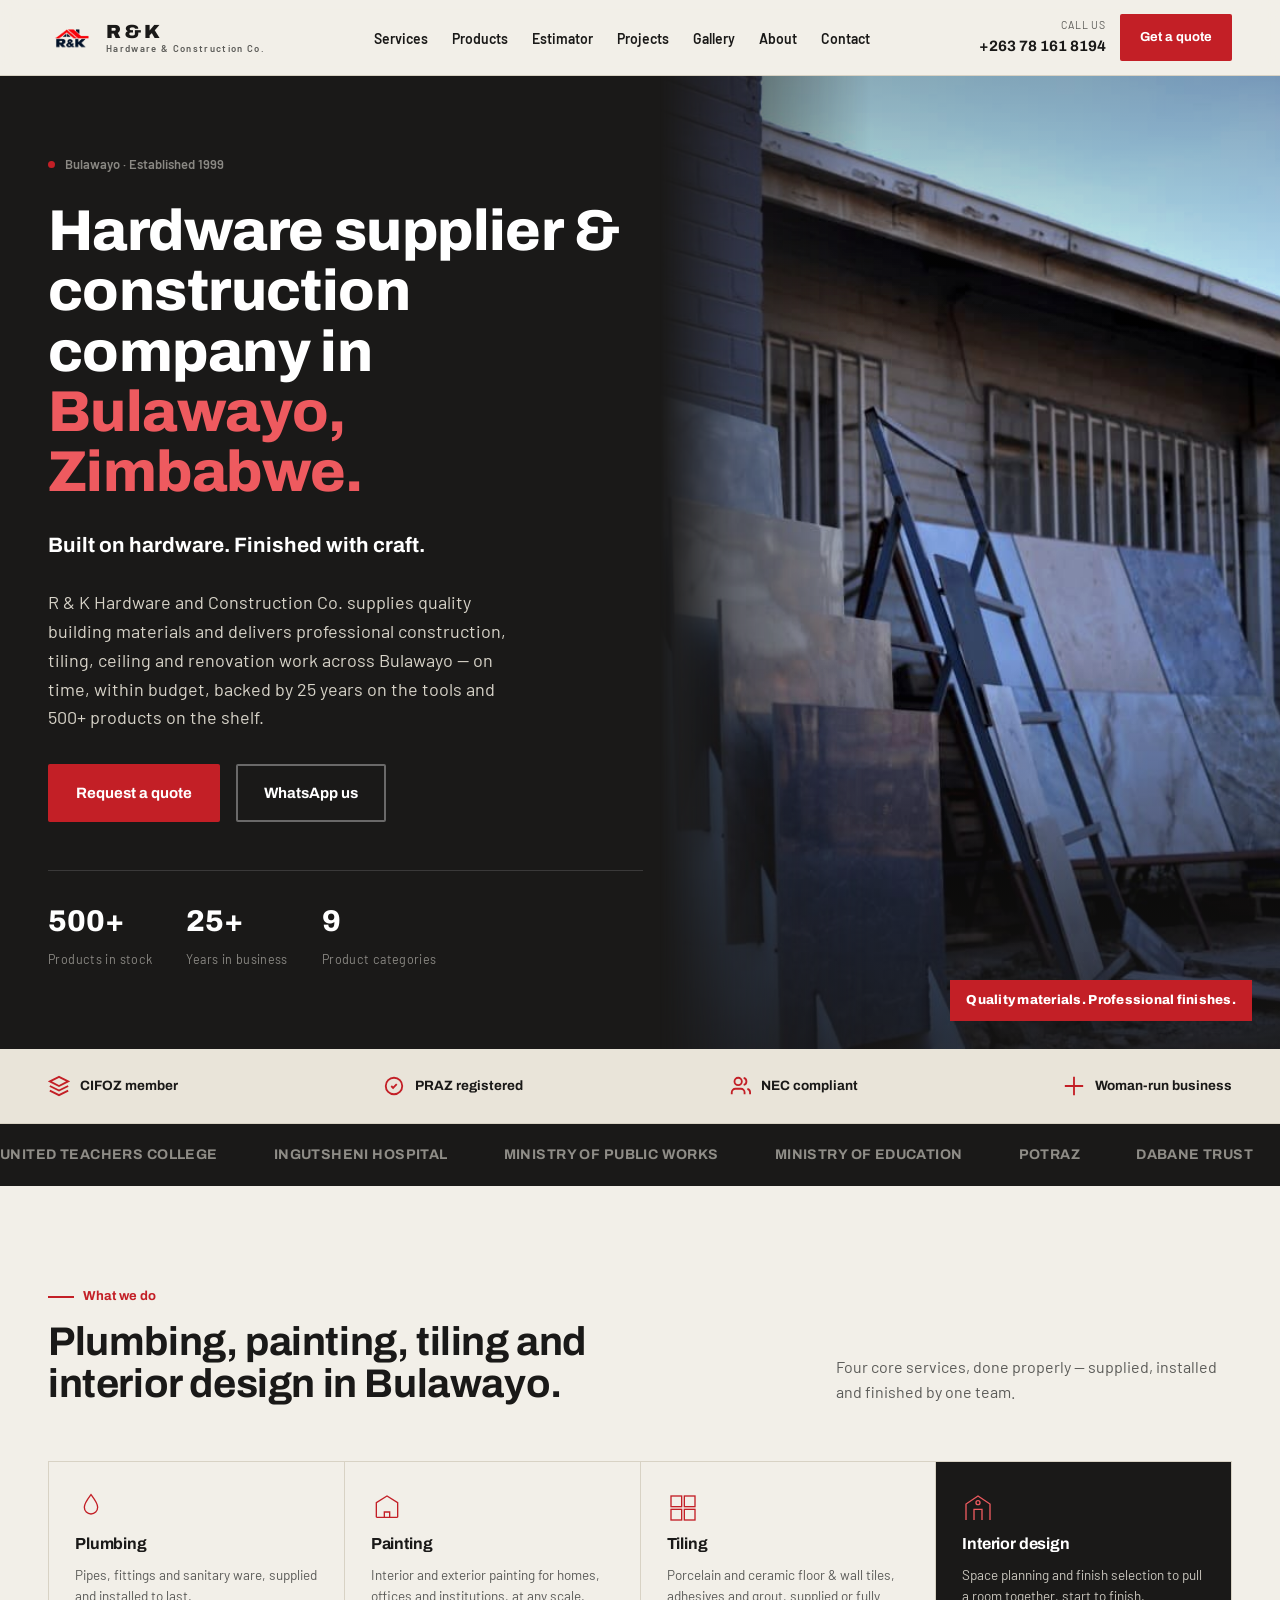
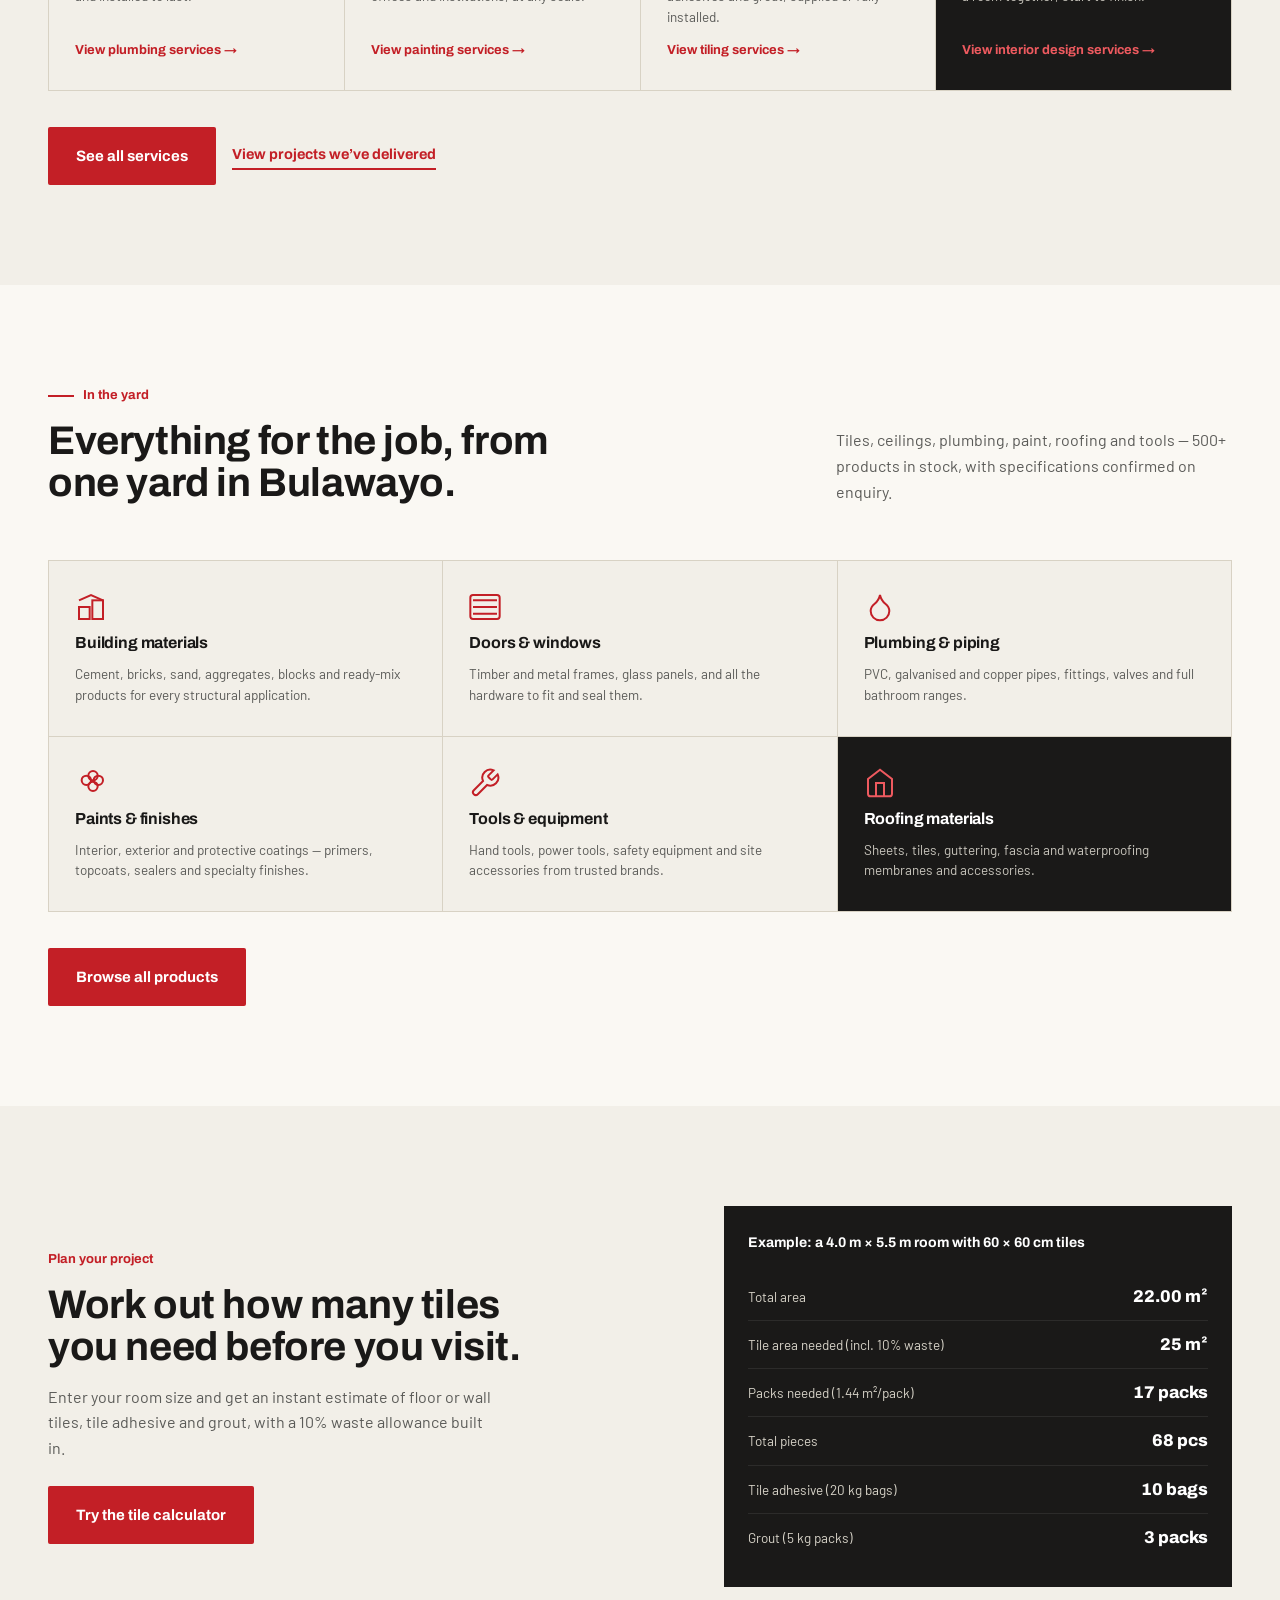
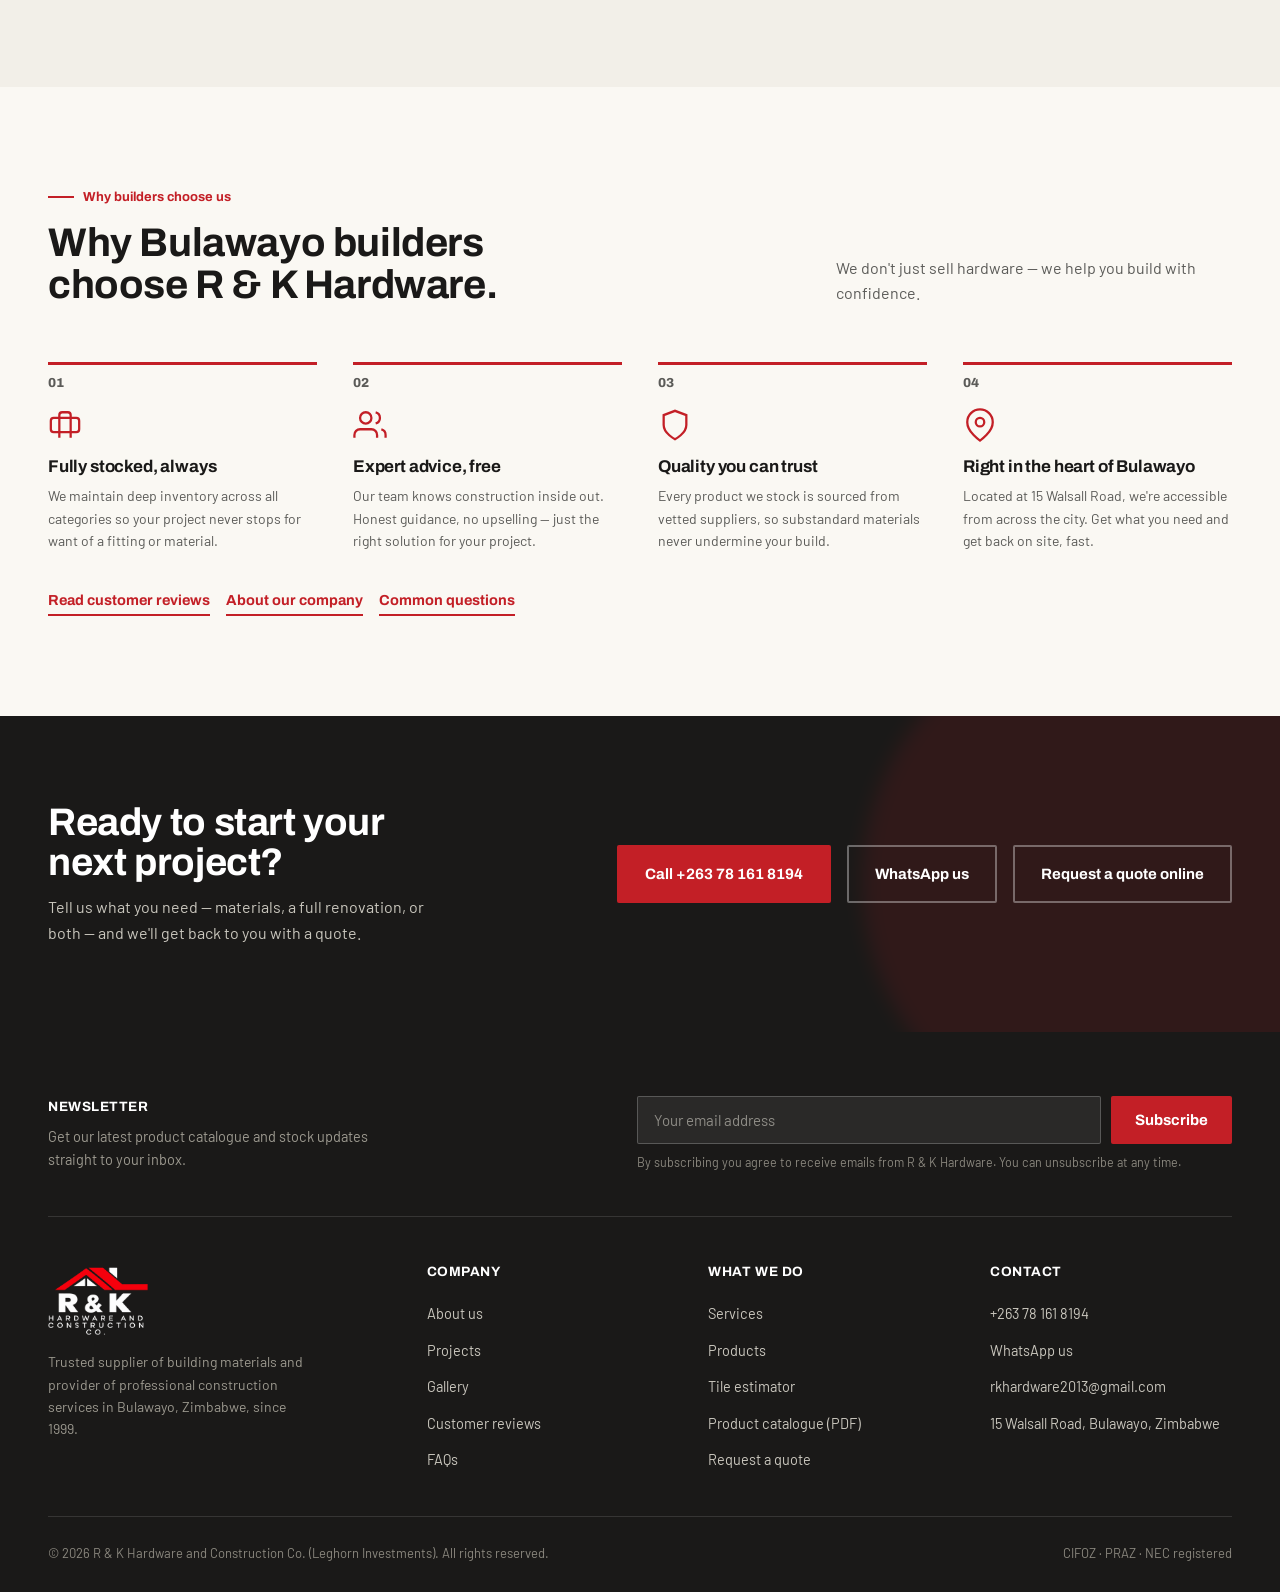
==== commit 1ab0d41d: "Add files via upload" ====
--- a/index.html
+++ b/index.html
@@ -34,7 +34,7 @@
 <link rel="apple-touch-icon" sizes="180x180" href="apple-touch-icon.png">
 <link rel="preconnect" href="https://fonts.googleapis.com">
 <link rel="preconnect" href="https://fonts.gstatic.com" crossorigin>
-<link rel="preload" as="image" href="images/porcelain-floor-tiling-bulawayo.jpg" fetchpriority="high">
+<link rel="preload" as="image" href="images/rk-hardware-tile-display-yard-bulawayo.jpg" fetchpriority="high">
 <link href="https://fonts.googleapis.com/css2?family=Archivo:wght@500;700;800;900&family=Barlow:ital,wght@0,400;0,500;0,600;0,700;1,400&display=swap" rel="stylesheet">
 <link rel="stylesheet" href="styles.css">
 <script>document.documentElement.className+=' js'</script>
@@ -52,7 +52,7 @@
       <span></span><span></span><span></span>
     </button>
     <nav class="links" id="navLinks" aria-label="Main navigation">
-      <ul role="list"><li><a href="services.html">Services</a></li><li><a href="products.html">Products</a></li><li><a href="estimator.html">Estimator</a></li><li><a href="projects.html">Projects</a></li><li><a href="about.html">About</a></li><li><a href="contact.html">Contact</a></li></ul>
+      <ul role="list"><li><a href="services.html">Services</a></li><li><a href="products.html">Products</a></li><li><a href="estimator.html">Estimator</a></li><li><a href="projects.html">Projects</a></li><li><a href="gallery.html">Gallery</a></li><li><a href="about.html">About</a></li><li><a href="contact.html">Contact</a></li></ul>
     </nav>
     <div class="nav-cta">
       <a class="nav-phone" href="tel:+263781618194"><small>Call us</small><strong>+263 78 161 8194</strong></a>
@@ -80,7 +80,7 @@
         </div>
       </div>
       <div class="hero-visual">
-        <img src="images/porcelain-floor-tiling-bulawayo.jpg" alt="Polished porcelain floor tiling installed by R &amp; K Hardware and Construction in Bulawayo" width="322" height="612" fetchpriority="high">
+        <img src="images/rk-hardware-tile-display-yard-bulawayo.jpg" alt="Porcelain and ceramic tile display stands at the R &amp; K Hardware yard in Bulawayo" width="1280" height="853" fetchpriority="high">
         <div class="tag">Quality materials. Professional finishes.</div>
       </div>
     </div>
@@ -179,6 +179,34 @@
 
 <footer>
   <div class="wrap">
+    <div class="foot-news news-dark">
+      <div class="fn-copy">
+        <span class="foot-title">Newsletter</span>
+        <p>Get our latest product catalogue and stock updates straight to your inbox.</p>
+      </div>
+      <div class="fn-form">
+        <form class="news-form" action="https://formsubmit.co/rkhardware2013@gmail.com" method="POST" data-newsletter data-ajax="https://formsubmit.co/ajax/rkhardware2013@gmail.com">
+          <input type="hidden" name="_subject" value="New newsletter subscriber from the R &amp; K Hardware website">
+          <input type="hidden" name="_next" value="https://yourdomain.com/index.html?subscribed=1">
+          <input type="hidden" name="_captcha" value="false">
+          <input type="hidden" name="_template" value="table">
+          <input type="hidden" name="signup_source" value="Footer (index.html)">
+          <div class="honey" aria-hidden="true"><label>Leave this field empty<input type="text" name="_honey" tabindex="-1" autocomplete="off"></label></div>
+          <div class="news-row">
+            <label class="sr-only" for="newsEmailFooter">Email address</label>
+            <input id="newsEmailFooter" name="email" type="email" required autocomplete="email" placeholder="Your email address">
+            <button type="submit" class="btn btn-primary">Subscribe</button>
+          </div>
+          <p class="news-fine">By subscribing you agree to receive emails from R &amp; K Hardware. You can unsubscribe at any time.</p>
+          <p class="form-error" role="alert" hidden>Sorry, that didn&rsquo;t go through. Please try again or WhatsApp us on +263 78 161 8194.</p>
+        </form>
+        <div class="news-thanks" hidden>
+          <strong>You&rsquo;re on the list.</strong>
+          <p>Thanks for subscribing. Here&rsquo;s our catalogue to get you started.</p>
+          <a class="btn btn-primary btn-sm" href="catalogue/rk-hardware-product-catalogue.pdf" download><svg viewBox="0 0 24 24" fill="none" stroke="currentColor" stroke-width="2" aria-hidden="true"><path d="M12 3v12m0 0l-4-4m4 4l4-4"/><path d="M4 17v2a2 2 0 002 2h12a2 2 0 002-2v-2"/></svg>Download catalogue (PDF)</a>
+        </div>
+      </div>
+    </div>
     <div class="foot-grid">
       <div class="foot-brand">
         <img src="images/rk-hardware-construction-logo-white.png" class="foot-logo-mark" alt="R &amp; K Hardware and Construction Co. logo" width="340" height="212" loading="lazy" decoding="async">
@@ -189,6 +217,7 @@
         <ul role="list">
           <li><a href="about.html">About us</a></li>
           <li><a href="projects.html">Projects</a></li>
+          <li><a href="gallery.html">Gallery</a></li>
           <li><a href="testimonials.html">Customer reviews</a></li>
           <li><a href="faq.html">FAQs</a></li>
         </ul>
@@ -199,6 +228,7 @@
           <li><a href="services.html">Services</a></li>
           <li><a href="products.html">Products</a></li>
           <li><a href="estimator.html">Tile estimator</a></li>
+          <li><a href="catalogue/rk-hardware-product-catalogue.pdf" download>Product catalogue (PDF)</a></li>
           <li><a href="contact.html">Request a quote</a></li>
         </ul>
       </nav>
--- a/styles.css
+++ b/styles.css
@@ -1 +1,136 @@
-:root{--charcoal:#1a1918;--charcoal-2:#242320;--paper:#f2efe8;--paper-2:#e9e4d9;--red:#c31f26;--red-deep:#8c151a;--red-on-dark:#ee5a5f;--steel:#5b5b58;--steel-light:#8a8883;--cream:#faf8f3;--line:#d8d2c4;--ink:#1a1918;--radius:2px;--maxw:1240px;--shadow-1:0 18px 40px -22px rgba(0,0,0,.35)}*{box-sizing:border-box}html{scroll-behavior:smooth}@media (prefers-reduced-motion:reduce){html{scroll-behavior:auto}*{animation-duration:0.001ms !important;animation-iteration-count:1 !important;transition-duration:0.001ms !important}}body{margin:0;background:var(--paper);color:var(--ink);font-family:'Barlow',system-ui,-apple-system,'Segoe UI',Roboto,Arial,sans-serif;font-size:16px;line-height:1.6;-webkit-font-smoothing:antialiased}img{max-width:100%;display:block}a{color:inherit}h1,h2,h3,h4{font-family:'Archivo','Arial Black',system-ui,-apple-system,'Segoe UI',Arial,sans-serif;margin:0;line-height:1.05;letter-spacing:-0.01em;color:var(--charcoal)}.wrap{max-width:var(--maxw);margin:0 auto;padding:0 28px}section{position:relative}::selection{background:var(--red);color:#fff}:focus-visible{outline:3px solid var(--red);outline-offset:2px}.btn{display:inline-flex;align-items:center;gap:10px;font-family:'Archivo','Arial Black',system-ui,Arial,sans-serif;font-weight:700;font-size:15px;padding:15px 26px;border-radius:var(--radius);text-decoration:none;border:2px solid transparent;cursor:pointer;transition:transform .18s ease,background .18s ease,color .18s ease,border-color .18s ease;white-space:nowrap}.btn:hover{transform:translateY(-2px)}.btn-primary{background:var(--red);color:#fff}.btn-primary:hover{background:var(--red-deep)}.btn-ghost-dark{border-color:rgba(255,255,255,.35);color:#fff}.btn-ghost-dark:hover{border-color:#fff;background:rgba(255,255,255,.08)}.btn-ghost-light{border-color:var(--charcoal);color:var(--charcoal)}.btn-ghost-light:hover{background:var(--charcoal);color:#fff}.btn-sm{padding:11px 18px;font-size:13px}header{position:sticky;top:0;z-index:100;background:rgba(242,239,232,.92);backdrop-filter:blur(10px);border-bottom:1px solid var(--line)}.nav{max-width:var(--maxw);margin:0 auto;padding:14px 28px;display:flex;align-items:center;justify-content:space-between;gap:24px}.brand{display:flex;align-items:center;gap:12px;text-decoration:none}.brand svg{width:40px;height:40px;flex-shrink:0}.brand-mark{width:46px;height:auto;flex-shrink:0}.foot-logo-mark{width:120px;height:auto;margin-bottom:18px}.brand-word{font-family:'Archivo','Arial Black',system-ui,Arial,sans-serif;font-weight:900;font-size:19px;line-height:1;color:var(--charcoal)}.brand-word span{display:block;font-family:'Barlow',system-ui,-apple-system,'Segoe UI',Roboto,Arial,sans-serif;font-weight:600;font-size:9.5px;letter-spacing:.14em;color:var(--steel);margin-top:3px}nav.links ul{display:flex;gap:30px;align-items:center;list-style:none;margin:0;padding:0}nav.links a{text-decoration:none;color:var(--charcoal);font-weight:600;font-size:14.5px;position:relative;padding:4px 0}nav.links a::after{content:"";position:absolute;left:0;bottom:-2px;height:2px;width:0;background:var(--red);transition:width .2s ease}nav.links a:hover::after,nav.links a[aria-current="page"]::after{width:100%}.nav-cta{display:flex;align-items:center;gap:14px}.nav-phone{display:flex;flex-direction:column;text-align:right;text-decoration:none}.nav-phone small{font-size:10.5px;color:var(--steel);letter-spacing:.08em;text-transform:uppercase}.nav-phone strong{font-family:'Archivo','Arial Black',system-ui,Arial,sans-serif;font-size:15px;color:var(--charcoal)}.menu-btn{display:none;background:none;border:none;cursor:pointer;padding:6px}.menu-btn span{display:block;width:26px;height:2.5px;background:var(--charcoal);margin:5px 0;transition:.25s}@media (max-width:920px){nav.links{position:fixed;top:73px;left:0;right:0;background:var(--cream);padding:22px 28px 30px;border-bottom:1px solid var(--line);transform:translateY(-8px);opacity:0;pointer-events:none;transition:.2s ease}nav.links ul{flex-direction:column;align-items:flex-start;gap:18px}nav.links.open{transform:translateY(0);opacity:1;pointer-events:auto}.menu-btn{display:block}.nav-phone{display:none}}.hero{background:var(--charcoal);overflow:hidden}.hero-grid{max-width:var(--maxw);margin:0 auto;display:grid;grid-template-columns:1.05fr .95fr;min-height:640px}.hero-copy{padding:78px 28px 78px 28px;display:flex;flex-direction:column;justify-content:center;gap:26px;color:var(--cream)}.eyebrow-mark{display:flex;align-items:center;gap:10px;font-family:'Barlow',system-ui,-apple-system,'Segoe UI',Roboto,Arial,sans-serif;font-weight:600;font-size:13px;color:var(--steel-light)}.eyebrow-mark .dot{width:7px;height:7px;background:var(--red);border-radius:50%;flex-shrink:0}.hero-copy h1{font-size:clamp(2.4rem,4.6vw,3.6rem);color:#fff;font-weight:800}.hero-copy h1 em{font-style:normal;color:var(--red-on-dark)}.hero-copy p.lead{font-size:18px;color:#d7d3c8;max-width:46ch;margin:0}.hero-ctas{display:flex;gap:16px;flex-wrap:wrap;margin-top:6px}.hero-stats{display:flex;gap:34px;margin-top:22px;flex-wrap:wrap;border-top:1px solid rgba(255,255,255,.14);padding-top:26px}.hero-stats div strong{display:block;font-family:'Archivo','Arial Black',system-ui,Arial,sans-serif;font-size:30px;color:#fff;font-weight:800}.hero-stats div span{font-size:12.5px;color:var(--steel-light);letter-spacing:.03em}.hero-visual{position:relative;clip-path:polygon(14% 0,100% 0,100% 100%,0% 100%);background:#000}.hero-visual img{width:100%;height:100%;object-fit:cover;object-position:60% 30%;min-height:400px}.hero-visual::after{content:"";position:absolute;inset:0;background:linear-gradient(180deg,rgba(26,25,24,0) 40%,rgba(26,25,24,.55) 100%)}.hero-visual .tag{position:absolute;left:28px;bottom:28px;z-index:2;background:var(--red);color:#fff;font-family:'Archivo','Arial Black',system-ui,Arial,sans-serif;font-weight:800;font-size:13px;padding:10px 16px;letter-spacing:.02em;box-shadow:var(--shadow-1)}@media (max-width:880px){.hero-grid{grid-template-columns:1fr;min-height:0}.hero-visual{clip-path:none;min-height:280px}.hero-copy{padding:52px 24px 40px}}.trust{background:var(--paper-2);border-bottom:1px solid var(--line);padding:26px 0}.trust .wrap{display:flex;align-items:center;gap:38px;flex-wrap:wrap;justify-content:space-between}.trust-item{display:flex;align-items:center;gap:10px}.trust-item svg{width:22px;height:22px;color:var(--red);flex-shrink:0}.trust-item span{font-family:'Archivo','Arial Black',system-ui,Arial,sans-serif;font-weight:700;font-size:13.5px;color:var(--charcoal)}.client-row{background:var(--charcoal);padding:20px 0;overflow:hidden}.client-row .track{display:flex;gap:56px;white-space:nowrap;width:max-content;animation:scroll-left 32s linear infinite;align-items:center}.client-row:hover .track{animation-play-state:paused}.client-row span{font-family:'Archivo','Arial Black',system-ui,Arial,sans-serif;font-weight:700;font-size:14px;color:#8f8d87;letter-spacing:.03em;text-transform:uppercase}@keyframes scroll-left{from{transform:translateX(0)}to{transform:translateX(-50%)}}@media (prefers-reduced-motion:reduce){.client-row .track{animation:none;overflow-x:auto}}.sec{padding:100px 0}.sec-head{display:flex;justify-content:space-between;align-items:flex-end;gap:30px;margin-bottom:56px;flex-wrap:wrap}.sec-head .kicker{font-family:'Archivo','Arial Black',system-ui,Arial,sans-serif;font-weight:700;font-size:13px;color:var(--red);display:flex;align-items:center;gap:9px;margin-bottom:14px}.sec-head .kicker::before{content:"";width:26px;height:2px;background:var(--red)}.sec-head h2{font-size:clamp(1.7rem,3.2vw,2.5rem);max-width:24ch}.sec-head p{max-width:44ch;color:var(--steel);font-size:16px;margin:0}.sec-alt{background:var(--cream)}.svc-accordion{display:flex;flex-direction:column;gap:1px;background:var(--line);border:1px solid var(--line)}.svc-item{background:var(--paper)}.svc-item summary{list-style:none;cursor:pointer;padding:28px;display:flex;align-items:center;justify-content:space-between;gap:20px;transition:background .18s ease}.svc-item summary::-webkit-details-marker{display:none}.svc-item summary:hover{background:var(--cream)}.svc-summary-left{display:flex;align-items:center;gap:22px}.svc-summary-left .icon{width:42px;height:42px;color:var(--red);flex-shrink:0}.svc-summary-left h3{font-size:19px;font-weight:700;margin-bottom:5px}.svc-summary-left p{margin:0;color:var(--steel);font-size:14px;max-width:52ch}.svc-item .chev{width:22px;height:22px;color:var(--steel);flex-shrink:0;transition:transform .25s ease}.svc-item[open] .chev{transform:rotate(180deg);color:var(--red)}.svc-body{padding:0 28px 30px;animation:svc-fade .25s ease}@keyframes svc-fade{from{opacity:0;transform:translateY(-6px)}to{opacity:1;transform:none}}.svc-group{margin-bottom:20px}.svc-group:last-child{margin-bottom:0}.svc-group h4{font-family:'Archivo','Arial Black',system-ui,Arial,sans-serif;font-size:12.5px;font-weight:700;text-transform:uppercase;letter-spacing:.06em;color:var(--steel);margin-bottom:12px}.svc-note{margin:0 0 14px;color:var(--steel);font-size:14px}.svc-sublist{display:flex;flex-wrap:wrap;gap:10px}.svc-sub{display:inline-flex;align-items:center;gap:9px;background:var(--charcoal);color:#fff;text-decoration:none;padding:11px 16px;font-family:'Archivo','Arial Black',system-ui,Arial,sans-serif;font-weight:700;font-size:13.5px;border:1.5px solid var(--charcoal);transition:all .18s ease}.svc-sub svg{width:16px;height:16px;flex-shrink:0}.svc-sub:hover{background:#0e7a3e;border-color:#0e7a3e;color:#fff}.svc-cta{display:inline-flex;align-items:center;gap:8px;margin-top:18px;color:#0e7a3e;font-family:'Archivo','Arial Black',system-ui,Arial,sans-serif;font-weight:700;font-size:14px;text-decoration:none}.svc-cta:hover{text-decoration:underline}@media (max-width:640px){.svc-item summary{padding:20px;flex-wrap:wrap}.svc-summary-left{gap:14px}.svc-summary-left .icon{width:34px;height:34px}.svc-body{padding:0 20px 24px}}.product-feature{display:grid;grid-template-columns:1fr 1fr;gap:64px;align-items:center;margin-bottom:96px}.product-feature:last-child{margin-bottom:0}.product-feature.reverse .pf-media{order:2}.product-feature.reverse .pf-copy{order:1}.pf-media{position:relative}.pf-media img{width:100%;height:420px;object-fit:cover;box-shadow:var(--shadow-1)}.pf-media .num{position:absolute;top:-18px;left:-18px;width:60px;height:60px;background:var(--red);color:#fff;display:flex;align-items:center;justify-content:center;font-family:'Archivo','Arial Black',system-ui,Arial,sans-serif;font-weight:900;font-size:22px;box-shadow:var(--shadow-1)}.pf-copy h3{font-size:clamp(1.5rem,2.6vw,2rem);margin-bottom:16px}.pf-copy p.desc{color:var(--steel);margin-bottom:26px;max-width:50ch}.spec-list{display:grid;grid-template-columns:repeat(2,1fr);gap:14px 24px;margin-bottom:26px}.spec-list div{border-top:1px solid var(--line);padding-top:10px}.spec-list div small{display:block;font-size:11.5px;color:var(--steel);text-transform:uppercase;letter-spacing:.07em;margin-bottom:4px}.spec-list div strong{font-family:'Archivo','Arial Black',system-ui,Arial,sans-serif;font-size:15.5px;color:var(--charcoal)}.chip-row{display:flex;gap:10px;flex-wrap:wrap}.chip{border:1.5px solid var(--line);padding:7px 14px;font-size:13px;font-weight:600;border-radius:30px;color:var(--steel);background:var(--paper)}.category-grid{display:grid;grid-template-columns:repeat(3,1fr);gap:1px;background:var(--line);border:1px solid var(--line);margin-bottom:0}.cat-card{background:var(--paper);padding:30px 26px;display:flex;flex-direction:column;gap:12px;transition:background .2s ease,color .2s ease}.cat-card:hover{background:var(--charcoal);color:#f2efe8}.cat-card:hover .cat-title{color:#fff}.cat-card:hover p{color:#c9c6bd}.cat-card:hover .icon{color:var(--red)}.cat-card .icon{width:32px;height:32px;color:var(--red)}.cat-card .cat-title{font-family:'Archivo','Arial Black',system-ui,Arial,sans-serif;font-size:16px;font-weight:700;margin:0}.cat-card p{margin:0;font-size:13.5px;color:var(--steel);line-height:1.55}.cat-card-dark{background:var(--charcoal);color:#f2efe8}.cat-card-dark .cat-title{color:#fff}.cat-card-dark p{color:#c9c6bd}.cat-card-dark .icon{color:var(--red)}.cat-card-dark:hover{background:var(--paper);color:var(--charcoal)}.cat-card-dark:hover .cat-title{color:var(--charcoal)}.cat-card-dark:hover p{color:var(--steel)}@media (max-width:920px){.category-grid{grid-template-columns:repeat(2,1fr)}}@media (max-width:560px){.category-grid{grid-template-columns:1fr}}@media (max-width:820px){.product-feature,.product-feature.reverse{grid-template-columns:1fr;gap:32px}.product-feature.reverse .pf-media{order:1}.product-feature.reverse .pf-copy{order:2}.pf-media img{height:280px}}.proj-table-wrap{overflow-x:auto;border:1px solid var(--line);background:var(--paper)}table.projects{width:100%;border-collapse:collapse;min-width:760px}table.projects thead th{text-align:left;font-family:'Archivo','Arial Black',system-ui,Arial,sans-serif;font-size:12.5px;letter-spacing:.05em;text-transform:uppercase;color:#fff;background:var(--charcoal);padding:16px 20px;font-weight:700}table.projects tbody td{padding:20px 20px;border-bottom:1px solid var(--line);font-size:14.5px;vertical-align:top}table.projects tbody tr:last-child td{border-bottom:none}table.projects tbody tr:hover{background:var(--cream)}table.projects td.date{font-family:'Archivo','Arial Black',system-ui,Arial,sans-serif;font-weight:800;color:var(--red);white-space:nowrap}table.projects td.client{font-weight:700;color:var(--charcoal)}table.projects td.value{font-family:'Archivo','Arial Black',system-ui,Arial,sans-serif;font-weight:700;white-space:nowrap}.about-grid{display:grid;grid-template-columns:.9fr 1.1fr;gap:70px;align-items:center}.about-media{position:relative}.about-media img{width:100%;height:520px;object-fit:cover}.about-media .proof{position:absolute;bottom:-34px;left:-34px;width:200px;box-shadow:var(--shadow-1);border:6px solid var(--paper);background:var(--paper)}.about-media .proof img{height:150px}.about-media .proof figcaption{padding:9px 10px 11px;font-size:11.5px;color:var(--steel);line-height:1.35}.value-row{display:grid;grid-template-columns:repeat(3,1fr);gap:20px;margin:34px 0}.value-row div{border-left:3px solid var(--red);padding-left:14px}.value-row div strong{display:block;font-family:'Archivo','Arial Black',system-ui,Arial,sans-serif;font-size:15px;margin-bottom:4px}.value-row div span{font-size:13.5px;color:var(--steel)}.badge-row{display:flex;gap:14px;flex-wrap:wrap;margin-top:28px}.badge{display:flex;align-items:center;gap:10px;border:1.5px solid var(--line);padding:10px 16px;background:var(--paper)}.badge b{font-family:'Archivo','Arial Black',system-ui,Arial,sans-serif;font-size:13px;color:var(--charcoal)}.badge span{font-size:11.5px;color:var(--steel)}@media (max-width:900px){.about-grid{grid-template-columns:1fr;gap:70px}.about-media .proof{width:150px;left:0}.value-row{grid-template-columns:1fr}}.why-grid{display:grid;grid-template-columns:repeat(4,1fr);gap:36px}.why-card{position:relative;padding-top:8px;border-top:3px solid var(--red)}.why-num{font-family:'Archivo','Arial Black',system-ui,Arial,sans-serif;font-weight:800;font-size:13px;color:var(--steel);margin-bottom:14px}.why-card .icon{width:34px;height:34px;color:var(--red);display:block;margin-bottom:16px}.why-card h3{font-size:17px;margin-bottom:10px}.why-card p{margin:0;font-size:14px;color:var(--steel);line-height:1.6}@media (max-width:920px){.why-grid{grid-template-columns:repeat(2,1fr)}}@media (max-width:560px){.why-grid{grid-template-columns:1fr}}.suppliers-sec{padding-top:70px;padding-bottom:70px}.supplier-grid{display:grid;grid-template-columns:repeat(4,1fr);gap:20px}.supplier-card{background:var(--paper);border:1px solid var(--line);display:flex;flex-direction:column;align-items:center;gap:14px;padding:24px 18px;text-align:center;transition:border-color .2s ease,transform .2s ease}.supplier-card:hover{border-color:var(--red);transform:translateY(-3px)}.supplier-card img{height:64px;width:auto;max-width:100%;object-fit:contain;filter:grayscale(15%)}.supplier-card span{font-family:'Archivo','Arial Black',system-ui,Arial,sans-serif;font-weight:700;font-size:12.5px;color:var(--steel);letter-spacing:.01em}@media (max-width:820px){.supplier-grid{grid-template-columns:repeat(2,1fr)}}.est-card{background:var(--cream);border:1px solid var(--line);padding:8px}.est-tabs{display:flex;gap:4px;flex-wrap:wrap;padding:8px}.est-tab{flex:1;min-width:150px;display:flex;align-items:center;justify-content:center;gap:9px;font-family:'Archivo','Arial Black',system-ui,Arial,sans-serif;font-weight:700;font-size:13.5px;color:var(--steel);background:transparent;border:none;padding:14px 12px;cursor:pointer;border-bottom:3px solid transparent;transition:all .18s ease}.est-tab svg{width:19px;height:19px;flex-shrink:0}.est-tab:hover{color:var(--charcoal)}.est-tab.active{color:var(--red);border-bottom-color:var(--red);background:var(--paper)}.est-panel{display:none;padding:32px 28px 8px}.est-panel.active{display:block}.est-layout{display:grid;grid-template-columns:1fr 1fr;gap:40px;align-items:start}.est-room{background:var(--paper);border:1px solid var(--line);padding:18px 20px;margin-bottom:14px;position:relative}.est-size-select{margin-bottom:18px}.est-size-select label{display:block;font-size:11.5px;font-weight:700;text-transform:uppercase;letter-spacing:.05em;color:var(--steel);margin-bottom:7px}.est-size-select select{width:100%;padding:11px 13px;border:1.5px solid var(--line);background:#fff;font-family:'Barlow',system-ui,-apple-system,'Segoe UI',Roboto,Arial,sans-serif;font-size:14px;color:var(--ink);cursor:pointer}.est-size-select select:focus{border-color:var(--red);outline:none}.est-room-head{margin-bottom:12px}.room-num{font-family:'Archivo','Arial Black',system-ui,Arial,sans-serif;font-weight:700;font-size:13px;color:var(--charcoal)}.est-fields{display:grid;grid-template-columns:1fr 1fr;gap:14px}.est-field label{display:block;font-size:11.5px;font-weight:700;text-transform:uppercase;letter-spacing:.05em;color:var(--steel);margin-bottom:7px}.est-field input{width:100%;padding:11px 13px;border:1.5px solid var(--line);background:#fff;font-family:'Barlow',system-ui,-apple-system,'Segoe UI',Roboto,Arial,sans-serif;font-size:14.5px;color:var(--ink)}.est-field input:focus{border-color:var(--red);outline:none}.rm-del{position:absolute;top:14px;right:14px;background:none;border:none;color:var(--steel);cursor:pointer;padding:4px;line-height:0}.rm-del:hover{color:var(--red)}.rm-del svg{width:16px;height:16px}.est-add{font-family:'Archivo','Arial Black',system-ui,Arial,sans-serif;font-weight:700;font-size:13px;color:var(--red);background:none;border:1.5px dashed var(--line);width:100%;padding:12px;cursor:pointer;transition:border-color .18s ease,background .18s ease}.est-add:hover{border-color:var(--red);background:var(--paper)}.est-results{background:var(--charcoal);color:#fff;padding:26px 24px;min-height:220px}.est-placeholder{color:var(--steel-light);font-size:14px;padding:20px 0}.res-total{border-bottom:1px solid rgba(255,255,255,.16);padding-bottom:16px;margin-bottom:16px}.rt-lbl{font-size:11.5px;text-transform:uppercase;letter-spacing:.06em;color:var(--steel-light);margin-bottom:4px}.rt-val{font-family:'Archivo','Arial Black',system-ui,Arial,sans-serif;font-weight:800;font-size:30px;color:#fff}.rt-val span{font-size:14px;font-weight:600;color:var(--steel-light);margin-left:4px}.res-item{display:flex;justify-content:space-between;align-items:baseline;padding:10px 0;border-bottom:1px solid rgba(255,255,255,.08)}.res-item:last-child{border-bottom:none}.ri-lbl{font-size:13.5px;color:#d7d3c8}.ri-val{font-family:'Archivo','Arial Black',system-ui,Arial,sans-serif;font-weight:800;font-size:17px;color:#fff}.ri-val span{font-size:12px;font-weight:600;color:var(--steel-light);margin-left:3px}.est-note{display:flex;align-items:center;gap:8px;padding:16px 20px;font-size:13px;color:var(--steel);border-top:1px solid var(--line);margin-top:8px}.est-note a{color:var(--red);font-weight:700;text-decoration:none}@media (max-width:820px){.est-layout{grid-template-columns:1fr}.est-panel{padding:26px 16px 8px}.est-tab{min-width:110px;font-size:12px;padding:12px 8px}}.testi-grid{display:grid;grid-template-columns:repeat(3,1fr);gap:26px}.testi-card{background:var(--paper);border:1px solid var(--line);padding:32px 28px;display:flex;flex-direction:column;gap:16px}.testi-stars{color:var(--red);font-size:15px;letter-spacing:2px}.testi-quote{margin:0;color:var(--charcoal);font-size:15.5px;line-height:1.65;flex-grow:1}.testi-author{display:flex;align-items:center;gap:12px}.testi-av{width:38px;height:38px;border-radius:50%;background:var(--charcoal);color:#fff;display:flex;align-items:center;justify-content:center;flex-shrink:0;font-family:'Archivo','Arial Black',system-ui,Arial,sans-serif;font-weight:700;font-size:12.5px}.testi-author strong{display:block;font-family:'Archivo','Arial Black',system-ui,Arial,sans-serif;font-size:14px}.testi-author span{font-size:12.5px;color:var(--steel)}@media (max-width:880px){.testi-grid{grid-template-columns:1fr}}.cta-band{background:var(--charcoal);color:#fff;padding:86px 0;position:relative;overflow:hidden}.cta-band::before{content:"";position:absolute;right:-8%;top:-30%;width:520px;height:520px;background:var(--red);opacity:.13;border-radius:50%;filter:blur(10px)}.cta-inner{display:flex;justify-content:space-between;align-items:center;gap:40px;flex-wrap:wrap;position:relative;z-index:1}.cta-inner h2{color:#fff;font-size:clamp(1.7rem,3vw,2.4rem);max-width:18ch}.cta-inner p{color:#c9c6bd;margin:12px 0 0;max-width:44ch}.cta-actions{display:flex;gap:16px;flex-wrap:wrap}.contact-grid{display:grid;grid-template-columns:1fr 1fr;gap:70px}.info-list{display:flex;flex-direction:column;gap:26px;margin-top:32px}.info-item{display:flex;gap:16px;align-items:flex-start}.info-item .ic{width:44px;height:44px;background:var(--charcoal);color:#fff;flex-shrink:0;display:flex;align-items:center;justify-content:center}.info-item .ic svg{width:20px;height:20px}.info-item strong{display:block;font-family:'Archivo','Arial Black',system-ui,Arial,sans-serif;font-size:15px;margin-bottom:3px}.info-item span,.info-item a{font-size:14.5px;color:var(--steel);text-decoration:none}.info-item a:hover{color:var(--red)}.quote-form{background:var(--cream);border:1px solid var(--line);padding:40px}.quote-form h3{font-size:22px;margin-bottom:8px}.quote-form>p{color:var(--steel);margin:0 0 26px;font-size:14.5px}.field{margin-bottom:18px}.field label{display:block;font-size:12.5px;font-weight:700;text-transform:uppercase;letter-spacing:.05em;color:var(--steel);margin-bottom:7px}.field input,.field select,.field textarea{width:100%;padding:12px 14px;border:1.5px solid var(--line);background:#fff;font-family:'Barlow',system-ui,-apple-system,'Segoe UI',Roboto,Arial,sans-serif;font-size:14.5px;color:var(--ink);transition:border-color .18s ease}.field input:focus,.field select:focus,.field textarea:focus{border-color:var(--red);outline:none}.field-row{display:grid;grid-template-columns:1fr 1fr;gap:16px}@media (max-width:900px){.contact-grid{grid-template-columns:1fr;gap:50px}.field-row{grid-template-columns:1fr}}footer{background:var(--charcoal);color:#c9c6bd;padding:64px 0 28px}.foot-grid{display:grid;grid-template-columns:1.4fr 1fr 1fr 1fr;gap:40px;padding-bottom:44px;border-bottom:1px solid rgba(255,255,255,.12)}.foot-brand .brand-word{color:#fff}.foot-brand p{font-size:14px;color:#9c998f;max-width:32ch;margin-top:16px}footer .foot-title{display:block;margin:0 0 18px;color:#fff;font-weight:700;font-family:'Archivo','Arial Black',system-ui,Arial,sans-serif;font-size:13.5px;letter-spacing:.04em;text-transform:uppercase;margin-bottom:18px}footer ul{list-style:none;padding:0;margin:0;display:flex;flex-direction:column;gap:11px}footer ul a{text-decoration:none;color:#c9c6bd;font-size:14.5px}footer ul a:hover{color:#fff}.foot-bottom{display:flex;justify-content:space-between;padding-top:26px;flex-wrap:wrap;gap:10px;font-size:13px;color:#8a877e}@media (max-width:820px){.foot-grid{grid-template-columns:1fr 1fr}}@media (max-width:520px){.foot-grid{grid-template-columns:1fr}}.js .reveal{opacity:0;transform:translateY(18px);transition:opacity .6s ease,transform .6s ease}.js .reveal.in{opacity:1;transform:none}[hidden]{display:none !important}.sr-only{position:absolute;width:1px;height:1px;margin:-1px;padding:0;overflow:hidden;clip:rect(0,0,0,0);white-space:nowrap;border:0}.skip-link{position:absolute;left:12px;top:-60px;z-index:200;background:var(--red);color:#fff;padding:12px 18px;font-family:'Archivo',Arial,sans-serif;font-weight:700;text-decoration:none}.skip-link:focus{top:12px}@media (max-width:600px){.nav{padding:12px 16px;gap:10px}.nav-cta{gap:8px}.brand{gap:8px}.brand-mark{width:38px}.brand-word{font-size:17px}.brand-word span{white-space:normal;line-height:1.25;max-width:9.5em;letter-spacing:.08em}.btn-sm{padding:10px 12px;font-size:12.5px}nav.links{top:66px}}.page-hero{background:var(--charcoal);color:var(--cream);padding:44px 0 60px;border-bottom:4px solid var(--red)}.page-hero .wrap{display:flex;flex-direction:column;gap:22px}.crumbs ol{list-style:none;display:flex;flex-wrap:wrap;gap:8px;margin:0;padding:0;font-size:13.5px;color:var(--steel-light)}.crumbs li+li::before{content:"/";margin-right:8px;color:#6d6b66}.crumbs a{color:#c9c6bd;text-decoration:none}.crumbs a:hover{color:#fff;text-decoration:underline}.crumbs [aria-current]{color:#fff}.page-hero h1{color:#fff;font-size:clamp(1.9rem,4vw,3rem);font-weight:800;max-width:26ch}.page-hero h1 em{font-style:normal;color:var(--red-on-dark)}.page-hero p.lead{color:#d7d3c8;font-size:18px;max-width:60ch;margin:0}.page-hero .hero-ctas{margin-top:2px}.hero-tagline{font-family:'Archivo','Arial Black',Arial,sans-serif;font-weight:700;font-size:clamp(1.05rem,1.8vw,1.3rem);color:#fff;margin:0}.btn-wa{background:#0e7a3e;color:#fff}.btn-wa:hover{background:#0a5f2f}.btn-wa svg{width:18px;height:18px;flex-shrink:0}a.cat-card{text-decoration:none;color:inherit}a.cat-card:focus-visible{outline-offset:-3px}.card-link{margin-top:auto;font-family:'Archivo','Arial Black',Arial,sans-serif;font-weight:700;font-size:13px;color:var(--red)}.cat-card-dark .card-link{color:var(--red-on-dark)}.cat-card:hover .card-link{color:#fff}.cat-card-dark:hover .card-link{color:var(--red)}.cat-card:hover .icon,.cat-card-dark .icon{color:var(--red-on-dark)}.cat-card-dark:hover .icon{color:var(--red)}.testi-author .testi-av{color:#fff;font-size:12.5px}.more-row{display:flex;gap:16px;flex-wrap:wrap;align-items:center;margin-top:36px}.text-link{font-family:'Archivo','Arial Black',Arial,sans-serif;font-weight:700;font-size:14.5px;color:var(--red);text-decoration:none;border-bottom:2px solid currentColor;padding-bottom:2px}.text-link:hover{color:var(--red-deep)}.promo{display:grid;grid-template-columns:1.1fr .9fr;gap:56px;align-items:center}.promo h2{font-size:clamp(1.7rem,3.2vw,2.5rem);max-width:20ch;margin-bottom:16px}.promo p{color:var(--steel);max-width:50ch;margin:0 0 26px}.promo .est-results{min-height:0}.promo .ex-title{font-family:'Archivo','Arial Black',Arial,sans-serif;font-weight:700;font-size:14px;color:#fff;margin:0 0 18px}@media (max-width:820px){.promo{grid-template-columns:1fr;gap:34px}}.category-grid.cols-4{grid-template-columns:repeat(4,1fr)}@media (max-width:920px){.category-grid.cols-4{grid-template-columns:repeat(2,1fr)}}@media (max-width:560px){.category-grid.cols-4{grid-template-columns:1fr}}.gallery{display:grid;grid-template-columns:repeat(3,1fr);gap:22px}.gallery figure{margin:0}.gallery img{width:100%;height:340px;object-fit:cover;box-shadow:var(--shadow-1)}.gallery figcaption{font-size:14px;color:var(--steel);padding-top:12px}@media (max-width:820px){.gallery{grid-template-columns:1fr}.gallery img{height:260px}}.sec-tight{padding-top:0}.faq-list .svc-body p{margin:0;color:var(--steel);max-width:68ch}.faq-list .svc-body p+p{margin-top:12px}.quote-form .req-note{font-size:13px;color:var(--steel);margin:0 0 18px}.honey{position:absolute;left:-9999px;width:1px;height:1px;overflow:hidden}.form-thanks{background:var(--cream);border:1px solid var(--line);border-top:4px solid var(--red);padding:40px}.form-thanks h3{font-size:24px;margin-bottom:10px}.form-thanks p{color:var(--steel);margin:0 0 22px;max-width:46ch}.form-thanks .hero-ctas{margin:0}.form-error{color:var(--red-deep);font-size:14px;font-weight:600;margin:14px 0 0}.map-wrap{margin-top:64px}.map-wrap h2{font-size:clamp(1.5rem,2.6vw,2rem);margin-bottom:18px}.map-wrap iframe{display:block;width:100%;height:380px;border:1px solid var(--line);background:var(--paper-2)}.info-item span,.info-item a{overflow-wrap:anywhere}.prose{max-width:66ch}.prose p{color:var(--steel);margin:0 0 18px}.prose h2{font-size:clamp(1.5rem,2.6vw,2rem);margin:0 0 16px}.est-explain{margin-top:44px;max-width:66ch}.est-explain h2{font-size:clamp(1.4rem,2.4vw,1.8rem);margin-bottom:14px}.est-explain p{color:var(--steel);margin:0 0 14px}@media (min-width:821px){.est-layout{grid-template-rows:auto 1fr}.est-layout .est-inputs{grid-column:1;grid-row:1}.est-layout .est-add{grid-column:1;grid-row:2;align-self:start}.est-layout .est-results{grid-column:2;grid-row:1 / span 2;align-self:start}}.est-field input,.est-size-select select{min-height:44px}.rm-del{padding:10px}.foot-brand .foot-logo-mark{margin-bottom:6px}footer ul span{font-size:14.5px}@media (prefers-reduced-motion:reduce){.js .reveal{opacity:1;transform:none;transition:none}.svc-body{animation:none}}+:root{--charcoal:#1a1918;--charcoal-2:#242320;--paper:#f2efe8;--paper-2:#e9e4d9;--red:#c31f26;--red-deep:#8c151a;--red-on-dark:#ee5a5f;--steel:#5b5b58;--steel-light:#8a8883;--cream:#faf8f3;--line:#d8d2c4;--ink:#1a1918;--radius:2px;--maxw:1240px;--shadow-1:0 18px 40px -22px rgba(0,0,0,.35)}*{box-sizing:border-box}html{scroll-behavior:smooth}@media (prefers-reduced-motion:reduce){html{scroll-behavior:auto}*{animation-duration:0.001ms !important;animation-iteration-count:1 !important;transition-duration:0.001ms !important}}body{margin:0;background:var(--paper);color:var(--ink);font-family:'Barlow',system-ui,-apple-system,'Segoe UI',Roboto,Arial,sans-serif;font-size:16px;line-height:1.6;-webkit-font-smoothing:antialiased}img{max-width:100%;display:block}a{color:inherit}h1,h2,h3,h4{font-family:'Archivo','Arial Black',system-ui,-apple-system,'Segoe UI',Arial,sans-serif;margin:0;line-height:1.05;letter-spacing:-0.01em;color:var(--charcoal)}.wrap{max-width:var(--maxw);margin:0 auto;padding:0 28px}section{position:relative}::selection{background:var(--red);color:#fff}:focus-visible{outline:3px solid var(--red);outline-offset:2px}.btn{display:inline-flex;align-items:center;gap:10px;font-family:'Archivo','Arial Black',system-ui,Arial,sans-serif;font-weight:700;font-size:15px;padding:15px 26px;border-radius:var(--radius);text-decoration:none;border:2px solid transparent;cursor:pointer;transition:transform .18s ease,background .18s ease,color .18s ease,border-color .18s ease;white-space:nowrap}.btn:hover{transform:translateY(-2px)}.btn-primary{background:var(--red);color:#fff}.btn-primary:hover{background:var(--red-deep)}.btn-ghost-dark{border-color:rgba(255,255,255,.35);color:#fff}.btn-ghost-dark:hover{border-color:#fff;background:rgba(255,255,255,.08)}.btn-ghost-light{border-color:var(--charcoal);color:var(--charcoal)}.btn-ghost-light:hover{background:var(--charcoal);color:#fff}.btn-sm{padding:11px 18px;font-size:13px}header{position:sticky;top:0;z-index:100;background:rgba(242,239,232,.92);backdrop-filter:blur(10px);border-bottom:1px solid var(--line)}.nav{max-width:var(--maxw);margin:0 auto;padding:14px 28px;display:flex;align-items:center;justify-content:space-between;gap:24px}.brand{display:flex;align-items:center;gap:12px;text-decoration:none}.brand svg{width:40px;height:40px;flex-shrink:0}.brand-mark{width:46px;height:auto;flex-shrink:0}.foot-logo-mark{width:120px;height:auto;margin-bottom:18px}.brand-word{font-family:'Archivo','Arial Black',system-ui,Arial,sans-serif;font-weight:900;font-size:19px;line-height:1;color:var(--charcoal)}.brand-word span{display:block;font-family:'Barlow',system-ui,-apple-system,'Segoe UI',Roboto,Arial,sans-serif;font-weight:600;font-size:9.5px;letter-spacing:.14em;color:var(--steel);margin-top:3px}nav.links ul{display:flex;gap:30px;align-items:center;list-style:none;margin:0;padding:0}nav.links a{text-decoration:none;color:var(--charcoal);font-weight:600;font-size:14.5px;position:relative;padding:4px 0}nav.links a::after{content:"";position:absolute;left:0;bottom:-2px;height:2px;width:0;background:var(--red);transition:width .2s ease}nav.links a:hover::after,nav.links a[aria-current="page"]::after{width:100%}.nav-cta{display:flex;align-items:center;gap:14px}.nav-phone{display:flex;flex-direction:column;text-align:right;text-decoration:none}.nav-phone small{font-size:10.5px;color:var(--steel);letter-spacing:.08em;text-transform:uppercase}.nav-phone strong{font-family:'Archivo','Arial Black',system-ui,Arial,sans-serif;font-size:15px;color:var(--charcoal)}.menu-btn{display:none;background:none;border:none;cursor:pointer;padding:6px}.menu-btn span{display:block;width:26px;height:2.5px;background:var(--charcoal);margin:5px 0;transition:.25s}@media (max-width:920px){nav.links{position:fixed;top:73px;left:0;right:0;background:var(--cream);padding:22px 28px 30px;border-bottom:1px solid var(--line);transform:translateY(-8px);opacity:0;pointer-events:none;transition:.2s ease}nav.links ul{flex-direction:column;align-items:flex-start;gap:18px}nav.links.open{transform:translateY(0);opacity:1;pointer-events:auto}.menu-btn{display:block}.nav-phone{display:none}}.hero{background:var(--charcoal);overflow:hidden}.hero-grid{max-width:var(--maxw);margin:0 auto;display:grid;grid-template-columns:1.05fr .95fr;min-height:640px}.hero-copy{padding:78px 28px 78px 28px;display:flex;flex-direction:column;justify-content:center;gap:26px;color:var(--cream)}.eyebrow-mark{display:flex;align-items:center;gap:10px;font-family:'Barlow',system-ui,-apple-system,'Segoe UI',Roboto,Arial,sans-serif;font-weight:600;font-size:13px;color:var(--steel-light)}.eyebrow-mark .dot{width:7px;height:7px;background:var(--red);border-radius:50%;flex-shrink:0}.hero-copy h1{font-size:clamp(2.4rem,4.6vw,3.6rem);color:#fff;font-weight:800}.hero-copy h1 em{font-style:normal;color:var(--red-on-dark)}.hero-copy p.lead{font-size:18px;color:#d7d3c8;max-width:46ch;margin:0}.hero-ctas{display:flex;gap:16px;flex-wrap:wrap;margin-top:6px}.hero-stats{display:flex;gap:34px;margin-top:22px;flex-wrap:wrap;border-top:1px solid rgba(255,255,255,.14);padding-top:26px}.hero-stats div strong{display:block;font-family:'Archivo','Arial Black',system-ui,Arial,sans-serif;font-size:30px;color:#fff;font-weight:800}.hero-stats div span{font-size:12.5px;color:var(--steel-light);letter-spacing:.03em}.hero-visual{position:relative;clip-path:polygon(14% 0,100% 0,100% 100%,0% 100%);background:#000}.hero-visual img{width:100%;height:100%;object-fit:cover;object-position:60% 30%;min-height:400px}.hero-visual::after{content:"";position:absolute;inset:0;background:linear-gradient(180deg,rgba(26,25,24,0) 40%,rgba(26,25,24,.55) 100%)}.hero-visual .tag{position:absolute;left:28px;bottom:28px;z-index:2;background:var(--red);color:#fff;font-family:'Archivo','Arial Black',system-ui,Arial,sans-serif;font-weight:800;font-size:13px;padding:10px 16px;letter-spacing:.02em;box-shadow:var(--shadow-1)}@media (max-width:880px){.hero-grid{grid-template-columns:1fr;min-height:0}.hero-visual{clip-path:none;min-height:280px}.hero-copy{padding:52px 24px 40px}}.trust{background:var(--paper-2);border-bottom:1px solid var(--line);padding:26px 0}.trust .wrap{display:flex;align-items:center;gap:38px;flex-wrap:wrap;justify-content:space-between}.trust-item{display:flex;align-items:center;gap:10px}.trust-item svg{width:22px;height:22px;color:var(--red);flex-shrink:0}.trust-item span{font-family:'Archivo','Arial Black',system-ui,Arial,sans-serif;font-weight:700;font-size:13.5px;color:var(--charcoal)}.client-row{background:var(--charcoal);padding:20px 0;overflow:hidden}.client-row .track{display:flex;gap:56px;white-space:nowrap;width:max-content;animation:scroll-left 32s linear infinite;align-items:center}.client-row:hover .track{animation-play-state:paused}.client-row span{font-family:'Archivo','Arial Black',system-ui,Arial,sans-serif;font-weight:700;font-size:14px;color:#8f8d87;letter-spacing:.03em;text-transform:uppercase}@keyframes scroll-left{from{transform:translateX(0)}to{transform:translateX(-50%)}}@media (prefers-reduced-motion:reduce){.client-row .track{animation:none;overflow-x:auto}}.sec{padding:100px 0}.sec-head{display:flex;justify-content:space-between;align-items:flex-end;gap:30px;margin-bottom:56px;flex-wrap:wrap}.sec-head .kicker{font-family:'Archivo','Arial Black',system-ui,Arial,sans-serif;font-weight:700;font-size:13px;color:var(--red);display:flex;align-items:center;gap:9px;margin-bottom:14px}.sec-head .kicker::before{content:"";width:26px;height:2px;background:var(--red)}.sec-head h2{font-size:clamp(1.7rem,3.2vw,2.5rem);max-width:24ch}.sec-head p{max-width:44ch;color:var(--steel);font-size:16px;margin:0}.sec-alt{background:var(--cream)}.svc-accordion{display:flex;flex-direction:column;gap:1px;background:var(--line);border:1px solid var(--line)}.svc-item{background:var(--paper)}.svc-item summary{list-style:none;cursor:pointer;padding:28px;display:flex;align-items:center;justify-content:space-between;gap:20px;transition:background .18s ease}.svc-item summary::-webkit-details-marker{display:none}.svc-item summary:hover{background:var(--cream)}.svc-summary-left{display:flex;align-items:center;gap:22px}.svc-summary-left .icon{width:42px;height:42px;color:var(--red);flex-shrink:0}.svc-summary-left h3{font-size:19px;font-weight:700;margin-bottom:5px}.svc-summary-left p{margin:0;color:var(--steel);font-size:14px;max-width:52ch}.svc-item .chev{width:22px;height:22px;color:var(--steel);flex-shrink:0;transition:transform .25s ease}.svc-item[open] .chev{transform:rotate(180deg);color:var(--red)}.svc-body{padding:0 28px 30px;animation:svc-fade .25s ease}@keyframes svc-fade{from{opacity:0;transform:translateY(-6px)}to{opacity:1;transform:none}}.svc-group{margin-bottom:20px}.svc-group:last-child{margin-bottom:0}.svc-group h4{font-family:'Archivo','Arial Black',system-ui,Arial,sans-serif;font-size:12.5px;font-weight:700;text-transform:uppercase;letter-spacing:.06em;color:var(--steel);margin-bottom:12px}.svc-note{margin:0 0 14px;color:var(--steel);font-size:14px}.svc-sublist{display:flex;flex-wrap:wrap;gap:10px}.svc-sub{display:inline-flex;align-items:center;gap:9px;background:var(--charcoal);color:#fff;text-decoration:none;padding:11px 16px;font-family:'Archivo','Arial Black',system-ui,Arial,sans-serif;font-weight:700;font-size:13.5px;border:1.5px solid var(--charcoal);transition:all .18s ease}.svc-sub svg{width:16px;height:16px;flex-shrink:0}.svc-sub:hover{background:#0e7a3e;border-color:#0e7a3e;color:#fff}.svc-cta{display:inline-flex;align-items:center;gap:8px;margin-top:18px;color:#0e7a3e;font-family:'Archivo','Arial Black',system-ui,Arial,sans-serif;font-weight:700;font-size:14px;text-decoration:none}.svc-cta:hover{text-decoration:underline}@media (max-width:640px){.svc-item summary{padding:20px;flex-wrap:wrap}.svc-summary-left{gap:14px}.svc-summary-left .icon{width:34px;height:34px}.svc-body{padding:0 20px 24px}}.product-feature{display:grid;grid-template-columns:1fr 1fr;gap:64px;align-items:center;margin-bottom:96px}.product-feature:last-child{margin-bottom:0}.product-feature.reverse .pf-media{order:2}.product-feature.reverse .pf-copy{order:1}.pf-media{position:relative}.pf-media img{width:100%;height:420px;object-fit:cover;box-shadow:var(--shadow-1)}.pf-media .num{position:absolute;top:-18px;left:-18px;width:60px;height:60px;background:var(--red);color:#fff;display:flex;align-items:center;justify-content:center;font-family:'Archivo','Arial Black',system-ui,Arial,sans-serif;font-weight:900;font-size:22px;box-shadow:var(--shadow-1)}.pf-copy h3{font-size:clamp(1.5rem,2.6vw,2rem);margin-bottom:16px}.pf-copy p.desc{color:var(--steel);margin-bottom:26px;max-width:50ch}.spec-list{display:grid;grid-template-columns:repeat(2,1fr);gap:14px 24px;margin-bottom:26px}.spec-list div{border-top:1px solid var(--line);padding-top:10px}.spec-list div small{display:block;font-size:11.5px;color:var(--steel);text-transform:uppercase;letter-spacing:.07em;margin-bottom:4px}.spec-list div strong{font-family:'Archivo','Arial Black',system-ui,Arial,sans-serif;font-size:15.5px;color:var(--charcoal)}.chip-row{display:flex;gap:10px;flex-wrap:wrap}.chip{border:1.5px solid var(--line);padding:7px 14px;font-size:13px;font-weight:600;border-radius:30px;color:var(--steel);background:var(--paper)}.category-grid{display:grid;grid-template-columns:repeat(3,1fr);gap:1px;background:var(--line);border:1px solid var(--line);margin-bottom:0}.cat-card{background:var(--paper);padding:30px 26px;display:flex;flex-direction:column;gap:12px;transition:background .2s ease,color .2s ease}.cat-card:hover{background:var(--charcoal);color:#f2efe8}.cat-card:hover .cat-title{color:#fff}.cat-card:hover p{color:#c9c6bd}.cat-card:hover .icon{color:var(--red)}.cat-card .icon{width:32px;height:32px;color:var(--red)}.cat-card .cat-title{font-family:'Archivo','Arial Black',system-ui,Arial,sans-serif;font-size:16px;font-weight:700;margin:0}.cat-card p{margin:0;font-size:13.5px;color:var(--steel);line-height:1.55}.cat-card-dark{background:var(--charcoal);color:#f2efe8}.cat-card-dark .cat-title{color:#fff}.cat-card-dark p{color:#c9c6bd}.cat-card-dark .icon{color:var(--red)}.cat-card-dark:hover{background:var(--paper);color:var(--charcoal)}.cat-card-dark:hover .cat-title{color:var(--charcoal)}.cat-card-dark:hover p{color:var(--steel)}@media (max-width:920px){.category-grid{grid-template-columns:repeat(2,1fr)}}@media (max-width:560px){.category-grid{grid-template-columns:1fr}}@media (max-width:820px){.product-feature,.product-feature.reverse{grid-template-columns:1fr;gap:32px}.product-feature.reverse .pf-media{order:1}.product-feature.reverse .pf-copy{order:2}.pf-media img{height:280px}}.proj-table-wrap{overflow-x:auto;border:1px solid var(--line);background:var(--paper)}table.projects{width:100%;border-collapse:collapse;min-width:760px}table.projects thead th{text-align:left;font-family:'Archivo','Arial Black',system-ui,Arial,sans-serif;font-size:12.5px;letter-spacing:.05em;text-transform:uppercase;color:#fff;background:var(--charcoal);padding:16px 20px;font-weight:700}table.projects tbody td{padding:20px 20px;border-bottom:1px solid var(--line);font-size:14.5px;vertical-align:top}table.projects tbody tr:last-child td{border-bottom:none}table.projects tbody tr:hover{background:var(--cream)}table.projects td.date{font-family:'Archivo','Arial Black',system-ui,Arial,sans-serif;font-weight:800;color:var(--red);white-space:nowrap}table.projects td.client{font-weight:700;color:var(--charcoal)}table.projects td.value{font-family:'Archivo','Arial Black',system-ui,Arial,sans-serif;font-weight:700;white-space:nowrap}.about-grid{display:grid;grid-template-columns:.9fr 1.1fr;gap:70px;align-items:center}.about-media{position:relative}.about-media img{width:100%;height:520px;object-fit:cover}.about-media .proof{position:absolute;bottom:-34px;left:-34px;width:200px;box-shadow:var(--shadow-1);border:6px solid var(--paper);background:var(--paper)}.about-media .proof img{height:150px}.about-media .proof figcaption{padding:9px 10px 11px;font-size:11.5px;color:var(--steel);line-height:1.35}.value-row{display:grid;grid-template-columns:repeat(3,1fr);gap:20px;margin:34px 0}.value-row div{border-left:3px solid var(--red);padding-left:14px}.value-row div strong{display:block;font-family:'Archivo','Arial Black',system-ui,Arial,sans-serif;font-size:15px;margin-bottom:4px}.value-row div span{font-size:13.5px;color:var(--steel)}.badge-row{display:flex;gap:14px;flex-wrap:wrap;margin-top:28px}.badge{display:flex;align-items:center;gap:10px;border:1.5px solid var(--line);padding:10px 16px;background:var(--paper)}.badge b{font-family:'Archivo','Arial Black',system-ui,Arial,sans-serif;font-size:13px;color:var(--charcoal)}.badge span{font-size:11.5px;color:var(--steel)}@media (max-width:900px){.about-grid{grid-template-columns:1fr;gap:70px}.about-media .proof{width:150px;left:0}.value-row{grid-template-columns:1fr}}.why-grid{display:grid;grid-template-columns:repeat(4,1fr);gap:36px}.why-card{position:relative;padding-top:8px;border-top:3px solid var(--red)}.why-num{font-family:'Archivo','Arial Black',system-ui,Arial,sans-serif;font-weight:800;font-size:13px;color:var(--steel);margin-bottom:14px}.why-card .icon{width:34px;height:34px;color:var(--red);display:block;margin-bottom:16px}.why-card h3{font-size:17px;margin-bottom:10px}.why-card p{margin:0;font-size:14px;color:var(--steel);line-height:1.6}@media (max-width:920px){.why-grid{grid-template-columns:repeat(2,1fr)}}@media (max-width:560px){.why-grid{grid-template-columns:1fr}}.suppliers-sec{padding-top:70px;padding-bottom:70px}.supplier-grid{display:grid;grid-template-columns:repeat(4,1fr);gap:20px}.supplier-card{background:var(--paper);border:1px solid var(--line);display:flex;flex-direction:column;align-items:center;gap:14px;padding:24px 18px;text-align:center;transition:border-color .2s ease,transform .2s ease}.supplier-card:hover{border-color:var(--red);transform:translateY(-3px)}.supplier-card img{height:64px;width:auto;max-width:100%;object-fit:contain;filter:grayscale(15%)}.supplier-card span{font-family:'Archivo','Arial Black',system-ui,Arial,sans-serif;font-weight:700;font-size:12.5px;color:var(--steel);letter-spacing:.01em}@media (max-width:820px){.supplier-grid{grid-template-columns:repeat(2,1fr)}}.est-card{background:var(--cream);border:1px solid var(--line);padding:8px}.est-tabs{display:flex;gap:4px;flex-wrap:wrap;padding:8px}.est-tab{flex:1;min-width:150px;display:flex;align-items:center;justify-content:center;gap:9px;font-family:'Archivo','Arial Black',system-ui,Arial,sans-serif;font-weight:700;font-size:13.5px;color:var(--steel);background:transparent;border:none;padding:14px 12px;cursor:pointer;border-bottom:3px solid transparent;transition:all .18s ease}.est-tab svg{width:19px;height:19px;flex-shrink:0}.est-tab:hover{color:var(--charcoal)}.est-tab.active{color:var(--red);border-bottom-color:var(--red);background:var(--paper)}.est-panel{display:none;padding:32px 28px 8px}.est-panel.active{display:block}.est-layout{display:grid;grid-template-columns:1fr 1fr;gap:40px;align-items:start}.est-room{background:var(--paper);border:1px solid var(--line);padding:18px 20px;margin-bottom:14px;position:relative}.est-size-select{margin-bottom:18px}.est-size-select label{display:block;font-size:11.5px;font-weight:700;text-transform:uppercase;letter-spacing:.05em;color:var(--steel);margin-bottom:7px}.est-size-select select{width:100%;padding:11px 13px;border:1.5px solid var(--line);background:#fff;font-family:'Barlow',system-ui,-apple-system,'Segoe UI',Roboto,Arial,sans-serif;font-size:14px;color:var(--ink);cursor:pointer}.est-size-select select:focus{border-color:var(--red);outline:none}.est-room-head{margin-bottom:12px}.room-num{font-family:'Archivo','Arial Black',system-ui,Arial,sans-serif;font-weight:700;font-size:13px;color:var(--charcoal)}.est-fields{display:grid;grid-template-columns:1fr 1fr;gap:14px}.est-field label{display:block;font-size:11.5px;font-weight:700;text-transform:uppercase;letter-spacing:.05em;color:var(--steel);margin-bottom:7px}.est-field input{width:100%;padding:11px 13px;border:1.5px solid var(--line);background:#fff;font-family:'Barlow',system-ui,-apple-system,'Segoe UI',Roboto,Arial,sans-serif;font-size:14.5px;color:var(--ink)}.est-field input:focus{border-color:var(--red);outline:none}.rm-del{position:absolute;top:14px;right:14px;background:none;border:none;color:var(--steel);cursor:pointer;padding:4px;line-height:0}.rm-del:hover{color:var(--red)}.rm-del svg{width:16px;height:16px}.est-add{font-family:'Archivo','Arial Black',system-ui,Arial,sans-serif;font-weight:700;font-size:13px;color:var(--red);background:none;border:1.5px dashed var(--line);width:100%;padding:12px;cursor:pointer;transition:border-color .18s ease,background .18s ease}.est-add:hover{border-color:var(--red);background:var(--paper)}.est-results{background:var(--charcoal);color:#fff;padding:26px 24px;min-height:220px}.est-placeholder{color:var(--steel-light);font-size:14px;padding:20px 0}.res-total{border-bottom:1px solid rgba(255,255,255,.16);padding-bottom:16px;margin-bottom:16px}.rt-lbl{font-size:11.5px;text-transform:uppercase;letter-spacing:.06em;color:var(--steel-light);margin-bottom:4px}.rt-val{font-family:'Archivo','Arial Black',system-ui,Arial,sans-serif;font-weight:800;font-size:30px;color:#fff}.rt-val span{font-size:14px;font-weight:600;color:var(--steel-light);margin-left:4px}.res-item{display:flex;justify-content:space-between;align-items:baseline;padding:10px 0;border-bottom:1px solid rgba(255,255,255,.08)}.res-item:last-child{border-bottom:none}.ri-lbl{font-size:13.5px;color:#d7d3c8}.ri-val{font-family:'Archivo','Arial Black',system-ui,Arial,sans-serif;font-weight:800;font-size:17px;color:#fff}.ri-val span{font-size:12px;font-weight:600;color:var(--steel-light);margin-left:3px}.est-note{display:flex;align-items:center;gap:8px;padding:16px 20px;font-size:13px;color:var(--steel);border-top:1px solid var(--line);margin-top:8px}.est-note a{color:var(--red);font-weight:700;text-decoration:none}@media (max-width:820px){.est-layout{grid-template-columns:1fr}.est-panel{padding:26px 16px 8px}.est-tab{min-width:110px;font-size:12px;padding:12px 8px}}.testi-grid{display:grid;grid-template-columns:repeat(3,1fr);gap:26px}.testi-card{background:var(--paper);border:1px solid var(--line);padding:32px 28px;display:flex;flex-direction:column;gap:16px}.testi-stars{color:var(--red);font-size:15px;letter-spacing:2px}.testi-quote{margin:0;color:var(--charcoal);font-size:15.5px;line-height:1.65;flex-grow:1}.testi-author{display:flex;align-items:center;gap:12px}.testi-av{width:38px;height:38px;border-radius:50%;background:var(--charcoal);color:#fff;display:flex;align-items:center;justify-content:center;flex-shrink:0;font-family:'Archivo','Arial Black',system-ui,Arial,sans-serif;font-weight:700;font-size:12.5px}.testi-author strong{display:block;font-family:'Archivo','Arial Black',system-ui,Arial,sans-serif;font-size:14px}.testi-author span{font-size:12.5px;color:var(--steel)}@media (max-width:880px){.testi-grid{grid-template-columns:1fr}}.cta-band{background:var(--charcoal);color:#fff;padding:86px 0;position:relative;overflow:hidden}.cta-band::before{content:"";position:absolute;right:-8%;top:-30%;width:520px;height:520px;background:var(--red);opacity:.13;border-radius:50%;filter:blur(10px)}.cta-inner{display:flex;justify-content:space-between;align-items:center;gap:40px;flex-wrap:wrap;position:relative;z-index:1}.cta-inner h2{color:#fff;font-size:clamp(1.7rem,3vw,2.4rem);max-width:18ch}.cta-inner p{color:#c9c6bd;margin:12px 0 0;max-width:44ch}.cta-actions{display:flex;gap:16px;flex-wrap:wrap}.contact-grid{display:grid;grid-template-columns:1fr 1fr;gap:70px}.info-list{display:flex;flex-direction:column;gap:26px;margin-top:32px}.info-item{display:flex;gap:16px;align-items:flex-start}.info-item .ic{width:44px;height:44px;background:var(--charcoal);color:#fff;flex-shrink:0;display:flex;align-items:center;justify-content:center}.info-item .ic svg{width:20px;height:20px}.info-item strong{display:block;font-family:'Archivo','Arial Black',system-ui,Arial,sans-serif;font-size:15px;margin-bottom:3px}.info-item span,.info-item a{font-size:14.5px;color:var(--steel);text-decoration:none}.info-item a:hover{color:var(--red)}.quote-form{background:var(--cream);border:1px solid var(--line);padding:40px}.quote-form h3{font-size:22px;margin-bottom:8px}.quote-form>p{color:var(--steel);margin:0 0 26px;font-size:14.5px}.field{margin-bottom:18px}.field label{display:block;font-size:12.5px;font-weight:700;text-transform:uppercase;letter-spacing:.05em;color:var(--steel);margin-bottom:7px}.field input,.field select,.field textarea{width:100%;padding:12px 14px;border:1.5px solid var(--line);background:#fff;font-family:'Barlow',system-ui,-apple-system,'Segoe UI',Roboto,Arial,sans-serif;font-size:14.5px;color:var(--ink);transition:border-color .18s ease}.field input:focus,.field select:focus,.field textarea:focus{border-color:var(--red);outline:none}.field-row{display:grid;grid-template-columns:1fr 1fr;gap:16px}@media (max-width:900px){.contact-grid{grid-template-columns:1fr;gap:50px}.field-row{grid-template-columns:1fr}}footer{background:var(--charcoal);color:#c9c6bd;padding:64px 0 28px}.foot-grid{display:grid;grid-template-columns:1.4fr 1fr 1fr 1fr;gap:40px;padding-bottom:44px;border-bottom:1px solid rgba(255,255,255,.12)}.foot-brand .brand-word{color:#fff}.foot-brand p{font-size:14px;color:#9c998f;max-width:32ch;margin-top:16px}footer .foot-title{display:block;margin:0 0 18px;color:#fff;font-weight:700;font-family:'Archivo','Arial Black',system-ui,Arial,sans-serif;font-size:13.5px;letter-spacing:.04em;text-transform:uppercase;margin-bottom:18px}footer ul{list-style:none;padding:0;margin:0;display:flex;flex-direction:column;gap:11px}footer ul a{text-decoration:none;color:#c9c6bd;font-size:14.5px}footer ul a:hover{color:#fff}.foot-bottom{display:flex;justify-content:space-between;padding-top:26px;flex-wrap:wrap;gap:10px;font-size:13px;color:#8a877e}@media (max-width:820px){.foot-grid{grid-template-columns:1fr 1fr}}@media (max-width:520px){.foot-grid{grid-template-columns:1fr}}.js .reveal{opacity:0;transform:translateY(18px);transition:opacity .6s ease,transform .6s ease}.js .reveal.in{opacity:1;transform:none}[hidden]{display:none !important}.sr-only{position:absolute;width:1px;height:1px;margin:-1px;padding:0;overflow:hidden;clip:rect(0,0,0,0);white-space:nowrap;border:0}.skip-link{position:absolute;left:12px;top:-60px;z-index:200;background:var(--red);color:#fff;padding:12px 18px;font-family:'Archivo',Arial,sans-serif;font-weight:700;text-decoration:none}.skip-link:focus{top:12px}@media (max-width:600px){.nav{padding:12px 16px;gap:10px}.nav-cta{gap:8px}.brand{gap:8px}.brand-mark{width:38px}.brand-word{font-size:17px}.brand-word span{white-space:normal;line-height:1.25;max-width:9.5em;letter-spacing:.08em}.btn-sm{padding:10px 12px;font-size:12.5px}nav.links{top:66px}}.page-hero{background:var(--charcoal);color:var(--cream);padding:44px 0 60px;border-bottom:4px solid var(--red)}.page-hero .wrap{display:flex;flex-direction:column;gap:22px}.crumbs ol{list-style:none;display:flex;flex-wrap:wrap;gap:8px;margin:0;padding:0;font-size:13.5px;color:var(--steel-light)}.crumbs li+li::before{content:"/";margin-right:8px;color:#6d6b66}.crumbs a{color:#c9c6bd;text-decoration:none}.crumbs a:hover{color:#fff;text-decoration:underline}.crumbs [aria-current]{color:#fff}.page-hero h1{color:#fff;font-size:clamp(1.9rem,4vw,3rem);font-weight:800;max-width:26ch}.page-hero h1 em{font-style:normal;color:var(--red-on-dark)}.page-hero p.lead{color:#d7d3c8;font-size:18px;max-width:60ch;margin:0}.page-hero .hero-ctas{margin-top:2px}.hero-tagline{font-family:'Archivo','Arial Black',Arial,sans-serif;font-weight:700;font-size:clamp(1.05rem,1.8vw,1.3rem);color:#fff;margin:0}.btn-wa{background:#0e7a3e;color:#fff}.btn-wa:hover{background:#0a5f2f}.btn-wa svg{width:18px;height:18px;flex-shrink:0}a.cat-card{text-decoration:none;color:inherit}a.cat-card:focus-visible{outline-offset:-3px}.card-link{margin-top:auto;font-family:'Archivo','Arial Black',Arial,sans-serif;font-weight:700;font-size:13px;color:var(--red)}.cat-card-dark .card-link{color:var(--red-on-dark)}.cat-card:hover .card-link{color:#fff}.cat-card-dark:hover .card-link{color:var(--red)}.cat-card:hover .icon,.cat-card-dark .icon{color:var(--red-on-dark)}.cat-card-dark:hover .icon{color:var(--red)}.testi-author .testi-av{color:#fff;font-size:12.5px}.more-row{display:flex;gap:16px;flex-wrap:wrap;align-items:center;margin-top:36px}.text-link{font-family:'Archivo','Arial Black',Arial,sans-serif;font-weight:700;font-size:14.5px;color:var(--red);text-decoration:none;border-bottom:2px solid currentColor;padding-bottom:2px}.text-link:hover{color:var(--red-deep)}.promo{display:grid;grid-template-columns:1.1fr .9fr;gap:56px;align-items:center}.promo h2{font-size:clamp(1.7rem,3.2vw,2.5rem);max-width:20ch;margin-bottom:16px}.promo p{color:var(--steel);max-width:50ch;margin:0 0 26px}.promo .est-results{min-height:0}.promo .ex-title{font-family:'Archivo','Arial Black',Arial,sans-serif;font-weight:700;font-size:14px;color:#fff;margin:0 0 18px}@media (max-width:820px){.promo{grid-template-columns:1fr;gap:34px}}.category-grid.cols-4{grid-template-columns:repeat(4,1fr)}@media (max-width:920px){.category-grid.cols-4{grid-template-columns:repeat(2,1fr)}}@media (max-width:560px){.category-grid.cols-4{grid-template-columns:1fr}}.gallery{display:grid;grid-template-columns:repeat(3,1fr);gap:22px}.gallery figure{margin:0}.gallery img{width:100%;height:340px;object-fit:cover;box-shadow:var(--shadow-1)}.gallery figcaption{font-size:14px;color:var(--steel);padding-top:12px}@media (max-width:820px){.gallery{grid-template-columns:1fr}.gallery img{height:260px}}.sec-tight{padding-top:0}.faq-list .svc-body p{margin:0;color:var(--steel);max-width:68ch}.faq-list .svc-body p+p{margin-top:12px}.quote-form .req-note{font-size:13px;color:var(--steel);margin:0 0 18px}.honey{position:absolute;left:-9999px;width:1px;height:1px;overflow:hidden}.form-thanks{background:var(--cream);border:1px solid var(--line);border-top:4px solid var(--red);padding:40px}.form-thanks h3{font-size:24px;margin-bottom:10px}.form-thanks p{color:var(--steel);margin:0 0 22px;max-width:46ch}.form-thanks .hero-ctas{margin:0}.form-error{color:var(--red-deep);font-size:14px;font-weight:600;margin:14px 0 0}.map-wrap{margin-top:64px}.map-wrap h2{font-size:clamp(1.5rem,2.6vw,2rem);margin-bottom:18px}.map-wrap iframe{display:block;width:100%;height:380px;border:1px solid var(--line);background:var(--paper-2)}.info-item span,.info-item a{overflow-wrap:anywhere}.prose{max-width:66ch}.prose p{color:var(--steel);margin:0 0 18px}.prose h2{font-size:clamp(1.5rem,2.6vw,2rem);margin:0 0 16px}.est-explain{margin-top:44px;max-width:66ch}.est-explain h2{font-size:clamp(1.4rem,2.4vw,1.8rem);margin-bottom:14px}.est-explain p{color:var(--steel);margin:0 0 14px}@media (min-width:821px){.est-layout{grid-template-rows:auto 1fr}.est-layout .est-inputs{grid-column:1;grid-row:1}.est-layout .est-add{grid-column:1;grid-row:2;align-self:start}.est-layout .est-results{grid-column:2;grid-row:1 / span 2;align-self:start}}.est-field input,.est-size-select select{min-height:44px}.rm-del{padding:10px}.foot-brand .foot-logo-mark{margin-bottom:6px}footer ul span{font-size:14.5px}@media (prefers-reduced-motion:reduce){.js .reveal{opacity:1;transform:none;transition:none}.svc-body{animation:none}}
+/* ================= Newsletter sign-up ================= */
+.news-row{display:flex;gap:10px}
+.news-row input[type="email"]{flex:1;min-width:0;min-height:48px;padding:12px 16px;border:1.5px solid var(--line);background:#fff;font-family:'Barlow',system-ui,-apple-system,'Segoe UI',Roboto,Arial,sans-serif;font-size:15px;color:var(--ink);border-radius:var(--radius)}
+.news-row input[type="email"]:focus{border-color:var(--red);outline:none}
+.news-row input[type="email"]:focus-visible{outline:3px solid var(--red);outline-offset:2px}
+.news-row .btn{padding:12px 22px;justify-content:center}
+.news-row .btn:disabled{opacity:.7;cursor:progress;transform:none}
+.news-fine{margin:9px 0 0;font-size:12.5px;color:var(--steel);line-height:1.5}
+.news-form .form-error{margin:10px 0 0}
+.news-thanks{display:flex;flex-direction:column;align-items:flex-start;gap:10px}
+.news-thanks strong{font-family:'Archivo','Arial Black',system-ui,Arial,sans-serif;font-size:17px;color:var(--charcoal)}
+.news-thanks p{margin:0;font-size:14.5px;color:var(--steel);max-width:44ch}
+.news-thanks:focus{outline:none}
+/* dark variant (footer + catalogue band) */
+.news-dark .news-row input[type="email"]{border-color:rgba(255,255,255,.22);background:rgba(255,255,255,.07);color:#fff}
+.news-dark .news-row input[type="email"]::placeholder{color:#8f8d87}
+.news-dark .news-row input[type="email"]:focus{border-color:var(--red-on-dark)}
+.news-dark .news-row input[type="email"]:focus-visible{outline-color:var(--red-on-dark)}
+.news-dark .news-fine{color:#8a877e}
+.news-dark .form-error{color:var(--red-on-dark)}
+.news-dark .news-thanks strong{color:#fff}
+.news-dark .news-thanks p{color:#c9c6bd}
+.foot-news{display:grid;grid-template-columns:1fr 1.1fr;gap:48px;align-items:center;padding-bottom:44px;margin-bottom:44px;border-bottom:1px solid rgba(255,255,255,.12)}
+.foot-news .foot-title{margin-bottom:8px}
+.foot-news .fn-copy p{margin:0;font-size:14.5px;color:#9c998f;max-width:44ch}
+@media (max-width:820px){.foot-news{grid-template-columns:1fr;gap:20px}}
+@media (max-width:480px){.news-row{flex-direction:column}}
+
+/* ================= Catalogue band (products page) ================= */
+.catalogue-band{display:grid;grid-template-columns:270px 1fr;gap:60px;align-items:center;background:var(--charcoal);color:#fff;padding:48px 56px;position:relative;overflow:hidden}
+.catalogue-band::before{content:"";position:absolute;right:-6%;top:-45%;width:480px;height:480px;background:var(--red);opacity:.14;border-radius:50%;filter:blur(10px)}
+.cb-cover,.cb-copy{position:relative;z-index:1}
+.cb-cover img{width:100%;height:auto;box-shadow:0 26px 50px -18px rgba(0,0,0,.75);transform:rotate(-2deg);transition:transform .3s ease}
+.cb-cover a{display:block}
+.cb-cover a:hover img{transform:rotate(0) scale(1.02)}
+.cb-copy .kicker{font-family:'Archivo','Arial Black',system-ui,Arial,sans-serif;font-weight:700;font-size:13px;color:var(--red-on-dark);display:flex;align-items:center;gap:9px;margin-bottom:14px}
+.cb-copy .kicker::before{content:"";width:26px;height:2px;background:var(--red-on-dark)}
+.cb-copy h2{color:#fff;font-size:clamp(1.7rem,3.2vw,2.5rem);max-width:20ch;margin-bottom:14px}
+.cb-copy>p{color:#c9c6bd;max-width:54ch;margin:0 0 26px}
+.cb-actions{display:flex;gap:16px 22px;align-items:center;flex-wrap:wrap;margin-bottom:30px}
+.cb-actions .cb-note{font-size:13px;color:#9c998f}
+.cb-actions .btn svg{width:18px;height:18px;flex-shrink:0}
+.cb-news{border-top:1px solid rgba(255,255,255,.14);padding-top:24px;max-width:520px}
+.cb-news .cb-news-title{font-family:'Archivo','Arial Black',system-ui,Arial,sans-serif;font-weight:700;font-size:15px;color:#fff;margin:0 0 4px}
+.cb-news .cb-news-sub{margin:0 0 14px;font-size:14px;color:#9c998f}
+@media (max-width:860px){.catalogue-band{grid-template-columns:1fr;gap:36px;padding:36px 24px}.cb-cover{max-width:210px}}
+
+/* ================= Product teaser cards (slim products page) ================= */
+.teaser-grid{display:grid;grid-template-columns:repeat(4,1fr);gap:22px}
+.teaser{display:flex;flex-direction:column;background:var(--paper);border:1px solid var(--line);text-decoration:none;color:inherit;transition:border-color .2s ease,transform .2s ease}
+.teaser:hover{border-color:var(--red);transform:translateY(-3px)}
+.teaser img{width:100%;height:190px;object-fit:cover}
+.teaser .t-body{padding:18px 18px 20px;display:flex;flex-direction:column;gap:8px;flex:1}
+.teaser h3{font-size:17px}
+.teaser p{margin:0;font-size:14px;color:var(--steel);line-height:1.55}
+.teaser .card-link{margin-top:auto;padding-top:6px}
+@media (max-width:1000px){.teaser-grid{grid-template-columns:repeat(2,1fr)}}
+@media (max-width:560px){.teaser-grid{grid-template-columns:1fr}}
+
+/* ================= Estimator: fixed wall-box coverage ================= */
+.est-fixed{display:flex;align-items:center;min-height:44px;padding:11px 13px;border:1.5px solid var(--line);background:#fff;font-size:14px;color:var(--ink)}
+
+/* ================= Gallery ================= */
+.g-filters{display:flex;gap:10px;flex-wrap:wrap;margin-bottom:34px}
+.g-chip{font-family:'Archivo','Arial Black',system-ui,Arial,sans-serif;font-weight:700;font-size:13.5px;padding:10px 18px;border:1.5px solid var(--line);background:var(--paper);color:var(--steel);border-radius:30px;cursor:pointer;transition:all .18s ease}
+.g-chip:hover{border-color:var(--charcoal);color:var(--charcoal)}
+.g-chip[aria-pressed="true"]{background:var(--charcoal);border-color:var(--charcoal);color:#fff}
+.g-grid{columns:3;column-gap:22px}
+.g-item{break-inside:avoid;margin:0 0 26px;display:block}
+.g-link{display:block;position:relative;overflow:hidden;box-shadow:var(--shadow-1);background:var(--paper-2)}
+.g-link img{width:100%;height:auto;display:block;transition:transform .5s ease}
+.g-link:hover img{transform:scale(1.04)}
+.g-item figcaption{font-size:14px;color:var(--steel);padding-top:10px}
+.g-zoom{position:absolute;right:12px;bottom:12px;width:38px;height:38px;background:var(--red);color:#fff;display:flex;align-items:center;justify-content:center;opacity:0;transform:translateY(6px);transition:opacity .2s ease,transform .2s ease}
+.g-zoom svg{width:18px;height:18px}
+.g-link:hover .g-zoom,.g-link:focus-visible .g-zoom{opacity:1;transform:none}
+@media (hover:none){.g-zoom{opacity:1;transform:none}}
+.g-play{position:absolute;inset:0;display:flex;align-items:center;justify-content:center;background:linear-gradient(180deg,rgba(26,25,24,0) 40%,rgba(26,25,24,.5) 100%)}
+.g-play span{width:64px;height:64px;border-radius:50%;background:var(--red);color:#fff;display:flex;align-items:center;justify-content:center;box-shadow:var(--shadow-1);transition:transform .2s ease}
+.g-play svg{width:26px;height:26px;margin-left:3px}
+.g-link:hover .g-play span{transform:scale(1.1)}
+.g-videos{columns:2}
+.g-empty{color:var(--steel);font-size:15px}
+@media (max-width:900px){.g-grid{columns:2}}
+@media (max-width:560px){.g-grid{column-gap:12px}.g-item{margin-bottom:18px}.g-videos{columns:1}}
+dialog.lightbox{border:none;padding:0;margin:0;background:transparent;width:100vw;height:100vh;max-width:100vw;max-height:100vh;color:#fff;overflow:hidden}
+dialog.lightbox::backdrop{background:rgba(15,14,13,.93)}
+.lb-inner{display:flex;flex-direction:column;align-items:center;justify-content:center;gap:14px;height:100%;padding:60px 76px 26px}
+.lb-stage{display:flex;align-items:center;justify-content:center;width:100%;min-height:0}
+.lb-stage img,.lb-stage video{max-width:100%;max-height:calc(100vh - 190px);width:auto;height:auto;object-fit:contain;background:#000}
+.lb-stage iframe{width:min(100%,1000px);aspect-ratio:16/9;height:auto;max-height:calc(100vh - 190px);border:0;background:#000}
+.lb-cap{margin:0;text-align:center;font-size:14.5px;color:#d7d3c8;min-height:1.5em;max-width:70ch}
+.lb-count{display:block;font-size:12px;color:#8f8d87;letter-spacing:.06em;margin-top:2px}
+.lb-btn{position:absolute;width:46px;height:46px;background:rgba(255,255,255,.1);border:none;color:#fff;cursor:pointer;display:flex;align-items:center;justify-content:center;padding:0;transition:background .18s ease}
+.lb-btn:hover{background:var(--red)}
+.lb-btn:focus-visible{outline:3px solid var(--red-on-dark);outline-offset:2px}
+.lb-btn svg{width:22px;height:22px}
+.lb-close{top:14px;right:14px}
+.lb-prev,.lb-next{top:50%;margin-top:-23px}
+.lb-prev{left:14px}
+.lb-next{right:14px}
+@media (max-width:640px){.lb-inner{padding:62px 12px 78px}.lb-prev,.lb-next{top:auto;bottom:16px;margin:0}.lb-prev{left:16px}.lb-next{right:16px}.lb-stage img,.lb-stage video,.lb-stage iframe{max-height:calc(100vh - 230px)}}
+body.lb-open{overflow:hidden}
+
+/* nav: 7 items need tighter spacing; collapse to the hamburger a little earlier than before */
+.nav-phone strong{white-space:nowrap}
+@media (min-width:921px){nav.links ul{gap:24px}nav.links a{font-size:14px}.nav{gap:16px}.brand-word span{white-space:nowrap}}
+@media (min-width:921px) and (max-width:1230px){.nav-phone{display:none}}
+@media (min-width:921px) and (max-width:1060px){
+  nav.links{position:fixed;top:73px;left:0;right:0;background:var(--cream);padding:22px 28px 30px;border-bottom:1px solid var(--line);transform:translateY(-8px);opacity:0;pointer-events:none;transition:.2s ease}
+  nav.links ul{flex-direction:column;align-items:flex-start;gap:18px}
+  nav.links a{font-size:14.5px}
+  nav.links.open{transform:translateY(0);opacity:1;pointer-events:auto}
+  .menu-btn{display:block}
+}
+
+/* ===== Mobile menu: compact two-column panel that never fills the screen ===== */
+@media (max-width:1060px){
+  nav.links{max-height:calc(100vh - 90px);max-height:calc(100dvh - 90px);overflow-y:auto;overscroll-behavior:contain;padding:10px 24px 16px;box-shadow:0 22px 34px -14px rgba(0,0,0,.3)}
+  nav.links ul{display:grid;grid-template-columns:1fr 1fr;gap:0 24px;width:100%}
+  nav.links li a{display:inline-block;padding:13px 0}
+}
+
+/* ===== Homepage hero: photo bleeds to the screen edge and dissolves into the charcoal panel ===== */
+.hero{position:relative}
+.hero-visual{position:absolute;top:0;bottom:0;right:0;left:calc(50% + 20px);clip-path:none;min-height:0;background:var(--charcoal);-webkit-mask-image:linear-gradient(90deg,transparent 0,rgba(0,0,0,.5) 12%,#000 34%);mask-image:linear-gradient(90deg,transparent 0,rgba(0,0,0,.5) 12%,#000 34%)}
+.hero-visual img{position:absolute;inset:0;width:100%;height:100%;min-height:0;object-fit:cover;object-position:94% 50%;filter:saturate(.92) contrast(1.04)}
+.hero-visual::after{background:linear-gradient(180deg,rgba(26,25,24,.3) 0,rgba(26,25,24,0) 28%,rgba(26,25,24,0) 60%,rgba(26,25,24,.75) 100%)}
+.hero-visual .tag{left:auto;right:28px;bottom:28px}
+@media (max-width:880px){
+  .hero-visual{position:relative;left:auto;top:auto;bottom:auto;min-height:320px;-webkit-mask-image:linear-gradient(180deg,transparent 0,rgba(0,0,0,.6) 16%,#000 42%);mask-image:linear-gradient(180deg,transparent 0,rgba(0,0,0,.6) 16%,#000 42%)}
+  .hero-visual img{object-position:88% 60%}
+  .hero-visual::after{background:linear-gradient(180deg,rgba(26,25,24,0) 55%,rgba(26,25,24,.6) 100%)}
+  .hero-visual .tag{left:20px;right:auto;bottom:20px}
+}
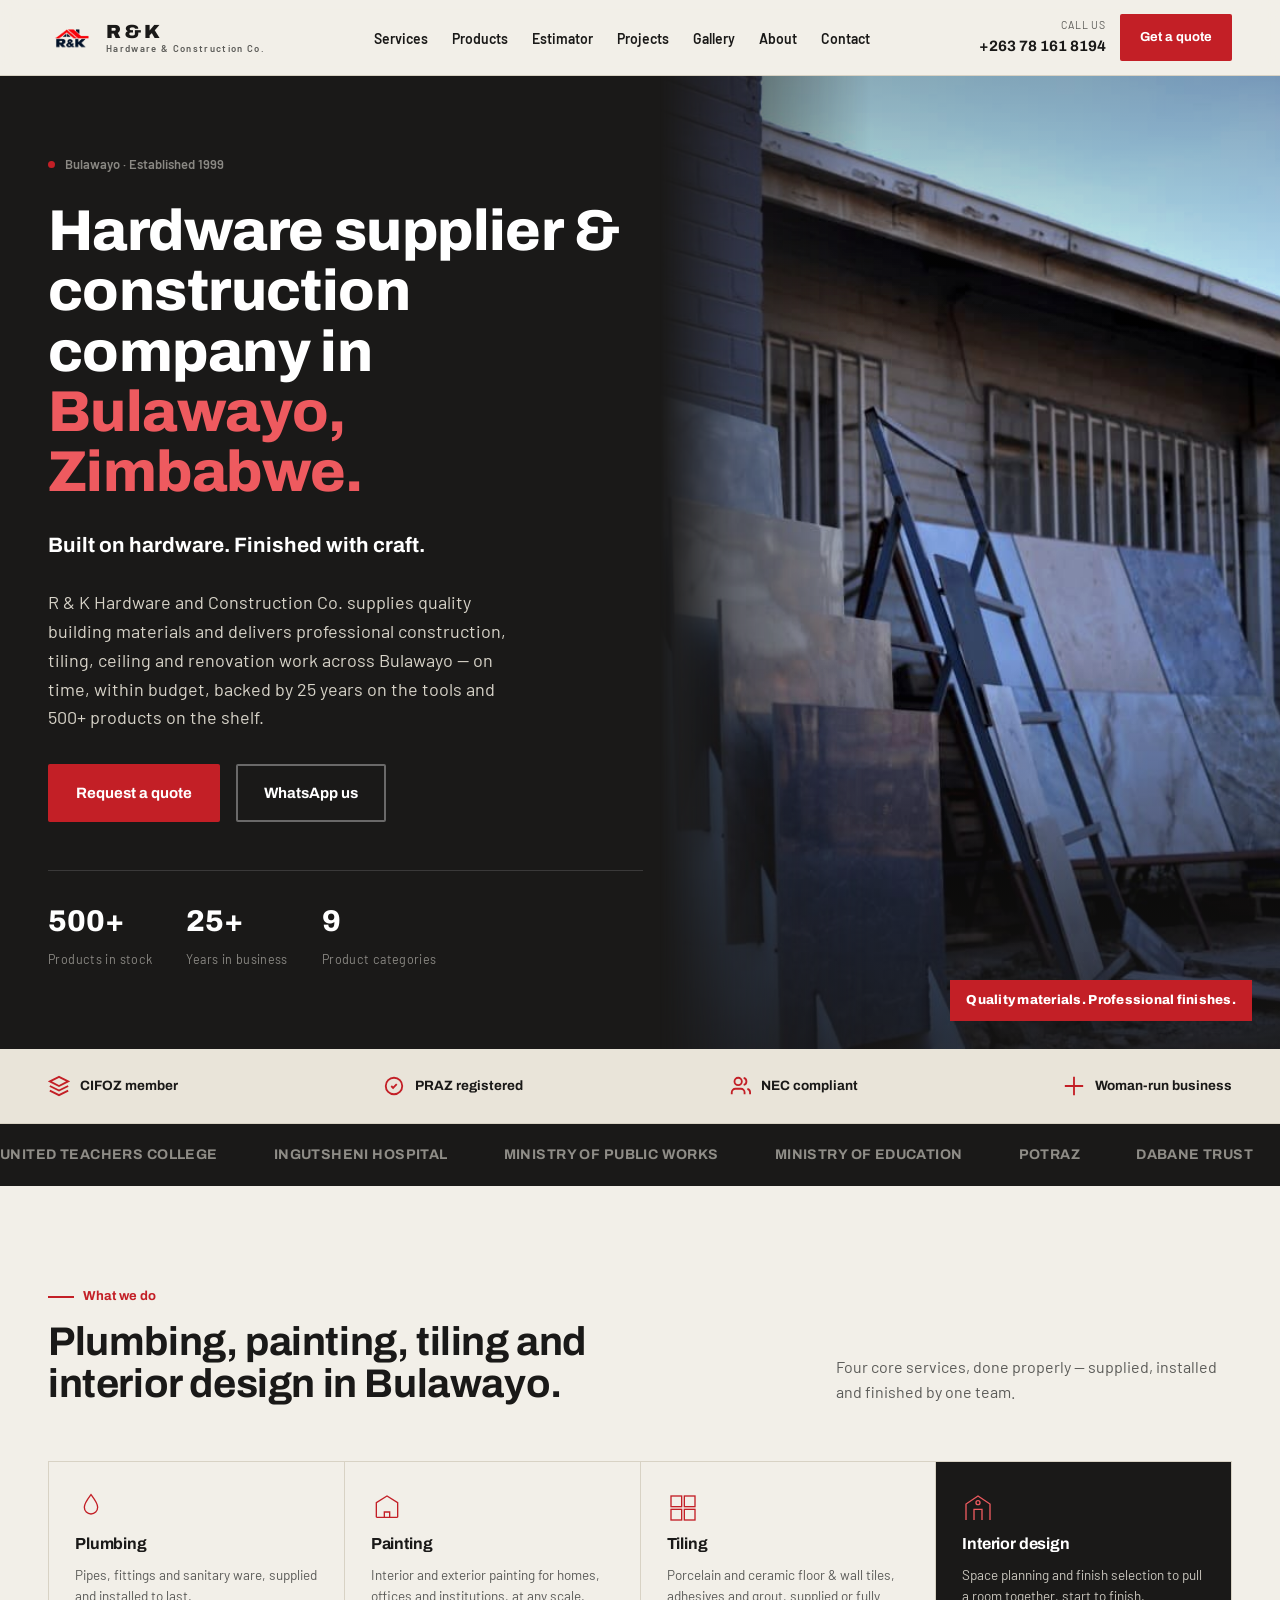
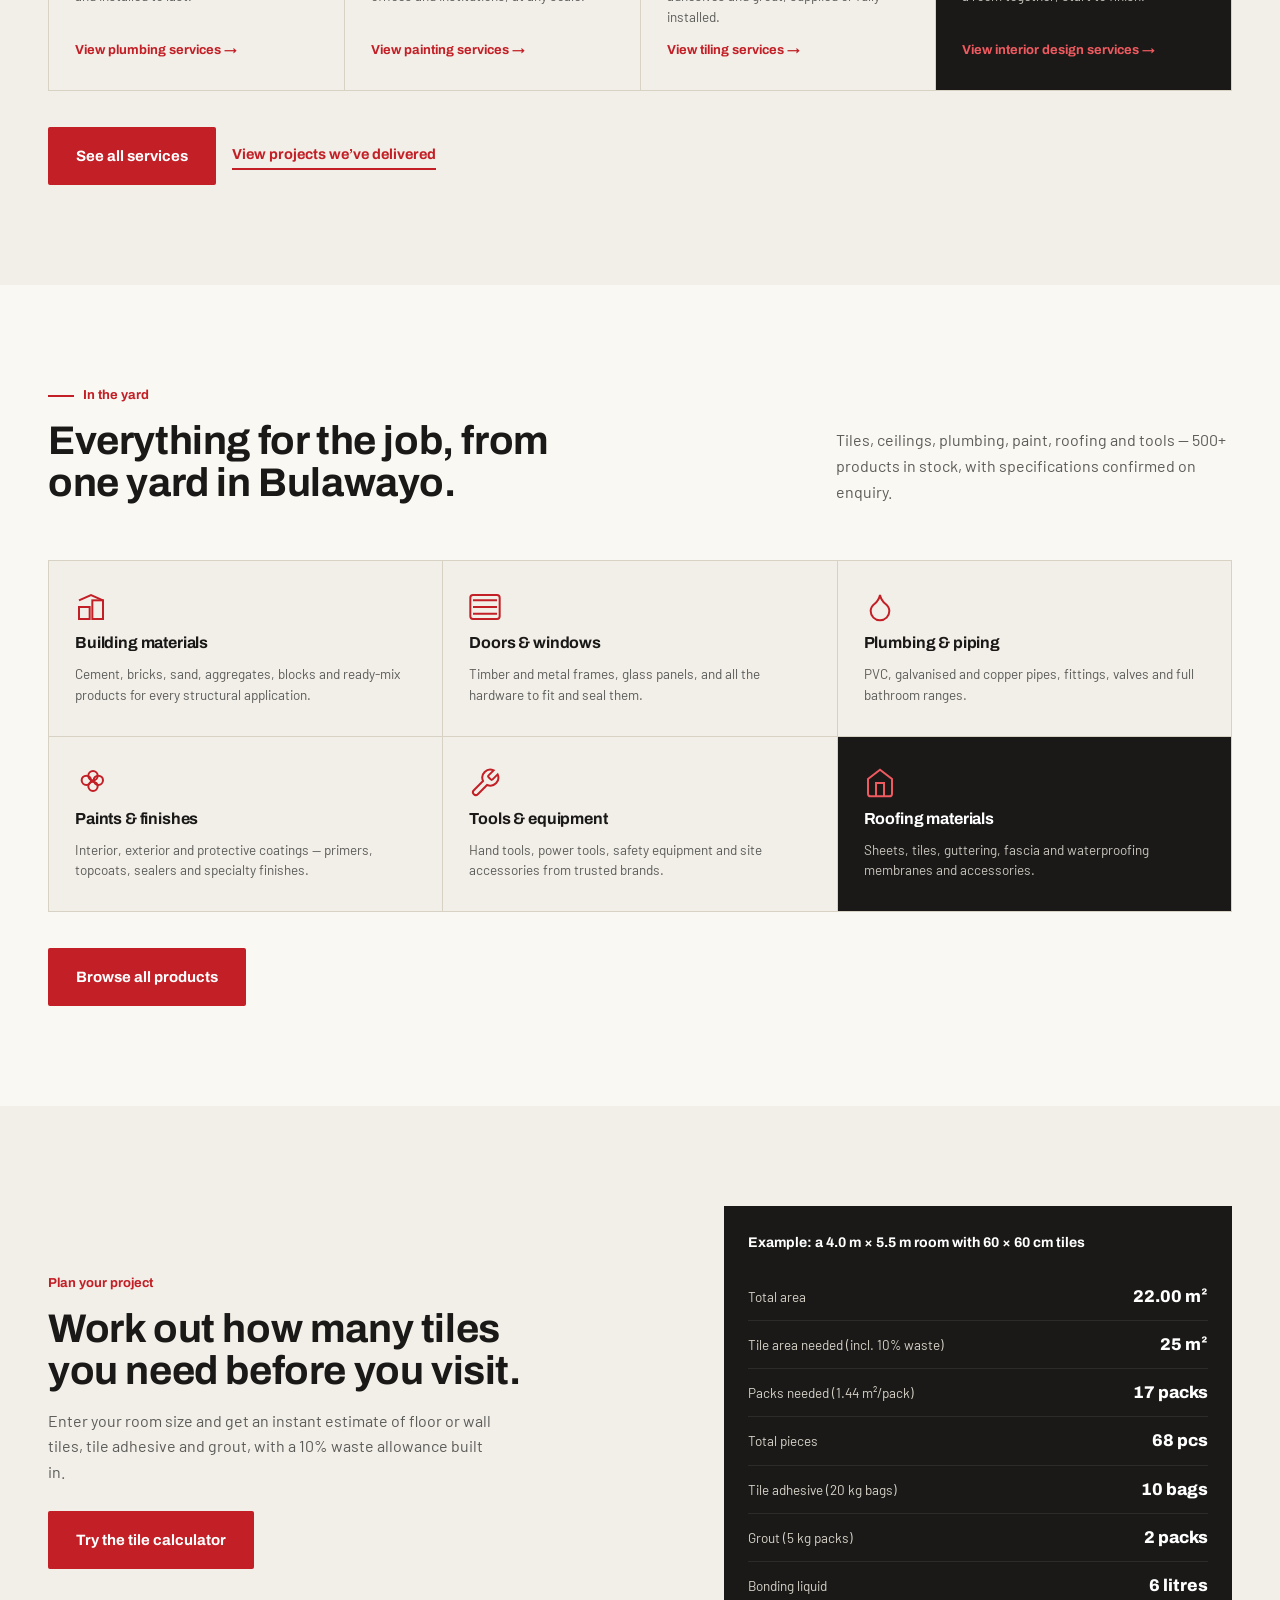
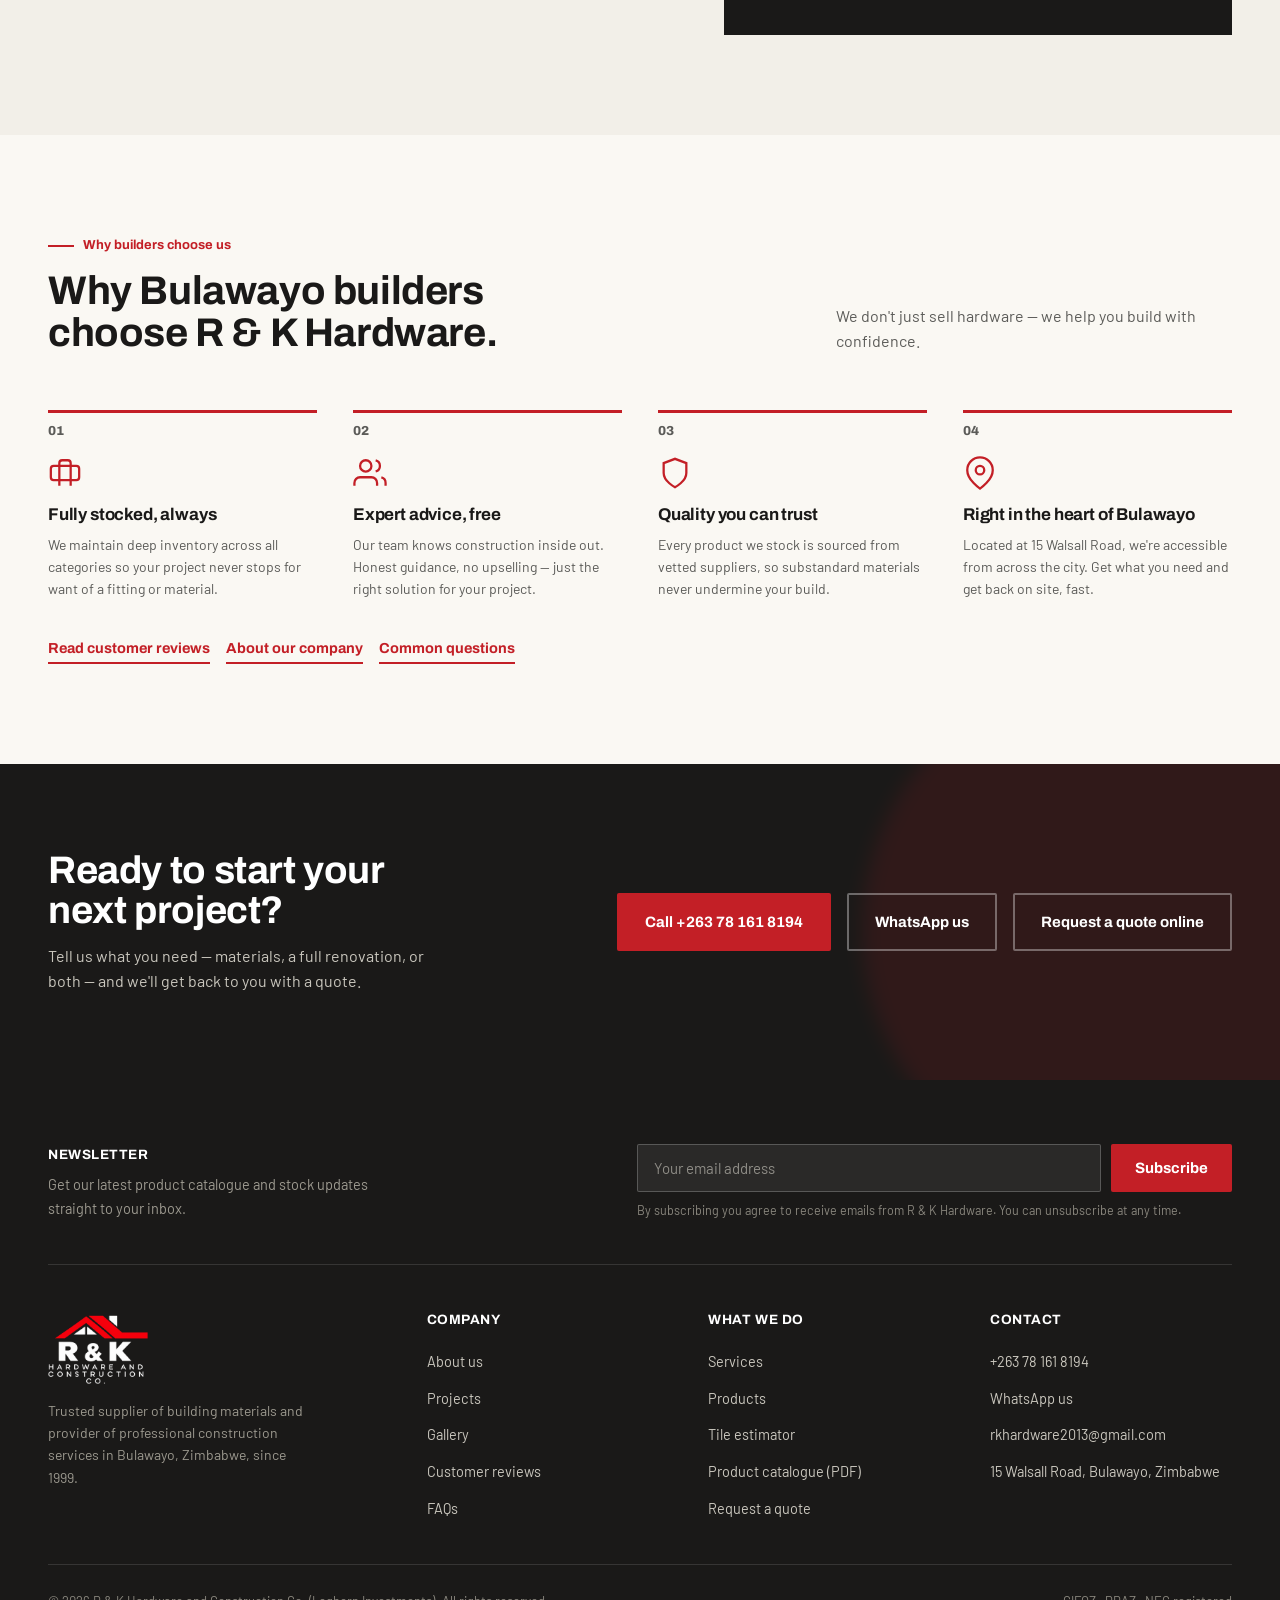
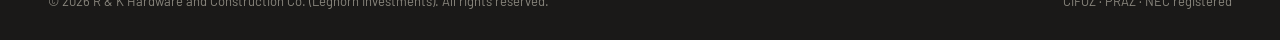
==== commit c0744d41: "Add files via upload" ====
--- a/index.html
+++ b/index.html
@@ -1,254 +1,254 @@
-<!DOCTYPE html>
-<html lang="en">
-<head>
-<meta charset="UTF-8">
-<meta name="viewport" content="width=device-width, initial-scale=1.0">
-<title>Hardware Store &amp; Building Materials | R &amp; K Hardware — Bulawayo, Zimbabwe</title>
-<meta name="description" content="R &amp; K Hardware supplies building materials, tiles, PVC ceilings and plumbing in Bulawayo, Zimbabwe, and builds and renovates. Trusted since 1999.">
-<meta name="keywords" content="hardware store Bulawayo, building materials Bulawayo, construction company Bulawayo, tiles Bulawayo, PVC ceiling Bulawayo, plumbing supplies Zimbabwe, R &amp; K Hardware, Zimbabwe">
-<meta name="robots" content="index, follow">
-<link rel="canonical" href="https://yourdomain.com/index.html">
-<meta name="geo.region" content="ZW-BU">
-<meta name="geo.placename" content="Bulawayo">
-<meta name="geo.position" content="-20.17;28.58">
-<meta name="ICBM" content="-20.17, 28.58">
-<meta name="theme-color" content="#1a1918">
-<meta property="og:title" content="Hardware Store &amp; Building Materials | R &amp; K Hardware — Bulawayo, Zimbabwe">
-<meta property="og:description" content="R &amp; K Hardware supplies building materials, tiles, PVC ceilings and plumbing in Bulawayo, Zimbabwe, and builds and renovates. Trusted since 1999.">
-<meta property="og:type" content="website">
-<meta property="og:url" content="https://yourdomain.com/index.html">
-<meta property="og:image" content="https://yourdomain.com/images/rk-hardware-bulawayo-og-home.jpg">
-<meta property="og:image:width" content="1200">
-<meta property="og:image:height" content="630">
-<meta property="og:image:alt" content="R &amp; K Hardware and Construction Co. — Home — Bulawayo, Zimbabwe">
-<meta property="og:locale" content="en_GB">
-<meta property="og:site_name" content="R &amp; K Hardware and Construction Co.">
-<meta name="twitter:card" content="summary_large_image">
-<meta name="twitter:title" content="Hardware Store &amp; Building Materials | R &amp; K Hardware — Bulawayo, Zimbabwe">
-<meta name="twitter:description" content="R &amp; K Hardware supplies building materials, tiles, PVC ceilings and plumbing in Bulawayo, Zimbabwe, and builds and renovates. Trusted since 1999.">
-<meta name="twitter:image" content="https://yourdomain.com/images/rk-hardware-bulawayo-og-home.jpg">
-<meta name="twitter:image:alt" content="R &amp; K Hardware and Construction Co. — Home — Bulawayo, Zimbabwe">
-<link rel="icon" type="image/x-icon" href="favicon.ico">
-<link rel="icon" type="image/png" sizes="16x16" href="favicon-16.png">
-<link rel="icon" type="image/png" sizes="32x32" href="favicon-32.png">
-<link rel="apple-touch-icon" sizes="180x180" href="apple-touch-icon.png">
-<link rel="preconnect" href="https://fonts.googleapis.com">
-<link rel="preconnect" href="https://fonts.gstatic.com" crossorigin>
-<link rel="preload" as="image" href="images/rk-hardware-tile-display-yard-bulawayo.jpg" fetchpriority="high">
-<link href="https://fonts.googleapis.com/css2?family=Archivo:wght@500;700;800;900&family=Barlow:ital,wght@0,400;0,500;0,600;0,700;1,400&display=swap" rel="stylesheet">
-<link rel="stylesheet" href="styles.css">
-<script>document.documentElement.className+=' js'</script>
-<script type="application/ld+json">{"@context":"https://schema.org","@graph":[{"@type":["HardwareStore","HomeAndConstructionBusiness"],"@id":"https://yourdomain.com/#business","name":"R & K Hardware and Construction Co.","alternateName":"R & K Hardware","legalName":"Leghorn Investments","url":"https://yourdomain.com/","logo":"https://yourdomain.com/images/rk-hardware-logo-512.png","image":["https://yourdomain.com/images/rk-hardware-bulawayo-og-home.jpg","https://yourdomain.com/images/porcelain-floor-tiles-marble-effect-bulawayo.jpg","https://yourdomain.com/images/pvc-gypsum-ceiling-cove-lighting-bulawayo.jpg"],"description":"Hardware supplier and construction company in Bulawayo, Zimbabwe: building materials, tiles, PVC ceilings, plumbing, painting, tiling and renovations since 1999.","telephone":"+263781618194","email":"rkhardware2013@gmail.com","foundingDate":"1999","address":{"@type":"PostalAddress","streetAddress":"15 Walsall Road","addressLocality":"Bulawayo","addressRegion":"Bulawayo Province","addressCountry":"ZW"},"geo":{"@type":"GeoCoordinates","latitude":-20.17,"longitude":28.58},"hasMap":"https://www.google.com/maps/search/?api=1&query=15%20Walsall%20Road%2C%20Bulawayo%2C%20Zimbabwe","areaServed":[{"@type":"City","name":"Bulawayo"},{"@type":"Country","name":"Zimbabwe"}],"openingHoursSpecification":[{"@type":"OpeningHoursSpecification","dayOfWeek":["Monday","Tuesday","Wednesday","Thursday","Friday"],"opens":"07:30","closes":"17:30"},{"@type":"OpeningHoursSpecification","dayOfWeek":"Saturday","opens":"07:30","closes":"13:00"}],"priceRange":"$$","contactPoint":{"@type":"ContactPoint","telephone":"+263781618194","contactType":"customer service","areaServed":"ZW","availableLanguage":"English"}},{"@type":"WebSite","@id":"https://yourdomain.com/#website","url":"https://yourdomain.com/","name":"R & K Hardware and Construction Co.","inLanguage":"en","publisher":{"@id":"https://yourdomain.com/#business"}},{"@type":"WebPage","@id":"https://yourdomain.com/index.html#webpage","url":"https://yourdomain.com/index.html","name":"Hardware Store & Building Materials | R & K Hardware — Bulawayo, Zimbabwe","description":"R & K Hardware supplies building materials, tiles, PVC ceilings and plumbing in Bulawayo, Zimbabwe, and builds and renovates. Trusted since 1999.","inLanguage":"en","isPartOf":{"@id":"https://yourdomain.com/#website"},"about":{"@id":"https://yourdomain.com/#business"},"primaryImageOfPage":{"@type":"ImageObject","url":"https://yourdomain.com/images/rk-hardware-bulawayo-og-home.jpg","width":1200,"height":630}}]}</script>
-</head>
-<body>
-<a class="skip-link" href="#main-content">Skip to main content</a>
-<header>
-  <div class="nav">
-    <a href="index.html" class="brand" aria-label="R &amp; K Hardware and Construction Co. — home">
-      <img src="images/rk-hardware-logo-roof-mark.png" class="brand-mark" alt="R &amp; K Hardware logo — roof mark" width="200" height="57">
-      <span class="brand-word">R&nbsp;&amp;&nbsp;K<span>Hardware &amp; Construction Co.</span></span>
-    </a>
-    <button class="menu-btn" id="menuBtn" type="button" aria-label="Toggle navigation menu" aria-expanded="false" aria-controls="navLinks">
-      <span></span><span></span><span></span>
-    </button>
-    <nav class="links" id="navLinks" aria-label="Main navigation">
-      <ul role="list"><li><a href="services.html">Services</a></li><li><a href="products.html">Products</a></li><li><a href="estimator.html">Estimator</a></li><li><a href="projects.html">Projects</a></li><li><a href="gallery.html">Gallery</a></li><li><a href="about.html">About</a></li><li><a href="contact.html">Contact</a></li></ul>
-    </nav>
-    <div class="nav-cta">
-      <a class="nav-phone" href="tel:+263781618194"><small>Call us</small><strong>+263 78 161 8194</strong></a>
-      <a href="contact.html" class="btn btn-primary btn-sm">Get a quote</a>
-    </div>
-  </div>
-</header>
-<main id="main-content">
-
-  <section class="hero">
-    <div class="hero-grid">
-      <div class="hero-copy">
-        <div class="eyebrow-mark"><span class="dot"></span>Bulawayo &middot; Established 1999</div>
-        <h1>Hardware supplier &amp; construction company in <em>Bulawayo, Zimbabwe.</em></h1>
-        <p class="hero-tagline">Built on hardware. Finished with craft.</p>
-        <p class="lead">R &amp; K Hardware and Construction Co. supplies quality building materials and delivers professional construction, tiling, ceiling and renovation work across Bulawayo — on time, within budget, backed by 25 years on the tools and 500+ products on the shelf.</p>
-        <div class="hero-ctas">
-          <a href="contact.html" class="btn btn-primary">Request a quote</a>
-          <a href="https://wa.me/263781618194?text=Hi%20R%20%26%20K%2C%20I%20would%20like%20to%20make%20an%20enquiry." class="btn btn-ghost-dark" target="_blank" rel="noopener">WhatsApp us</a>
-        </div>
-        <div class="hero-stats">
-          <div><strong>500+</strong><span>Products in stock</span></div>
-          <div><strong>25+</strong><span>Years in business</span></div>
-          <div><strong>9</strong><span>Product categories</span></div>
-        </div>
-      </div>
-      <div class="hero-visual">
-        <img src="images/rk-hardware-tile-display-yard-bulawayo.jpg" alt="Porcelain and ceramic tile display stands at the R &amp; K Hardware yard in Bulawayo" width="1280" height="853" fetchpriority="high">
-        <div class="tag">Quality materials. Professional finishes.</div>
-      </div>
-    </div>
-  </section>
-
-  <div class="trust">
-    <div class="wrap">
-      <div class="trust-item"><svg viewBox="0 0 24 24" fill="none" stroke="currentColor" stroke-width="2" aria-hidden="true"><path d="M12 2 2 7l10 5 10-5-10-5Z"/><path d="M2 17l10 5 10-5M2 12l10 5 10-5"/></svg><span>CIFOZ member</span></div>
-      <div class="trust-item"><svg viewBox="0 0 24 24" fill="none" stroke="currentColor" stroke-width="2" aria-hidden="true"><path d="M9 12l2 2 4-4"/><circle cx="12" cy="12" r="9"/></svg><span>PRAZ registered</span></div>
-      <div class="trust-item"><svg viewBox="0 0 24 24" fill="none" stroke="currentColor" stroke-width="2" aria-hidden="true"><path d="M17 21v-2a4 4 0 0 0-4-4H7a4 4 0 0 0-4 4v2"/><circle cx="10" cy="7" r="4"/><path d="M23 21v-2a4 4 0 0 0-3-3.87"/><path d="M16 3.13a4 4 0 0 1 0 7.75"/></svg><span>NEC compliant</span></div>
-      <div class="trust-item"><svg viewBox="0 0 24 24" fill="none" stroke="currentColor" stroke-width="2" aria-hidden="true"><path d="M12 2v20M2 12h20"/></svg><span>Woman-run business</span></div>
-    </div>
-  </div>
-  <div class="client-row" role="group" aria-label="Selected clients">
-    <div class="track">
-      <span>United Teachers College</span><span>Ingutsheni Hospital</span><span>Ministry of Public Works</span><span>Ministry of Education</span><span>POTRAZ</span><span>Dabane Trust</span>
-      <span aria-hidden="true">United Teachers College</span><span aria-hidden="true">Ingutsheni Hospital</span><span aria-hidden="true">Ministry of Public Works</span><span aria-hidden="true">Ministry of Education</span><span aria-hidden="true">POTRAZ</span><span aria-hidden="true">Dabane Trust</span>
-    </div>
-  </div>
-
-  <section class="sec">
-    <div class="wrap">
-      <div class="sec-head reveal">
-        <div>
-          <div class="kicker">What we do</div>
-          <h2>Plumbing, painting, tiling and interior design in Bulawayo.</h2>
-        </div>
-        <p>Four core services, done properly — supplied, installed and finished by one team.</p>
-      </div>
-      <div class="category-grid cols-4 reveal">
-        <a class="cat-card" href="services.html"><svg class="icon" viewBox="0 0 48 48" fill="none" stroke="currentColor" stroke-width="2" aria-hidden="true"><path d="M24 4c6 8 10 13 10 19a10 10 0 0 1-20 0c0-6 4-11 10-19Z"/></svg><h3 class="cat-title">Plumbing</h3><p>Pipes, fittings and sanitary ware, supplied and installed to last.</p><span class="card-link">View plumbing services &rarr;</span></a><a class="cat-card" href="services.html"><svg class="icon" viewBox="0 0 48 48" fill="none" stroke="currentColor" stroke-width="2" aria-hidden="true"><path d="M8 38V16l16-10 16 10v22"/><path d="M8 38h32M20 38v-8h8v8"/></svg><h3 class="cat-title">Painting</h3><p>Interior and exterior painting for homes, offices and institutions, at any scale.</p><span class="card-link">View painting services &rarr;</span></a><a class="cat-card" href="services.html"><svg class="icon" viewBox="0 0 48 48" fill="none" stroke="currentColor" stroke-width="2" aria-hidden="true"><rect x="6" y="6" width="16" height="16"/><rect x="26" y="6" width="16" height="16"/><rect x="6" y="26" width="16" height="16"/><rect x="26" y="26" width="16" height="16"/></svg><h3 class="cat-title">Tiling</h3><p>Porcelain and ceramic floor & wall tiles, adhesives and grout, supplied or fully installed.</p><span class="card-link">View tiling services &rarr;</span></a><a class="cat-card cat-card-dark" href="services.html"><svg class="icon" viewBox="0 0 48 48" fill="none" stroke="currentColor" stroke-width="2" aria-hidden="true"><path d="M6 42V18l18-12 18 12v24"/><path d="M18 42V26h12v16"/><circle cx="24" cy="16" r="3"/></svg><h3 class="cat-title">Interior design</h3><p>Space planning and finish selection to pull a room together, start to finish.</p><span class="card-link">View interior design services &rarr;</span></a>
-      </div>
-      <div class="more-row"><a class="btn btn-primary" href="services.html">See all services</a><a class="text-link" href="projects.html">View projects we&rsquo;ve delivered</a></div>
-    </div>
-  </section>
-
-  <section class="sec sec-alt">
-    <div class="wrap">
-      <div class="sec-head reveal">
-        <div>
-          <div class="kicker">In the yard</div>
-          <h2>Everything for the job, from one yard in Bulawayo.</h2>
-        </div>
-        <p>Tiles, ceilings, plumbing, paint, roofing and tools — 500+ products in stock, with specifications confirmed on enquiry.</p>
-      </div>
-      <div class="category-grid reveal">
-        <a class="cat-card" href="products.html"><svg class="icon" viewBox="0 0 24 24" fill="none" stroke="currentColor" stroke-width="1.5" aria-hidden="true"><rect x="3" y="12" width="8" height="9"/><rect x="13" y="7" width="8" height="14"/><path d="M3 7l9-4 9 4"/></svg><h3 class="cat-title">Building materials</h3><p>Cement, bricks, sand, aggregates, blocks and ready-mix products for every structural application.</p></a><a class="cat-card" href="products.html"><svg class="icon" viewBox="0 0 24 24" fill="none" stroke="currentColor" stroke-width="1.5" aria-hidden="true"><rect x="1" y="3" width="22" height="18" rx="2"/><path d="M3 7h18M3 12h18M3 17h18"/></svg><h3 class="cat-title">Doors &amp; windows</h3><p>Timber and metal frames, glass panels, and all the hardware to fit and seal them.</p></a><a class="cat-card" href="products.html"><svg class="icon" viewBox="0 0 24 24" fill="none" stroke="currentColor" stroke-width="1.5" aria-hidden="true"><path d="M12 22a7 7 0 007-7c0-2-1-3.9-3-5.5s-3.5-4-4-6.5c-.5 2.5-2 4.9-4 6.5C6 11.1 5 13 5 15a7 7 0 007 7z"/></svg><h3 class="cat-title">Plumbing &amp; piping</h3><p>PVC, galvanised and copper pipes, fittings, valves and full bathroom ranges.</p></a><a class="cat-card" href="products.html"><svg class="icon" viewBox="0 0 24 24" fill="none" stroke="currentColor" stroke-width="1.5" aria-hidden="true"><circle cx="13.5" cy="6.5" r="3.5"/><circle cx="8.5" cy="10" r="3.5"/><circle cx="17.5" cy="10" r="3.5"/><circle cx="13.5" cy="14.5" r="3.5"/></svg><h3 class="cat-title">Paints &amp; finishes</h3><p>Interior, exterior and protective coatings — primers, topcoats, sealers and specialty finishes.</p></a><a class="cat-card" href="products.html"><svg class="icon" viewBox="0 0 24 24" fill="none" stroke="currentColor" stroke-width="1.5" aria-hidden="true"><path d="M14.7 6.3a1 1 0 000 1.4l1.6 1.6a1 1 0 001.4 0l3.77-3.77a6 6 0 01-7.94 7.94l-6.91 6.91a2.12 2.12 0 01-3-3l6.91-6.91a6 6 0 017.94-7.94z"/></svg><h3 class="cat-title">Tools &amp; equipment</h3><p>Hand tools, power tools, safety equipment and site accessories from trusted brands.</p></a><a class="cat-card cat-card-dark" href="products.html"><svg class="icon" viewBox="0 0 24 24" fill="none" stroke="currentColor" stroke-width="1.5" aria-hidden="true"><path d="M3 9l9-7 9 7v11a2 2 0 01-2 2H5a2 2 0 01-2-2z"/><polyline points="9 22 9 12 15 12 15 22"/></svg><h3 class="cat-title">Roofing materials</h3><p>Sheets, tiles, guttering, fascia and waterproofing membranes and accessories.</p></a>
-      </div>
-      <div class="more-row"><a class="btn btn-primary" href="products.html">Browse all products</a></div>
-    </div>
-  </section>
-
-  <section class="sec">
-    <div class="wrap promo">
-      <div class="reveal">
-        <div class="kicker" style="font-family:'Archivo',Arial,sans-serif;font-weight:700;font-size:13px;color:var(--red);margin-bottom:14px">Plan your project</div>
-        <h2>Work out how many tiles you need before you visit.</h2>
-        <p>Enter your room size and get an instant estimate of floor or wall tiles, tile adhesive and grout, with a 10% waste allowance built in.</p>
-        <a class="btn btn-primary" href="estimator.html">Try the tile calculator</a>
-      </div>
-      <div class="est-results reveal">
-        <p class="ex-title">Example: a 4.0 m × 5.5 m room with 60 × 60 cm tiles</p>
-        <div class="res-item"><div class="ri-lbl">Total area</div><div class="ri-val">22.00 m²</div></div><div class="res-item"><div class="ri-lbl">Tile area needed (incl. 10% waste)</div><div class="ri-val">25 m²</div></div><div class="res-item"><div class="ri-lbl">Packs needed (1.44 m²/pack)</div><div class="ri-val">17 packs</div></div><div class="res-item"><div class="ri-lbl">Total pieces</div><div class="ri-val">68 pcs</div></div><div class="res-item"><div class="ri-lbl">Tile adhesive (20 kg bags)</div><div class="ri-val">10 bags</div></div><div class="res-item"><div class="ri-lbl">Grout (5 kg packs)</div><div class="ri-val">3 packs</div></div>
-      </div>
-    </div>
-  </section>
-
-  <section class="sec sec-alt">
-    <div class="wrap">
-      <div class="sec-head reveal">
-        <div>
-          <div class="kicker">Why builders choose us</div>
-          <h2>Why Bulawayo builders choose R &amp; K Hardware.</h2>
-        </div>
-        <p>We don't just sell hardware — we help you build with confidence.</p>
-      </div>
-      <div class="why-grid reveal"><div class="why-card"><div class="why-num" aria-hidden="true">01</div><svg class="icon" viewBox="0 0 24 24" fill="none" stroke="currentColor" stroke-width="1.6" aria-hidden="true"><path d="M20 7H4a2 2 0 00-2 2v6a2 2 0 002 2h16a2 2 0 002-2V9a2 2 0 00-2-2z"/><path d="M16 21V5a2 2 0 00-2-2h-4a2 2 0 00-2 2v16"/></svg><h3>Fully stocked, always</h3><p>We maintain deep inventory across all categories so your project never stops for want of a fitting or material.</p></div><div class="why-card"><div class="why-num" aria-hidden="true">02</div><svg class="icon" viewBox="0 0 24 24" fill="none" stroke="currentColor" stroke-width="1.6" aria-hidden="true"><path d="M17 21v-2a4 4 0 00-4-4H5a4 4 0 00-4 4v2"/><circle cx="9" cy="7" r="4"/><path d="M23 21v-2a4 4 0 00-3-3.87"/><path d="M16 3.13a4 4 0 010 7.75"/></svg><h3>Expert advice, free</h3><p>Our team knows construction inside out. Honest guidance, no upselling — just the right solution for your project.</p></div><div class="why-card"><div class="why-num" aria-hidden="true">03</div><svg class="icon" viewBox="0 0 24 24" fill="none" stroke="currentColor" stroke-width="1.6" aria-hidden="true"><path d="M12 22s8-4 8-10V5l-8-3-8 3v7c0 6 8 10 8 10z"/></svg><h3>Quality you can trust</h3><p>Every product we stock is sourced from vetted suppliers, so substandard materials never undermine your build.</p></div><div class="why-card"><div class="why-num" aria-hidden="true">04</div><svg class="icon" viewBox="0 0 24 24" fill="none" stroke="currentColor" stroke-width="1.6" aria-hidden="true"><path d="M21 10c0 7-9 13-9 13s-9-6-9-13a9 9 0 0118 0z"/><circle cx="12" cy="10" r="3"/></svg><h3>Right in the heart of Bulawayo</h3><p>Located at 15 Walsall Road, we're accessible from across the city. Get what you need and get back on site, fast.</p></div></div>
-      <div class="more-row"><a class="text-link" href="testimonials.html">Read customer reviews</a><a class="text-link" href="about.html">About our company</a><a class="text-link" href="faq.html">Common questions</a></div>
-    </div>
-  </section>
-
-  <section class="cta-band">
-    <div class="wrap cta-inner">
-      <div>
-        <h2>Ready to start your next project?</h2>
-        <p>Tell us what you need — materials, a full renovation, or both — and we'll get back to you with a quote.</p>
-      </div>
-      <div class="cta-actions">
-        <a href="tel:+263781618194" class="btn btn-primary">Call +263 78 161 8194</a>
-        <a href="https://wa.me/263781618194?text=Hi%20R%20%26%20K%2C%20I%20would%20like%20a%20quote%20for%20a%20project." class="btn btn-ghost-dark" target="_blank" rel="noopener">WhatsApp us</a>
-        <a href="contact.html" class="btn btn-ghost-dark">Request a quote online</a>
-      </div>
-    </div>
-  </section>
-</main>
-
-<footer>
-  <div class="wrap">
-    <div class="foot-news news-dark">
-      <div class="fn-copy">
-        <span class="foot-title">Newsletter</span>
-        <p>Get our latest product catalogue and stock updates straight to your inbox.</p>
-      </div>
-      <div class="fn-form">
-        <form class="news-form" action="https://formsubmit.co/rkhardware2013@gmail.com" method="POST" data-newsletter data-ajax="https://formsubmit.co/ajax/rkhardware2013@gmail.com">
-          <input type="hidden" name="_subject" value="New newsletter subscriber from the R &amp; K Hardware website">
-          <input type="hidden" name="_next" value="https://yourdomain.com/index.html?subscribed=1">
-          <input type="hidden" name="_captcha" value="false">
-          <input type="hidden" name="_template" value="table">
-          <input type="hidden" name="signup_source" value="Footer (index.html)">
-          <div class="honey" aria-hidden="true"><label>Leave this field empty<input type="text" name="_honey" tabindex="-1" autocomplete="off"></label></div>
-          <div class="news-row">
-            <label class="sr-only" for="newsEmailFooter">Email address</label>
-            <input id="newsEmailFooter" name="email" type="email" required autocomplete="email" placeholder="Your email address">
-            <button type="submit" class="btn btn-primary">Subscribe</button>
-          </div>
-          <p class="news-fine">By subscribing you agree to receive emails from R &amp; K Hardware. You can unsubscribe at any time.</p>
-          <p class="form-error" role="alert" hidden>Sorry, that didn&rsquo;t go through. Please try again or WhatsApp us on +263 78 161 8194.</p>
-        </form>
-        <div class="news-thanks" hidden>
-          <strong>You&rsquo;re on the list.</strong>
-          <p>Thanks for subscribing. Here&rsquo;s our catalogue to get you started.</p>
-          <a class="btn btn-primary btn-sm" href="catalogue/rk-hardware-product-catalogue.pdf" download><svg viewBox="0 0 24 24" fill="none" stroke="currentColor" stroke-width="2" aria-hidden="true"><path d="M12 3v12m0 0l-4-4m4 4l4-4"/><path d="M4 17v2a2 2 0 002 2h12a2 2 0 002-2v-2"/></svg>Download catalogue (PDF)</a>
-        </div>
-      </div>
-    </div>
-    <div class="foot-grid">
-      <div class="foot-brand">
-        <img src="images/rk-hardware-construction-logo-white.png" class="foot-logo-mark" alt="R &amp; K Hardware and Construction Co. logo" width="340" height="212" loading="lazy" decoding="async">
-        <p>Trusted supplier of building materials and provider of professional construction services in Bulawayo, Zimbabwe, since 1999.</p>
-      </div>
-      <nav aria-label="Footer company links">
-        <span class="foot-title">Company</span>
-        <ul role="list">
-          <li><a href="about.html">About us</a></li>
-          <li><a href="projects.html">Projects</a></li>
-          <li><a href="gallery.html">Gallery</a></li>
-          <li><a href="testimonials.html">Customer reviews</a></li>
-          <li><a href="faq.html">FAQs</a></li>
-        </ul>
-      </nav>
-      <nav aria-label="Footer services links">
-        <span class="foot-title">What we do</span>
-        <ul role="list">
-          <li><a href="services.html">Services</a></li>
-          <li><a href="products.html">Products</a></li>
-          <li><a href="estimator.html">Tile estimator</a></li>
-          <li><a href="catalogue/rk-hardware-product-catalogue.pdf" download>Product catalogue (PDF)</a></li>
-          <li><a href="contact.html">Request a quote</a></li>
-        </ul>
-      </nav>
-      <div>
-        <span class="foot-title">Contact</span>
-        <ul role="list">
-          <li><a href="tel:+263781618194">+263 78 161 8194</a></li>
-          <li><a href="https://wa.me/263781618194?text=Hi%20R%20%26%20K%2C%20I%20would%20like%20to%20make%20an%20enquiry." target="_blank" rel="noopener">WhatsApp us</a></li>
-          <li><a href="mailto:rkhardware2013@gmail.com">rkhardware2013@gmail.com</a></li>
-          <li><span>15 Walsall Road, Bulawayo, Zimbabwe</span></li>
-        </ul>
-      </div>
-    </div>
-    <div class="foot-bottom">
-      <span>&copy; <span id="year">2026</span> R &amp; K Hardware and Construction Co. (Leghorn Investments). All rights reserved.</span>
-      <span>CIFOZ &middot; PRAZ &middot; NEC registered</span>
-    </div>
-  </div>
-</footer>
-
-<script src="main.js"></script>
-</body>
-</html>
+<!DOCTYPE html>
+<html lang="en">
+<head>
+<meta charset="UTF-8">
+<meta name="viewport" content="width=device-width, initial-scale=1.0">
+<title>Hardware Store &amp; Building Materials | R &amp; K Hardware — Bulawayo, Zimbabwe</title>
+<meta name="description" content="R &amp; K Hardware supplies building materials, tiles, PVC ceilings and plumbing in Bulawayo, Zimbabwe, and builds and renovates. Trusted since 1999.">
+<meta name="keywords" content="hardware store Bulawayo, building materials Bulawayo, construction company Bulawayo, tiles Bulawayo, PVC ceiling Bulawayo, plumbing supplies Zimbabwe, R &amp; K Hardware, Zimbabwe">
+<meta name="robots" content="index, follow">
+<link rel="canonical" href="https://yourdomain.com/index.html">
+<meta name="geo.region" content="ZW-BU">
+<meta name="geo.placename" content="Bulawayo">
+<meta name="geo.position" content="-20.17;28.58">
+<meta name="ICBM" content="-20.17, 28.58">
+<meta name="theme-color" content="#1a1918">
+<meta property="og:title" content="Hardware Store &amp; Building Materials | R &amp; K Hardware — Bulawayo, Zimbabwe">
+<meta property="og:description" content="R &amp; K Hardware supplies building materials, tiles, PVC ceilings and plumbing in Bulawayo, Zimbabwe, and builds and renovates. Trusted since 1999.">
+<meta property="og:type" content="website">
+<meta property="og:url" content="https://yourdomain.com/index.html">
+<meta property="og:image" content="https://yourdomain.com/images/rk-hardware-bulawayo-og-home.jpg">
+<meta property="og:image:width" content="1200">
+<meta property="og:image:height" content="630">
+<meta property="og:image:alt" content="R &amp; K Hardware and Construction Co. — Home — Bulawayo, Zimbabwe">
+<meta property="og:locale" content="en_GB">
+<meta property="og:site_name" content="R &amp; K Hardware and Construction Co.">
+<meta name="twitter:card" content="summary_large_image">
+<meta name="twitter:title" content="Hardware Store &amp; Building Materials | R &amp; K Hardware — Bulawayo, Zimbabwe">
+<meta name="twitter:description" content="R &amp; K Hardware supplies building materials, tiles, PVC ceilings and plumbing in Bulawayo, Zimbabwe, and builds and renovates. Trusted since 1999.">
+<meta name="twitter:image" content="https://yourdomain.com/images/rk-hardware-bulawayo-og-home.jpg">
+<meta name="twitter:image:alt" content="R &amp; K Hardware and Construction Co. — Home — Bulawayo, Zimbabwe">
+<link rel="icon" type="image/x-icon" href="favicon.ico">
+<link rel="icon" type="image/png" sizes="16x16" href="favicon-16.png">
+<link rel="icon" type="image/png" sizes="32x32" href="favicon-32.png">
+<link rel="apple-touch-icon" sizes="180x180" href="apple-touch-icon.png">
+<link rel="preconnect" href="https://fonts.googleapis.com">
+<link rel="preconnect" href="https://fonts.gstatic.com" crossorigin>
+<link rel="preload" as="image" href="images/rk-hardware-tile-display-yard-bulawayo.jpg" fetchpriority="high">
+<link href="https://fonts.googleapis.com/css2?family=Archivo:wght@500;700;800;900&family=Barlow:ital,wght@0,400;0,500;0,600;0,700;1,400&display=swap" rel="stylesheet">
+<link rel="stylesheet" href="styles.css">
+<script>document.documentElement.className+=' js'</script>
+<script type="application/ld+json">{"@context":"https://schema.org","@graph":[{"@type":["HardwareStore","HomeAndConstructionBusiness"],"@id":"https://yourdomain.com/#business","name":"R & K Hardware and Construction Co.","alternateName":"R & K Hardware","legalName":"Leghorn Investments","url":"https://yourdomain.com/","logo":"https://yourdomain.com/images/rk-hardware-logo-512.png","image":["https://yourdomain.com/images/rk-hardware-bulawayo-og-home.jpg","https://yourdomain.com/images/porcelain-floor-tiles-marble-effect-bulawayo.jpg","https://yourdomain.com/images/pvc-gypsum-ceiling-cove-lighting-bulawayo.jpg"],"description":"Hardware supplier and construction company in Bulawayo, Zimbabwe: building materials, tiles, PVC ceilings, plumbing, painting, tiling and renovations since 1999.","telephone":"+263781618194","email":"rkhardware2013@gmail.com","foundingDate":"1999","address":{"@type":"PostalAddress","streetAddress":"15 Walsall Road","addressLocality":"Bulawayo","addressRegion":"Bulawayo Province","addressCountry":"ZW"},"geo":{"@type":"GeoCoordinates","latitude":-20.17,"longitude":28.58},"hasMap":"https://www.google.com/maps/search/?api=1&query=15%20Walsall%20Road%2C%20Bulawayo%2C%20Zimbabwe","areaServed":[{"@type":"City","name":"Bulawayo"},{"@type":"Country","name":"Zimbabwe"}],"openingHoursSpecification":[{"@type":"OpeningHoursSpecification","dayOfWeek":["Monday","Tuesday","Wednesday","Thursday","Friday"],"opens":"07:30","closes":"17:30"},{"@type":"OpeningHoursSpecification","dayOfWeek":"Saturday","opens":"07:30","closes":"13:00"}],"priceRange":"$$","contactPoint":{"@type":"ContactPoint","telephone":"+263781618194","contactType":"customer service","areaServed":"ZW","availableLanguage":"English"}},{"@type":"WebSite","@id":"https://yourdomain.com/#website","url":"https://yourdomain.com/","name":"R & K Hardware and Construction Co.","inLanguage":"en","publisher":{"@id":"https://yourdomain.com/#business"}},{"@type":"WebPage","@id":"https://yourdomain.com/index.html#webpage","url":"https://yourdomain.com/index.html","name":"Hardware Store & Building Materials | R & K Hardware — Bulawayo, Zimbabwe","description":"R & K Hardware supplies building materials, tiles, PVC ceilings and plumbing in Bulawayo, Zimbabwe, and builds and renovates. Trusted since 1999.","inLanguage":"en","isPartOf":{"@id":"https://yourdomain.com/#website"},"about":{"@id":"https://yourdomain.com/#business"},"primaryImageOfPage":{"@type":"ImageObject","url":"https://yourdomain.com/images/rk-hardware-bulawayo-og-home.jpg","width":1200,"height":630}}]}</script>
+</head>
+<body>
+<a class="skip-link" href="#main-content">Skip to main content</a>
+<header>
+  <div class="nav">
+    <a href="index.html" class="brand" aria-label="R &amp; K Hardware and Construction Co. — home">
+      <img src="images/rk-hardware-logo-roof-mark.png" class="brand-mark" alt="R &amp; K Hardware logo — roof mark" width="200" height="57">
+      <span class="brand-word">R&nbsp;&amp;&nbsp;K<span>Hardware &amp; Construction Co.</span></span>
+    </a>
+    <button class="menu-btn" id="menuBtn" type="button" aria-label="Toggle navigation menu" aria-expanded="false" aria-controls="navLinks">
+      <span></span><span></span><span></span>
+    </button>
+    <nav class="links" id="navLinks" aria-label="Main navigation">
+      <ul role="list"><li><a href="services.html">Services</a></li><li><a href="products.html">Products</a></li><li><a href="estimator.html">Estimator</a></li><li><a href="projects.html">Projects</a></li><li><a href="gallery.html">Gallery</a></li><li><a href="about.html">About</a></li><li><a href="contact.html">Contact</a></li></ul>
+    </nav>
+    <div class="nav-cta">
+      <a class="nav-phone" href="tel:+263781618194"><small>Call us</small><strong>+263 78 161 8194</strong></a>
+      <a href="contact.html" class="btn btn-primary btn-sm">Get a quote</a>
+    </div>
+  </div>
+</header>
+<main id="main-content">
+
+  <section class="hero">
+    <div class="hero-grid">
+      <div class="hero-copy">
+        <div class="eyebrow-mark"><span class="dot"></span>Bulawayo &middot; Established 1999</div>
+        <h1>Hardware supplier &amp; construction company in <em>Bulawayo, Zimbabwe.</em></h1>
+        <p class="hero-tagline">Built on hardware. Finished with craft.</p>
+        <p class="lead">R &amp; K Hardware and Construction Co. supplies quality building materials and delivers professional construction, tiling, ceiling and renovation work across Bulawayo — on time, within budget, backed by 25 years on the tools and 500+ products on the shelf.</p>
+        <div class="hero-ctas">
+          <a href="contact.html" class="btn btn-primary">Request a quote</a>
+          <a href="https://wa.me/263781618194?text=Hi%20R%20%26%20K%2C%20I%20would%20like%20to%20make%20an%20enquiry." class="btn btn-ghost-dark" target="_blank" rel="noopener">WhatsApp us</a>
+        </div>
+        <div class="hero-stats">
+          <div><strong>500+</strong><span>Products in stock</span></div>
+          <div><strong>25+</strong><span>Years in business</span></div>
+          <div><strong>9</strong><span>Product categories</span></div>
+        </div>
+      </div>
+      <div class="hero-visual">
+        <img src="images/rk-hardware-tile-display-yard-bulawayo.jpg" alt="Porcelain and ceramic tile display stands at the R &amp; K Hardware yard in Bulawayo" width="1280" height="853" fetchpriority="high">
+        <div class="tag">Quality materials. Professional finishes.</div>
+      </div>
+    </div>
+  </section>
+
+  <div class="trust">
+    <div class="wrap">
+      <div class="trust-item"><svg viewBox="0 0 24 24" fill="none" stroke="currentColor" stroke-width="2" aria-hidden="true"><path d="M12 2 2 7l10 5 10-5-10-5Z"/><path d="M2 17l10 5 10-5M2 12l10 5 10-5"/></svg><span>CIFOZ member</span></div>
+      <div class="trust-item"><svg viewBox="0 0 24 24" fill="none" stroke="currentColor" stroke-width="2" aria-hidden="true"><path d="M9 12l2 2 4-4"/><circle cx="12" cy="12" r="9"/></svg><span>PRAZ registered</span></div>
+      <div class="trust-item"><svg viewBox="0 0 24 24" fill="none" stroke="currentColor" stroke-width="2" aria-hidden="true"><path d="M17 21v-2a4 4 0 0 0-4-4H7a4 4 0 0 0-4 4v2"/><circle cx="10" cy="7" r="4"/><path d="M23 21v-2a4 4 0 0 0-3-3.87"/><path d="M16 3.13a4 4 0 0 1 0 7.75"/></svg><span>NEC compliant</span></div>
+      <div class="trust-item"><svg viewBox="0 0 24 24" fill="none" stroke="currentColor" stroke-width="2" aria-hidden="true"><path d="M12 2v20M2 12h20"/></svg><span>Woman-run business</span></div>
+    </div>
+  </div>
+  <div class="client-row" role="group" aria-label="Selected clients">
+    <div class="track">
+      <span>United Teachers College</span><span>Ingutsheni Hospital</span><span>Ministry of Public Works</span><span>Ministry of Education</span><span>POTRAZ</span><span>Dabane Trust</span>
+      <span aria-hidden="true">United Teachers College</span><span aria-hidden="true">Ingutsheni Hospital</span><span aria-hidden="true">Ministry of Public Works</span><span aria-hidden="true">Ministry of Education</span><span aria-hidden="true">POTRAZ</span><span aria-hidden="true">Dabane Trust</span>
+    </div>
+  </div>
+
+  <section class="sec">
+    <div class="wrap">
+      <div class="sec-head reveal">
+        <div>
+          <div class="kicker">What we do</div>
+          <h2>Plumbing, painting, tiling and interior design in Bulawayo.</h2>
+        </div>
+        <p>Four core services, done properly — supplied, installed and finished by one team.</p>
+      </div>
+      <div class="category-grid cols-4 reveal">
+        <a class="cat-card" href="services.html"><svg class="icon" viewBox="0 0 48 48" fill="none" stroke="currentColor" stroke-width="2" aria-hidden="true"><path d="M24 4c6 8 10 13 10 19a10 10 0 0 1-20 0c0-6 4-11 10-19Z"/></svg><h3 class="cat-title">Plumbing</h3><p>Pipes, fittings and sanitary ware, supplied and installed to last.</p><span class="card-link">View plumbing services &rarr;</span></a><a class="cat-card" href="services.html"><svg class="icon" viewBox="0 0 48 48" fill="none" stroke="currentColor" stroke-width="2" aria-hidden="true"><path d="M8 38V16l16-10 16 10v22"/><path d="M8 38h32M20 38v-8h8v8"/></svg><h3 class="cat-title">Painting</h3><p>Interior and exterior painting for homes, offices and institutions, at any scale.</p><span class="card-link">View painting services &rarr;</span></a><a class="cat-card" href="services.html"><svg class="icon" viewBox="0 0 48 48" fill="none" stroke="currentColor" stroke-width="2" aria-hidden="true"><rect x="6" y="6" width="16" height="16"/><rect x="26" y="6" width="16" height="16"/><rect x="6" y="26" width="16" height="16"/><rect x="26" y="26" width="16" height="16"/></svg><h3 class="cat-title">Tiling</h3><p>Porcelain and ceramic floor & wall tiles, adhesives and grout, supplied or fully installed.</p><span class="card-link">View tiling services &rarr;</span></a><a class="cat-card cat-card-dark" href="services.html"><svg class="icon" viewBox="0 0 48 48" fill="none" stroke="currentColor" stroke-width="2" aria-hidden="true"><path d="M6 42V18l18-12 18 12v24"/><path d="M18 42V26h12v16"/><circle cx="24" cy="16" r="3"/></svg><h3 class="cat-title">Interior design</h3><p>Space planning and finish selection to pull a room together, start to finish.</p><span class="card-link">View interior design services &rarr;</span></a>
+      </div>
+      <div class="more-row"><a class="btn btn-primary" href="services.html">See all services</a><a class="text-link" href="projects.html">View projects we&rsquo;ve delivered</a></div>
+    </div>
+  </section>
+
+  <section class="sec sec-alt">
+    <div class="wrap">
+      <div class="sec-head reveal">
+        <div>
+          <div class="kicker">In the yard</div>
+          <h2>Everything for the job, from one yard in Bulawayo.</h2>
+        </div>
+        <p>Tiles, ceilings, plumbing, paint, roofing and tools — 500+ products in stock, with specifications confirmed on enquiry.</p>
+      </div>
+      <div class="category-grid reveal">
+        <a class="cat-card" href="products.html"><svg class="icon" viewBox="0 0 24 24" fill="none" stroke="currentColor" stroke-width="1.5" aria-hidden="true"><rect x="3" y="12" width="8" height="9"/><rect x="13" y="7" width="8" height="14"/><path d="M3 7l9-4 9 4"/></svg><h3 class="cat-title">Building materials</h3><p>Cement, bricks, sand, aggregates, blocks and ready-mix products for every structural application.</p></a><a class="cat-card" href="products.html"><svg class="icon" viewBox="0 0 24 24" fill="none" stroke="currentColor" stroke-width="1.5" aria-hidden="true"><rect x="1" y="3" width="22" height="18" rx="2"/><path d="M3 7h18M3 12h18M3 17h18"/></svg><h3 class="cat-title">Doors &amp; windows</h3><p>Timber and metal frames, glass panels, and all the hardware to fit and seal them.</p></a><a class="cat-card" href="products.html"><svg class="icon" viewBox="0 0 24 24" fill="none" stroke="currentColor" stroke-width="1.5" aria-hidden="true"><path d="M12 22a7 7 0 007-7c0-2-1-3.9-3-5.5s-3.5-4-4-6.5c-.5 2.5-2 4.9-4 6.5C6 11.1 5 13 5 15a7 7 0 007 7z"/></svg><h3 class="cat-title">Plumbing &amp; piping</h3><p>PVC, galvanised and copper pipes, fittings, valves and full bathroom ranges.</p></a><a class="cat-card" href="products.html"><svg class="icon" viewBox="0 0 24 24" fill="none" stroke="currentColor" stroke-width="1.5" aria-hidden="true"><circle cx="13.5" cy="6.5" r="3.5"/><circle cx="8.5" cy="10" r="3.5"/><circle cx="17.5" cy="10" r="3.5"/><circle cx="13.5" cy="14.5" r="3.5"/></svg><h3 class="cat-title">Paints &amp; finishes</h3><p>Interior, exterior and protective coatings — primers, topcoats, sealers and specialty finishes.</p></a><a class="cat-card" href="products.html"><svg class="icon" viewBox="0 0 24 24" fill="none" stroke="currentColor" stroke-width="1.5" aria-hidden="true"><path d="M14.7 6.3a1 1 0 000 1.4l1.6 1.6a1 1 0 001.4 0l3.77-3.77a6 6 0 01-7.94 7.94l-6.91 6.91a2.12 2.12 0 01-3-3l6.91-6.91a6 6 0 017.94-7.94z"/></svg><h3 class="cat-title">Tools &amp; equipment</h3><p>Hand tools, power tools, safety equipment and site accessories from trusted brands.</p></a><a class="cat-card cat-card-dark" href="products.html"><svg class="icon" viewBox="0 0 24 24" fill="none" stroke="currentColor" stroke-width="1.5" aria-hidden="true"><path d="M3 9l9-7 9 7v11a2 2 0 01-2 2H5a2 2 0 01-2-2z"/><polyline points="9 22 9 12 15 12 15 22"/></svg><h3 class="cat-title">Roofing materials</h3><p>Sheets, tiles, guttering, fascia and waterproofing membranes and accessories.</p></a>
+      </div>
+      <div class="more-row"><a class="btn btn-primary" href="products.html">Browse all products</a></div>
+    </div>
+  </section>
+
+  <section class="sec">
+    <div class="wrap promo">
+      <div class="reveal">
+        <div class="kicker" style="font-family:'Archivo',Arial,sans-serif;font-weight:700;font-size:13px;color:var(--red);margin-bottom:14px">Plan your project</div>
+        <h2>Work out how many tiles you need before you visit.</h2>
+        <p>Enter your room size and get an instant estimate of floor or wall tiles, tile adhesive and grout, with a 10% waste allowance built in.</p>
+        <a class="btn btn-primary" href="estimator.html">Try the tile calculator</a>
+      </div>
+      <div class="est-results reveal">
+        <p class="ex-title">Example: a 4.0 m × 5.5 m room with 60 × 60 cm tiles</p>
+        <div class="res-item"><div class="ri-lbl">Total area</div><div class="ri-val">22.00 m²</div></div><div class="res-item"><div class="ri-lbl">Tile area needed (incl. 10% waste)</div><div class="ri-val">25 m²</div></div><div class="res-item"><div class="ri-lbl">Packs needed (1.44 m²/pack)</div><div class="ri-val">17 packs</div></div><div class="res-item"><div class="ri-lbl">Total pieces</div><div class="ri-val">68 pcs</div></div><div class="res-item"><div class="ri-lbl">Tile adhesive (20 kg bags)</div><div class="ri-val">10 bags</div></div><div class="res-item"><div class="ri-lbl">Grout (5 kg packs)</div><div class="ri-val">2 packs</div></div><div class="res-item"><div class="ri-lbl">Bonding liquid</div><div class="ri-val">6 litres</div></div>
+      </div>
+    </div>
+  </section>
+
+  <section class="sec sec-alt">
+    <div class="wrap">
+      <div class="sec-head reveal">
+        <div>
+          <div class="kicker">Why builders choose us</div>
+          <h2>Why Bulawayo builders choose R &amp; K Hardware.</h2>
+        </div>
+        <p>We don't just sell hardware — we help you build with confidence.</p>
+      </div>
+      <div class="why-grid reveal"><div class="why-card"><div class="why-num" aria-hidden="true">01</div><svg class="icon" viewBox="0 0 24 24" fill="none" stroke="currentColor" stroke-width="1.6" aria-hidden="true"><path d="M20 7H4a2 2 0 00-2 2v6a2 2 0 002 2h16a2 2 0 002-2V9a2 2 0 00-2-2z"/><path d="M16 21V5a2 2 0 00-2-2h-4a2 2 0 00-2 2v16"/></svg><h3>Fully stocked, always</h3><p>We maintain deep inventory across all categories so your project never stops for want of a fitting or material.</p></div><div class="why-card"><div class="why-num" aria-hidden="true">02</div><svg class="icon" viewBox="0 0 24 24" fill="none" stroke="currentColor" stroke-width="1.6" aria-hidden="true"><path d="M17 21v-2a4 4 0 00-4-4H5a4 4 0 00-4 4v2"/><circle cx="9" cy="7" r="4"/><path d="M23 21v-2a4 4 0 00-3-3.87"/><path d="M16 3.13a4 4 0 010 7.75"/></svg><h3>Expert advice, free</h3><p>Our team knows construction inside out. Honest guidance, no upselling — just the right solution for your project.</p></div><div class="why-card"><div class="why-num" aria-hidden="true">03</div><svg class="icon" viewBox="0 0 24 24" fill="none" stroke="currentColor" stroke-width="1.6" aria-hidden="true"><path d="M12 22s8-4 8-10V5l-8-3-8 3v7c0 6 8 10 8 10z"/></svg><h3>Quality you can trust</h3><p>Every product we stock is sourced from vetted suppliers, so substandard materials never undermine your build.</p></div><div class="why-card"><div class="why-num" aria-hidden="true">04</div><svg class="icon" viewBox="0 0 24 24" fill="none" stroke="currentColor" stroke-width="1.6" aria-hidden="true"><path d="M21 10c0 7-9 13-9 13s-9-6-9-13a9 9 0 0118 0z"/><circle cx="12" cy="10" r="3"/></svg><h3>Right in the heart of Bulawayo</h3><p>Located at 15 Walsall Road, we're accessible from across the city. Get what you need and get back on site, fast.</p></div></div>
+      <div class="more-row"><a class="text-link" href="testimonials.html">Read customer reviews</a><a class="text-link" href="about.html">About our company</a><a class="text-link" href="faq.html">Common questions</a></div>
+    </div>
+  </section>
+
+  <section class="cta-band">
+    <div class="wrap cta-inner">
+      <div>
+        <h2>Ready to start your next project?</h2>
+        <p>Tell us what you need — materials, a full renovation, or both — and we'll get back to you with a quote.</p>
+      </div>
+      <div class="cta-actions">
+        <a href="tel:+263781618194" class="btn btn-primary">Call +263 78 161 8194</a>
+        <a href="https://wa.me/263781618194?text=Hi%20R%20%26%20K%2C%20I%20would%20like%20a%20quote%20for%20a%20project." class="btn btn-ghost-dark" target="_blank" rel="noopener">WhatsApp us</a>
+        <a href="contact.html" class="btn btn-ghost-dark">Request a quote online</a>
+      </div>
+    </div>
+  </section>
+</main>
+
+<footer>
+  <div class="wrap">
+    <div class="foot-news news-dark">
+      <div class="fn-copy">
+        <span class="foot-title">Newsletter</span>
+        <p>Get our latest product catalogue and stock updates straight to your inbox.</p>
+      </div>
+      <div class="fn-form">
+        <form class="news-form" action="https://formsubmit.co/rkhardware2013@gmail.com" method="POST" data-newsletter data-ajax="https://formsubmit.co/ajax/rkhardware2013@gmail.com">
+          <input type="hidden" name="_subject" value="New newsletter subscriber from the R &amp; K Hardware website">
+          <input type="hidden" name="_next" value="https://yourdomain.com/index.html?subscribed=1">
+          <input type="hidden" name="_captcha" value="false">
+          <input type="hidden" name="_template" value="table">
+          <input type="hidden" name="signup_source" value="Footer (index.html)">
+          <div class="honey" aria-hidden="true"><label>Leave this field empty<input type="text" name="_honey" tabindex="-1" autocomplete="off"></label></div>
+          <div class="news-row">
+            <label class="sr-only" for="newsEmailFooter">Email address</label>
+            <input id="newsEmailFooter" name="email" type="email" required autocomplete="email" placeholder="Your email address">
+            <button type="submit" class="btn btn-primary">Subscribe</button>
+          </div>
+          <p class="news-fine">By subscribing you agree to receive emails from R &amp; K Hardware. You can unsubscribe at any time.</p>
+          <p class="form-error" role="alert" hidden>Sorry, that didn&rsquo;t go through. Please try again or WhatsApp us on +263 78 161 8194.</p>
+        </form>
+        <div class="news-thanks" hidden>
+          <strong>You&rsquo;re on the list.</strong>
+          <p>Thanks for subscribing. Here&rsquo;s our catalogue to get you started.</p>
+          <a class="btn btn-primary btn-sm" href="catalogue/rk-hardware-product-catalogue.pdf" download><svg viewBox="0 0 24 24" fill="none" stroke="currentColor" stroke-width="2" aria-hidden="true"><path d="M12 3v12m0 0l-4-4m4 4l4-4"/><path d="M4 17v2a2 2 0 002 2h12a2 2 0 002-2v-2"/></svg>Download catalogue (PDF)</a>
+        </div>
+      </div>
+    </div>
+    <div class="foot-grid">
+      <div class="foot-brand">
+        <img src="images/rk-hardware-construction-logo-white.png" class="foot-logo-mark" alt="R &amp; K Hardware and Construction Co. logo" width="340" height="212" loading="lazy" decoding="async">
+        <p>Trusted supplier of building materials and provider of professional construction services in Bulawayo, Zimbabwe, since 1999.</p>
+      </div>
+      <nav aria-label="Footer company links">
+        <span class="foot-title">Company</span>
+        <ul role="list">
+          <li><a href="about.html">About us</a></li>
+          <li><a href="projects.html">Projects</a></li>
+          <li><a href="gallery.html">Gallery</a></li>
+          <li><a href="testimonials.html">Customer reviews</a></li>
+          <li><a href="faq.html">FAQs</a></li>
+        </ul>
+      </nav>
+      <nav aria-label="Footer services links">
+        <span class="foot-title">What we do</span>
+        <ul role="list">
+          <li><a href="services.html">Services</a></li>
+          <li><a href="products.html">Products</a></li>
+          <li><a href="estimator.html">Tile estimator</a></li>
+          <li><a href="catalogue/rk-hardware-product-catalogue.pdf" download>Product catalogue (PDF)</a></li>
+          <li><a href="contact.html">Request a quote</a></li>
+        </ul>
+      </nav>
+      <div>
+        <span class="foot-title">Contact</span>
+        <ul role="list">
+          <li><a href="tel:+263781618194">+263 78 161 8194</a></li>
+          <li><a href="https://wa.me/263781618194?text=Hi%20R%20%26%20K%2C%20I%20would%20like%20to%20make%20an%20enquiry." target="_blank" rel="noopener">WhatsApp us</a></li>
+          <li><a href="mailto:rkhardware2013@gmail.com">rkhardware2013@gmail.com</a></li>
+          <li><span>15 Walsall Road, Bulawayo, Zimbabwe</span></li>
+        </ul>
+      </div>
+    </div>
+    <div class="foot-bottom">
+      <span>&copy; <span id="year">2026</span> R &amp; K Hardware and Construction Co. (Leghorn Investments). All rights reserved.</span>
+      <span>CIFOZ &middot; PRAZ &middot; NEC registered</span>
+    </div>
+  </div>
+</footer>
+
+<script src="main.js"></script>
+</body>
+</html>
--- a/styles.css
+++ b/styles.css
@@ -1,136 +1,136 @@
-:root{--charcoal:#1a1918;--charcoal-2:#242320;--paper:#f2efe8;--paper-2:#e9e4d9;--red:#c31f26;--red-deep:#8c151a;--red-on-dark:#ee5a5f;--steel:#5b5b58;--steel-light:#8a8883;--cream:#faf8f3;--line:#d8d2c4;--ink:#1a1918;--radius:2px;--maxw:1240px;--shadow-1:0 18px 40px -22px rgba(0,0,0,.35)}*{box-sizing:border-box}html{scroll-behavior:smooth}@media (prefers-reduced-motion:reduce){html{scroll-behavior:auto}*{animation-duration:0.001ms !important;animation-iteration-count:1 !important;transition-duration:0.001ms !important}}body{margin:0;background:var(--paper);color:var(--ink);font-family:'Barlow',system-ui,-apple-system,'Segoe UI',Roboto,Arial,sans-serif;font-size:16px;line-height:1.6;-webkit-font-smoothing:antialiased}img{max-width:100%;display:block}a{color:inherit}h1,h2,h3,h4{font-family:'Archivo','Arial Black',system-ui,-apple-system,'Segoe UI',Arial,sans-serif;margin:0;line-height:1.05;letter-spacing:-0.01em;color:var(--charcoal)}.wrap{max-width:var(--maxw);margin:0 auto;padding:0 28px}section{position:relative}::selection{background:var(--red);color:#fff}:focus-visible{outline:3px solid var(--red);outline-offset:2px}.btn{display:inline-flex;align-items:center;gap:10px;font-family:'Archivo','Arial Black',system-ui,Arial,sans-serif;font-weight:700;font-size:15px;padding:15px 26px;border-radius:var(--radius);text-decoration:none;border:2px solid transparent;cursor:pointer;transition:transform .18s ease,background .18s ease,color .18s ease,border-color .18s ease;white-space:nowrap}.btn:hover{transform:translateY(-2px)}.btn-primary{background:var(--red);color:#fff}.btn-primary:hover{background:var(--red-deep)}.btn-ghost-dark{border-color:rgba(255,255,255,.35);color:#fff}.btn-ghost-dark:hover{border-color:#fff;background:rgba(255,255,255,.08)}.btn-ghost-light{border-color:var(--charcoal);color:var(--charcoal)}.btn-ghost-light:hover{background:var(--charcoal);color:#fff}.btn-sm{padding:11px 18px;font-size:13px}header{position:sticky;top:0;z-index:100;background:rgba(242,239,232,.92);backdrop-filter:blur(10px);border-bottom:1px solid var(--line)}.nav{max-width:var(--maxw);margin:0 auto;padding:14px 28px;display:flex;align-items:center;justify-content:space-between;gap:24px}.brand{display:flex;align-items:center;gap:12px;text-decoration:none}.brand svg{width:40px;height:40px;flex-shrink:0}.brand-mark{width:46px;height:auto;flex-shrink:0}.foot-logo-mark{width:120px;height:auto;margin-bottom:18px}.brand-word{font-family:'Archivo','Arial Black',system-ui,Arial,sans-serif;font-weight:900;font-size:19px;line-height:1;color:var(--charcoal)}.brand-word span{display:block;font-family:'Barlow',system-ui,-apple-system,'Segoe UI',Roboto,Arial,sans-serif;font-weight:600;font-size:9.5px;letter-spacing:.14em;color:var(--steel);margin-top:3px}nav.links ul{display:flex;gap:30px;align-items:center;list-style:none;margin:0;padding:0}nav.links a{text-decoration:none;color:var(--charcoal);font-weight:600;font-size:14.5px;position:relative;padding:4px 0}nav.links a::after{content:"";position:absolute;left:0;bottom:-2px;height:2px;width:0;background:var(--red);transition:width .2s ease}nav.links a:hover::after,nav.links a[aria-current="page"]::after{width:100%}.nav-cta{display:flex;align-items:center;gap:14px}.nav-phone{display:flex;flex-direction:column;text-align:right;text-decoration:none}.nav-phone small{font-size:10.5px;color:var(--steel);letter-spacing:.08em;text-transform:uppercase}.nav-phone strong{font-family:'Archivo','Arial Black',system-ui,Arial,sans-serif;font-size:15px;color:var(--charcoal)}.menu-btn{display:none;background:none;border:none;cursor:pointer;padding:6px}.menu-btn span{display:block;width:26px;height:2.5px;background:var(--charcoal);margin:5px 0;transition:.25s}@media (max-width:920px){nav.links{position:fixed;top:73px;left:0;right:0;background:var(--cream);padding:22px 28px 30px;border-bottom:1px solid var(--line);transform:translateY(-8px);opacity:0;pointer-events:none;transition:.2s ease}nav.links ul{flex-direction:column;align-items:flex-start;gap:18px}nav.links.open{transform:translateY(0);opacity:1;pointer-events:auto}.menu-btn{display:block}.nav-phone{display:none}}.hero{background:var(--charcoal);overflow:hidden}.hero-grid{max-width:var(--maxw);margin:0 auto;display:grid;grid-template-columns:1.05fr .95fr;min-height:640px}.hero-copy{padding:78px 28px 78px 28px;display:flex;flex-direction:column;justify-content:center;gap:26px;color:var(--cream)}.eyebrow-mark{display:flex;align-items:center;gap:10px;font-family:'Barlow',system-ui,-apple-system,'Segoe UI',Roboto,Arial,sans-serif;font-weight:600;font-size:13px;color:var(--steel-light)}.eyebrow-mark .dot{width:7px;height:7px;background:var(--red);border-radius:50%;flex-shrink:0}.hero-copy h1{font-size:clamp(2.4rem,4.6vw,3.6rem);color:#fff;font-weight:800}.hero-copy h1 em{font-style:normal;color:var(--red-on-dark)}.hero-copy p.lead{font-size:18px;color:#d7d3c8;max-width:46ch;margin:0}.hero-ctas{display:flex;gap:16px;flex-wrap:wrap;margin-top:6px}.hero-stats{display:flex;gap:34px;margin-top:22px;flex-wrap:wrap;border-top:1px solid rgba(255,255,255,.14);padding-top:26px}.hero-stats div strong{display:block;font-family:'Archivo','Arial Black',system-ui,Arial,sans-serif;font-size:30px;color:#fff;font-weight:800}.hero-stats div span{font-size:12.5px;color:var(--steel-light);letter-spacing:.03em}.hero-visual{position:relative;clip-path:polygon(14% 0,100% 0,100% 100%,0% 100%);background:#000}.hero-visual img{width:100%;height:100%;object-fit:cover;object-position:60% 30%;min-height:400px}.hero-visual::after{content:"";position:absolute;inset:0;background:linear-gradient(180deg,rgba(26,25,24,0) 40%,rgba(26,25,24,.55) 100%)}.hero-visual .tag{position:absolute;left:28px;bottom:28px;z-index:2;background:var(--red);color:#fff;font-family:'Archivo','Arial Black',system-ui,Arial,sans-serif;font-weight:800;font-size:13px;padding:10px 16px;letter-spacing:.02em;box-shadow:var(--shadow-1)}@media (max-width:880px){.hero-grid{grid-template-columns:1fr;min-height:0}.hero-visual{clip-path:none;min-height:280px}.hero-copy{padding:52px 24px 40px}}.trust{background:var(--paper-2);border-bottom:1px solid var(--line);padding:26px 0}.trust .wrap{display:flex;align-items:center;gap:38px;flex-wrap:wrap;justify-content:space-between}.trust-item{display:flex;align-items:center;gap:10px}.trust-item svg{width:22px;height:22px;color:var(--red);flex-shrink:0}.trust-item span{font-family:'Archivo','Arial Black',system-ui,Arial,sans-serif;font-weight:700;font-size:13.5px;color:var(--charcoal)}.client-row{background:var(--charcoal);padding:20px 0;overflow:hidden}.client-row .track{display:flex;gap:56px;white-space:nowrap;width:max-content;animation:scroll-left 32s linear infinite;align-items:center}.client-row:hover .track{animation-play-state:paused}.client-row span{font-family:'Archivo','Arial Black',system-ui,Arial,sans-serif;font-weight:700;font-size:14px;color:#8f8d87;letter-spacing:.03em;text-transform:uppercase}@keyframes scroll-left{from{transform:translateX(0)}to{transform:translateX(-50%)}}@media (prefers-reduced-motion:reduce){.client-row .track{animation:none;overflow-x:auto}}.sec{padding:100px 0}.sec-head{display:flex;justify-content:space-between;align-items:flex-end;gap:30px;margin-bottom:56px;flex-wrap:wrap}.sec-head .kicker{font-family:'Archivo','Arial Black',system-ui,Arial,sans-serif;font-weight:700;font-size:13px;color:var(--red);display:flex;align-items:center;gap:9px;margin-bottom:14px}.sec-head .kicker::before{content:"";width:26px;height:2px;background:var(--red)}.sec-head h2{font-size:clamp(1.7rem,3.2vw,2.5rem);max-width:24ch}.sec-head p{max-width:44ch;color:var(--steel);font-size:16px;margin:0}.sec-alt{background:var(--cream)}.svc-accordion{display:flex;flex-direction:column;gap:1px;background:var(--line);border:1px solid var(--line)}.svc-item{background:var(--paper)}.svc-item summary{list-style:none;cursor:pointer;padding:28px;display:flex;align-items:center;justify-content:space-between;gap:20px;transition:background .18s ease}.svc-item summary::-webkit-details-marker{display:none}.svc-item summary:hover{background:var(--cream)}.svc-summary-left{display:flex;align-items:center;gap:22px}.svc-summary-left .icon{width:42px;height:42px;color:var(--red);flex-shrink:0}.svc-summary-left h3{font-size:19px;font-weight:700;margin-bottom:5px}.svc-summary-left p{margin:0;color:var(--steel);font-size:14px;max-width:52ch}.svc-item .chev{width:22px;height:22px;color:var(--steel);flex-shrink:0;transition:transform .25s ease}.svc-item[open] .chev{transform:rotate(180deg);color:var(--red)}.svc-body{padding:0 28px 30px;animation:svc-fade .25s ease}@keyframes svc-fade{from{opacity:0;transform:translateY(-6px)}to{opacity:1;transform:none}}.svc-group{margin-bottom:20px}.svc-group:last-child{margin-bottom:0}.svc-group h4{font-family:'Archivo','Arial Black',system-ui,Arial,sans-serif;font-size:12.5px;font-weight:700;text-transform:uppercase;letter-spacing:.06em;color:var(--steel);margin-bottom:12px}.svc-note{margin:0 0 14px;color:var(--steel);font-size:14px}.svc-sublist{display:flex;flex-wrap:wrap;gap:10px}.svc-sub{display:inline-flex;align-items:center;gap:9px;background:var(--charcoal);color:#fff;text-decoration:none;padding:11px 16px;font-family:'Archivo','Arial Black',system-ui,Arial,sans-serif;font-weight:700;font-size:13.5px;border:1.5px solid var(--charcoal);transition:all .18s ease}.svc-sub svg{width:16px;height:16px;flex-shrink:0}.svc-sub:hover{background:#0e7a3e;border-color:#0e7a3e;color:#fff}.svc-cta{display:inline-flex;align-items:center;gap:8px;margin-top:18px;color:#0e7a3e;font-family:'Archivo','Arial Black',system-ui,Arial,sans-serif;font-weight:700;font-size:14px;text-decoration:none}.svc-cta:hover{text-decoration:underline}@media (max-width:640px){.svc-item summary{padding:20px;flex-wrap:wrap}.svc-summary-left{gap:14px}.svc-summary-left .icon{width:34px;height:34px}.svc-body{padding:0 20px 24px}}.product-feature{display:grid;grid-template-columns:1fr 1fr;gap:64px;align-items:center;margin-bottom:96px}.product-feature:last-child{margin-bottom:0}.product-feature.reverse .pf-media{order:2}.product-feature.reverse .pf-copy{order:1}.pf-media{position:relative}.pf-media img{width:100%;height:420px;object-fit:cover;box-shadow:var(--shadow-1)}.pf-media .num{position:absolute;top:-18px;left:-18px;width:60px;height:60px;background:var(--red);color:#fff;display:flex;align-items:center;justify-content:center;font-family:'Archivo','Arial Black',system-ui,Arial,sans-serif;font-weight:900;font-size:22px;box-shadow:var(--shadow-1)}.pf-copy h3{font-size:clamp(1.5rem,2.6vw,2rem);margin-bottom:16px}.pf-copy p.desc{color:var(--steel);margin-bottom:26px;max-width:50ch}.spec-list{display:grid;grid-template-columns:repeat(2,1fr);gap:14px 24px;margin-bottom:26px}.spec-list div{border-top:1px solid var(--line);padding-top:10px}.spec-list div small{display:block;font-size:11.5px;color:var(--steel);text-transform:uppercase;letter-spacing:.07em;margin-bottom:4px}.spec-list div strong{font-family:'Archivo','Arial Black',system-ui,Arial,sans-serif;font-size:15.5px;color:var(--charcoal)}.chip-row{display:flex;gap:10px;flex-wrap:wrap}.chip{border:1.5px solid var(--line);padding:7px 14px;font-size:13px;font-weight:600;border-radius:30px;color:var(--steel);background:var(--paper)}.category-grid{display:grid;grid-template-columns:repeat(3,1fr);gap:1px;background:var(--line);border:1px solid var(--line);margin-bottom:0}.cat-card{background:var(--paper);padding:30px 26px;display:flex;flex-direction:column;gap:12px;transition:background .2s ease,color .2s ease}.cat-card:hover{background:var(--charcoal);color:#f2efe8}.cat-card:hover .cat-title{color:#fff}.cat-card:hover p{color:#c9c6bd}.cat-card:hover .icon{color:var(--red)}.cat-card .icon{width:32px;height:32px;color:var(--red)}.cat-card .cat-title{font-family:'Archivo','Arial Black',system-ui,Arial,sans-serif;font-size:16px;font-weight:700;margin:0}.cat-card p{margin:0;font-size:13.5px;color:var(--steel);line-height:1.55}.cat-card-dark{background:var(--charcoal);color:#f2efe8}.cat-card-dark .cat-title{color:#fff}.cat-card-dark p{color:#c9c6bd}.cat-card-dark .icon{color:var(--red)}.cat-card-dark:hover{background:var(--paper);color:var(--charcoal)}.cat-card-dark:hover .cat-title{color:var(--charcoal)}.cat-card-dark:hover p{color:var(--steel)}@media (max-width:920px){.category-grid{grid-template-columns:repeat(2,1fr)}}@media (max-width:560px){.category-grid{grid-template-columns:1fr}}@media (max-width:820px){.product-feature,.product-feature.reverse{grid-template-columns:1fr;gap:32px}.product-feature.reverse .pf-media{order:1}.product-feature.reverse .pf-copy{order:2}.pf-media img{height:280px}}.proj-table-wrap{overflow-x:auto;border:1px solid var(--line);background:var(--paper)}table.projects{width:100%;border-collapse:collapse;min-width:760px}table.projects thead th{text-align:left;font-family:'Archivo','Arial Black',system-ui,Arial,sans-serif;font-size:12.5px;letter-spacing:.05em;text-transform:uppercase;color:#fff;background:var(--charcoal);padding:16px 20px;font-weight:700}table.projects tbody td{padding:20px 20px;border-bottom:1px solid var(--line);font-size:14.5px;vertical-align:top}table.projects tbody tr:last-child td{border-bottom:none}table.projects tbody tr:hover{background:var(--cream)}table.projects td.date{font-family:'Archivo','Arial Black',system-ui,Arial,sans-serif;font-weight:800;color:var(--red);white-space:nowrap}table.projects td.client{font-weight:700;color:var(--charcoal)}table.projects td.value{font-family:'Archivo','Arial Black',system-ui,Arial,sans-serif;font-weight:700;white-space:nowrap}.about-grid{display:grid;grid-template-columns:.9fr 1.1fr;gap:70px;align-items:center}.about-media{position:relative}.about-media img{width:100%;height:520px;object-fit:cover}.about-media .proof{position:absolute;bottom:-34px;left:-34px;width:200px;box-shadow:var(--shadow-1);border:6px solid var(--paper);background:var(--paper)}.about-media .proof img{height:150px}.about-media .proof figcaption{padding:9px 10px 11px;font-size:11.5px;color:var(--steel);line-height:1.35}.value-row{display:grid;grid-template-columns:repeat(3,1fr);gap:20px;margin:34px 0}.value-row div{border-left:3px solid var(--red);padding-left:14px}.value-row div strong{display:block;font-family:'Archivo','Arial Black',system-ui,Arial,sans-serif;font-size:15px;margin-bottom:4px}.value-row div span{font-size:13.5px;color:var(--steel)}.badge-row{display:flex;gap:14px;flex-wrap:wrap;margin-top:28px}.badge{display:flex;align-items:center;gap:10px;border:1.5px solid var(--line);padding:10px 16px;background:var(--paper)}.badge b{font-family:'Archivo','Arial Black',system-ui,Arial,sans-serif;font-size:13px;color:var(--charcoal)}.badge span{font-size:11.5px;color:var(--steel)}@media (max-width:900px){.about-grid{grid-template-columns:1fr;gap:70px}.about-media .proof{width:150px;left:0}.value-row{grid-template-columns:1fr}}.why-grid{display:grid;grid-template-columns:repeat(4,1fr);gap:36px}.why-card{position:relative;padding-top:8px;border-top:3px solid var(--red)}.why-num{font-family:'Archivo','Arial Black',system-ui,Arial,sans-serif;font-weight:800;font-size:13px;color:var(--steel);margin-bottom:14px}.why-card .icon{width:34px;height:34px;color:var(--red);display:block;margin-bottom:16px}.why-card h3{font-size:17px;margin-bottom:10px}.why-card p{margin:0;font-size:14px;color:var(--steel);line-height:1.6}@media (max-width:920px){.why-grid{grid-template-columns:repeat(2,1fr)}}@media (max-width:560px){.why-grid{grid-template-columns:1fr}}.suppliers-sec{padding-top:70px;padding-bottom:70px}.supplier-grid{display:grid;grid-template-columns:repeat(4,1fr);gap:20px}.supplier-card{background:var(--paper);border:1px solid var(--line);display:flex;flex-direction:column;align-items:center;gap:14px;padding:24px 18px;text-align:center;transition:border-color .2s ease,transform .2s ease}.supplier-card:hover{border-color:var(--red);transform:translateY(-3px)}.supplier-card img{height:64px;width:auto;max-width:100%;object-fit:contain;filter:grayscale(15%)}.supplier-card span{font-family:'Archivo','Arial Black',system-ui,Arial,sans-serif;font-weight:700;font-size:12.5px;color:var(--steel);letter-spacing:.01em}@media (max-width:820px){.supplier-grid{grid-template-columns:repeat(2,1fr)}}.est-card{background:var(--cream);border:1px solid var(--line);padding:8px}.est-tabs{display:flex;gap:4px;flex-wrap:wrap;padding:8px}.est-tab{flex:1;min-width:150px;display:flex;align-items:center;justify-content:center;gap:9px;font-family:'Archivo','Arial Black',system-ui,Arial,sans-serif;font-weight:700;font-size:13.5px;color:var(--steel);background:transparent;border:none;padding:14px 12px;cursor:pointer;border-bottom:3px solid transparent;transition:all .18s ease}.est-tab svg{width:19px;height:19px;flex-shrink:0}.est-tab:hover{color:var(--charcoal)}.est-tab.active{color:var(--red);border-bottom-color:var(--red);background:var(--paper)}.est-panel{display:none;padding:32px 28px 8px}.est-panel.active{display:block}.est-layout{display:grid;grid-template-columns:1fr 1fr;gap:40px;align-items:start}.est-room{background:var(--paper);border:1px solid var(--line);padding:18px 20px;margin-bottom:14px;position:relative}.est-size-select{margin-bottom:18px}.est-size-select label{display:block;font-size:11.5px;font-weight:700;text-transform:uppercase;letter-spacing:.05em;color:var(--steel);margin-bottom:7px}.est-size-select select{width:100%;padding:11px 13px;border:1.5px solid var(--line);background:#fff;font-family:'Barlow',system-ui,-apple-system,'Segoe UI',Roboto,Arial,sans-serif;font-size:14px;color:var(--ink);cursor:pointer}.est-size-select select:focus{border-color:var(--red);outline:none}.est-room-head{margin-bottom:12px}.room-num{font-family:'Archivo','Arial Black',system-ui,Arial,sans-serif;font-weight:700;font-size:13px;color:var(--charcoal)}.est-fields{display:grid;grid-template-columns:1fr 1fr;gap:14px}.est-field label{display:block;font-size:11.5px;font-weight:700;text-transform:uppercase;letter-spacing:.05em;color:var(--steel);margin-bottom:7px}.est-field input{width:100%;padding:11px 13px;border:1.5px solid var(--line);background:#fff;font-family:'Barlow',system-ui,-apple-system,'Segoe UI',Roboto,Arial,sans-serif;font-size:14.5px;color:var(--ink)}.est-field input:focus{border-color:var(--red);outline:none}.rm-del{position:absolute;top:14px;right:14px;background:none;border:none;color:var(--steel);cursor:pointer;padding:4px;line-height:0}.rm-del:hover{color:var(--red)}.rm-del svg{width:16px;height:16px}.est-add{font-family:'Archivo','Arial Black',system-ui,Arial,sans-serif;font-weight:700;font-size:13px;color:var(--red);background:none;border:1.5px dashed var(--line);width:100%;padding:12px;cursor:pointer;transition:border-color .18s ease,background .18s ease}.est-add:hover{border-color:var(--red);background:var(--paper)}.est-results{background:var(--charcoal);color:#fff;padding:26px 24px;min-height:220px}.est-placeholder{color:var(--steel-light);font-size:14px;padding:20px 0}.res-total{border-bottom:1px solid rgba(255,255,255,.16);padding-bottom:16px;margin-bottom:16px}.rt-lbl{font-size:11.5px;text-transform:uppercase;letter-spacing:.06em;color:var(--steel-light);margin-bottom:4px}.rt-val{font-family:'Archivo','Arial Black',system-ui,Arial,sans-serif;font-weight:800;font-size:30px;color:#fff}.rt-val span{font-size:14px;font-weight:600;color:var(--steel-light);margin-left:4px}.res-item{display:flex;justify-content:space-between;align-items:baseline;padding:10px 0;border-bottom:1px solid rgba(255,255,255,.08)}.res-item:last-child{border-bottom:none}.ri-lbl{font-size:13.5px;color:#d7d3c8}.ri-val{font-family:'Archivo','Arial Black',system-ui,Arial,sans-serif;font-weight:800;font-size:17px;color:#fff}.ri-val span{font-size:12px;font-weight:600;color:var(--steel-light);margin-left:3px}.est-note{display:flex;align-items:center;gap:8px;padding:16px 20px;font-size:13px;color:var(--steel);border-top:1px solid var(--line);margin-top:8px}.est-note a{color:var(--red);font-weight:700;text-decoration:none}@media (max-width:820px){.est-layout{grid-template-columns:1fr}.est-panel{padding:26px 16px 8px}.est-tab{min-width:110px;font-size:12px;padding:12px 8px}}.testi-grid{display:grid;grid-template-columns:repeat(3,1fr);gap:26px}.testi-card{background:var(--paper);border:1px solid var(--line);padding:32px 28px;display:flex;flex-direction:column;gap:16px}.testi-stars{color:var(--red);font-size:15px;letter-spacing:2px}.testi-quote{margin:0;color:var(--charcoal);font-size:15.5px;line-height:1.65;flex-grow:1}.testi-author{display:flex;align-items:center;gap:12px}.testi-av{width:38px;height:38px;border-radius:50%;background:var(--charcoal);color:#fff;display:flex;align-items:center;justify-content:center;flex-shrink:0;font-family:'Archivo','Arial Black',system-ui,Arial,sans-serif;font-weight:700;font-size:12.5px}.testi-author strong{display:block;font-family:'Archivo','Arial Black',system-ui,Arial,sans-serif;font-size:14px}.testi-author span{font-size:12.5px;color:var(--steel)}@media (max-width:880px){.testi-grid{grid-template-columns:1fr}}.cta-band{background:var(--charcoal);color:#fff;padding:86px 0;position:relative;overflow:hidden}.cta-band::before{content:"";position:absolute;right:-8%;top:-30%;width:520px;height:520px;background:var(--red);opacity:.13;border-radius:50%;filter:blur(10px)}.cta-inner{display:flex;justify-content:space-between;align-items:center;gap:40px;flex-wrap:wrap;position:relative;z-index:1}.cta-inner h2{color:#fff;font-size:clamp(1.7rem,3vw,2.4rem);max-width:18ch}.cta-inner p{color:#c9c6bd;margin:12px 0 0;max-width:44ch}.cta-actions{display:flex;gap:16px;flex-wrap:wrap}.contact-grid{display:grid;grid-template-columns:1fr 1fr;gap:70px}.info-list{display:flex;flex-direction:column;gap:26px;margin-top:32px}.info-item{display:flex;gap:16px;align-items:flex-start}.info-item .ic{width:44px;height:44px;background:var(--charcoal);color:#fff;flex-shrink:0;display:flex;align-items:center;justify-content:center}.info-item .ic svg{width:20px;height:20px}.info-item strong{display:block;font-family:'Archivo','Arial Black',system-ui,Arial,sans-serif;font-size:15px;margin-bottom:3px}.info-item span,.info-item a{font-size:14.5px;color:var(--steel);text-decoration:none}.info-item a:hover{color:var(--red)}.quote-form{background:var(--cream);border:1px solid var(--line);padding:40px}.quote-form h3{font-size:22px;margin-bottom:8px}.quote-form>p{color:var(--steel);margin:0 0 26px;font-size:14.5px}.field{margin-bottom:18px}.field label{display:block;font-size:12.5px;font-weight:700;text-transform:uppercase;letter-spacing:.05em;color:var(--steel);margin-bottom:7px}.field input,.field select,.field textarea{width:100%;padding:12px 14px;border:1.5px solid var(--line);background:#fff;font-family:'Barlow',system-ui,-apple-system,'Segoe UI',Roboto,Arial,sans-serif;font-size:14.5px;color:var(--ink);transition:border-color .18s ease}.field input:focus,.field select:focus,.field textarea:focus{border-color:var(--red);outline:none}.field-row{display:grid;grid-template-columns:1fr 1fr;gap:16px}@media (max-width:900px){.contact-grid{grid-template-columns:1fr;gap:50px}.field-row{grid-template-columns:1fr}}footer{background:var(--charcoal);color:#c9c6bd;padding:64px 0 28px}.foot-grid{display:grid;grid-template-columns:1.4fr 1fr 1fr 1fr;gap:40px;padding-bottom:44px;border-bottom:1px solid rgba(255,255,255,.12)}.foot-brand .brand-word{color:#fff}.foot-brand p{font-size:14px;color:#9c998f;max-width:32ch;margin-top:16px}footer .foot-title{display:block;margin:0 0 18px;color:#fff;font-weight:700;font-family:'Archivo','Arial Black',system-ui,Arial,sans-serif;font-size:13.5px;letter-spacing:.04em;text-transform:uppercase;margin-bottom:18px}footer ul{list-style:none;padding:0;margin:0;display:flex;flex-direction:column;gap:11px}footer ul a{text-decoration:none;color:#c9c6bd;font-size:14.5px}footer ul a:hover{color:#fff}.foot-bottom{display:flex;justify-content:space-between;padding-top:26px;flex-wrap:wrap;gap:10px;font-size:13px;color:#8a877e}@media (max-width:820px){.foot-grid{grid-template-columns:1fr 1fr}}@media (max-width:520px){.foot-grid{grid-template-columns:1fr}}.js .reveal{opacity:0;transform:translateY(18px);transition:opacity .6s ease,transform .6s ease}.js .reveal.in{opacity:1;transform:none}[hidden]{display:none !important}.sr-only{position:absolute;width:1px;height:1px;margin:-1px;padding:0;overflow:hidden;clip:rect(0,0,0,0);white-space:nowrap;border:0}.skip-link{position:absolute;left:12px;top:-60px;z-index:200;background:var(--red);color:#fff;padding:12px 18px;font-family:'Archivo',Arial,sans-serif;font-weight:700;text-decoration:none}.skip-link:focus{top:12px}@media (max-width:600px){.nav{padding:12px 16px;gap:10px}.nav-cta{gap:8px}.brand{gap:8px}.brand-mark{width:38px}.brand-word{font-size:17px}.brand-word span{white-space:normal;line-height:1.25;max-width:9.5em;letter-spacing:.08em}.btn-sm{padding:10px 12px;font-size:12.5px}nav.links{top:66px}}.page-hero{background:var(--charcoal);color:var(--cream);padding:44px 0 60px;border-bottom:4px solid var(--red)}.page-hero .wrap{display:flex;flex-direction:column;gap:22px}.crumbs ol{list-style:none;display:flex;flex-wrap:wrap;gap:8px;margin:0;padding:0;font-size:13.5px;color:var(--steel-light)}.crumbs li+li::before{content:"/";margin-right:8px;color:#6d6b66}.crumbs a{color:#c9c6bd;text-decoration:none}.crumbs a:hover{color:#fff;text-decoration:underline}.crumbs [aria-current]{color:#fff}.page-hero h1{color:#fff;font-size:clamp(1.9rem,4vw,3rem);font-weight:800;max-width:26ch}.page-hero h1 em{font-style:normal;color:var(--red-on-dark)}.page-hero p.lead{color:#d7d3c8;font-size:18px;max-width:60ch;margin:0}.page-hero .hero-ctas{margin-top:2px}.hero-tagline{font-family:'Archivo','Arial Black',Arial,sans-serif;font-weight:700;font-size:clamp(1.05rem,1.8vw,1.3rem);color:#fff;margin:0}.btn-wa{background:#0e7a3e;color:#fff}.btn-wa:hover{background:#0a5f2f}.btn-wa svg{width:18px;height:18px;flex-shrink:0}a.cat-card{text-decoration:none;color:inherit}a.cat-card:focus-visible{outline-offset:-3px}.card-link{margin-top:auto;font-family:'Archivo','Arial Black',Arial,sans-serif;font-weight:700;font-size:13px;color:var(--red)}.cat-card-dark .card-link{color:var(--red-on-dark)}.cat-card:hover .card-link{color:#fff}.cat-card-dark:hover .card-link{color:var(--red)}.cat-card:hover .icon,.cat-card-dark .icon{color:var(--red-on-dark)}.cat-card-dark:hover .icon{color:var(--red)}.testi-author .testi-av{color:#fff;font-size:12.5px}.more-row{display:flex;gap:16px;flex-wrap:wrap;align-items:center;margin-top:36px}.text-link{font-family:'Archivo','Arial Black',Arial,sans-serif;font-weight:700;font-size:14.5px;color:var(--red);text-decoration:none;border-bottom:2px solid currentColor;padding-bottom:2px}.text-link:hover{color:var(--red-deep)}.promo{display:grid;grid-template-columns:1.1fr .9fr;gap:56px;align-items:center}.promo h2{font-size:clamp(1.7rem,3.2vw,2.5rem);max-width:20ch;margin-bottom:16px}.promo p{color:var(--steel);max-width:50ch;margin:0 0 26px}.promo .est-results{min-height:0}.promo .ex-title{font-family:'Archivo','Arial Black',Arial,sans-serif;font-weight:700;font-size:14px;color:#fff;margin:0 0 18px}@media (max-width:820px){.promo{grid-template-columns:1fr;gap:34px}}.category-grid.cols-4{grid-template-columns:repeat(4,1fr)}@media (max-width:920px){.category-grid.cols-4{grid-template-columns:repeat(2,1fr)}}@media (max-width:560px){.category-grid.cols-4{grid-template-columns:1fr}}.gallery{display:grid;grid-template-columns:repeat(3,1fr);gap:22px}.gallery figure{margin:0}.gallery img{width:100%;height:340px;object-fit:cover;box-shadow:var(--shadow-1)}.gallery figcaption{font-size:14px;color:var(--steel);padding-top:12px}@media (max-width:820px){.gallery{grid-template-columns:1fr}.gallery img{height:260px}}.sec-tight{padding-top:0}.faq-list .svc-body p{margin:0;color:var(--steel);max-width:68ch}.faq-list .svc-body p+p{margin-top:12px}.quote-form .req-note{font-size:13px;color:var(--steel);margin:0 0 18px}.honey{position:absolute;left:-9999px;width:1px;height:1px;overflow:hidden}.form-thanks{background:var(--cream);border:1px solid var(--line);border-top:4px solid var(--red);padding:40px}.form-thanks h3{font-size:24px;margin-bottom:10px}.form-thanks p{color:var(--steel);margin:0 0 22px;max-width:46ch}.form-thanks .hero-ctas{margin:0}.form-error{color:var(--red-deep);font-size:14px;font-weight:600;margin:14px 0 0}.map-wrap{margin-top:64px}.map-wrap h2{font-size:clamp(1.5rem,2.6vw,2rem);margin-bottom:18px}.map-wrap iframe{display:block;width:100%;height:380px;border:1px solid var(--line);background:var(--paper-2)}.info-item span,.info-item a{overflow-wrap:anywhere}.prose{max-width:66ch}.prose p{color:var(--steel);margin:0 0 18px}.prose h2{font-size:clamp(1.5rem,2.6vw,2rem);margin:0 0 16px}.est-explain{margin-top:44px;max-width:66ch}.est-explain h2{font-size:clamp(1.4rem,2.4vw,1.8rem);margin-bottom:14px}.est-explain p{color:var(--steel);margin:0 0 14px}@media (min-width:821px){.est-layout{grid-template-rows:auto 1fr}.est-layout .est-inputs{grid-column:1;grid-row:1}.est-layout .est-add{grid-column:1;grid-row:2;align-self:start}.est-layout .est-results{grid-column:2;grid-row:1 / span 2;align-self:start}}.est-field input,.est-size-select select{min-height:44px}.rm-del{padding:10px}.foot-brand .foot-logo-mark{margin-bottom:6px}footer ul span{font-size:14.5px}@media (prefers-reduced-motion:reduce){.js .reveal{opacity:1;transform:none;transition:none}.svc-body{animation:none}}
-/* ================= Newsletter sign-up ================= */
-.news-row{display:flex;gap:10px}
-.news-row input[type="email"]{flex:1;min-width:0;min-height:48px;padding:12px 16px;border:1.5px solid var(--line);background:#fff;font-family:'Barlow',system-ui,-apple-system,'Segoe UI',Roboto,Arial,sans-serif;font-size:15px;color:var(--ink);border-radius:var(--radius)}
-.news-row input[type="email"]:focus{border-color:var(--red);outline:none}
-.news-row input[type="email"]:focus-visible{outline:3px solid var(--red);outline-offset:2px}
-.news-row .btn{padding:12px 22px;justify-content:center}
-.news-row .btn:disabled{opacity:.7;cursor:progress;transform:none}
-.news-fine{margin:9px 0 0;font-size:12.5px;color:var(--steel);line-height:1.5}
-.news-form .form-error{margin:10px 0 0}
-.news-thanks{display:flex;flex-direction:column;align-items:flex-start;gap:10px}
-.news-thanks strong{font-family:'Archivo','Arial Black',system-ui,Arial,sans-serif;font-size:17px;color:var(--charcoal)}
-.news-thanks p{margin:0;font-size:14.5px;color:var(--steel);max-width:44ch}
-.news-thanks:focus{outline:none}
-/* dark variant (footer + catalogue band) */
-.news-dark .news-row input[type="email"]{border-color:rgba(255,255,255,.22);background:rgba(255,255,255,.07);color:#fff}
-.news-dark .news-row input[type="email"]::placeholder{color:#8f8d87}
-.news-dark .news-row input[type="email"]:focus{border-color:var(--red-on-dark)}
-.news-dark .news-row input[type="email"]:focus-visible{outline-color:var(--red-on-dark)}
-.news-dark .news-fine{color:#8a877e}
-.news-dark .form-error{color:var(--red-on-dark)}
-.news-dark .news-thanks strong{color:#fff}
-.news-dark .news-thanks p{color:#c9c6bd}
-.foot-news{display:grid;grid-template-columns:1fr 1.1fr;gap:48px;align-items:center;padding-bottom:44px;margin-bottom:44px;border-bottom:1px solid rgba(255,255,255,.12)}
-.foot-news .foot-title{margin-bottom:8px}
-.foot-news .fn-copy p{margin:0;font-size:14.5px;color:#9c998f;max-width:44ch}
-@media (max-width:820px){.foot-news{grid-template-columns:1fr;gap:20px}}
-@media (max-width:480px){.news-row{flex-direction:column}}
-
-/* ================= Catalogue band (products page) ================= */
-.catalogue-band{display:grid;grid-template-columns:270px 1fr;gap:60px;align-items:center;background:var(--charcoal);color:#fff;padding:48px 56px;position:relative;overflow:hidden}
-.catalogue-band::before{content:"";position:absolute;right:-6%;top:-45%;width:480px;height:480px;background:var(--red);opacity:.14;border-radius:50%;filter:blur(10px)}
-.cb-cover,.cb-copy{position:relative;z-index:1}
-.cb-cover img{width:100%;height:auto;box-shadow:0 26px 50px -18px rgba(0,0,0,.75);transform:rotate(-2deg);transition:transform .3s ease}
-.cb-cover a{display:block}
-.cb-cover a:hover img{transform:rotate(0) scale(1.02)}
-.cb-copy .kicker{font-family:'Archivo','Arial Black',system-ui,Arial,sans-serif;font-weight:700;font-size:13px;color:var(--red-on-dark);display:flex;align-items:center;gap:9px;margin-bottom:14px}
-.cb-copy .kicker::before{content:"";width:26px;height:2px;background:var(--red-on-dark)}
-.cb-copy h2{color:#fff;font-size:clamp(1.7rem,3.2vw,2.5rem);max-width:20ch;margin-bottom:14px}
-.cb-copy>p{color:#c9c6bd;max-width:54ch;margin:0 0 26px}
-.cb-actions{display:flex;gap:16px 22px;align-items:center;flex-wrap:wrap;margin-bottom:30px}
-.cb-actions .cb-note{font-size:13px;color:#9c998f}
-.cb-actions .btn svg{width:18px;height:18px;flex-shrink:0}
-.cb-news{border-top:1px solid rgba(255,255,255,.14);padding-top:24px;max-width:520px}
-.cb-news .cb-news-title{font-family:'Archivo','Arial Black',system-ui,Arial,sans-serif;font-weight:700;font-size:15px;color:#fff;margin:0 0 4px}
-.cb-news .cb-news-sub{margin:0 0 14px;font-size:14px;color:#9c998f}
-@media (max-width:860px){.catalogue-band{grid-template-columns:1fr;gap:36px;padding:36px 24px}.cb-cover{max-width:210px}}
-
-/* ================= Product teaser cards (slim products page) ================= */
-.teaser-grid{display:grid;grid-template-columns:repeat(4,1fr);gap:22px}
-.teaser{display:flex;flex-direction:column;background:var(--paper);border:1px solid var(--line);text-decoration:none;color:inherit;transition:border-color .2s ease,transform .2s ease}
-.teaser:hover{border-color:var(--red);transform:translateY(-3px)}
-.teaser img{width:100%;height:190px;object-fit:cover}
-.teaser .t-body{padding:18px 18px 20px;display:flex;flex-direction:column;gap:8px;flex:1}
-.teaser h3{font-size:17px}
-.teaser p{margin:0;font-size:14px;color:var(--steel);line-height:1.55}
-.teaser .card-link{margin-top:auto;padding-top:6px}
-@media (max-width:1000px){.teaser-grid{grid-template-columns:repeat(2,1fr)}}
-@media (max-width:560px){.teaser-grid{grid-template-columns:1fr}}
-
-/* ================= Estimator: fixed wall-box coverage ================= */
-.est-fixed{display:flex;align-items:center;min-height:44px;padding:11px 13px;border:1.5px solid var(--line);background:#fff;font-size:14px;color:var(--ink)}
-
-/* ================= Gallery ================= */
-.g-filters{display:flex;gap:10px;flex-wrap:wrap;margin-bottom:34px}
-.g-chip{font-family:'Archivo','Arial Black',system-ui,Arial,sans-serif;font-weight:700;font-size:13.5px;padding:10px 18px;border:1.5px solid var(--line);background:var(--paper);color:var(--steel);border-radius:30px;cursor:pointer;transition:all .18s ease}
-.g-chip:hover{border-color:var(--charcoal);color:var(--charcoal)}
-.g-chip[aria-pressed="true"]{background:var(--charcoal);border-color:var(--charcoal);color:#fff}
-.g-grid{columns:3;column-gap:22px}
-.g-item{break-inside:avoid;margin:0 0 26px;display:block}
-.g-link{display:block;position:relative;overflow:hidden;box-shadow:var(--shadow-1);background:var(--paper-2)}
-.g-link img{width:100%;height:auto;display:block;transition:transform .5s ease}
-.g-link:hover img{transform:scale(1.04)}
-.g-item figcaption{font-size:14px;color:var(--steel);padding-top:10px}
-.g-zoom{position:absolute;right:12px;bottom:12px;width:38px;height:38px;background:var(--red);color:#fff;display:flex;align-items:center;justify-content:center;opacity:0;transform:translateY(6px);transition:opacity .2s ease,transform .2s ease}
-.g-zoom svg{width:18px;height:18px}
-.g-link:hover .g-zoom,.g-link:focus-visible .g-zoom{opacity:1;transform:none}
-@media (hover:none){.g-zoom{opacity:1;transform:none}}
-.g-play{position:absolute;inset:0;display:flex;align-items:center;justify-content:center;background:linear-gradient(180deg,rgba(26,25,24,0) 40%,rgba(26,25,24,.5) 100%)}
-.g-play span{width:64px;height:64px;border-radius:50%;background:var(--red);color:#fff;display:flex;align-items:center;justify-content:center;box-shadow:var(--shadow-1);transition:transform .2s ease}
-.g-play svg{width:26px;height:26px;margin-left:3px}
-.g-link:hover .g-play span{transform:scale(1.1)}
-.g-videos{columns:2}
-.g-empty{color:var(--steel);font-size:15px}
-@media (max-width:900px){.g-grid{columns:2}}
-@media (max-width:560px){.g-grid{column-gap:12px}.g-item{margin-bottom:18px}.g-videos{columns:1}}
-dialog.lightbox{border:none;padding:0;margin:0;background:transparent;width:100vw;height:100vh;max-width:100vw;max-height:100vh;color:#fff;overflow:hidden}
-dialog.lightbox::backdrop{background:rgba(15,14,13,.93)}
-.lb-inner{display:flex;flex-direction:column;align-items:center;justify-content:center;gap:14px;height:100%;padding:60px 76px 26px}
-.lb-stage{display:flex;align-items:center;justify-content:center;width:100%;min-height:0}
-.lb-stage img,.lb-stage video{max-width:100%;max-height:calc(100vh - 190px);width:auto;height:auto;object-fit:contain;background:#000}
-.lb-stage iframe{width:min(100%,1000px);aspect-ratio:16/9;height:auto;max-height:calc(100vh - 190px);border:0;background:#000}
-.lb-cap{margin:0;text-align:center;font-size:14.5px;color:#d7d3c8;min-height:1.5em;max-width:70ch}
-.lb-count{display:block;font-size:12px;color:#8f8d87;letter-spacing:.06em;margin-top:2px}
-.lb-btn{position:absolute;width:46px;height:46px;background:rgba(255,255,255,.1);border:none;color:#fff;cursor:pointer;display:flex;align-items:center;justify-content:center;padding:0;transition:background .18s ease}
-.lb-btn:hover{background:var(--red)}
-.lb-btn:focus-visible{outline:3px solid var(--red-on-dark);outline-offset:2px}
-.lb-btn svg{width:22px;height:22px}
-.lb-close{top:14px;right:14px}
-.lb-prev,.lb-next{top:50%;margin-top:-23px}
-.lb-prev{left:14px}
-.lb-next{right:14px}
-@media (max-width:640px){.lb-inner{padding:62px 12px 78px}.lb-prev,.lb-next{top:auto;bottom:16px;margin:0}.lb-prev{left:16px}.lb-next{right:16px}.lb-stage img,.lb-stage video,.lb-stage iframe{max-height:calc(100vh - 230px)}}
-body.lb-open{overflow:hidden}
-
-/* nav: 7 items need tighter spacing; collapse to the hamburger a little earlier than before */
-.nav-phone strong{white-space:nowrap}
-@media (min-width:921px){nav.links ul{gap:24px}nav.links a{font-size:14px}.nav{gap:16px}.brand-word span{white-space:nowrap}}
-@media (min-width:921px) and (max-width:1230px){.nav-phone{display:none}}
-@media (min-width:921px) and (max-width:1060px){
-  nav.links{position:fixed;top:73px;left:0;right:0;background:var(--cream);padding:22px 28px 30px;border-bottom:1px solid var(--line);transform:translateY(-8px);opacity:0;pointer-events:none;transition:.2s ease}
-  nav.links ul{flex-direction:column;align-items:flex-start;gap:18px}
-  nav.links a{font-size:14.5px}
-  nav.links.open{transform:translateY(0);opacity:1;pointer-events:auto}
-  .menu-btn{display:block}
-}
-
-/* ===== Mobile menu: compact two-column panel that never fills the screen ===== */
-@media (max-width:1060px){
-  nav.links{max-height:calc(100vh - 90px);max-height:calc(100dvh - 90px);overflow-y:auto;overscroll-behavior:contain;padding:10px 24px 16px;box-shadow:0 22px 34px -14px rgba(0,0,0,.3)}
-  nav.links ul{display:grid;grid-template-columns:1fr 1fr;gap:0 24px;width:100%}
-  nav.links li a{display:inline-block;padding:13px 0}
-}
-
-/* ===== Homepage hero: photo bleeds to the screen edge and dissolves into the charcoal panel ===== */
-.hero{position:relative}
-.hero-visual{position:absolute;top:0;bottom:0;right:0;left:calc(50% + 20px);clip-path:none;min-height:0;background:var(--charcoal);-webkit-mask-image:linear-gradient(90deg,transparent 0,rgba(0,0,0,.5) 12%,#000 34%);mask-image:linear-gradient(90deg,transparent 0,rgba(0,0,0,.5) 12%,#000 34%)}
-.hero-visual img{position:absolute;inset:0;width:100%;height:100%;min-height:0;object-fit:cover;object-position:94% 50%;filter:saturate(.92) contrast(1.04)}
-.hero-visual::after{background:linear-gradient(180deg,rgba(26,25,24,.3) 0,rgba(26,25,24,0) 28%,rgba(26,25,24,0) 60%,rgba(26,25,24,.75) 100%)}
-.hero-visual .tag{left:auto;right:28px;bottom:28px}
-@media (max-width:880px){
-  .hero-visual{position:relative;left:auto;top:auto;bottom:auto;min-height:320px;-webkit-mask-image:linear-gradient(180deg,transparent 0,rgba(0,0,0,.6) 16%,#000 42%);mask-image:linear-gradient(180deg,transparent 0,rgba(0,0,0,.6) 16%,#000 42%)}
-  .hero-visual img{object-position:88% 60%}
-  .hero-visual::after{background:linear-gradient(180deg,rgba(26,25,24,0) 55%,rgba(26,25,24,.6) 100%)}
-  .hero-visual .tag{left:20px;right:auto;bottom:20px}
-}
+:root{--charcoal:#1a1918;--charcoal-2:#242320;--paper:#f2efe8;--paper-2:#e9e4d9;--red:#c31f26;--red-deep:#8c151a;--red-on-dark:#ee5a5f;--steel:#5b5b58;--steel-light:#8a8883;--cream:#faf8f3;--line:#d8d2c4;--ink:#1a1918;--radius:2px;--maxw:1240px;--shadow-1:0 18px 40px -22px rgba(0,0,0,.35)}*{box-sizing:border-box}html{scroll-behavior:smooth}@media (prefers-reduced-motion:reduce){html{scroll-behavior:auto}*{animation-duration:0.001ms !important;animation-iteration-count:1 !important;transition-duration:0.001ms !important}}body{margin:0;background:var(--paper);color:var(--ink);font-family:'Barlow',system-ui,-apple-system,'Segoe UI',Roboto,Arial,sans-serif;font-size:16px;line-height:1.6;-webkit-font-smoothing:antialiased}img{max-width:100%;display:block}a{color:inherit}h1,h2,h3,h4{font-family:'Archivo','Arial Black',system-ui,-apple-system,'Segoe UI',Arial,sans-serif;margin:0;line-height:1.05;letter-spacing:-0.01em;color:var(--charcoal)}.wrap{max-width:var(--maxw);margin:0 auto;padding:0 28px}section{position:relative}::selection{background:var(--red);color:#fff}:focus-visible{outline:3px solid var(--red);outline-offset:2px}.btn{display:inline-flex;align-items:center;gap:10px;font-family:'Archivo','Arial Black',system-ui,Arial,sans-serif;font-weight:700;font-size:15px;padding:15px 26px;border-radius:var(--radius);text-decoration:none;border:2px solid transparent;cursor:pointer;transition:transform .18s ease,background .18s ease,color .18s ease,border-color .18s ease;white-space:nowrap}.btn:hover{transform:translateY(-2px)}.btn-primary{background:var(--red);color:#fff}.btn-primary:hover{background:var(--red-deep)}.btn-ghost-dark{border-color:rgba(255,255,255,.35);color:#fff}.btn-ghost-dark:hover{border-color:#fff;background:rgba(255,255,255,.08)}.btn-ghost-light{border-color:var(--charcoal);color:var(--charcoal)}.btn-ghost-light:hover{background:var(--charcoal);color:#fff}.btn-sm{padding:11px 18px;font-size:13px}header{position:sticky;top:0;z-index:100;background:rgba(242,239,232,.92);backdrop-filter:blur(10px);border-bottom:1px solid var(--line)}.nav{max-width:var(--maxw);margin:0 auto;padding:14px 28px;display:flex;align-items:center;justify-content:space-between;gap:24px}.brand{display:flex;align-items:center;gap:12px;text-decoration:none}.brand svg{width:40px;height:40px;flex-shrink:0}.brand-mark{width:46px;height:auto;flex-shrink:0}.foot-logo-mark{width:120px;height:auto;margin-bottom:18px}.brand-word{font-family:'Archivo','Arial Black',system-ui,Arial,sans-serif;font-weight:900;font-size:19px;line-height:1;color:var(--charcoal)}.brand-word span{display:block;font-family:'Barlow',system-ui,-apple-system,'Segoe UI',Roboto,Arial,sans-serif;font-weight:600;font-size:9.5px;letter-spacing:.14em;color:var(--steel);margin-top:3px}nav.links ul{display:flex;gap:30px;align-items:center;list-style:none;margin:0;padding:0}nav.links a{text-decoration:none;color:var(--charcoal);font-weight:600;font-size:14.5px;position:relative;padding:4px 0}nav.links a::after{content:"";position:absolute;left:0;bottom:-2px;height:2px;width:0;background:var(--red);transition:width .2s ease}nav.links a:hover::after,nav.links a[aria-current="page"]::after{width:100%}.nav-cta{display:flex;align-items:center;gap:14px}.nav-phone{display:flex;flex-direction:column;text-align:right;text-decoration:none}.nav-phone small{font-size:10.5px;color:var(--steel);letter-spacing:.08em;text-transform:uppercase}.nav-phone strong{font-family:'Archivo','Arial Black',system-ui,Arial,sans-serif;font-size:15px;color:var(--charcoal)}.menu-btn{display:none;background:none;border:none;cursor:pointer;padding:6px}.menu-btn span{display:block;width:26px;height:2.5px;background:var(--charcoal);margin:5px 0;transition:.25s}@media (max-width:920px){nav.links{position:fixed;top:73px;left:0;right:0;background:var(--cream);padding:22px 28px 30px;border-bottom:1px solid var(--line);transform:translateY(-8px);opacity:0;pointer-events:none;transition:.2s ease}nav.links ul{flex-direction:column;align-items:flex-start;gap:18px}nav.links.open{transform:translateY(0);opacity:1;pointer-events:auto}.menu-btn{display:block}.nav-phone{display:none}}.hero{background:var(--charcoal);overflow:hidden}.hero-grid{max-width:var(--maxw);margin:0 auto;display:grid;grid-template-columns:1.05fr .95fr;min-height:640px}.hero-copy{padding:78px 28px 78px 28px;display:flex;flex-direction:column;justify-content:center;gap:26px;color:var(--cream)}.eyebrow-mark{display:flex;align-items:center;gap:10px;font-family:'Barlow',system-ui,-apple-system,'Segoe UI',Roboto,Arial,sans-serif;font-weight:600;font-size:13px;color:var(--steel-light)}.eyebrow-mark .dot{width:7px;height:7px;background:var(--red);border-radius:50%;flex-shrink:0}.hero-copy h1{font-size:clamp(2.4rem,4.6vw,3.6rem);color:#fff;font-weight:800}.hero-copy h1 em{font-style:normal;color:var(--red-on-dark)}.hero-copy p.lead{font-size:18px;color:#d7d3c8;max-width:46ch;margin:0}.hero-ctas{display:flex;gap:16px;flex-wrap:wrap;margin-top:6px}.hero-stats{display:flex;gap:34px;margin-top:22px;flex-wrap:wrap;border-top:1px solid rgba(255,255,255,.14);padding-top:26px}.hero-stats div strong{display:block;font-family:'Archivo','Arial Black',system-ui,Arial,sans-serif;font-size:30px;color:#fff;font-weight:800}.hero-stats div span{font-size:12.5px;color:var(--steel-light);letter-spacing:.03em}.hero-visual{position:relative;clip-path:polygon(14% 0,100% 0,100% 100%,0% 100%);background:#000}.hero-visual img{width:100%;height:100%;object-fit:cover;object-position:60% 30%;min-height:400px}.hero-visual::after{content:"";position:absolute;inset:0;background:linear-gradient(180deg,rgba(26,25,24,0) 40%,rgba(26,25,24,.55) 100%)}.hero-visual .tag{position:absolute;left:28px;bottom:28px;z-index:2;background:var(--red);color:#fff;font-family:'Archivo','Arial Black',system-ui,Arial,sans-serif;font-weight:800;font-size:13px;padding:10px 16px;letter-spacing:.02em;box-shadow:var(--shadow-1)}@media (max-width:880px){.hero-grid{grid-template-columns:1fr;min-height:0}.hero-visual{clip-path:none;min-height:280px}.hero-copy{padding:52px 24px 40px}}.trust{background:var(--paper-2);border-bottom:1px solid var(--line);padding:26px 0}.trust .wrap{display:flex;align-items:center;gap:38px;flex-wrap:wrap;justify-content:space-between}.trust-item{display:flex;align-items:center;gap:10px}.trust-item svg{width:22px;height:22px;color:var(--red);flex-shrink:0}.trust-item span{font-family:'Archivo','Arial Black',system-ui,Arial,sans-serif;font-weight:700;font-size:13.5px;color:var(--charcoal)}.client-row{background:var(--charcoal);padding:20px 0;overflow:hidden}.client-row .track{display:flex;gap:56px;white-space:nowrap;width:max-content;animation:scroll-left 32s linear infinite;align-items:center}.client-row:hover .track{animation-play-state:paused}.client-row span{font-family:'Archivo','Arial Black',system-ui,Arial,sans-serif;font-weight:700;font-size:14px;color:#8f8d87;letter-spacing:.03em;text-transform:uppercase}@keyframes scroll-left{from{transform:translateX(0)}to{transform:translateX(-50%)}}@media (prefers-reduced-motion:reduce){.client-row .track{animation:none;overflow-x:auto}}.sec{padding:100px 0}.sec-head{display:flex;justify-content:space-between;align-items:flex-end;gap:30px;margin-bottom:56px;flex-wrap:wrap}.sec-head .kicker{font-family:'Archivo','Arial Black',system-ui,Arial,sans-serif;font-weight:700;font-size:13px;color:var(--red);display:flex;align-items:center;gap:9px;margin-bottom:14px}.sec-head .kicker::before{content:"";width:26px;height:2px;background:var(--red)}.sec-head h2{font-size:clamp(1.7rem,3.2vw,2.5rem);max-width:24ch}.sec-head p{max-width:44ch;color:var(--steel);font-size:16px;margin:0}.sec-alt{background:var(--cream)}.svc-accordion{display:flex;flex-direction:column;gap:1px;background:var(--line);border:1px solid var(--line)}.svc-item{background:var(--paper)}.svc-item summary{list-style:none;cursor:pointer;padding:28px;display:flex;align-items:center;justify-content:space-between;gap:20px;transition:background .18s ease}.svc-item summary::-webkit-details-marker{display:none}.svc-item summary:hover{background:var(--cream)}.svc-summary-left{display:flex;align-items:center;gap:22px}.svc-summary-left .icon{width:42px;height:42px;color:var(--red);flex-shrink:0}.svc-summary-left h3{font-size:19px;font-weight:700;margin-bottom:5px}.svc-summary-left p{margin:0;color:var(--steel);font-size:14px;max-width:52ch}.svc-item .chev{width:22px;height:22px;color:var(--steel);flex-shrink:0;transition:transform .25s ease}.svc-item[open] .chev{transform:rotate(180deg);color:var(--red)}.svc-body{padding:0 28px 30px;animation:svc-fade .25s ease}@keyframes svc-fade{from{opacity:0;transform:translateY(-6px)}to{opacity:1;transform:none}}.svc-group{margin-bottom:20px}.svc-group:last-child{margin-bottom:0}.svc-group h4{font-family:'Archivo','Arial Black',system-ui,Arial,sans-serif;font-size:12.5px;font-weight:700;text-transform:uppercase;letter-spacing:.06em;color:var(--steel);margin-bottom:12px}.svc-note{margin:0 0 14px;color:var(--steel);font-size:14px}.svc-sublist{display:flex;flex-wrap:wrap;gap:10px}.svc-sub{display:inline-flex;align-items:center;gap:9px;background:var(--charcoal);color:#fff;text-decoration:none;padding:11px 16px;font-family:'Archivo','Arial Black',system-ui,Arial,sans-serif;font-weight:700;font-size:13.5px;border:1.5px solid var(--charcoal);transition:all .18s ease}.svc-sub svg{width:16px;height:16px;flex-shrink:0}.svc-sub:hover{background:#0e7a3e;border-color:#0e7a3e;color:#fff}.svc-cta{display:inline-flex;align-items:center;gap:8px;margin-top:18px;color:#0e7a3e;font-family:'Archivo','Arial Black',system-ui,Arial,sans-serif;font-weight:700;font-size:14px;text-decoration:none}.svc-cta:hover{text-decoration:underline}@media (max-width:640px){.svc-item summary{padding:20px;flex-wrap:wrap}.svc-summary-left{gap:14px}.svc-summary-left .icon{width:34px;height:34px}.svc-body{padding:0 20px 24px}}.product-feature{display:grid;grid-template-columns:1fr 1fr;gap:64px;align-items:center;margin-bottom:96px}.product-feature:last-child{margin-bottom:0}.product-feature.reverse .pf-media{order:2}.product-feature.reverse .pf-copy{order:1}.pf-media{position:relative}.pf-media img{width:100%;height:420px;object-fit:cover;box-shadow:var(--shadow-1)}.pf-media .num{position:absolute;top:-18px;left:-18px;width:60px;height:60px;background:var(--red);color:#fff;display:flex;align-items:center;justify-content:center;font-family:'Archivo','Arial Black',system-ui,Arial,sans-serif;font-weight:900;font-size:22px;box-shadow:var(--shadow-1)}.pf-copy h3{font-size:clamp(1.5rem,2.6vw,2rem);margin-bottom:16px}.pf-copy p.desc{color:var(--steel);margin-bottom:26px;max-width:50ch}.spec-list{display:grid;grid-template-columns:repeat(2,1fr);gap:14px 24px;margin-bottom:26px}.spec-list div{border-top:1px solid var(--line);padding-top:10px}.spec-list div small{display:block;font-size:11.5px;color:var(--steel);text-transform:uppercase;letter-spacing:.07em;margin-bottom:4px}.spec-list div strong{font-family:'Archivo','Arial Black',system-ui,Arial,sans-serif;font-size:15.5px;color:var(--charcoal)}.chip-row{display:flex;gap:10px;flex-wrap:wrap}.chip{border:1.5px solid var(--line);padding:7px 14px;font-size:13px;font-weight:600;border-radius:30px;color:var(--steel);background:var(--paper)}.category-grid{display:grid;grid-template-columns:repeat(3,1fr);gap:1px;background:var(--line);border:1px solid var(--line);margin-bottom:0}.cat-card{background:var(--paper);padding:30px 26px;display:flex;flex-direction:column;gap:12px;transition:background .2s ease,color .2s ease}.cat-card:hover{background:var(--charcoal);color:#f2efe8}.cat-card:hover .cat-title{color:#fff}.cat-card:hover p{color:#c9c6bd}.cat-card:hover .icon{color:var(--red)}.cat-card .icon{width:32px;height:32px;color:var(--red)}.cat-card .cat-title{font-family:'Archivo','Arial Black',system-ui,Arial,sans-serif;font-size:16px;font-weight:700;margin:0}.cat-card p{margin:0;font-size:13.5px;color:var(--steel);line-height:1.55}.cat-card-dark{background:var(--charcoal);color:#f2efe8}.cat-card-dark .cat-title{color:#fff}.cat-card-dark p{color:#c9c6bd}.cat-card-dark .icon{color:var(--red)}.cat-card-dark:hover{background:var(--paper);color:var(--charcoal)}.cat-card-dark:hover .cat-title{color:var(--charcoal)}.cat-card-dark:hover p{color:var(--steel)}@media (max-width:920px){.category-grid{grid-template-columns:repeat(2,1fr)}}@media (max-width:560px){.category-grid{grid-template-columns:1fr}}@media (max-width:820px){.product-feature,.product-feature.reverse{grid-template-columns:1fr;gap:32px}.product-feature.reverse .pf-media{order:1}.product-feature.reverse .pf-copy{order:2}.pf-media img{height:280px}}.proj-table-wrap{overflow-x:auto;border:1px solid var(--line);background:var(--paper)}table.projects{width:100%;border-collapse:collapse;min-width:760px}table.projects thead th{text-align:left;font-family:'Archivo','Arial Black',system-ui,Arial,sans-serif;font-size:12.5px;letter-spacing:.05em;text-transform:uppercase;color:#fff;background:var(--charcoal);padding:16px 20px;font-weight:700}table.projects tbody td{padding:20px 20px;border-bottom:1px solid var(--line);font-size:14.5px;vertical-align:top}table.projects tbody tr:last-child td{border-bottom:none}table.projects tbody tr:hover{background:var(--cream)}table.projects td.date{font-family:'Archivo','Arial Black',system-ui,Arial,sans-serif;font-weight:800;color:var(--red);white-space:nowrap}table.projects td.client{font-weight:700;color:var(--charcoal)}table.projects td.value{font-family:'Archivo','Arial Black',system-ui,Arial,sans-serif;font-weight:700;white-space:nowrap}.about-grid{display:grid;grid-template-columns:.9fr 1.1fr;gap:70px;align-items:center}.about-media{position:relative}.about-media img{width:100%;height:520px;object-fit:cover}.about-media .proof{position:absolute;bottom:-34px;left:-34px;width:200px;box-shadow:var(--shadow-1);border:6px solid var(--paper);background:var(--paper)}.about-media .proof img{height:150px}.about-media .proof figcaption{padding:9px 10px 11px;font-size:11.5px;color:var(--steel);line-height:1.35}.value-row{display:grid;grid-template-columns:repeat(3,1fr);gap:20px;margin:34px 0}.value-row div{border-left:3px solid var(--red);padding-left:14px}.value-row div strong{display:block;font-family:'Archivo','Arial Black',system-ui,Arial,sans-serif;font-size:15px;margin-bottom:4px}.value-row div span{font-size:13.5px;color:var(--steel)}.badge-row{display:flex;gap:14px;flex-wrap:wrap;margin-top:28px}.badge{display:flex;align-items:center;gap:10px;border:1.5px solid var(--line);padding:10px 16px;background:var(--paper)}.badge b{font-family:'Archivo','Arial Black',system-ui,Arial,sans-serif;font-size:13px;color:var(--charcoal)}.badge span{font-size:11.5px;color:var(--steel)}@media (max-width:900px){.about-grid{grid-template-columns:1fr;gap:70px}.about-media .proof{width:150px;left:0}.value-row{grid-template-columns:1fr}}.why-grid{display:grid;grid-template-columns:repeat(4,1fr);gap:36px}.why-card{position:relative;padding-top:8px;border-top:3px solid var(--red)}.why-num{font-family:'Archivo','Arial Black',system-ui,Arial,sans-serif;font-weight:800;font-size:13px;color:var(--steel);margin-bottom:14px}.why-card .icon{width:34px;height:34px;color:var(--red);display:block;margin-bottom:16px}.why-card h3{font-size:17px;margin-bottom:10px}.why-card p{margin:0;font-size:14px;color:var(--steel);line-height:1.6}@media (max-width:920px){.why-grid{grid-template-columns:repeat(2,1fr)}}@media (max-width:560px){.why-grid{grid-template-columns:1fr}}.suppliers-sec{padding-top:70px;padding-bottom:70px}.supplier-grid{display:grid;grid-template-columns:repeat(4,1fr);gap:20px}.supplier-card{background:var(--paper);border:1px solid var(--line);display:flex;flex-direction:column;align-items:center;gap:14px;padding:24px 18px;text-align:center;transition:border-color .2s ease,transform .2s ease}.supplier-card:hover{border-color:var(--red);transform:translateY(-3px)}.supplier-card img{height:64px;width:auto;max-width:100%;object-fit:contain;filter:grayscale(15%)}.supplier-card span{font-family:'Archivo','Arial Black',system-ui,Arial,sans-serif;font-weight:700;font-size:12.5px;color:var(--steel);letter-spacing:.01em}@media (max-width:820px){.supplier-grid{grid-template-columns:repeat(2,1fr)}}.est-card{background:var(--cream);border:1px solid var(--line);padding:8px}.est-tabs{display:flex;gap:4px;flex-wrap:wrap;padding:8px}.est-tab{flex:1;min-width:150px;display:flex;align-items:center;justify-content:center;gap:9px;font-family:'Archivo','Arial Black',system-ui,Arial,sans-serif;font-weight:700;font-size:13.5px;color:var(--steel);background:transparent;border:none;padding:14px 12px;cursor:pointer;border-bottom:3px solid transparent;transition:all .18s ease}.est-tab svg{width:19px;height:19px;flex-shrink:0}.est-tab:hover{color:var(--charcoal)}.est-tab.active{color:var(--red);border-bottom-color:var(--red);background:var(--paper)}.est-panel{display:none;padding:32px 28px 8px}.est-panel.active{display:block}.est-layout{display:grid;grid-template-columns:1fr 1fr;gap:40px;align-items:start}.est-room{background:var(--paper);border:1px solid var(--line);padding:18px 20px;margin-bottom:14px;position:relative}.est-size-select{margin-bottom:18px}.est-size-select label{display:block;font-size:11.5px;font-weight:700;text-transform:uppercase;letter-spacing:.05em;color:var(--steel);margin-bottom:7px}.est-size-select select{width:100%;padding:11px 13px;border:1.5px solid var(--line);background:#fff;font-family:'Barlow',system-ui,-apple-system,'Segoe UI',Roboto,Arial,sans-serif;font-size:14px;color:var(--ink);cursor:pointer}.est-size-select select:focus{border-color:var(--red);outline:none}.est-room-head{margin-bottom:12px}.room-num{font-family:'Archivo','Arial Black',system-ui,Arial,sans-serif;font-weight:700;font-size:13px;color:var(--charcoal)}.est-fields{display:grid;grid-template-columns:1fr 1fr;gap:14px}.est-field label{display:block;font-size:11.5px;font-weight:700;text-transform:uppercase;letter-spacing:.05em;color:var(--steel);margin-bottom:7px}.est-field input{width:100%;padding:11px 13px;border:1.5px solid var(--line);background:#fff;font-family:'Barlow',system-ui,-apple-system,'Segoe UI',Roboto,Arial,sans-serif;font-size:14.5px;color:var(--ink)}.est-field input:focus{border-color:var(--red);outline:none}.rm-del{position:absolute;top:14px;right:14px;background:none;border:none;color:var(--steel);cursor:pointer;padding:4px;line-height:0}.rm-del:hover{color:var(--red)}.rm-del svg{width:16px;height:16px}.est-add{font-family:'Archivo','Arial Black',system-ui,Arial,sans-serif;font-weight:700;font-size:13px;color:var(--red);background:none;border:1.5px dashed var(--line);width:100%;padding:12px;cursor:pointer;transition:border-color .18s ease,background .18s ease}.est-add:hover{border-color:var(--red);background:var(--paper)}.est-results{background:var(--charcoal);color:#fff;padding:26px 24px;min-height:220px}.est-placeholder{color:var(--steel-light);font-size:14px;padding:20px 0}.res-total{border-bottom:1px solid rgba(255,255,255,.16);padding-bottom:16px;margin-bottom:16px}.rt-lbl{font-size:11.5px;text-transform:uppercase;letter-spacing:.06em;color:var(--steel-light);margin-bottom:4px}.rt-val{font-family:'Archivo','Arial Black',system-ui,Arial,sans-serif;font-weight:800;font-size:30px;color:#fff}.rt-val span{font-size:14px;font-weight:600;color:var(--steel-light);margin-left:4px}.res-item{display:flex;justify-content:space-between;align-items:baseline;padding:10px 0;border-bottom:1px solid rgba(255,255,255,.08)}.res-item:last-child{border-bottom:none}.ri-lbl{font-size:13.5px;color:#d7d3c8}.ri-val{font-family:'Archivo','Arial Black',system-ui,Arial,sans-serif;font-weight:800;font-size:17px;color:#fff}.ri-val span{font-size:12px;font-weight:600;color:var(--steel-light);margin-left:3px}.est-note{display:flex;align-items:center;gap:8px;padding:16px 20px;font-size:13px;color:var(--steel);border-top:1px solid var(--line);margin-top:8px}.est-note a{color:var(--red);font-weight:700;text-decoration:none}@media (max-width:820px){.est-layout{grid-template-columns:1fr}.est-panel{padding:26px 16px 8px}.est-tab{min-width:110px;font-size:12px;padding:12px 8px}}.testi-grid{display:grid;grid-template-columns:repeat(3,1fr);gap:26px}.testi-card{background:var(--paper);border:1px solid var(--line);padding:32px 28px;display:flex;flex-direction:column;gap:16px}.testi-stars{color:var(--red);font-size:15px;letter-spacing:2px}.testi-quote{margin:0;color:var(--charcoal);font-size:15.5px;line-height:1.65;flex-grow:1}.testi-author{display:flex;align-items:center;gap:12px}.testi-av{width:38px;height:38px;border-radius:50%;background:var(--charcoal);color:#fff;display:flex;align-items:center;justify-content:center;flex-shrink:0;font-family:'Archivo','Arial Black',system-ui,Arial,sans-serif;font-weight:700;font-size:12.5px}.testi-author strong{display:block;font-family:'Archivo','Arial Black',system-ui,Arial,sans-serif;font-size:14px}.testi-author span{font-size:12.5px;color:var(--steel)}@media (max-width:880px){.testi-grid{grid-template-columns:1fr}}.cta-band{background:var(--charcoal);color:#fff;padding:86px 0;position:relative;overflow:hidden}.cta-band::before{content:"";position:absolute;right:-8%;top:-30%;width:520px;height:520px;background:var(--red);opacity:.13;border-radius:50%;filter:blur(10px)}.cta-inner{display:flex;justify-content:space-between;align-items:center;gap:40px;flex-wrap:wrap;position:relative;z-index:1}.cta-inner h2{color:#fff;font-size:clamp(1.7rem,3vw,2.4rem);max-width:18ch}.cta-inner p{color:#c9c6bd;margin:12px 0 0;max-width:44ch}.cta-actions{display:flex;gap:16px;flex-wrap:wrap}.contact-grid{display:grid;grid-template-columns:1fr 1fr;gap:70px}.info-list{display:flex;flex-direction:column;gap:26px;margin-top:32px}.info-item{display:flex;gap:16px;align-items:flex-start}.info-item .ic{width:44px;height:44px;background:var(--charcoal);color:#fff;flex-shrink:0;display:flex;align-items:center;justify-content:center}.info-item .ic svg{width:20px;height:20px}.info-item strong{display:block;font-family:'Archivo','Arial Black',system-ui,Arial,sans-serif;font-size:15px;margin-bottom:3px}.info-item span,.info-item a{font-size:14.5px;color:var(--steel);text-decoration:none}.info-item a:hover{color:var(--red)}.quote-form{background:var(--cream);border:1px solid var(--line);padding:40px}.quote-form h3{font-size:22px;margin-bottom:8px}.quote-form>p{color:var(--steel);margin:0 0 26px;font-size:14.5px}.field{margin-bottom:18px}.field label{display:block;font-size:12.5px;font-weight:700;text-transform:uppercase;letter-spacing:.05em;color:var(--steel);margin-bottom:7px}.field input,.field select,.field textarea{width:100%;padding:12px 14px;border:1.5px solid var(--line);background:#fff;font-family:'Barlow',system-ui,-apple-system,'Segoe UI',Roboto,Arial,sans-serif;font-size:14.5px;color:var(--ink);transition:border-color .18s ease}.field input:focus,.field select:focus,.field textarea:focus{border-color:var(--red);outline:none}.field-row{display:grid;grid-template-columns:1fr 1fr;gap:16px}@media (max-width:900px){.contact-grid{grid-template-columns:1fr;gap:50px}.field-row{grid-template-columns:1fr}}footer{background:var(--charcoal);color:#c9c6bd;padding:64px 0 28px}.foot-grid{display:grid;grid-template-columns:1.4fr 1fr 1fr 1fr;gap:40px;padding-bottom:44px;border-bottom:1px solid rgba(255,255,255,.12)}.foot-brand .brand-word{color:#fff}.foot-brand p{font-size:14px;color:#9c998f;max-width:32ch;margin-top:16px}footer .foot-title{display:block;margin:0 0 18px;color:#fff;font-weight:700;font-family:'Archivo','Arial Black',system-ui,Arial,sans-serif;font-size:13.5px;letter-spacing:.04em;text-transform:uppercase;margin-bottom:18px}footer ul{list-style:none;padding:0;margin:0;display:flex;flex-direction:column;gap:11px}footer ul a{text-decoration:none;color:#c9c6bd;font-size:14.5px}footer ul a:hover{color:#fff}.foot-bottom{display:flex;justify-content:space-between;padding-top:26px;flex-wrap:wrap;gap:10px;font-size:13px;color:#8a877e}@media (max-width:820px){.foot-grid{grid-template-columns:1fr 1fr}}@media (max-width:520px){.foot-grid{grid-template-columns:1fr}}.js .reveal{opacity:0;transform:translateY(18px);transition:opacity .6s ease,transform .6s ease}.js .reveal.in{opacity:1;transform:none}[hidden]{display:none !important}.sr-only{position:absolute;width:1px;height:1px;margin:-1px;padding:0;overflow:hidden;clip:rect(0,0,0,0);white-space:nowrap;border:0}.skip-link{position:absolute;left:12px;top:-60px;z-index:200;background:var(--red);color:#fff;padding:12px 18px;font-family:'Archivo',Arial,sans-serif;font-weight:700;text-decoration:none}.skip-link:focus{top:12px}@media (max-width:600px){.nav{padding:12px 16px;gap:10px}.nav-cta{gap:8px}.brand{gap:8px}.brand-mark{width:38px}.brand-word{font-size:17px}.brand-word span{white-space:normal;line-height:1.25;max-width:9.5em;letter-spacing:.08em}.btn-sm{padding:10px 12px;font-size:12.5px}nav.links{top:66px}}.page-hero{background:var(--charcoal);color:var(--cream);padding:44px 0 60px;border-bottom:4px solid var(--red)}.page-hero .wrap{display:flex;flex-direction:column;gap:22px}.crumbs ol{list-style:none;display:flex;flex-wrap:wrap;gap:8px;margin:0;padding:0;font-size:13.5px;color:var(--steel-light)}.crumbs li+li::before{content:"/";margin-right:8px;color:#6d6b66}.crumbs a{color:#c9c6bd;text-decoration:none}.crumbs a:hover{color:#fff;text-decoration:underline}.crumbs [aria-current]{color:#fff}.page-hero h1{color:#fff;font-size:clamp(1.9rem,4vw,3rem);font-weight:800;max-width:26ch}.page-hero h1 em{font-style:normal;color:var(--red-on-dark)}.page-hero p.lead{color:#d7d3c8;font-size:18px;max-width:60ch;margin:0}.page-hero .hero-ctas{margin-top:2px}.hero-tagline{font-family:'Archivo','Arial Black',Arial,sans-serif;font-weight:700;font-size:clamp(1.05rem,1.8vw,1.3rem);color:#fff;margin:0}.btn-wa{background:#0e7a3e;color:#fff}.btn-wa:hover{background:#0a5f2f}.btn-wa svg{width:18px;height:18px;flex-shrink:0}a.cat-card{text-decoration:none;color:inherit}a.cat-card:focus-visible{outline-offset:-3px}.card-link{margin-top:auto;font-family:'Archivo','Arial Black',Arial,sans-serif;font-weight:700;font-size:13px;color:var(--red)}.cat-card-dark .card-link{color:var(--red-on-dark)}.cat-card:hover .card-link{color:#fff}.cat-card-dark:hover .card-link{color:var(--red)}.cat-card:hover .icon,.cat-card-dark .icon{color:var(--red-on-dark)}.cat-card-dark:hover .icon{color:var(--red)}.testi-author .testi-av{color:#fff;font-size:12.5px}.more-row{display:flex;gap:16px;flex-wrap:wrap;align-items:center;margin-top:36px}.text-link{font-family:'Archivo','Arial Black',Arial,sans-serif;font-weight:700;font-size:14.5px;color:var(--red);text-decoration:none;border-bottom:2px solid currentColor;padding-bottom:2px}.text-link:hover{color:var(--red-deep)}.promo{display:grid;grid-template-columns:1.1fr .9fr;gap:56px;align-items:center}.promo h2{font-size:clamp(1.7rem,3.2vw,2.5rem);max-width:20ch;margin-bottom:16px}.promo p{color:var(--steel);max-width:50ch;margin:0 0 26px}.promo .est-results{min-height:0}.promo .ex-title{font-family:'Archivo','Arial Black',Arial,sans-serif;font-weight:700;font-size:14px;color:#fff;margin:0 0 18px}@media (max-width:820px){.promo{grid-template-columns:1fr;gap:34px}}.category-grid.cols-4{grid-template-columns:repeat(4,1fr)}@media (max-width:920px){.category-grid.cols-4{grid-template-columns:repeat(2,1fr)}}@media (max-width:560px){.category-grid.cols-4{grid-template-columns:1fr}}.gallery{display:grid;grid-template-columns:repeat(3,1fr);gap:22px}.gallery figure{margin:0}.gallery img{width:100%;height:340px;object-fit:cover;box-shadow:var(--shadow-1)}.gallery figcaption{font-size:14px;color:var(--steel);padding-top:12px}@media (max-width:820px){.gallery{grid-template-columns:1fr}.gallery img{height:260px}}.sec-tight{padding-top:0}.faq-list .svc-body p{margin:0;color:var(--steel);max-width:68ch}.faq-list .svc-body p+p{margin-top:12px}.quote-form .req-note{font-size:13px;color:var(--steel);margin:0 0 18px}.honey{position:absolute;left:-9999px;width:1px;height:1px;overflow:hidden}.form-thanks{background:var(--cream);border:1px solid var(--line);border-top:4px solid var(--red);padding:40px}.form-thanks h3{font-size:24px;margin-bottom:10px}.form-thanks p{color:var(--steel);margin:0 0 22px;max-width:46ch}.form-thanks .hero-ctas{margin:0}.form-error{color:var(--red-deep);font-size:14px;font-weight:600;margin:14px 0 0}.map-wrap{margin-top:64px}.map-wrap h2{font-size:clamp(1.5rem,2.6vw,2rem);margin-bottom:18px}.map-wrap iframe{display:block;width:100%;height:380px;border:1px solid var(--line);background:var(--paper-2)}.info-item span,.info-item a{overflow-wrap:anywhere}.prose{max-width:66ch}.prose p{color:var(--steel);margin:0 0 18px}.prose h2{font-size:clamp(1.5rem,2.6vw,2rem);margin:0 0 16px}.est-explain{margin-top:44px;max-width:66ch}.est-explain h2{font-size:clamp(1.4rem,2.4vw,1.8rem);margin-bottom:14px}.est-explain p{color:var(--steel);margin:0 0 14px}@media (min-width:821px){.est-layout{grid-template-rows:auto 1fr}.est-layout .est-inputs{grid-column:1;grid-row:1}.est-layout .est-add{grid-column:1;grid-row:2;align-self:start}.est-layout .est-results{grid-column:2;grid-row:1 / span 2;align-self:start}}.est-field input,.est-size-select select{min-height:44px}.rm-del{padding:10px}.foot-brand .foot-logo-mark{margin-bottom:6px}footer ul span{font-size:14.5px}@media (prefers-reduced-motion:reduce){.js .reveal{opacity:1;transform:none;transition:none}.svc-body{animation:none}}
+/* ================= Newsletter sign-up ================= */
+.news-row{display:flex;gap:10px}
+.news-row input[type="email"]{flex:1;min-width:0;min-height:48px;padding:12px 16px;border:1.5px solid var(--line);background:#fff;font-family:'Barlow',system-ui,-apple-system,'Segoe UI',Roboto,Arial,sans-serif;font-size:15px;color:var(--ink);border-radius:var(--radius)}
+.news-row input[type="email"]:focus{border-color:var(--red);outline:none}
+.news-row input[type="email"]:focus-visible{outline:3px solid var(--red);outline-offset:2px}
+.news-row .btn{padding:12px 22px;justify-content:center}
+.news-row .btn:disabled{opacity:.7;cursor:progress;transform:none}
+.news-fine{margin:9px 0 0;font-size:12.5px;color:var(--steel);line-height:1.5}
+.news-form .form-error{margin:10px 0 0}
+.news-thanks{display:flex;flex-direction:column;align-items:flex-start;gap:10px}
+.news-thanks strong{font-family:'Archivo','Arial Black',system-ui,Arial,sans-serif;font-size:17px;color:var(--charcoal)}
+.news-thanks p{margin:0;font-size:14.5px;color:var(--steel);max-width:44ch}
+.news-thanks:focus{outline:none}
+/* dark variant (footer + catalogue band) */
+.news-dark .news-row input[type="email"]{border-color:rgba(255,255,255,.22);background:rgba(255,255,255,.07);color:#fff}
+.news-dark .news-row input[type="email"]::placeholder{color:#8f8d87}
+.news-dark .news-row input[type="email"]:focus{border-color:var(--red-on-dark)}
+.news-dark .news-row input[type="email"]:focus-visible{outline-color:var(--red-on-dark)}
+.news-dark .news-fine{color:#8a877e}
+.news-dark .form-error{color:var(--red-on-dark)}
+.news-dark .news-thanks strong{color:#fff}
+.news-dark .news-thanks p{color:#c9c6bd}
+.foot-news{display:grid;grid-template-columns:1fr 1.1fr;gap:48px;align-items:center;padding-bottom:44px;margin-bottom:44px;border-bottom:1px solid rgba(255,255,255,.12)}
+.foot-news .foot-title{margin-bottom:8px}
+.foot-news .fn-copy p{margin:0;font-size:14.5px;color:#9c998f;max-width:44ch}
+@media (max-width:820px){.foot-news{grid-template-columns:1fr;gap:20px}}
+@media (max-width:480px){.news-row{flex-direction:column}}
+
+/* ================= Catalogue band (products page) ================= */
+.catalogue-band{display:grid;grid-template-columns:270px 1fr;gap:60px;align-items:center;background:var(--charcoal);color:#fff;padding:48px 56px;position:relative;overflow:hidden}
+.catalogue-band::before{content:"";position:absolute;right:-6%;top:-45%;width:480px;height:480px;background:var(--red);opacity:.14;border-radius:50%;filter:blur(10px)}
+.cb-cover,.cb-copy{position:relative;z-index:1}
+.cb-cover img{width:100%;height:auto;box-shadow:0 26px 50px -18px rgba(0,0,0,.75);transform:rotate(-2deg);transition:transform .3s ease}
+.cb-cover a{display:block}
+.cb-cover a:hover img{transform:rotate(0) scale(1.02)}
+.cb-copy .kicker{font-family:'Archivo','Arial Black',system-ui,Arial,sans-serif;font-weight:700;font-size:13px;color:var(--red-on-dark);display:flex;align-items:center;gap:9px;margin-bottom:14px}
+.cb-copy .kicker::before{content:"";width:26px;height:2px;background:var(--red-on-dark)}
+.cb-copy h2{color:#fff;font-size:clamp(1.7rem,3.2vw,2.5rem);max-width:20ch;margin-bottom:14px}
+.cb-copy>p{color:#c9c6bd;max-width:54ch;margin:0 0 26px}
+.cb-actions{display:flex;gap:16px 22px;align-items:center;flex-wrap:wrap;margin-bottom:30px}
+.cb-actions .cb-note{font-size:13px;color:#9c998f}
+.cb-actions .btn svg{width:18px;height:18px;flex-shrink:0}
+.cb-news{border-top:1px solid rgba(255,255,255,.14);padding-top:24px;max-width:520px}
+.cb-news .cb-news-title{font-family:'Archivo','Arial Black',system-ui,Arial,sans-serif;font-weight:700;font-size:15px;color:#fff;margin:0 0 4px}
+.cb-news .cb-news-sub{margin:0 0 14px;font-size:14px;color:#9c998f}
+@media (max-width:860px){.catalogue-band{grid-template-columns:1fr;gap:36px;padding:36px 24px}.cb-cover{max-width:210px}}
+
+/* ================= Product teaser cards (slim products page) ================= */
+.teaser-grid{display:grid;grid-template-columns:repeat(4,1fr);gap:22px}
+.teaser{display:flex;flex-direction:column;background:var(--paper);border:1px solid var(--line);text-decoration:none;color:inherit;transition:border-color .2s ease,transform .2s ease}
+.teaser:hover{border-color:var(--red);transform:translateY(-3px)}
+.teaser img{width:100%;height:190px;object-fit:cover}
+.teaser .t-body{padding:18px 18px 20px;display:flex;flex-direction:column;gap:8px;flex:1}
+.teaser h3{font-size:17px}
+.teaser p{margin:0;font-size:14px;color:var(--steel);line-height:1.55}
+.teaser .card-link{margin-top:auto;padding-top:6px}
+@media (max-width:1000px){.teaser-grid{grid-template-columns:repeat(2,1fr)}}
+@media (max-width:560px){.teaser-grid{grid-template-columns:1fr}}
+
+/* ================= Estimator: fixed wall-box coverage ================= */
+.est-fixed{display:flex;align-items:center;min-height:44px;padding:11px 13px;border:1.5px solid var(--line);background:#fff;font-size:14px;color:var(--ink)}
+
+/* ================= Gallery ================= */
+.g-filters{display:flex;gap:10px;flex-wrap:wrap;margin-bottom:34px}
+.g-chip{font-family:'Archivo','Arial Black',system-ui,Arial,sans-serif;font-weight:700;font-size:13.5px;padding:10px 18px;border:1.5px solid var(--line);background:var(--paper);color:var(--steel);border-radius:30px;cursor:pointer;transition:all .18s ease}
+.g-chip:hover{border-color:var(--charcoal);color:var(--charcoal)}
+.g-chip[aria-pressed="true"]{background:var(--charcoal);border-color:var(--charcoal);color:#fff}
+.g-grid{columns:3;column-gap:22px}
+.g-item{break-inside:avoid;margin:0 0 26px;display:block}
+.g-link{display:block;position:relative;overflow:hidden;box-shadow:var(--shadow-1);background:var(--paper-2)}
+.g-link img{width:100%;height:auto;display:block;transition:transform .5s ease}
+.g-link:hover img{transform:scale(1.04)}
+.g-item figcaption{font-size:14px;color:var(--steel);padding-top:10px}
+.g-zoom{position:absolute;right:12px;bottom:12px;width:38px;height:38px;background:var(--red);color:#fff;display:flex;align-items:center;justify-content:center;opacity:0;transform:translateY(6px);transition:opacity .2s ease,transform .2s ease}
+.g-zoom svg{width:18px;height:18px}
+.g-link:hover .g-zoom,.g-link:focus-visible .g-zoom{opacity:1;transform:none}
+@media (hover:none){.g-zoom{opacity:1;transform:none}}
+.g-play{position:absolute;inset:0;display:flex;align-items:center;justify-content:center;background:linear-gradient(180deg,rgba(26,25,24,0) 40%,rgba(26,25,24,.5) 100%)}
+.g-play span{width:64px;height:64px;border-radius:50%;background:var(--red);color:#fff;display:flex;align-items:center;justify-content:center;box-shadow:var(--shadow-1);transition:transform .2s ease}
+.g-play svg{width:26px;height:26px;margin-left:3px}
+.g-link:hover .g-play span{transform:scale(1.1)}
+.g-videos{columns:2}
+.g-empty{color:var(--steel);font-size:15px}
+@media (max-width:900px){.g-grid{columns:2}}
+@media (max-width:560px){.g-grid{column-gap:12px}.g-item{margin-bottom:18px}.g-videos{columns:1}}
+dialog.lightbox{border:none;padding:0;margin:0;background:transparent;width:100vw;height:100vh;max-width:100vw;max-height:100vh;color:#fff;overflow:hidden}
+dialog.lightbox::backdrop{background:rgba(15,14,13,.93)}
+.lb-inner{display:flex;flex-direction:column;align-items:center;justify-content:center;gap:14px;height:100%;padding:60px 76px 26px}
+.lb-stage{display:flex;align-items:center;justify-content:center;width:100%;min-height:0}
+.lb-stage img,.lb-stage video{max-width:100%;max-height:calc(100vh - 190px);width:auto;height:auto;object-fit:contain;background:#000}
+.lb-stage iframe{width:min(100%,1000px);aspect-ratio:16/9;height:auto;max-height:calc(100vh - 190px);border:0;background:#000}
+.lb-cap{margin:0;text-align:center;font-size:14.5px;color:#d7d3c8;min-height:1.5em;max-width:70ch}
+.lb-count{display:block;font-size:12px;color:#8f8d87;letter-spacing:.06em;margin-top:2px}
+.lb-btn{position:absolute;width:46px;height:46px;background:rgba(255,255,255,.1);border:none;color:#fff;cursor:pointer;display:flex;align-items:center;justify-content:center;padding:0;transition:background .18s ease}
+.lb-btn:hover{background:var(--red)}
+.lb-btn:focus-visible{outline:3px solid var(--red-on-dark);outline-offset:2px}
+.lb-btn svg{width:22px;height:22px}
+.lb-close{top:14px;right:14px}
+.lb-prev,.lb-next{top:50%;margin-top:-23px}
+.lb-prev{left:14px}
+.lb-next{right:14px}
+@media (max-width:640px){.lb-inner{padding:62px 12px 78px}.lb-prev,.lb-next{top:auto;bottom:16px;margin:0}.lb-prev{left:16px}.lb-next{right:16px}.lb-stage img,.lb-stage video,.lb-stage iframe{max-height:calc(100vh - 230px)}}
+body.lb-open{overflow:hidden}
+
+/* nav: 7 items need tighter spacing; collapse to the hamburger a little earlier than before */
+.nav-phone strong{white-space:nowrap}
+@media (min-width:921px){nav.links ul{gap:24px}nav.links a{font-size:14px}.nav{gap:16px}.brand-word span{white-space:nowrap}}
+@media (min-width:921px) and (max-width:1230px){.nav-phone{display:none}}
+@media (min-width:921px) and (max-width:1060px){
+  nav.links{position:fixed;top:73px;left:0;right:0;background:var(--cream);padding:22px 28px 30px;border-bottom:1px solid var(--line);transform:translateY(-8px);opacity:0;pointer-events:none;transition:.2s ease}
+  nav.links ul{flex-direction:column;align-items:flex-start;gap:18px}
+  nav.links a{font-size:14.5px}
+  nav.links.open{transform:translateY(0);opacity:1;pointer-events:auto}
+  .menu-btn{display:block}
+}
+
+/* ===== Mobile menu: compact two-column panel that never fills the screen ===== */
+@media (max-width:1060px){
+  nav.links{max-height:calc(100vh - 90px);max-height:calc(100dvh - 90px);overflow-y:auto;overscroll-behavior:contain;padding:10px 24px 16px;box-shadow:0 22px 34px -14px rgba(0,0,0,.3)}
+  nav.links ul{display:grid;grid-template-columns:1fr 1fr;gap:0 24px;width:100%}
+  nav.links li a{display:inline-block;padding:13px 0}
+}
+
+/* ===== Homepage hero: photo bleeds to the screen edge and dissolves into the charcoal panel ===== */
+.hero{position:relative}
+.hero-visual{position:absolute;top:0;bottom:0;right:0;left:calc(50% + 20px);clip-path:none;min-height:0;background:var(--charcoal);-webkit-mask-image:linear-gradient(90deg,transparent 0,rgba(0,0,0,.5) 12%,#000 34%);mask-image:linear-gradient(90deg,transparent 0,rgba(0,0,0,.5) 12%,#000 34%)}
+.hero-visual img{position:absolute;inset:0;width:100%;height:100%;min-height:0;object-fit:cover;object-position:94% 50%;filter:saturate(.92) contrast(1.04)}
+.hero-visual::after{background:linear-gradient(180deg,rgba(26,25,24,.3) 0,rgba(26,25,24,0) 28%,rgba(26,25,24,0) 60%,rgba(26,25,24,.75) 100%)}
+.hero-visual .tag{left:auto;right:28px;bottom:28px}
+@media (max-width:880px){
+  .hero-visual{position:relative;left:auto;top:auto;bottom:auto;min-height:320px;-webkit-mask-image:linear-gradient(180deg,transparent 0,rgba(0,0,0,.6) 16%,#000 42%);mask-image:linear-gradient(180deg,transparent 0,rgba(0,0,0,.6) 16%,#000 42%)}
+  .hero-visual img{object-position:88% 60%}
+  .hero-visual::after{background:linear-gradient(180deg,rgba(26,25,24,0) 55%,rgba(26,25,24,.6) 100%)}
+  .hero-visual .tag{left:20px;right:auto;bottom:20px}
+}
